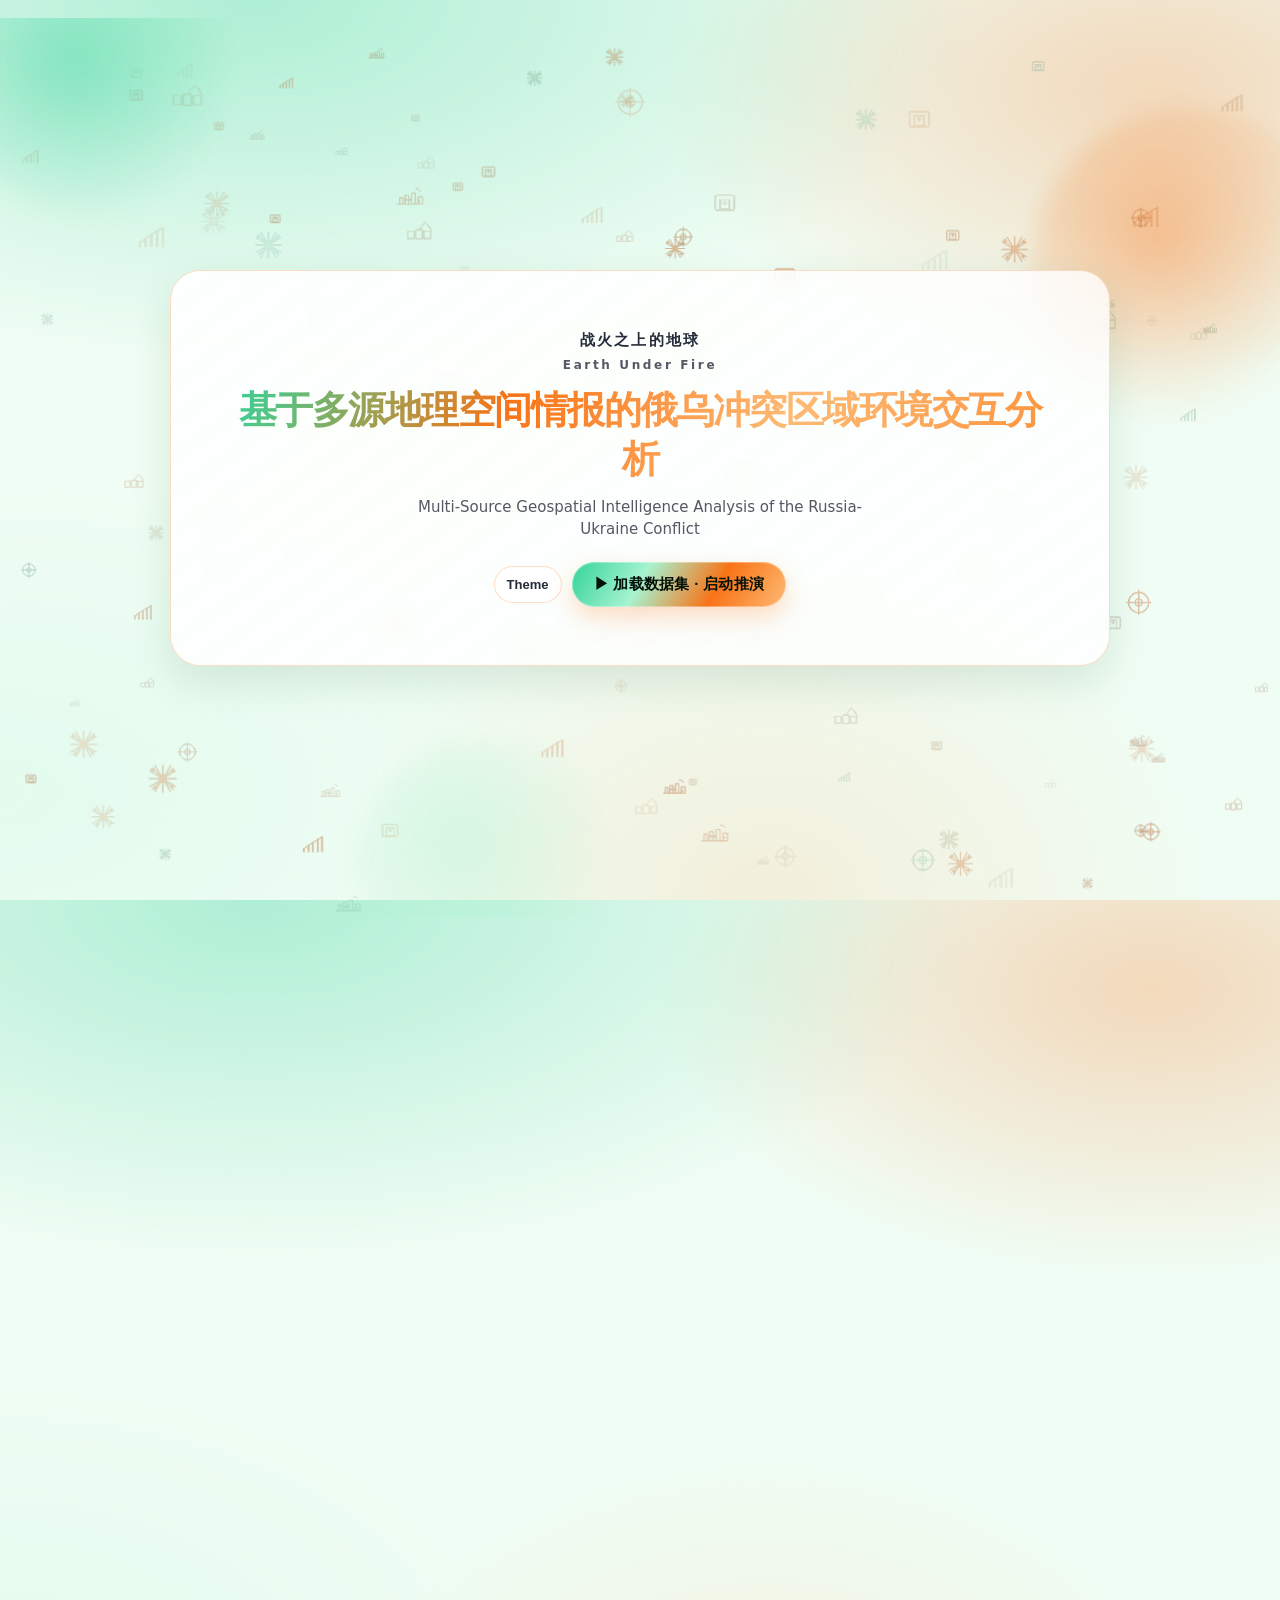
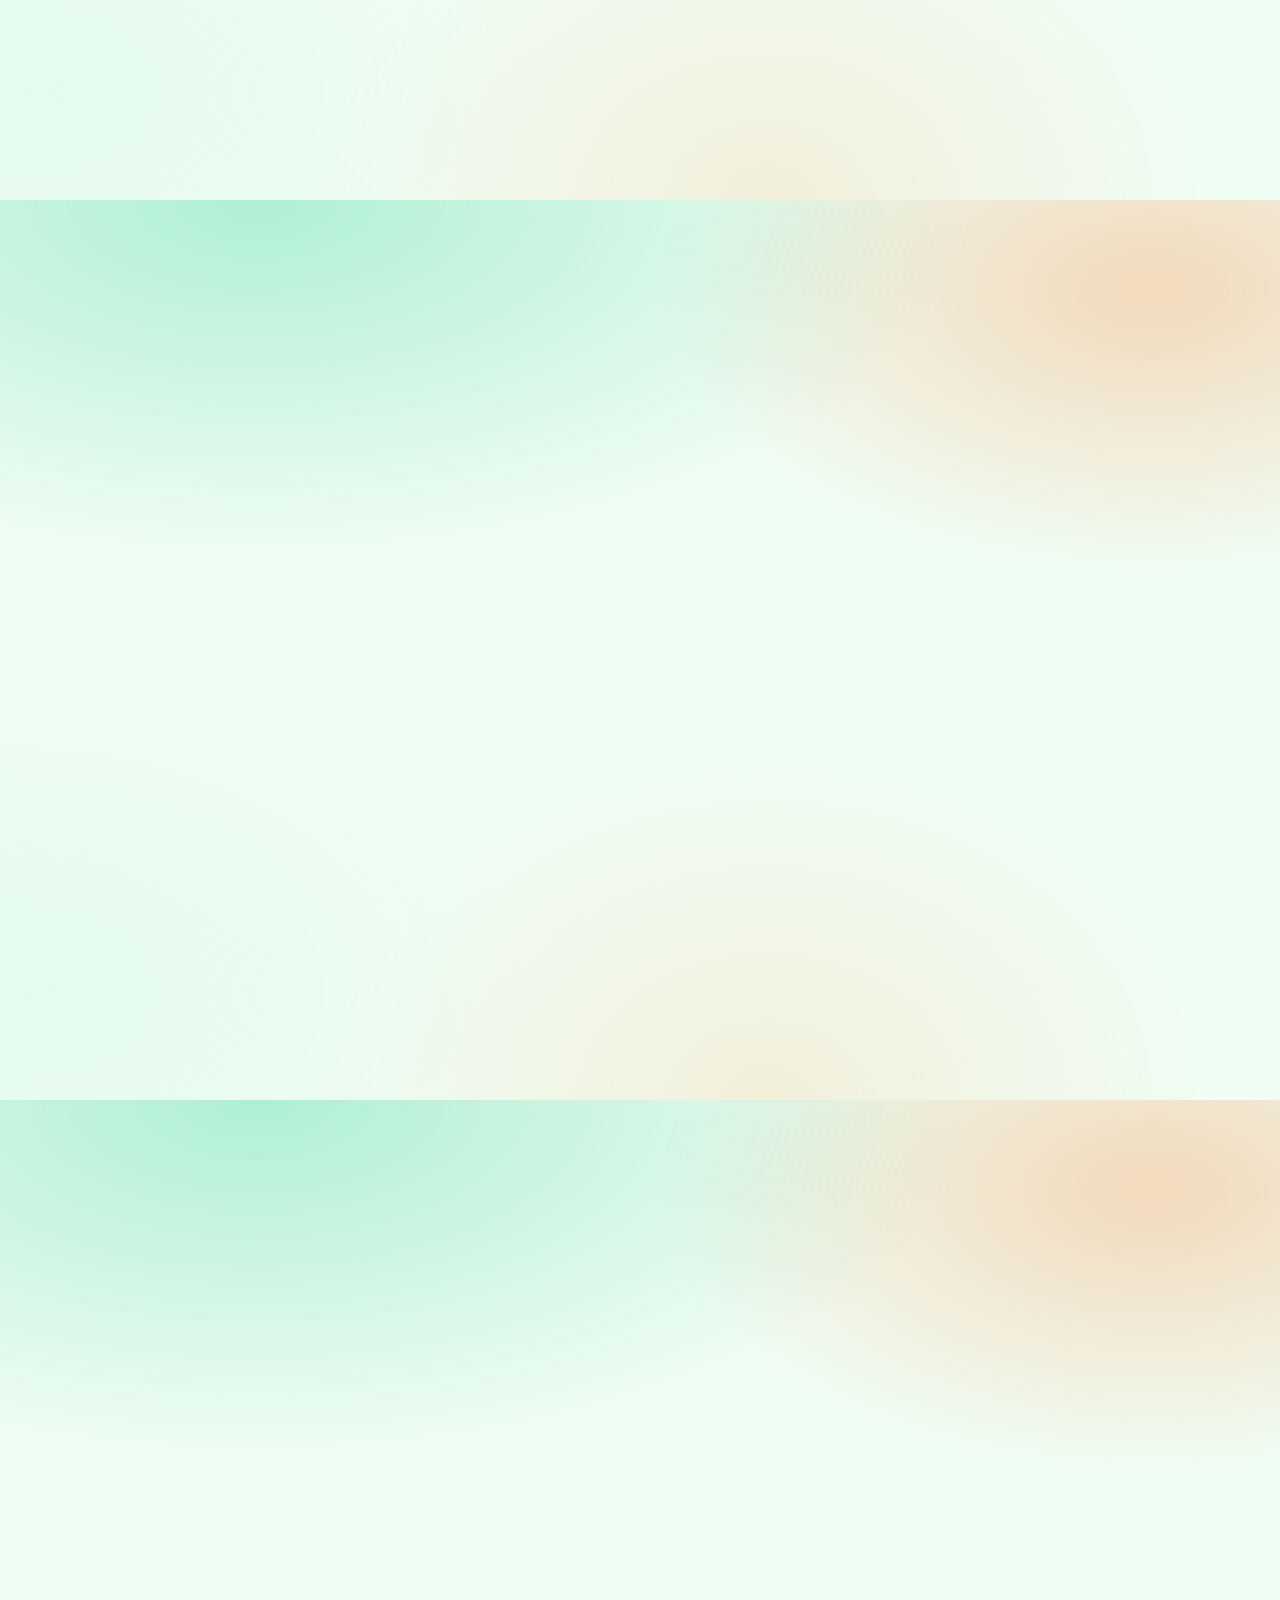
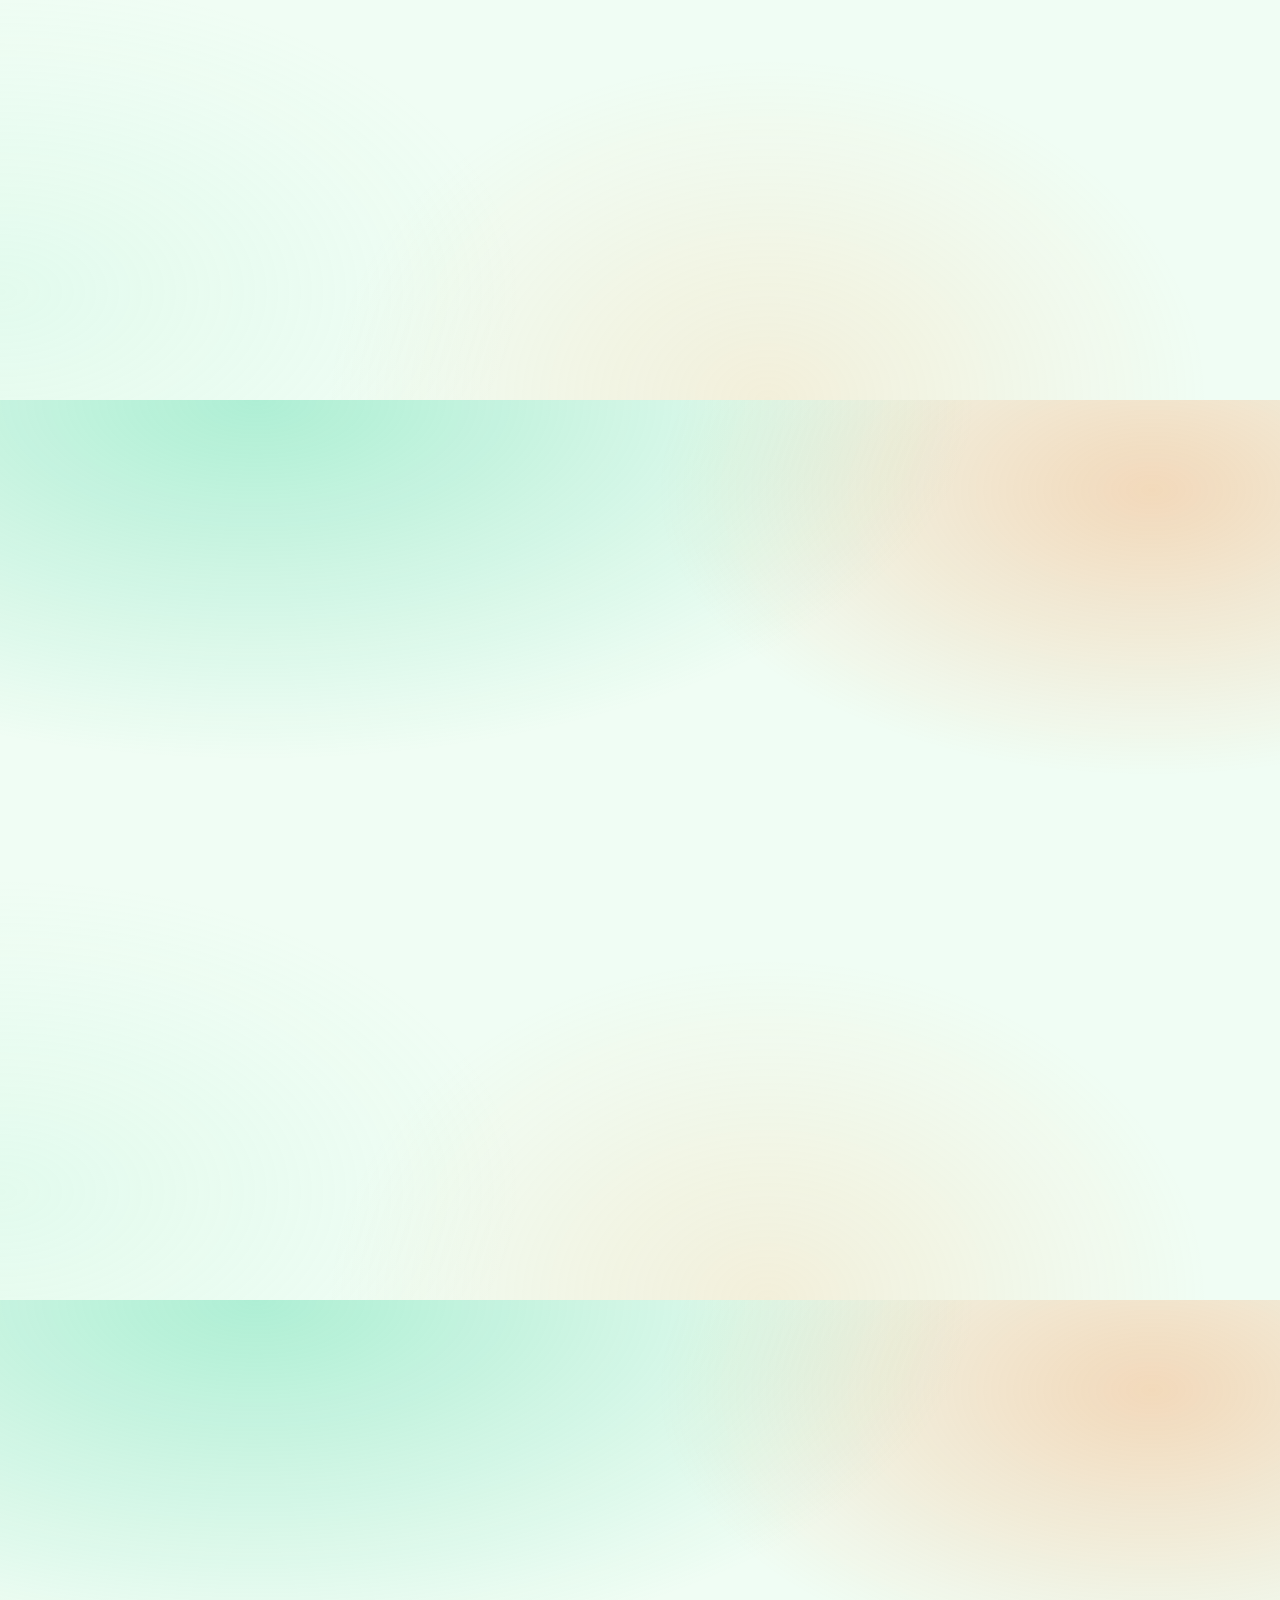
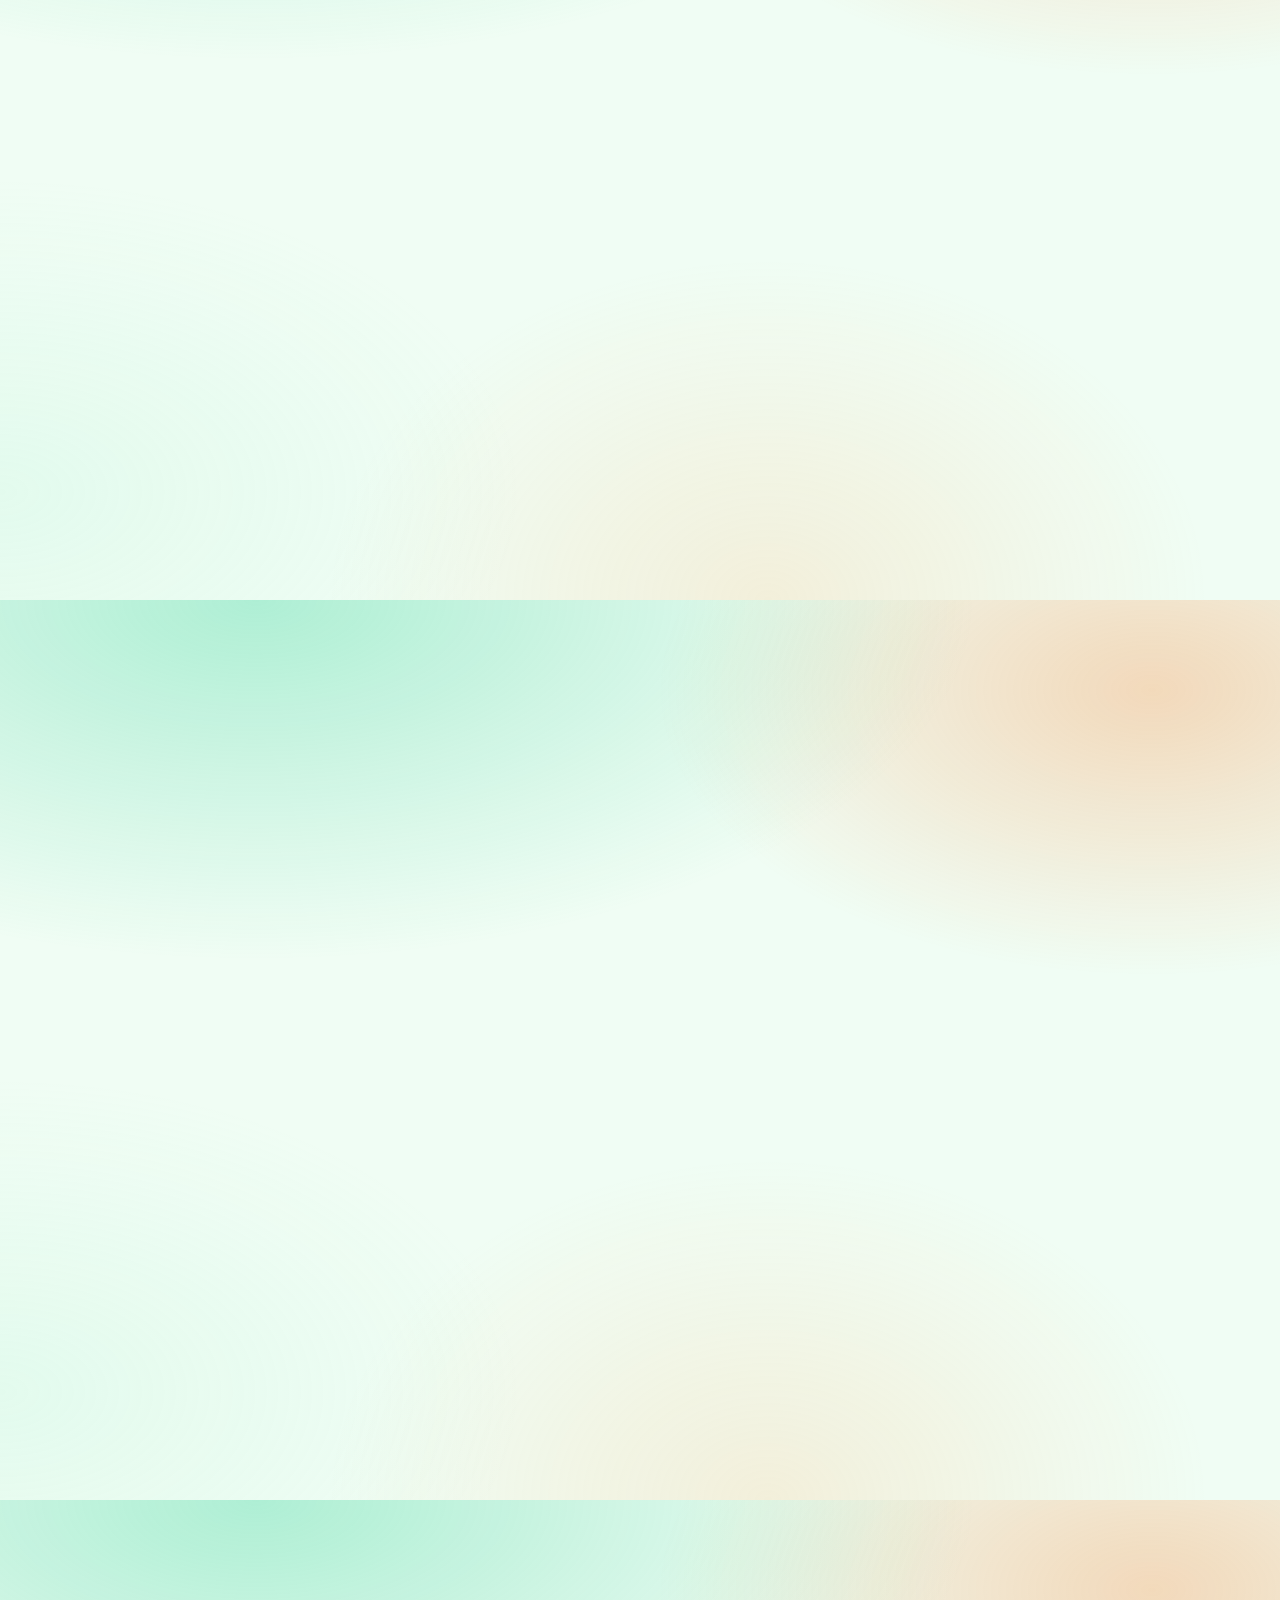
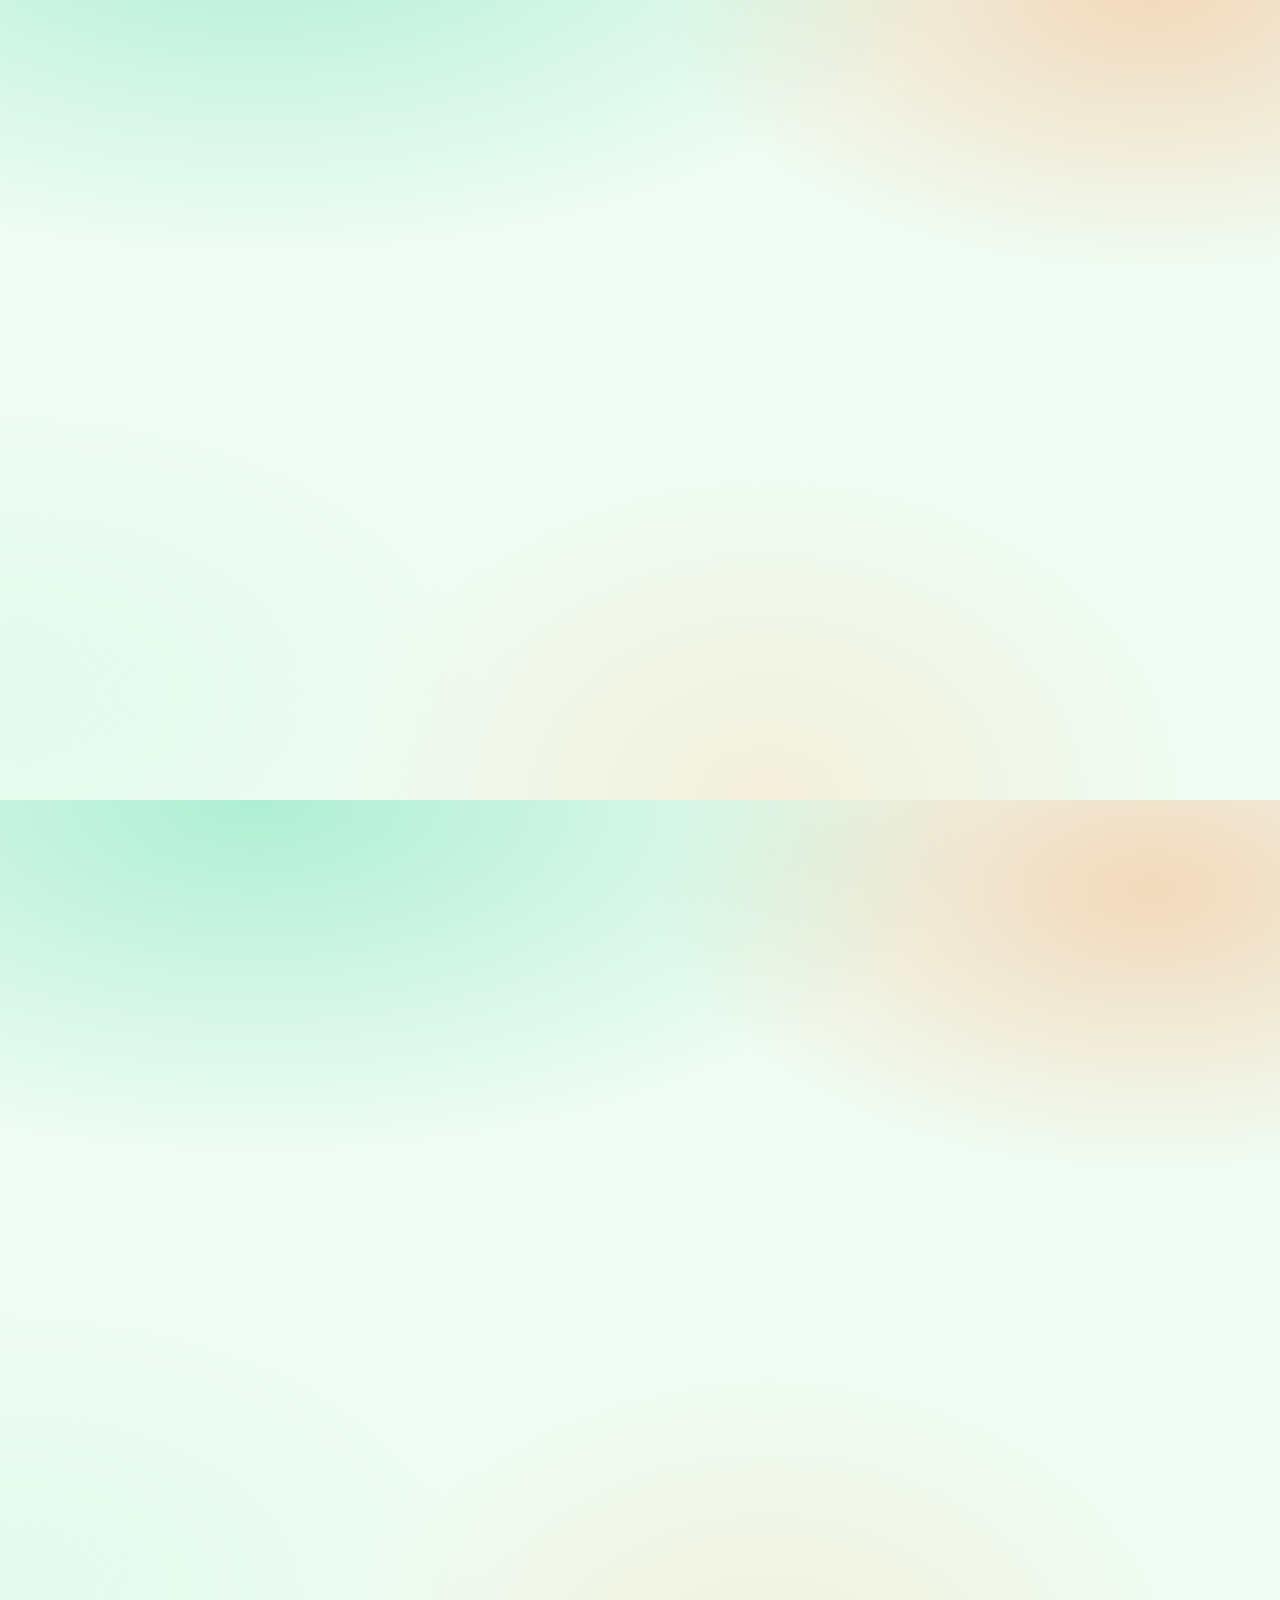
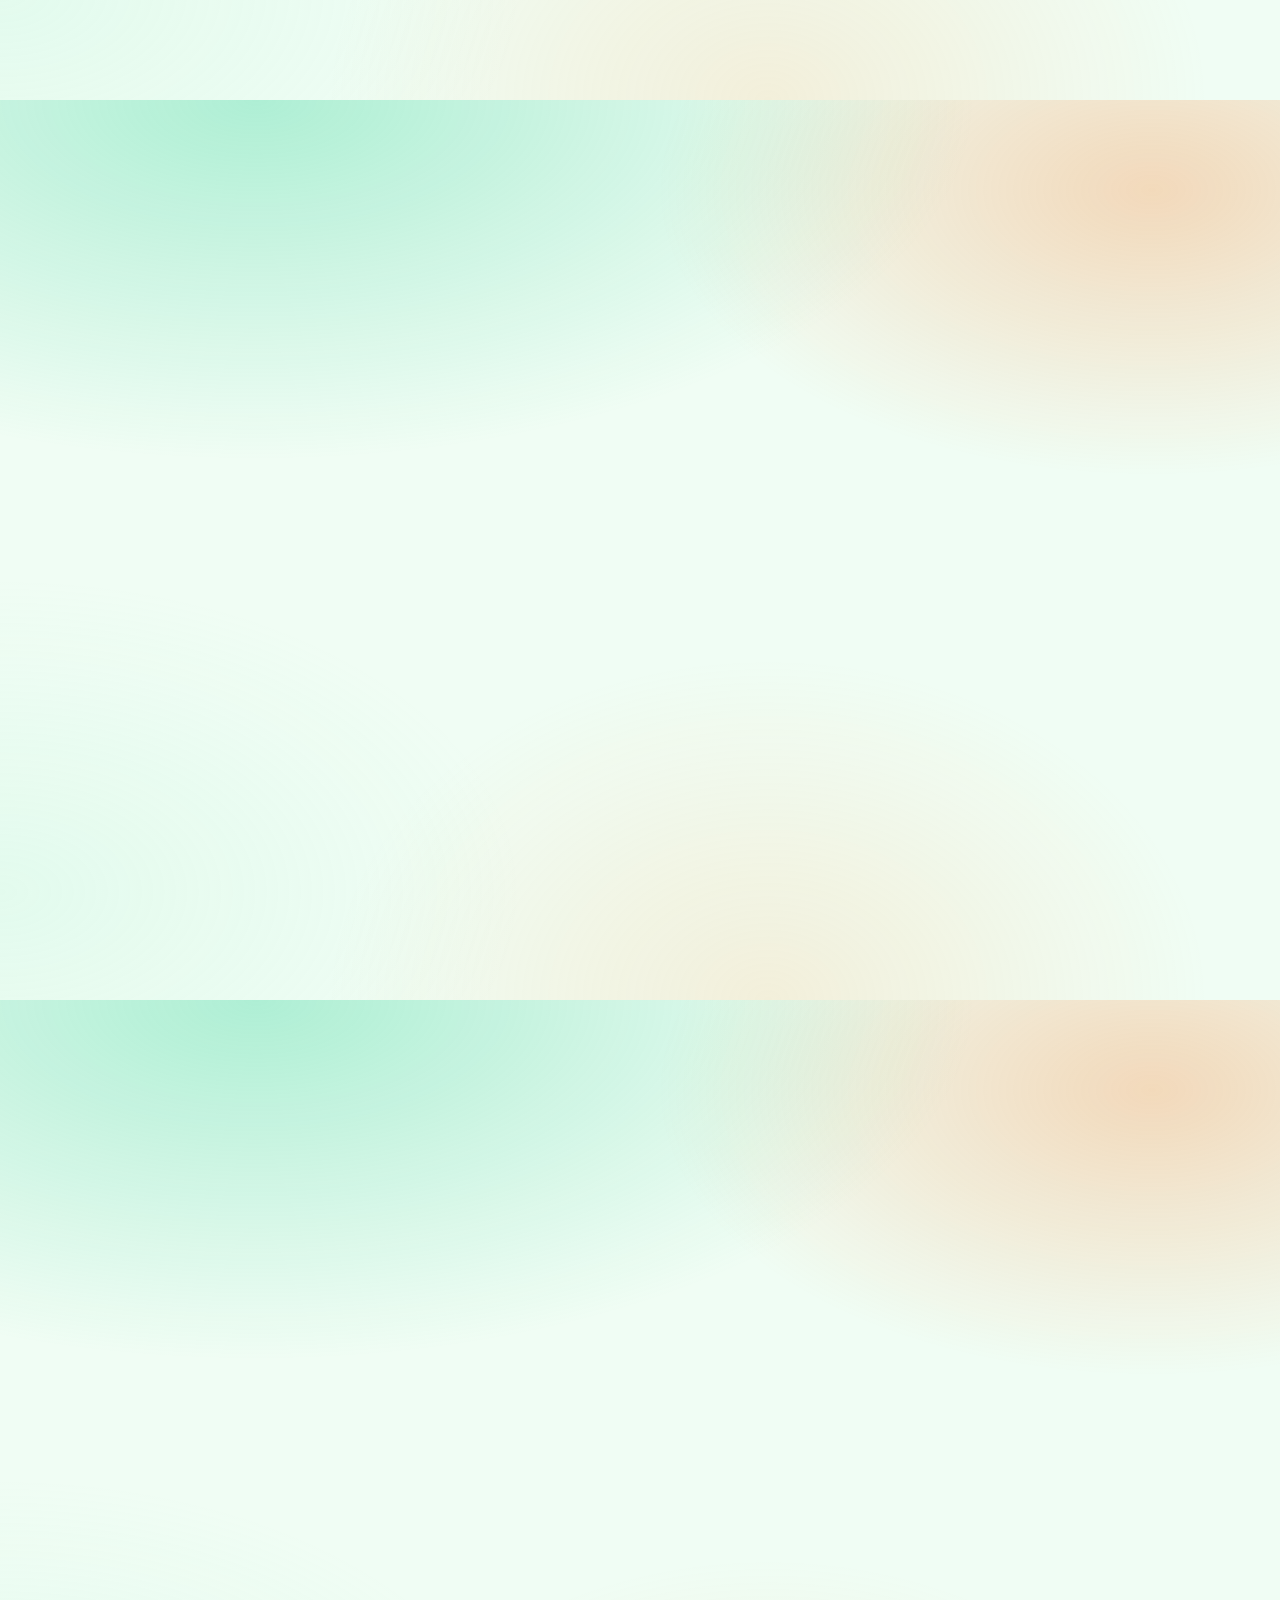
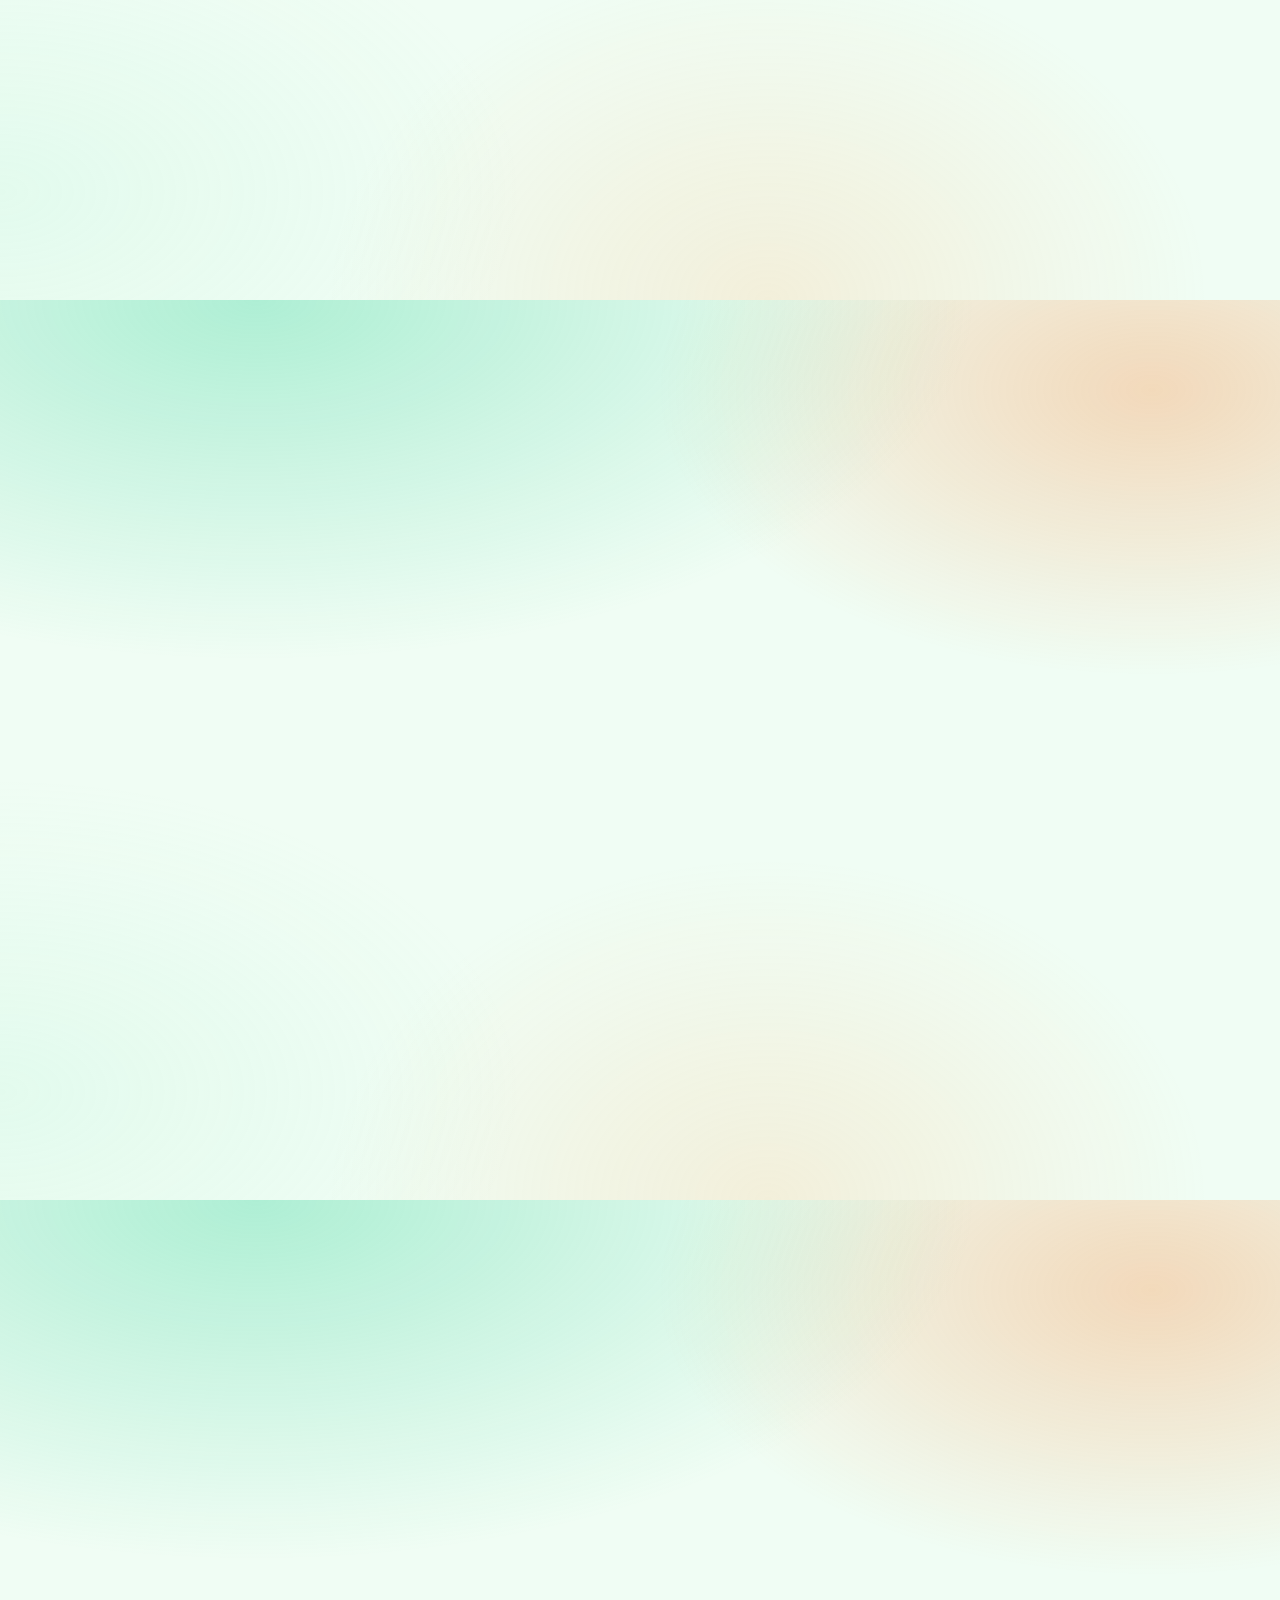
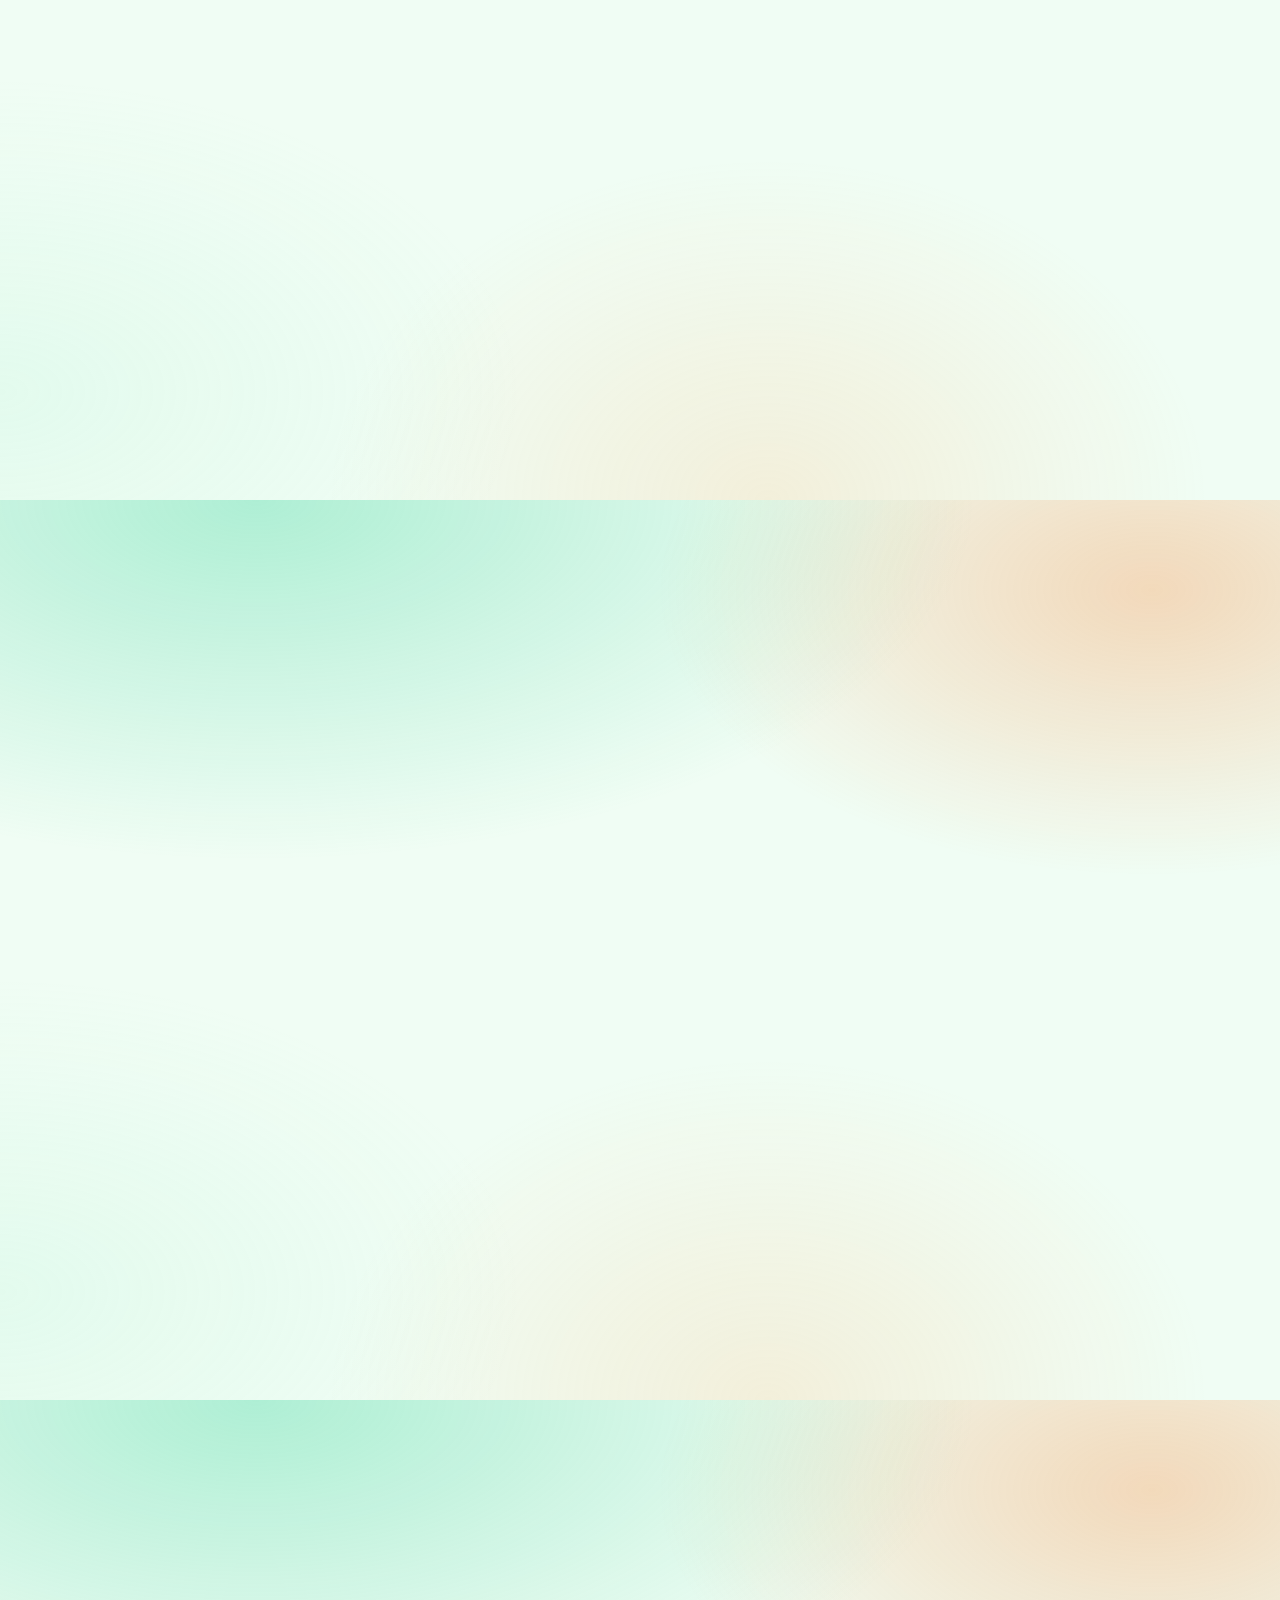
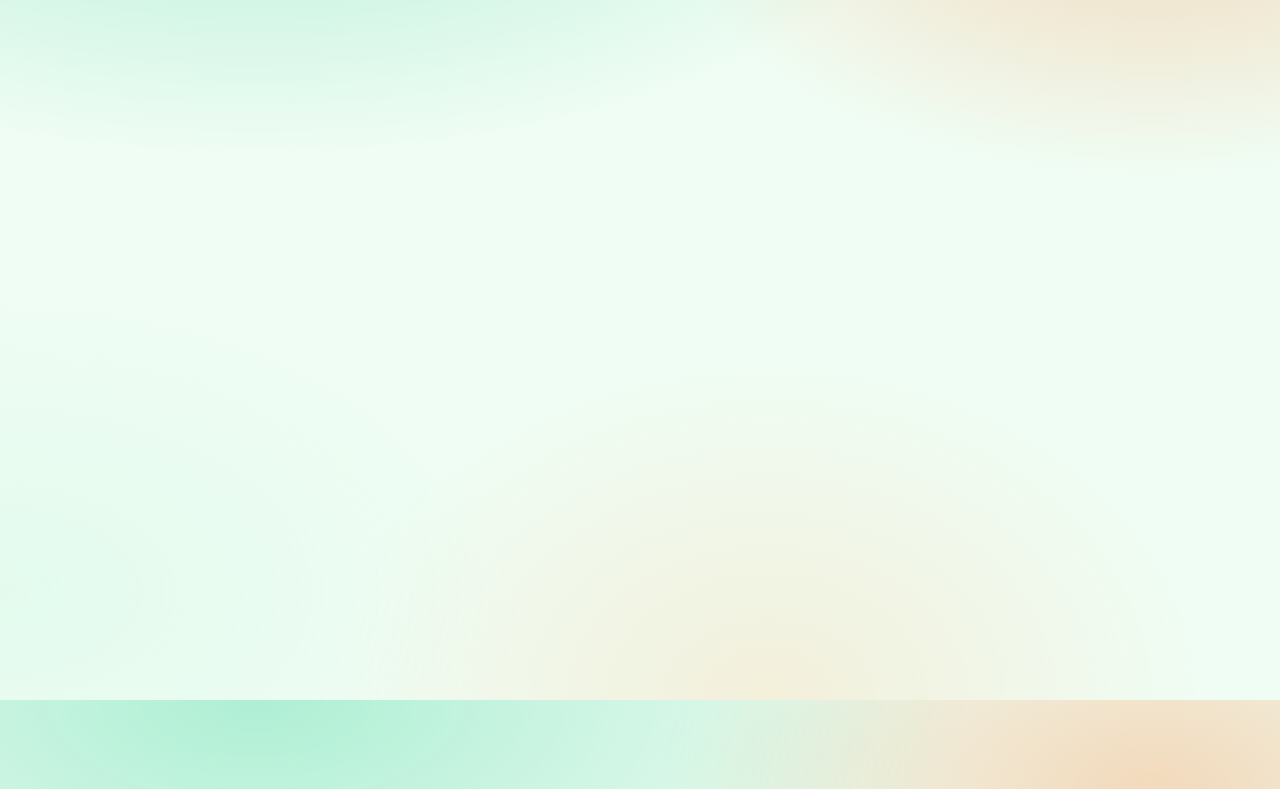
==== index.html @ 481e0e59 "添加完整的网页代码和图片" ====
<!doctype html>
<html lang="en">
  <head>
    <meta charset="utf-8" />
    <meta name="viewport" content="width=device-width, initial-scale=1" />
    <meta name="color-scheme" content="light dark" />
    <title>D-4 · CPT208 Group</title>
    <meta
      name="description"
      content="基于多源地理空间情报的俄乌冲突区域环境交互分析 — 小组展示站点。"
    />

    <link rel="stylesheet" href="./styles.css" />
  </head>

  <body class="is-locked">
    <section class="entry-gate" id="entryGate" aria-label="欢迎页">
      <div class="float-field" id="floatField" aria-hidden="true"></div>
      <div class="orb one" aria-hidden="true"></div>
      <div class="orb two" aria-hidden="true"></div>
      <div class="orb three" aria-hidden="true"></div>
      <div class="ad-cloud-layer" aria-hidden="true">
        <span class="ad-cloud ad-cloud--lg" style="--top: 11%; --dur: 30s; --delay: -5s">夜光遥感下，“消失”的光去了哪里？</span>
        <span class="ad-cloud ad-cloud--sm" style="--top: 19%; --dur: 26s; --delay: -14s">我们记录的不仅是冲突，更是普通人的日常。</span>
        <span class="ad-cloud ad-cloud--lg" style="--top: 27%; --dur: 28s; --delay: -9s">+15°E，这里究竟发生了什么？</span>
        <span class="ad-cloud ad-cloud--sm" style="--top: 35%; --dur: 24s; --delay: -3s">战火掠过，留下一片数据“真空”。</span>
        <span class="ad-cloud ad-cloud--lg" style="--top: 43%; --dur: 32s; --delay: -18s">黑海沿岸，绿色的农田为何急剧“瘦身”？</span>
        <span class="ad-cloud ad-cloud--sm" style="--top: 51%; --dur: 27s; --delay: -11s">除了硝烟，饥荒的阴影也在靠近。</span>
        <span class="ad-cloud ad-cloud--lg" style="--top: 59%; --dur: 25s; --delay: -7s">警告：民用设施损坏率急剧上升。</span>
        <span class="ad-cloud ad-cloud--sm" style="--top: 67%; --dur: 29s; --delay: -16s">探测中：乌克兰的“生态呼吸”还剩多少？</span>
      </div>
      <div class="entry-card">
        <p class="entry-kicker">
          <span class="entry-kicker__zh">战火之上的地球</span>
          <span class="entry-kicker__en">Earth Under Fire</span>
        </p>
        <h1 class="entry-title">基于多源地理空间情报的俄乌冲突区域环境交互分析</h1>
        <p class="entry-desc">
          Multi-Source Geospatial Intelligence Analysis of the Russia-Ukraine Conflict
        </p>
        <div class="entry-actions">
          <button class="btn" id="themeBtnEntry" type="button" aria-label="Toggle theme from welcome">
            Theme
          </button>
          <button class="enter-btn" id="enterBtn" type="button">▶ 加载数据集 · 启动推演</button>
        </div>
      </div>
    </section>

    <div class="site-shell" id="siteShell">
      <a class="skip" href="#content">Skip to content</a>
      <div class="float-field float-field--ambient" id="siteFloatField" aria-hidden="true"></div>

      <header>
      <div class="container">
        <div class="topbar">
          <div class="brand" aria-label="Site identity">
            <img class="logo-mark" src="./images_home/127177.PNG" alt="" aria-hidden="true" />
            <div>
              <h1>Group D-4</h1>
              <p>FavoriteAgent-Pockety</p>
            </div>
          </div>
          <nav class="nav-main" aria-label="Primary">
            <a class="navlink" href="#project-timeline">项目时间线</a>
            <div class="nav-item">
              <a class="navlink" href="#motivation-research" aria-haspopup="true">Motivation &amp; Research</a>
              <ul class="nav-submenu" role="list">
                <li><a href="#motivation-spark">The Spark: Why This Matters?</a></li>
                <li><a href="#motivation-gap">What&apos;s Missing in the Wild?</a></li>
                <li><a href="#motivation-stakeholders">Who Cares &amp; Who Feels</a></li>
                <li><a href="#personas">User personas</a></li>
              </ul>
            </div>
            <div class="nav-item">
              <a class="navlink" href="#user-requirements" aria-haspopup="true">User Requirements</a>
              <ul class="nav-submenu" role="list">
                <li><a href="#user-journey">A Day in Their Shoes</a></li>
                <li><a href="#user-requirements-features">From &apos;I Wish&apos; to &apos;It Must&apos;</a></li>
                <li><a href="#user-evidence">Proof We Listened</a></li>
              </ul>
            </div>
            <div class="nav-item">
              <a class="navlink" href="#ideation-alternatives" aria-haspopup="true">Ideation &amp; Alternatives</a>
              <ul class="nav-submenu" role="list">
                <li><a href="#ideation-wild-beginnings">The Wild Beginnings</a></li>
                <li><a href="#ideation-options">From Option A to Option B: The Shift We Made</a></li>
                <li><a href="#ideation-low-fi">First Tangible Shape</a></li>
              </ul>
            </div>
            <div class="nav-item">
              <a class="navlink" href="#technical-implementation" aria-haspopup="true">Technical Implementation</a>
              <ul class="nav-submenu" role="list">
                <li><a href="#technical-architecture">How the Machine Thinks</a></li>
                <li><a href="#technical-prototype">From Sketch to Clickable Reality</a></li>
                <li><a href="#technical-contributions">Who Built Which Gear</a></li>
              </ul>
            </div>
            <div class="nav-item">
              <a class="navlink" href="#evaluation-reflection" aria-haspopup="true">Evaluation &amp; Reflection</a>
              <ul class="nav-submenu" role="list">
                <li><a href="#evaluation-usability">Real People, Real Clicks, Real Truth</a></li>
                <li><a href="#evaluation-iteration">Break It, Fix It, Level Up</a></li>
                <li><a href="#evaluation-reflection-final">If We Knew Then What We Know Now</a></li>
              </ul>
            </div>
            <div class="nav-actions">
              <button class="btn" id="backToWelcomeBtn" type="button" aria-label="Back to welcome page">
                Back
              </button>
              <button class="btn" id="themeBtn" type="button" aria-label="Toggle theme">
                <svg viewBox="0 0 24 24" fill="none" aria-hidden="true">
                  <path
                    d="M12 18a6 6 0 1 0 0-12 6 6 0 0 0 0 12Z"
                    stroke="currentColor"
                    stroke-width="2"
                  />
                  <path
                    d="M12 2v2M12 20v2M4 12H2M22 12h-2M5 5l1.5 1.5M17.5 17.5 19 19M19 5l-1.5 1.5M6.5 17.5 5 19"
                    stroke="currentColor"
                    stroke-width="2"
                    stroke-linecap="round"
                  />
                </svg>
                Theme
              </button>
            </div>
          </nav>
        </div>
      </div>
      </header>

      <main id="content">
        <div class="container">
          <section id="extended-ua-map" class="home-module ua-map-ext" aria-labelledby="extended-ua-map-heading">
            <div class="section-head">
              <h3 id="extended-ua-map-heading">俄乌冲突</h3>
              <p>中央主图与四角专题配图（可在 HTML 中替换图片地址）</p>
            </div>
            <article class="panel ua-map-panel">
              <div class="panel-inner ua-map-panel-inner">
                <div class="ua-map-diagram">
                  <figure class="ua-slot ua-slot--tl">
                    <a
                      class="ua-slot__frame ua-slot__link"
                      href="#ua-detail-spatiotemporal"
                      aria-label="跳转：冲突事件时空分布与强度"
                    >
                      <img
                        class="ua-slot__img"
                        src="./photo/hsy1.png"
                        alt=""
                        width="360"
                        height="220"
                        loading="lazy"
                        decoding="async"
                      />
                    </a>
                    <figcaption class="ua-slot__cap">冲突事件 · 点击查看详情</figcaption>
                  </figure>
                  <figure class="ua-slot ua-slot--tr">
                    <a
                      class="ua-slot__frame ua-slot__link"
                      href="#ua-detail-agriculture"
                      aria-label="跳转：冲突对农业生产结构的影响"
                    >
                      <img
                        class="ua-slot__img"
                        src="./photo/wpg1.png"
                        alt=""
                        width="360"
                        height="220"
                        loading="lazy"
                        decoding="async"
                      />
                    </a>
                    <figcaption class="ua-slot__cap">农业生产结构 · 点击查看详情</figcaption>
                  </figure>
                  <figure class="ua-slot ua-slot--bl">
                    <a
                      class="ua-slot__frame ua-slot__link"
                      href="#ua-detail-poi-density"
                      aria-label="跳转：POI核密度分析"
                    >
                      <img
                        class="ua-slot__img"
                        src="./photo/lyt1.png"
                        alt=""
                        width="360"
                        height="220"
                        loading="lazy"
                        decoding="async"
                      />
                    </a>
                    <figcaption class="ua-slot__cap">POI核密度 · 点击查看详情</figcaption>
                  </figure>
                  <figure class="ua-slot ua-slot--br">
                    <a
                      class="ua-slot__frame ua-slot__link"
                      href="#ua-detail-nightlight"
                      aria-label="跳转：夜光遥感时空演变与空间聚集特征"
                    >
                      <img
                        class="ua-slot__img"
                        src="./photo/wyl1.jpg"
                        alt=""
                        width="360"
                        height="220"
                        loading="lazy"
                        decoding="async"
                      />
                    </a>
                    <figcaption class="ua-slot__cap">夜光遥感 · 点击查看详情</figcaption>
                  </figure>
                  <div class="ua-map-center">
                    <img
                      class="ua-map-center__img"
                      src="./photo/main.png"
                      alt="俄乌冲突主题视觉：乌克兰版图轮廓内的对决意象"
                      width="640"
                      height="640"
                      loading="lazy"
                      decoding="async"
                    />
                  </div>
                </div>
                <p class="value ua-map-note">
                  说明：中央为主题主视觉图；四角配图可点击，将跳转至页面底部对应专题占位区。
                </p>
              </div>
            </article>
          </section>

          <section id="product-intro" aria-label="Pockety product introduction">
            <div class="section-head">
              <h3>What is Pockety Favorite Agent?</h3>
              <p>A playful AI system for cross-platform favorites digestion</p>
            </div>
            <article class="panel">
              <div class="panel-inner">
                <p class="value">
                  Tired of endlessly saving tutorials, articles, and videos across Bilibili, RedNote, Douyin, and
                  CSDN, only to never revisit your ever-growing collection?
                </p>
                <p class="value">
                  Pockety is an AI-powered favorites management system built to cure modern
                  <strong>Collection Digestion Disorder</strong>. It automatically syncs and categorizes cross-platform
                  saved content, generates personalized weekly knowledge digests and audio summaries, builds an
                  interactive visualized knowledge graph from scattered favorites, and lets users chat and ask
                  questions directly over their own saved library with advanced RAG-powered AI.
                </p>
                <p class="value">
                  Designed with a human-centric and playful experience, Pockety transforms idle "save and forget"
                  clutter into an organized, actively growing personal knowledge base, making learning effortless and
                  efficient.
                </p>
              </div>
            </article>
          </section>

          <section id="members" aria-label="Team members">
            <div class="section-head">
              <h3 id="three-playful-requirements-heading">Three Playful Requirements</h3>
            </div>
            <div
              class="pockety-feature-cards"
              role="region"
              aria-labelledby="three-playful-requirements-heading"
            >
              <article class="pockety-feature-card">
                <h4 class="pockety-feature-card__title">
                  <span class="pockety-feature-card__icon" aria-hidden="true">🧠</span>
                  AI Agent Q&amp;A
                </h4>
                <p class="pockety-feature-card__body">
                  Not just search — it's a little knowledge buddy. It answers your saved content in a playful,
                  conversational tone. Turning "dig through my favorites" into "just ask."
                </p>
                <blockquote class="pockety-feature-card__quote">
                  <p>
                    <em>"What did that Bilibili tutorial say again?" — Just ask Pockety.</em>
                  </p>
                </blockquote>
              </article>
              <article class="pockety-feature-card">
                <h4 class="pockety-feature-card__title">
                  <span class="pockety-feature-card__icon" aria-hidden="true">🏷️</span>
                  AI-Powered Smart Categorization
                </h4>
                <p class="pockety-feature-card__body">
                  No more messy collections. The system automatically tags your links, notes, and videos, then presents
                  them in a cute floating-card interface. Organizing becomes surprisingly enjoyable.
                </p>
                <blockquote class="pockety-feature-card__quote">
                  <p><em>From "save and forget" to "feels good to look at."</em></p>
                </blockquote>
              </article>
              <article class="pockety-feature-card">
                <h4 class="pockety-feature-card__title">
                  <span class="pockety-feature-card__icon" aria-hidden="true">📊</span>
                  Playful Weekly Report
                </h4>
                <p class="pockety-feature-card__body">
                  See what you saved, what you missed — visualized in soft cloud-shaped charts. It turns boring stats into
                  a lighthearted weekly ritual.
                </p>
                <blockquote class="pockety-feature-card__quote">
                  <p>
                    <em>Not to stress you out. Just a gentle reminder: "Your saved world just grew a little bigger."</em>
                  </p>
                </blockquote>
              </article>
            </div>

            <div class="members-grid" role="list">
              <article class="member-card member-pink" role="listitem">
                <div class="member-card-inner">
                  <div class="member-face member-face-front">
                    <div class="id-strip">ID card</div>
                    <div class="member-avatar" aria-hidden="true">
                      <img src="./images_home/jingxuan-weng.png" alt="" loading="lazy" decoding="async" />
                    </div>
                    <p class="name">Jingxuan Weng</p>
                    <p class="meta">2364452</p>
                    <p class="desc"><strong>Slogan:</strong> 孤的胜你们已经见过了，孤的败</p>
                    <p class="flip-hint">Flip to see more</p>
                  </div>
                  <div class="member-face member-face-back">
                    <div class="id-strip">ID card</div>
                    <p class="desc"><strong>Intro:</strong> UI Designer / Front-end Developer</p>
                    <p class="desc">
                      <strong>Responsibility:</strong> Designed the project UI in Figma, assisted in poster creation, and developed the Process
                      Portfolio website on GitHub.
                    </p>
                  </div>
                </div>
              </article>

              <article class="member-card member-blue" role="listitem">
                <div class="member-card-inner">
                  <div class="member-face member-face-front">
                    <div class="id-strip">ID card</div>
                    <div class="member-avatar" aria-hidden="true">
                      <img src="./images_home/haotian-ma.png" alt="" loading="lazy" decoding="async" />
                    </div>
                    <p class="name">Haotian Ma</p>
                    <p class="meta">2361009</p>
                    <p class="desc"><strong>Slogan:</strong> 每一位成功人士的背后都有一条脊椎</p>
                    <p class="flip-hint">Flip to see more</p>
                  </div>
                  <div class="member-face member-face-back">
                    <div class="id-strip">ID card</div>
                    <p class="desc"><strong>Intro:</strong> Back-end Developer</p>
                    <p class="desc">
                      <strong>Responsibility:</strong> Implemented back-end code, fine-tuned, handled front-end and back-end integration, adapted
                      LLM to fit the project theme, assisted in poster creation, and conducted preliminary research on relevant products and
                      technologies.
                    </p>
                  </div>
                </div>
              </article>

              <article class="member-card member-yellow" role="listitem">
                <div class="member-card-inner">
                  <div class="member-face member-face-front">
                    <div class="id-strip">ID card</div>
                    <div class="member-avatar" aria-hidden="true">
                      <img src="./images_home/zeyu-yin.png" alt="" loading="lazy" decoding="async" />
                    </div>
                    <p class="name">Zeyu Yin</p>
                    <p class="meta">2360955</p>
                    <p class="desc"><strong>Slogan:</strong>有时候没有slogan也是一种slogan</p>
                    <p class="flip-hint">Flip to see more</p>
                  </div>
                  <div class="member-face member-face-back">
                    <div class="id-strip">ID card</div>
                    <p class="desc"><strong>Intro:</strong> UI Designer / Portfolio Editor</p>
                    <p class="desc">
                      <strong>Responsibility:</strong> Designed the project UI in Figma, wrote and integrated the
                      content of the Process Portfolio, assisted in poster creation, and participated in project testing.
                    </p>
                  </div>
                </div>
              </article>

              <article class="member-card member-green" role="listitem">
                <div class="member-card-inner">
                  <div class="member-face member-face-front">
                    <div class="id-strip">ID card</div>
                    <div class="member-avatar" aria-hidden="true">
                      <img src="./images_home/hongming-guo.png" alt="" loading="lazy" decoding="async" />
                    </div>
                    <p class="name">Hongming Guo</p>
                    <p class="meta">2362959</p>
                    <p class="desc"><strong>Slogan:</strong>Doctor...Docter...</p>
                    <p class="flip-hint">Flip to see more</p>
                  </div>
                  <div class="member-face member-face-back">
                    <div class="id-strip">ID card</div>
                    <p class="desc"><strong>Intro:</strong> Team Leader</p>
                    <p class="desc">
                      <strong>Responsibility:</strong> Coordinated project progress, conducted user research, completed poster design & production & video demo, led project testing, optimized frontend codeand, took charge of poster design and production.
                    </p>
                  </div>
                </div>
              </article>
            </div>
          </section>

          <section id="project-timeline" class="home-module" aria-labelledby="project-timeline-heading">
            <div class="section-head">
              <h3 id="project-timeline-heading">项目时间线</h3>
              <p>按周次划分的关键节点与任务</p>
            </div>

            <div class="process-timeline" role="region" aria-label="项目时间线（按周次）">
              <div class="process-timeline__stage">
                <svg
                  class="process-timeline__svg"
                  viewBox="-80 -195 1160 580"
                  preserveAspectRatio="none"
                  focusable="false"
                  role="group"
                  aria-label="项目时间线曲线与周次节点"
                >
                  <defs>
                    <linearGradient id="processTimelineStroke" x1="0" y1="0" x2="1" y2="0" gradientUnits="objectBoundingBox">
                      <stop offset="0%" stop-color="#34d399" />
                      <stop offset="45%" stop-color="#6366f1" />
                      <stop offset="100%" stop-color="#f97316" />
                    </linearGradient>
                    <marker
                      id="processTimelineArrowEnd"
                      viewBox="0 0 10 10"
                      refX="9"
                      refY="5"
                      markerWidth="7"
                      markerHeight="7"
                      orient="auto"
                      markerUnits="strokeWidth"
                    >
                      <path class="process-timeline__svg-arrowhead" d="M 0 0 L 10 5 L 0 10 Z" />
                    </marker>
                  </defs>
                  
                  <path
                    class="process-timeline__curve-bg"
                    fill="none"
                    stroke="url(#processTimelineStroke)"
                    stroke-width="12"
                    stroke-linecap="round"
                    stroke-linejoin="round"
                    opacity="0.12"
                    d="M 40.00,58.40 L 54.60,53.46 L 69.21,50.63 L 83.81,50.08 L 98.41,51.83 L 113.02,55.79 L 127.62,61.75 L 142.22,69.40 L 156.83,78.33 L 171.43,88.09 L 186.03,98.16 L 200.63,108.01 L 215.24,117.13 L 229.84,125.04 L 244.44,131.31 L 259.05,135.64 L 273.65,137.78 L 288.25,137.63 L 302.86,135.19 L 317.46,130.60 L 332.06,124.09 L 346.67,116.00 L 361.27,106.76 L 375.87,96.85 L 390.48,86.79 L 405.08,77.11 L 419.68,68.32 L 434.29,60.86 L 448.89,55.15 L 463.49,51.47 L 478.10,50.02 L 492.70,50.87 L 507.30,53.98 L 521.90,59.19 L 536.51,66.22 L 551.11,74.71 L 565.71,84.21 L 580.32,94.22 L 594.92,104.22 L 609.52,113.68 L 624.13,122.11 L 638.73,129.07 L 653.33,134.20 L 667.94,137.21 L 682.54,137.96 L 697.14,136.41 L 711.75,132.64 L 726.35,126.84 L 740.95,119.33 L 755.56,110.48 L 770.16,100.77 L 784.76,90.71 L 799.37,80.82 L 813.97,71.62 L 828.57,63.59 L 843.17,57.16 L 857.78,52.65 L 872.38,50.31 L 886.98,50.26 L 901.59,52.51 L 916.19,56.92 L 930.79,63.28 L 945.40,71.24 L 960.00,80.40"
                  />
                  <path
                    class="process-timeline__curve"
                    fill="none"
                    stroke="url(#processTimelineStroke)"
                    stroke-width="3.25"
                    stroke-linecap="round"
                    stroke-linejoin="round"
                    d="M 40.00,58.40 L 54.60,53.46 L 69.21,50.63 L 83.81,50.08 L 98.41,51.83 L 113.02,55.79 L 127.62,61.75 L 142.22,69.40 L 156.83,78.33 L 171.43,88.09 L 186.03,98.16 L 200.63,108.01 L 215.24,117.13 L 229.84,125.04 L 244.44,131.31 L 259.05,135.64 L 273.65,137.78 L 288.25,137.63 L 302.86,135.19 L 317.46,130.60 L 332.06,124.09 L 346.67,116.00 L 361.27,106.76 L 375.87,96.85 L 390.48,86.79 L 405.08,77.11 L 419.68,68.32 L 434.29,60.86 L 448.89,55.15 L 463.49,51.47 L 478.10,50.02 L 492.70,50.87 L 507.30,53.98 L 521.90,59.19 L 536.51,66.22 L 551.11,74.71 L 565.71,84.21 L 580.32,94.22 L 594.92,104.22 L 609.52,113.68 L 624.13,122.11 L 638.73,129.07 L 653.33,134.20 L 667.94,137.21 L 682.54,137.96 L 697.14,136.41 L 711.75,132.64 L 726.35,126.84 L 740.95,119.33 L 755.56,110.48 L 770.16,100.77 L 784.76,90.71 L 799.37,80.82 L 813.97,71.62 L 828.57,63.59 L 843.17,57.16 L 857.78,52.65 L 872.38,50.31 L 886.98,50.26 L 901.59,52.51 L 916.19,56.92 L 930.79,63.28 L 945.40,71.24 L 960.00,80.40"
                  />
                  <g class="process-timeline__callouts">
                    <g class="process-timeline__note-cluster">
                      <rect class="process-timeline__svg-note" x="-72" y="198" width="228" height="132" rx="10" ry="10" />
                      <foreignObject x="-72" y="198" width="228" height="132">
                        <div xmlns="http://www.w3.org/1999/xhtml" class="process-timeline__note-html">
                          <p><strong>第1周：选题确定与任务分工</strong></p>
                          <ul>
                            <li>确定最终分析主题与范围</li>
                            <li>
                              明确四项分析任务：夜光遥感分析、POI核密度分析、冲突对农业生产的影响、<strong>冲突事件时空分布与强度</strong>
                            </li>
                            <li>完成团队分工（每项分析指定小组成员，并明确协作机制）</li>
                          </ul>
                        </div>
                      </foreignObject>
                    </g>
                    <line
                      class="process-timeline__svg-arrow"
                      x1="40"
                      y1="65.4"
                      x2="40"
                      y2="198"
                      marker-end="url(#processTimelineArrowEnd)"
                    />
                    <g class="process-timeline__note-cluster">
                      <rect class="process-timeline__svg-note" x="159.65" y="-165" width="228" height="155" rx="10" ry="10" />
                      <foreignObject x="159.65" y="-165" width="228" height="155">
                        <div xmlns="http://www.w3.org/1999/xhtml" class="process-timeline__note-html">
                          <p><strong>第2–3周：数据收集准备</strong></p>
                          <ul>
                            <li>
                              收集并整理初步资料：
                              <ul>
                                <li>夜光遥感数据源（VIIRS）</li>
                                <li>POI数据（OpenStreetMap）</li>
                                <li>农业生产数据（Earthdata、ESA WorldCover、OSM道路/建筑物）</li>
                                <li><strong>冲突事件数据（ACLED，HDX）</strong></li>
                              </ul>
                            </li>
                          </ul>
                        </div>
                      </foreignObject>
                    </g>
                    <line
                      class="process-timeline__svg-arrow"
                      x1="273.65"
                      y1="130.78"
                      x2="273.65"
                      y2="-10"
                      marker-end="url(#processTimelineArrowEnd)"
                    />
                    <g class="process-timeline__note-cluster">
                      <rect class="process-timeline__svg-note" x="364.1" y="198" width="228" height="168" rx="10" ry="10" />
                      <foreignObject x="364.1" y="198" width="228" height="168">
                        <div xmlns="http://www.w3.org/1999/xhtml" class="process-timeline__note-html">
                          <p><strong>第4–6周：数据下载与预处理</strong></p>
                          <ul>
                            <li>完成所有数据下载</li>
                            <li>
                              完成各项数据的初步预处理
                              <ul>
                                <li>夜光遥感：裁切、背景噪声去除</li>
                                <li>POI：提取医院POI、坐标清洗、空间匹配</li>
                                <li>农业生产数据：计算NDVI、物候曲线匹配、六边形聚合</li>
                                <li><strong>冲突事件：数据清洗、州名统一、按州/按月份汇总、分时段筛选</strong></li>
                              </ul>
                            </li>
                          </ul>
                        </div>
                      </foreignObject>
                    </g>
                    <line
                      class="process-timeline__svg-arrow"
                      x1="478.1"
                      y1="57.02"
                      x2="478.1"
                      y2="198"
                      marker-end="url(#processTimelineArrowEnd)"
                    />
                    <g class="process-timeline__note-cluster">
                      <rect class="process-timeline__svg-note" x="568.54" y="-188" width="228" height="178" rx="10" ry="10" />
                      <foreignObject x="568.54" y="-188" width="228" height="178">
                        <div xmlns="http://www.w3.org/1999/xhtml" class="process-timeline__note-html">
                          <p><strong>第6–9周：数据可视化与最终图件制作</strong></p>
                          <ul>
                            <li>
                              各分析任务完成关键可视化
                              <ul>
                                <li>夜光亮度变化时序图与空间分布图</li>
                                <li>POI核密度变化对比图（不同时期），创建渔网图</li>
                                <li>土地覆盖图，作物与冲突数据叠加双变量专题图（重点区域）</li>
                                <li>
                                  <strong>冲突事件：时间强度折线图、全时段空间分布图、关键时期对比图（三时相）、Top5高发区表格</strong>
                                </li>
                              </ul>
                            </li>
                            <li>生成最终版高分辨率图表（用于报告与网页）</li>
                            <li>初步整合四类分析结果</li>
                          </ul>
                        </div>
                      </foreignObject>
                    </g>
                    <line
                      class="process-timeline__svg-arrow"
                      x1="682.54"
                      y1="130.96"
                      x2="682.54"
                      y2="-10"
                      marker-end="url(#processTimelineArrowEnd)"
                    />
                    <g class="process-timeline__note-cluster">
                      <rect class="process-timeline__svg-note" x="846" y="198" width="228" height="142" rx="10" ry="10" />
                      <foreignObject x="846" y="198" width="228" height="142">
                        <div xmlns="http://www.w3.org/1999/xhtml" class="process-timeline__note-html">
                          <p><strong>第10–11周：报告撰写与网站搭建</strong></p>
                          <ul>
                            <li>撰写项目报告</li>
                            <li>
                              搭建项目展示网站
                              <ul>
                                <li>设计网页结构（首页、方法、结果、交互图表、报告下载）</li>
                                <li>嵌入最终可视化图表（动态/交互）</li>
                              </ul>
                            </li>
                            <li>小组审阅与修改</li>
                          </ul>
                        </div>
                      </foreignObject>
                    </g>
                    <line
                      class="process-timeline__svg-arrow"
                      x1="960"
                      y1="87.4"
                      x2="960"
                      y2="198"
                      marker-end="url(#processTimelineArrowEnd)"
                    />
                  </g>
                  <g class="process-timeline__markers">
                    <text class="process-timeline__svg-week" x="40" y="42.4">第1周</text>
                    <circle class="process-timeline__svg-dot" cx="40" cy="58.4" r="7" />
                    <text class="process-timeline__svg-week" x="273.65" y="121.78">第2–3周</text>
                    <circle class="process-timeline__svg-dot" cx="273.65" cy="137.78" r="7" />
                    <text class="process-timeline__svg-week" x="478.1" y="34">第4–6周</text>
                    <circle class="process-timeline__svg-dot" cx="478.1" cy="50.02" r="7" />
                    <text class="process-timeline__svg-week" x="682.54" y="121.96">第6–9周</text>
                    <circle class="process-timeline__svg-dot" cx="682.54" cy="137.96" r="7" />
                    <text class="process-timeline__svg-week" x="960" y="64.4">第10–11周</text>
                    <circle class="process-timeline__svg-dot" cx="960" cy="80.4" r="7" />
                  </g>
                </svg>
              </div>
            </div>
          </section>

          <section id="motivation-research" class="home-module" aria-labelledby="motivation-research-heading">
            <div class="section-head">
              <h3 id="motivation-research-heading">Motivation &amp; Research</h3>
              <p>Why the problem matters, where existing work falls short, and who we serve</p>
            </div>
            <article class="panel">
              <div class="panel-inner">
                <p class="value">This section explains why the problem matters, where existing work falls short, and who our key stakeholders are.</p>
              </div>
            </article>

            <div class="section-head">
              <h4 id="motivation-spark">The Spark: Why This Matters?</h4>
              <p>From excessive saving to poor digestion</p>
            </div>
            <article class="panel">
              <div class="panel-inner">
                <p class="value">
                  In the current era of severe information overload, college students extensively consume fragmented content from WeChat, Douyin, RedNote, and Bilibili daily. They frequently save articles, videos, notes and resources to platform favorites with the positive expectation of reviewing, learning and digesting these materials later. Nevertheless, long-term observations and surveys among student groups reveal an extremely common issue: most saved favorite content is never reopened, read or learned. Instead, it gradually accumulates as useless digital garbage, forming a typical Collection-Digestion Disorder.
                </p>
                <p class="value">
                  This gap between active collection and passive abandonment causes serious waste of information resources, weakens learning efficiency, and leads to fragmented, disorganized personal knowledge. Existing tools either focus on simple bookmark storage or lack playful automated digestion mechanisms. Therefore, our team chooses this user-centric intelligent knowledge management track. We aim to develop Pockety (FavoriteAgent) to unify cross-platform favorites, automate content organization, provide playful periodic digests, and build a queryable personal knowledge base, fundamentally solving Collection-Digestion Disorder and turning dormant collections into usable knowledge for college students.
                </p>
              </div>
            </article>

            <div class="section-head">
              <h4 id="motivation-gap">What&apos;s Missing in the Wild?</h4>
              <p>Literature and product benchmark analysis</p>
            </div>

            <article class="panel">
              <div class="panel-inner">
                <h4>1. Research Literature</h4>

                <div class="table-wrap research-lit-table-wrap">
                  <table class="contrib-table research-lit-table">
                    <thead>
                      <tr>
                        <th scope="col">Paper Title</th>
                        <th scope="col">Did Well</th>
                        <th scope="col">Missed</th>
                      </tr>
                    </thead>
                    <tbody>
                      <tr>
                        <td>
                          <strong>1.1 Knowledge Graph Generation and Application for Unstructured Data Using Data Processing Pipeline</strong>
                        </td>
                        <td>
                          Multi-modal entity and relation extraction for text, image, and video.<br />
                          User-interest-aware semantic tagging and deduplication.<br />
                          Cross-source knowledge fusion to reduce redundancy.
                        </td>
                        <td>
                          No audio/podcast generation for commuting scenarios.<br />
                          No spaced-repetition memory-card scheduling.<br />
                          No real-time crawling for major Chinese platforms (Douyin / Xiaohongshu / Bilibili).
                        </td>
                      </tr>
                      <tr>
                        <td>
                          <strong>1.2 Retrieval-augmented generation for educational application: A systematic survey</strong>
                        </td>
                        <td>
                          Context-aware retrieval improves RAG answer accuracy.<br />
                          Dynamic incremental updates for newly saved content.<br />
                          Personalized summarization adjusted to user expertise.
                        </td>
                        <td>
                          No visualized knowledge-graph presentation.<br />
                          No automatic flashcard generation for hard knowledge.<br />
                          No batch processing for daily favorites digest.
                        </td>
                      </tr>
                      <tr>
                        <td>
                          <strong>1.3 Personalized Language Learning Using Spaced Repetition Scheduling</strong>
                        </td>
                        <td>
                          Forgetting-aware tracing combines deep learning and memory modeling.<br />
                          RL-based scheduling optimizes review timing from real feedback.<br />
                          Real-world validation shows measurable gains on language-learning datasets.
                        </td>
                        <td>
                          Narrow scope: mainly for language learning, not general knowledge management.<br />
                          No multi-modal support for audio output or knowledge-graph visualization.<br />
                          No platform integration with Douyin / Xiaohongshu / Bilibili.
                        </td>
                      </tr>
                    </tbody>
                  </table>
                </div>
              </div>
            </article>

            <article class="panel" style="margin-top: 14px">
              <div class="panel-inner">
                <h4>2. Product Benchmark</h4>

                <div class="table-wrap product-benchmark-table-wrap">
                  <table class="contrib-table product-benchmark-table">
                    <thead>
                      <tr>
                        <th scope="col">Product</th>
                        <th scope="col">Did Well</th>
                        <th scope="col">Missed</th>
                      </tr>
                    </thead>
                    <tbody>
                      <tr>
                        <td><strong>2.1 NotebookLM (Google)</strong></td>
                        <td>
                          High-quality AI audio overviews and dialogue-style podcasts.<br />
                          Strong source-grounded RAG with low hallucination risk.<br />
                          Cross-document relation mining.
                        </td>
                        <td>
                          No native support for Douyin / Xiaohongshu / Bilibili.<br />
                          No automatic memory/flashcard generation.<br />
                          No interactive visual knowledge graph.
                        </td>
                      </tr>
                      <tr>
                        <td><strong>2.2 Karakeep</strong></td>
                        <td>
                          Self-hosted privacy and full webpage archiving.<br />
                          AI auto-tagging and full-text search across formats.<br />
                          Video support via yt-dlp for Bilibili-like sources.
                        </td>
                        <td>
                          No built-in TTS podcast generation.<br />
                          No spaced-repetition flashcard system.<br />
                          Weak knowledge graph, mainly tag-based association.
                        </td>
                      </tr>
                      <tr>
                        <td><strong>2.3 Cubox</strong></td>
                        <td>
                          Strong WeChat ecosystem integration.<br />
                          Mature RAG full-library natural language QA.<br />
                          Link snapshot and permanent content preservation.
                        </td>
                        <td>
                          No one-click daily digest audio output.<br />
                          No automatic hard-knowledge flashcard push.<br />
                          No interactive knowledge-graph visualization.
                        </td>
                      </tr>
                      <tr>
                        <td><strong>2.4 Bilibili-RAG</strong></td>
                        <td>
                          End-to-end Bilibili favorites ASR to vector DB to QA pipeline.<br />
                          Robust audio extraction and fallback mechanisms.<br />
                          Open and customizable for secondary development.
                        </td>
                        <td>
                          Only supports Bilibili, no WeChat/Douyin/Xiaohongshu.<br />
                          No tagging/categorization system.<br />
                          No memory-card or podcast-oriented learning features.
                        </td>
                      </tr>
                    </tbody>
                  </table>
                </div>
              </div>
            </article>

            <div class="section-head">
              <h4 id="motivation-stakeholders">Who Cares &amp; Who Feels</h4>
              <p>Primary and secondary users we serve</p>
            </div>
            <article class="panel">
              <div class="panel-inner">
                <ul class="bullets">
                  <li>University students who rely on digital content for continuous learning.</li>
                  <li>University students preparing for internships and full-time job applications.</li>
                </ul>
              </div>
            </article>

            <section id="personas" aria-label="User personas">
              <div class="persona-track">
                <article class="persona-creative persona-left">
                  <div class="persona-creative-head">
                    <img
                      class="persona-avatar"
                      src="./images_User Requirements/yu-chen.png"
                      alt="Yu Chen avatar"
                      loading="lazy"
                      decoding="async"
                    />
                    <div class="persona-head-copy">
                      <p class="persona-step">Persona 01</p>
                      <h4>Yu Chen</h4>
                      <p class="persona-meta">Age 20 · Female · University Student (Computer Science Major)</p>
                    </div>
                  </div>
                  <div class="persona-creative-body">
                    <div class="persona-layer">
                      <p class="label">Typical Behavior</p>
                      <p class="value">
                        Watches tutorials on Bilibili daily, saves code on CSDN, and keeps notes on Xiaohongshu.
                        Believes saving means learning, but revisit rate is below 10%.
                      </p>
                    </div>
                    <div class="persona-layer">
                      <p class="label">Pain Points</p>
                      <ul class="bullets">
                        <li>
                          <strong>Search Barriers:</strong> Must switch between four apps during exams/projects to find
                          one remembered technical point.
                        </li>
                        <li>
                          <strong>Anxiety Loop:</strong> More than 500 unread items trigger stress and avoidance.
                        </li>
                        <li>
                          <strong>Logical Disconnect:</strong> Related Bilibili and CSDN content cannot be linked into
                          one knowledge path.
                        </li>
                      </ul>
                    </div>
                    <div class="persona-layer">
                      <p class="label">Core Expectations</p>
                      <p class="value">
                        Connect cross-platform knowledge, auto-build a knowledge graph, and support Q&amp;A from saved
                        content.
                      </p>
                    </div>
                  </div>
                </article>

                <article class="persona-creative persona-right">
                  <div class="persona-creative-head">
                    <img
                      class="persona-avatar"
                      src="./images_User Requirements/adam.png"
                      alt="Adam avatar"
                      loading="lazy"
                      decoding="async"
                    />
                    <div class="persona-head-copy">
                      <p class="persona-step">Persona 02</p>
                      <h4>Adam</h4>
                      <p class="persona-meta">Age 22 · Male · Senior Student / Job Seeker / New Intern</p>
                    </div>
                  </div>
                  <div class="persona-creative-body">
                    <div class="persona-layer">
                      <p class="label">Typical Behavior</p>
                      <p class="value">
                        Saves resume/interview/internship/product resources in bursts. Adds dozens weekly but rarely
                        revisits, so the collection becomes a mental comfort zone.
                      </p>
                    </div>
                    <div class="persona-layer">
                      <p class="label">Pain Points</p>
                      <ul class="bullets">
                        <li>
                          <strong>Asset Fragility:</strong> Valuable saved content is later deleted or paywalled,
                          causing frustration and helplessness.
                        </li>
                        <li>
                          <strong>Categorization Fatigue:</strong> Manual tagging is tiring, but no tagging leads to
                          chaos and a dumping-ground folder.
                        </li>
                        <li>
                          <strong>Lack of Reminders:</strong> Key deadlines are missed without proactive reminders, so
                          plans and actions disconnect.
                        </li>
                      </ul>
                    </div>
                    <div class="persona-layer">
                      <p class="label">Core Expectations</p>
                      <p class="value">
                        Keep reliable backups even if source posts disappear, quickly extract key takeaways, and
                        categorize/tag content for easier retrieval.
                      </p>
                    </div>
                  </div>
                </article>
              </div>
            </section>
          </section>

          <section id="user-requirements" class="home-module" aria-labelledby="user-requirements-heading">
            <div class="section-head">
              <h3 id="user-requirements-heading">User Requirements</h3>
              <p>Journey analysis, feature requirements, and field evidence</p>
            </div>
            <article class="panel">
              <div class="panel-inner">
                <p class="value">This section summarizes user needs through journey analysis, feature requirements, and real-life evidence.</p>
              </div>
            </article>

            <div class="section-head">
              <h4 id="user-journey">A Day in Their Shoes</h4>
              <p>From collection to review: behavior, pain points, and opportunities</p>
            </div>
            <article class="panel">
              <div class="panel-inner">
                <figure class="media-card">
                  <img
                    src="./images_User Requirements/user-journey-map.png"
                    alt="User journey map showing stages, behaviors, pain points, opportunities, and competitor issues"
                    loading="lazy"
                    decoding="async"
                  />
                </figure>
              </div>
            </article>

            <div class="section-head">
              <h4 id="user-requirements-features">From &apos;I Wish&apos; to &apos;It Must&apos;</h4>
              <p>Core feature requirements derived from user research</p>
            </div>
            <div class="requirements-list">
              <article class="shot requirement-item">
                <b>AI Agent Q&amp;A</b>
                <p>Delivers playful, engaging responses that make everyday interactions more enjoyable.</p>
              </article>
              <article class="shot requirement-item">
                <b>AI-assisted Favorite Categorization</b>
                <p>
                  Combines a dedicated playful UI with practical categorization, helping users keep their saved content
                  neat and well organized.
                </p>
              </article>
              <article class="shot requirement-item">
                <b>Weekly Report</b>
                <p>
                  Creates a playful reviewing experience through remarkable statistics and a sense of ritual, encouraging
                  users to revisit and reflect on the content they have saved.
                </p>
              </article>
            </div>

            <div class="section-head">
              <h4 id="user-evidence">Proof We Listened</h4>
              <p>Interviewing a potential user</p>
            </div>
            <div class="evidence-grid evidence-proof-three">
              <figure class="media-card">
                <img src="./images_User Requirements/evidence-life-1.png" alt="Two students observing saved-content usage on laptop in classroom" loading="lazy" decoding="async" />
              </figure>
              <figure class="media-card">
                <img src="./images_User Requirements/evidence-life-2.png" alt="Participant pointing at laptop screen showing saved-content platform" loading="lazy" decoding="async" />
              </figure>
              <figure class="media-card">
                <img src="./images_User Requirements/evidence-life-3.png" alt="Interview scene during field research on content saving habits" loading="lazy" decoding="async" />
              </figure>
              <figure class="media-card">
                <img src="./images_User Requirements/evidence-life-4.png" alt="Dorm study scenario discussing saved information retrieval workflow" loading="lazy" decoding="async" />
              </figure>
              <figure class="media-card evidence-proof-three__kife">
                <img
                  src="./images_User Requirements/evidence-kife-5.png"
                  alt="Participant using laptop during field research on saved-content habits"
                  loading="lazy"
                  decoding="async"
                />
              </figure>
            </div>
          </section>

          <section id="ideation-alternatives" class="home-module" aria-labelledby="ideation-alternatives-heading">
            <div class="section-head">
              <h3 id="ideation-alternatives-heading">Ideation &amp; Alternatives</h3>
              <p>Sketches, design alternatives, and low-fidelity prototypes</p>
            </div>
            <article class="panel">
              <div class="panel-inner">
                <p class="value">This section presents early ideation sketches, design alternatives, and selected low-fidelity prototype directions.</p>
              </div>
            </article>

            <div class="section-head">
              <h4 id="ideation-wild-beginnings">The Wild Beginnings</h4>
              <p>Rapid ideation sketches exploring multiple interaction paths</p>
            </div>
            <article class="panel">
              <div class="panel-inner">
                <figure class="media-card">
                  <img
                    src="./images_Ideation & Alternativesw/crazy-eights.png"
                    alt="Crazy Eights sketch sheet with multiple mobile interface concepts"
                    loading="lazy"
                    decoding="async"
                  />
                </figure>
              </div>
            </article>

            <div class="section-head">
              <h4 id="ideation-options">From Option A to Option B: The Shift We Made</h4>
              <p>Comparison between original and optimized direction</p>
            </div>
            <div class="ideation-alt-grid">
              <article class="shot ideation-alt-item">
                <b>Option A (Original)</b>
                <p>
                  Rigid, high-saturation solid matcha green flat UI. Lacking depth or whitespace, all modules appear as
                  monotonous, indistinguishable blocks. Weekly reports rely on rigid text lists - completely lacking any
                  engaging visual interaction.
                </p>
              </article>
              <article class="shot ideation-alt-item">
                <b>Option B (Optimized)</b>
                <p>
                  We adopted a soft, dreamy pastel gradient system with generous whitespace. Core functions are
                  structured as independent, elevated floating cards. We introduced a playful cloud-shaped visual
                  hierarchy for the weekly overview, turning abstract data into friendly, approachable graphics.
                </p>
              </article>
            </div>
            <article class="panel ideation-justification">
              <div class="panel-inner">
                <h4>Justification</h4>
                <p class="value">
                  This iteration embodies a Playful design philosophy beyond aesthetics: The gentle, vibrant color
                  palette and airy layout creates a stress-free environment, dissolving users' anxiety towards their
                  cluttered collections. Playful cloud visualization transforms tedious data sorting into an intuitive,
                  delightful experience. Floating cards establish clear visual boundaries, while the whimsical style
                  aligns perfectly with our AI-powered dialogue and sorting features.
                </p>
              </div>
            </article>

            <div class="section-head">
              <h4 id="ideation-low-fi">First Tangible Shape</h4>
              <p>Selected direction translated into low-fidelity mobile interfaces</p>
            </div>
            <article class="panel">
              <div class="panel-inner">
                <p class="value">
                  Low-Fi figma link：
                  <a
                    href="https://www.figma.com/proto/PaMURBeNrMMcPKupq5qzze/CPT208-FavoriteAgent?node-id=3640-283&amp;t=sB5iQxEH45Biszzw-1"
                    target="_blank"
                    rel="noopener noreferrer"
                    >https://www.figma.com/proto/PaMURBeNrMMcPKupq5qzze/CPT208-FavoriteAgent?node-id=3640-283&amp;t=sB5iQxEH45Biszzw-1</a>
                </p>
                <div class="lowfi-stack">
                  <figure class="media-card">
                    <img
                      src="./images_Ideation & Alternativesw/low-fi-prototype-1.png"
                      alt="Low-fidelity prototype version one"
                      loading="lazy"
                      decoding="async"
                    />
                  </figure>
                  <figure class="media-card">
                    <img
                      src="./images_Ideation & Alternativesw/low-fi-prototype-2.png"
                      alt="Low-fidelity prototype version two"
                      loading="lazy"
                      decoding="async"
                    />
                  </figure>
                </div>
              </div>
            </article>
          </section>

          <section id="technical-implementation" class="home-module" aria-labelledby="technical-implementation-heading">
            <div class="section-head">
              <h3 id="technical-implementation-heading">Technical Implementation</h3>
              <p>Architecture, prototype entry, and team contributions</p>
            </div>
            <article class="panel">
              <div class="panel-inner">
                <p class="value">This section presents architecture assets, prototype entry, and team contributions.</p>
              </div>
            </article>

            <div class="section-head">
              <h4 id="technical-architecture">How the Machine Thinks</h4>
              <p>Architecture diagram</p>
            </div>
            <article class="panel">
              <div class="panel-inner">
                <figure class="media-card">
                  <img
                    src="./images_Technical Implementation/Sequence_diagram.png"
                    alt="System architecture sequence diagram"
                    loading="lazy"
                    decoding="async"
                  />
                </figure>
              </div>
            </article>

            <div class="section-head">
              <h4 id="technical-prototype">From Sketch to Clickable Reality</h4>
              <p>URL to the hosted system</p>
            </div>
            <article class="panel">
              <div class="panel-inner">
                <p class="value">
                  <strong>URL:</strong>
                  <a href="https://pockety-three.vercel.app" target="_blank" rel="noopener noreferrer">https://pockety-three.vercel.app</a>
                </p>
              </div>
            </article>

            <div class="section-head">
              <h4 id="technical-contributions">Who Built Which Gear</h4>
              <p>Role assignment and specific deliverables</p>
            </div>
            <article class="panel">
              <div class="panel-inner">
                <div class="table-wrap">
                  <table class="contrib-table">
                    <thead>
                      <tr>
                        <th>Team Member</th>
                        <th>Role</th>
                        <th>Specific Contributions</th>
                      </tr>
                    </thead>
                    <tbody>
                      <tr>
                        <td>Jingxuan Weng</td>
                        <td>UI Designer / Front-end Developer</td>
                        <td>
                          Designed the project UI in Figma, assisted in poster creation, and developed the Process
                          Portfolio website on GitHub.
                        </td>
                      </tr>
                      <tr>
                        <td>Haotian Ma</td>
                        <td>Back-end Developer</td>
                        <td>
                          Implemented back-end code, fine-tuned, handled front-end and back-end integration, adapted
                          LLM to fit the project theme, assisted in poster creation, and conducted preliminary research on relevant products and
                          technologies.
                        </td>
                      </tr>
                      <tr>
                        <td>Zeyu Yin</td>
                        <td>UI Designer / Portfolio Editor</td>
                        <td>
                          Designed the project UI in Figma, wrote and integrated the content of the Process Portfolio, assisted in poster creation, and participated in project testing.
                        </td>
                      </tr>
                      <tr>
                        <td>Hongming Guo</td>
                        <td>Team Leader</td>
                        <td>
                          Coordinated project progress, conducted user research, completed poster design &amp; production &amp; video demo, led project testing, optimized frontend codeand, took charge of poster design and production.
                        </td>
                      </tr>
                    </tbody>
                  </table>
                </div>
              </div>
            </article>
          </section>

          <section id="evaluation-reflection" class="home-module" aria-labelledby="evaluation-reflection-heading">
            <div class="section-head">
              <h3 id="evaluation-reflection-heading">Evaluation &amp; Reflection</h3>
              <p>Usability findings, iteration direction, and team reflections</p>
            </div>
            <article class="panel">
              <div class="panel-inner">
                <p class="value">This section summarizes usability findings, iteration direction, and final reflections from the team.</p>
              </div>
            </article>

            <div class="section-head">
              <h4 id="evaluation-usability">Real People, Real Clicks, Real Truth</h4>
              <p>Survey and interview feedback after high-fidelity prototype</p>
            </div>
            <article class="panel">
              <div class="panel-inner">
                <ul class="bullets">
                  <li>After completing the high-fidelity prototype, we conducted a survey and short interviews with volunteers.</li>
                  <li>
                    The results showed that the front page was the most confusing part, they reported difficulties in
                    understanding how to use it and only one participant was aware of the function of this system after
                    the first seen of this system.
                  </li>
                  <li>
                    Some users also criticized the design of the front page and the report page, and some did not notice
                    that the favorites collection could be expanded without guidance. One of the users I interviewed told
                    me that you should add more messages informing users about the ai function, otherwise they might
                    overlook it.
                  </li>
                  <li>
                    In addition, another user informs me that the ai chatting is not smart enough, which might stick to
                    the favorite knowledge without considering the meaning of the question. Also, an active question
                    could be added at the end of each response, which connects and binds more information in the
                    favorites. None of the participants selected the weekly report as the most valuable feature,
                    suggesting that this function may need to be redesigned in later iterations.
                  </li>
                  <li>Despite these drawbacks, most participants still expressed a willingness to use the system and recommend it to others</li>
                </ul>
              </div>
            </article>

            <div class="section-head">
              <h4 id="evaluation-iteration">Break It, Fix It, Level Up</h4>
              <p>Improvement direction based on testing insights</p>
            </div>
            <article class="panel">
              <div class="panel-inner">
                <p class="value">
                  In our evaluation, we conducted two rounds of user testing. The first round involved participants who
                  had previously tested our low-fi prototype, while the second round involved first-time users of the
                  current system.
                </p>
                <p class="value">
                  The results indicated that the current version still has several usability issues, particularly in
                  workflow guidance and homepage design. Among users who had tested the low-fi prototype, 25% reported
                  concerns about the homepage design. However, among first-time users, this complaint rate increased to
                  35.7%. In terms of function entrances, almost all low-fi prototype users were already familiar with
                  them, whereas only 70.5% of first-time users clearly understood the meaning of each function entrance.
                  During the interviews, participants also pointed out that the auto-categorization function lacked
                  transparency and user autonomy
                </p>
                <div class="lowfi-stack">
                  <figure class="media-card">
                    <img
                      src="./images_Evaluation & Reflection/lowfi_user1.png"
                      alt="User testing results among participants who had tested the low-fi prototype"
                      loading="lazy"
                      decoding="async"
                    />
                  </figure>
                  <figure class="media-card">
                    <img
                      src="./images_Evaluation & Reflection/new_user1.png"
                      alt="User testing results among first-time users of the current system"
                      loading="lazy"
                      decoding="async"
                    />
                  </figure>
                </div>
                <p class="value">
                  To address this issue, we made one design improvement. When users upload a file, the system now
                  displays a notification for five seconds, showing which collection the document has been automatically
                  stored in. This change aims to make the auto-categorization process more transparent and easier for
                  users to understand.
                </p>
                <p class="value">
                  Despite these drawbacks, several functions received positive feedback from participants. Among users
                  who had tested the low-fi prototype, 87.5% stated that they would like to continue using the system.
                  In addition, most participants were clearly aware of the AI function and were able to use it smoothly.
                  Overall, 95.5% of participants could interact with the system using ready-made questions, and 81%
                  found it easy to chat with the AI assistant. The UI design also received positive comments from users,
                  as shown in the pie chart.
                </p>
                <figure class="media-card media-card--eval-pie">
                  <img
                    src="./images_Evaluation & Reflection/all_user.png"
                    alt="Pie chart of positive feedback on UI design and AI-related functions"
                    loading="lazy"
                    decoding="async"
                  />
                </figure>
                <div class="evidence-grid iteration-grid">
                  <figure class="media-card">
                    <img
                      src="./images_Evaluation & Reflection/iteration1.png"
                      alt="Design iteration 1"
                      loading="lazy"
                      decoding="async"
                    />
                  </figure>
                  <figure class="media-card">
                    <img
                      src="./images_Evaluation & Reflection/iteration2.png"
                      alt="Design iteration 2"
                      loading="lazy"
                      decoding="async"
                    />
                  </figure>
                  <figure class="media-card">
                    <img
                      src="./images_Evaluation & Reflection/iteration3.png"
                      alt="Design iteration 3"
                      loading="lazy"
                      decoding="async"
                    />
                  </figure>
                  <figure class="media-card">
                    <img
                      src="./images_Evaluation & Reflection/iteration4.png"
                      alt="Design iteration 4"
                      loading="lazy"
                      decoding="async"
                    />
                  </figure>
                </div>
              </div>
            </article>

            <div class="section-head">
              <h4 id="evaluation-reflection-final">If We Knew Then What We Know Now</h4>
              <p>What we learned from design and validation</p>
            </div>
            <article class="panel">
              <div class="panel-inner">
                <p class="value"><strong>Ethic and social impact</strong></p>
                <p class="value">
                  Data privacy is a key ethical concern in our system, as users are required to upload content and files.
                  Since the auto-categorization function needs to analyse the uploaded materials, users should be clearly
                  informed about how their data is processed, stored, and used. Accessing users&apos; saved or favourite
                  content should also require explicit user permission. Therefore, our design should reduce unnecessary
                  data exposure and ensure that users understand how their content is used by the system.
                </p>
                <p class="value">
                  From a social perspective, our design may help users reduce information overload caused by excessive
                  content saving. However, users should not rely completely on AI-generated summaries or recommendations.
                  The AI functions should support users&apos; learning, searching, and reviewing processes rather than
                  replace their own judgement.
                </p>
                <p class="value"><strong>AI use</strong></p>
                <p class="value">
                  We mainly use generative AI tools (such as Cursor and ChatGPT) as a development assistant to build a
                  FastAPI back-end framework, connect SQLite and Chroma databases, and reconstruct the HTML exported by
                  Figma into usable components. This greatly reduces the workload of the sample code and accelerates the
                  prototype development. However, the code generated by AI is often only applicable to the &quot;ideal
                  path&quot;, and problems such as upload function, CORS cross-domain restrictions and httpx timeout still
                  need to be carefully reviewed and debugged manually. In practice, AI is more like a draft generator than a
                  reliable engineer, and the key links still need to be judged manually.
                </p>
                <p class="value">
                  In general, AI has accelerated the implementation process but failed to replace decision-making. We still
                  need to judge for ourselves when to adopt AI output, when to rewrite the code and how to deal with the
                  failure scenario. The project clearly shows that while AI improves productivity, it also expands the
                  boundaries of responsibility.
                </p>
              </div>
            </article>
          </section>

          <section id="reference" class="home-module" aria-labelledby="reference-heading">
            <div class="section-head">
              <h3 id="reference-heading">Reference</h3>
            </div>
            <article class="panel">
              <div class="panel-inner">
                <p class="value">
                  [1] Chatgpt 5.5-Thinking, accessed on 2026-05-02, available at
                  <a href="https://chatgpt.com" target="_blank" rel="noopener noreferrer">https://chatgpt.com</a>. Used
                  for refining grammar mistakes in the script of Video Demo.
                </p>
                <p class="value">
                  [2] Seedance, 2.0, accessed on 2026-05-01, available at
                  <a href="https://www.doubao.com/" target="_blank" rel="noopener noreferrer">https://www.doubao.com/</a>.
                  Used for generating the hook part of Video Demo
                </p>
                <p class="value">
                  [3] ElevenLabs, Text to Speech, accessed on 2026-05-02, available at
                  <a href="https://elevenlabs.io/" target="_blank" rel="noopener noreferrer">https://elevenlabs.io/</a>.
                  Used for generating the voice-over audio of the Video Demo.
                </p>
                <p class="value">
                  [4] Chatgpt 5.5-Thinking, accessed on 2026-05-07, available at
                  <a href="https://chatgpt.com" target="_blank" rel="noopener noreferrer">https://chatgpt.com</a>. Used
                  for refining grammar in process portfolio.
                </p>
                <p class="value">
                  [5] Cursor, v0.40, accessed from 2026-03-16 to 2026-05-08, available at
                  <a href="https://cursor.com/" target="_blank" rel="noopener noreferrer">https://cursor.com</a>. Used for
                  vibe coding the system &apos;s back-end code, portfolio website, fine-tuning, handling front-end and back-end integration
                </p>
                
              </div>
            </article>
          </section>

          <div class="ua-research-details" id="ua-research-details" aria-label="俄乌冲突专题详情（占位）">
            <section
              id="ua-detail-spatiotemporal"
              class="home-module ua-research-detail ua-acled-module"
              aria-labelledby="ua-detail-spatiotemporal-heading"
            >
              <article class="panel ua-acled-module__shell">
                <div class="panel-inner ua-acled-module__inner">
                  <header class="ua-acled-hero">
                    <h3 id="ua-detail-spatiotemporal-heading" class="ua-acled-hero__title">
                      冲突事件时空分布与强度分析
                    </h3>
                    <p class="ua-acled-hero__lead">
                      基于 14 万+ 条 ACLED 数据，还原 2022-2023 年俄乌冲突的时空演变
                    </p>
                    <a class="ua-acled-scroll-hint" href="#ua-acled-sources">
                      <span class="ua-acled-scroll-hint__label">向下浏览模块</span>
                      <span class="ua-acled-scroll-hint__arrow" aria-hidden="true">↓</span>
                    </a>
                  </header>

                  <section id="ua-acled-sources" class="ua-acled-block" aria-labelledby="ua-acled-sources-heading">
                    <h4 id="ua-acled-sources-heading" class="ua-acled-block__title">数据从哪里来</h4>
                    <div class="ua-acled-src-grid">
                      <article class="ua-acled-src-card">
                        <div class="ua-acled-src-card__icon" aria-hidden="true">💥</div>
                        <h5 class="ua-acled-src-card__name">ACLED</h5>
                        <p class="ua-acled-src-card__desc">武装冲突事件数据库</p>
                        <span class="ua-acled-badge">14 万+ 行</span>
                      </article>
                      <article class="ua-acled-src-card">
                        <div class="ua-acled-src-card__icon" aria-hidden="true">🌐</div>
                        <h5 class="ua-acled-src-card__name">HDX</h5>
                        <p class="ua-acled-src-card__desc">人道主义数据交换平台</p>
                        <span class="ua-acled-badge">数据下载</span>
                      </article>
                      <article class="ua-acled-src-card">
                        <div class="ua-acled-src-card__icon" aria-hidden="true">🗺️</div>
                        <h5 class="ua-acled-src-card__name">GADM</h5>
                        <p class="ua-acled-src-card__desc">全球行政区划数据库</p>
                        <span class="ua-acled-badge">27 个州</span>
                      </article>
                    </div>
                    <p class="ua-acled-src-meta">
                      <span><span aria-hidden="true">📅</span> 时间范围：2022 年 1 月 — 2023 年 12 月</span>
                      <span><span aria-hidden="true">📍</span> 空间范围：乌克兰全境（27 个州）</span>
                    </p>
                  </section>

                  <section id="ua-acled-pipeline" class="ua-acled-block" aria-labelledby="ua-acled-pipeline-heading">
                    <h4 id="ua-acled-pipeline-heading" class="ua-acled-block__title">数据如何变成地图</h4>
                    <div class="ua-acled-compare">
                      <article class="ua-acled-compare__card">
                        <h5 class="ua-acled-compare__card-title"><span aria-hidden="true">📄</span> 原始数据</h5>
                        <table class="ua-acled-table">
                          <thead>
                            <tr>
                              <th scope="col">州（示例）</th>
                              <th scope="col">区</th>
                              <th scope="col">时间</th>
                            </tr>
                          </thead>
                          <tbody>
                            <tr>
                              <td>Chernihiv</td>
                              <td>多个区</td>
                              <td>多个月份</td>
                            </tr>
                            <tr>
                              <td>Kyiv</td>
                              <td>多个区</td>
                              <td>多个月份</td>
                            </tr>
                            <tr>
                              <td>Odesa</td>
                              <td>多个区</td>
                              <td>多个月份</td>
                            </tr>
                            <tr>
                              <td>Zaporizhia</td>
                              <td>多个区</td>
                              <td>多个月份</td>
                            </tr>
                            <tr>
                              <td>Donetsk</td>
                              <td>区 A、区 B、区 C</td>
                              <td>多行</td>
                            </tr>
                          </tbody>
                        </table>
                      </article>
                      <div class="ua-acled-compare__arrow" aria-hidden="true">→</div>
                      <article class="ua-acled-compare__card">
                        <h5 class="ua-acled-compare__card-title"><span aria-hidden="true">📊</span> 处理后（按州汇总）</h5>
                        <table class="ua-acled-table">
                          <thead>
                            <tr>
                              <th scope="col">统一州名</th>
                              <th scope="col">事件数</th>
                              <th scope="col">死亡数</th>
                            </tr>
                          </thead>
                          <tbody>
                            <tr>
                              <td>Chernigov</td>
                              <td>汇总</td>
                              <td>汇总</td>
                            </tr>
                            <tr>
                              <td>Kiev</td>
                              <td>汇总</td>
                              <td>汇总</td>
                            </tr>
                            <tr>
                              <td>Odessa</td>
                              <td>汇总</td>
                              <td>汇总</td>
                            </tr>
                            <tr>
                              <td>Zaporozh&apos;ye</td>
                              <td>汇总</td>
                              <td>汇总</td>
                            </tr>
                            <tr>
                              <td>Donetsk</td>
                              <td colspan="2">每州一行汇总</td>
                            </tr>
                          </tbody>
                        </table>
                      </article>
                    </div>

                    <ol class="ua-acled-steps" aria-label="数据处理关键步骤">
                      <li class="ua-acled-steps__item">
                        <span class="ua-acled-steps__circle">1</span>
                        <span class="ua-acled-steps__label">州名统一</span>
                        <span class="ua-acled-steps__hint">Chernihiv → Chernigov，Kyiv → Kiev …</span>
                      </li>
                      <li class="ua-acled-steps__sep" aria-hidden="true"></li>
                      <li class="ua-acled-steps__item">
                        <span class="ua-acled-steps__circle">2</span>
                        <span class="ua-acled-steps__label">按州汇总</span>
                        <span class="ua-acled-steps__hint">各州多区合并为一行</span>
                      </li>
                      <li class="ua-acled-steps__sep" aria-hidden="true"></li>
                      <li class="ua-acled-steps__item">
                        <span class="ua-acled-steps__circle">3</span>
                        <span class="ua-acled-steps__label">分时段筛选</span>
                        <span class="ua-acled-steps__hint">2022.03 / 2022.09 / 2023.06</span>
                      </li>
                    </ol>

                    <div class="ua-acled-join-note">
                      <p>
                        <span aria-hidden="true">🔗</span>
                        最后一步：将处理好的数据连接到地图（属性连接：<strong>矢量面.ADMIN_NAME = 汇总表.Admin1</strong>）
                      </p>
                    </div>
                  </section>

                  <section id="ua-acled-findings" class="ua-acled-block" aria-labelledby="ua-acled-findings-heading">
                    <h4 id="ua-acled-findings-heading" class="ua-acled-block__title">成果展示</h4>

                    <div class="ua-acled-gallery-row1">
                      <figure class="ua-acled-fig ua-acled-fig--line">
                        <figcaption class="ua-acled-fig__cap">
                          2022-2023 年乌克兰月度冲突事件与死亡人数变化
                        </figcaption>
                        <button
                          type="button"
                          class="ua-acled-zoom"
                          data-full="./hsyphoto/line_chart.png"
                          data-alt="2022-2023 年乌克兰月度冲突事件与死亡人数折线图"
                          data-caption="事件数与死亡人数在 2022 年 3 月与 10 月出现两个峰值；2023 年事件数维持高位但死亡数相对下降。"
                          aria-label="放大查看：月度冲突折线图"
                        >
                          <img
                            src="./hsyphoto/line_chart.png"
                            alt="2022-2023 年乌克兰月度冲突事件与死亡人数折线图"
                            width="720"
                            height="420"
                            loading="lazy"
                            decoding="async"
                          />
                        </button>
                        <p class="ua-acled-fig__note">
                          事件数与死亡人数在 2022 年 3 月和 10 月出现两个峰值，2023 年事件数维持高位但死亡数下降。
                        </p>
                      </figure>
                      <div class="ua-acled-gallery-maps">
                        <figure class="ua-acled-fig">
                          <figcaption class="ua-acled-fig__cap">2018-2026 年冲突事件空间分布</figcaption>
                          <button
                            type="button"
                            class="ua-acled-zoom"
                            data-full="./hsyphoto/full_events_map.png"
                            data-alt="2018-2026 年乌克兰冲突事件空间分布图"
                            data-caption="东部地区事件记录密度最高，与战线及热点区域一致。"
                            aria-label="放大查看：事件空间分布图"
                          >
                            <img
                              src="./hsyphoto/full_events_map.png"
                              alt="2018-2026 年乌克兰冲突事件空间分布图"
                              width="480"
                              height="480"
                              loading="lazy"
                              decoding="async"
                            />
                          </button>
                          <p class="ua-acled-fig__note">东部地区事件密度最高。</p>
                        </figure>
                        <figure class="ua-acled-fig">
                          <figcaption class="ua-acled-fig__cap">2018-2026 年死亡人数空间分布</figcaption>
                          <button
                            type="button"
                            class="ua-acled-zoom"
                            data-full="./hsyphoto/full_fatalities_map.png"
                            data-alt="2018-2026 年乌克兰死亡人数空间分布图"
                            data-caption="伤亡高度集中于顿涅茨克、卢甘斯克等东部州。"
                            aria-label="放大查看：死亡空间分布图"
                          >
                            <img
                              src="./hsyphoto/full_fatalities_map.png"
                              alt="2018-2026 年乌克兰死亡人数空间分布图"
                              width="480"
                              height="480"
                              loading="lazy"
                              decoding="async"
                            />
                          </button>
                          <p class="ua-acled-fig__note">伤亡集中在顿涅茨克、卢甘斯克一带。</p>
                        </figure>
                      </div>
                    </div>

                    <div class="ua-acled-gallery-row2">
                      <figure class="ua-acled-fig ua-acled-fig--wide">
                        <figcaption class="ua-acled-fig__cap">
                          关键时期 — 冲突事件空间分布（2022 年 3 月 / 9 月，2023 年 6 月）
                        </figcaption>
                        <button
                          type="button"
                          class="ua-acled-zoom"
                          data-full="./hsyphoto/key_period_events.png"
                          data-alt="俄乌冲突关键时期冲突事件空间分布图"
                          data-caption="三时相对比：基辅战役阶段、哈尔科夫反攻、扎波罗热反攻前后的事件分布变化。"
                          aria-label="放大查看：关键时期事件分布图"
                        >
                          <img
                            src="./hsyphoto/key_period_events.png"
                            alt="俄乌冲突关键时期冲突事件空间分布图"
                            width="1100"
                            height="360"
                            loading="lazy"
                            decoding="async"
                          />
                        </button>
                        <p class="ua-acled-fig__note ua-acled-fig__note--mono">
                          事件数高发州（示例）：Donetsk (2305) | Zaporozh&apos;ye (731) | 其余州见原图图例
                        </p>
                      </figure>
                      <figure class="ua-acled-fig ua-acled-fig--wide">
                        <figcaption class="ua-acled-fig__cap">
                          关键时期 — 死亡人数空间分布（2022 年 3 月 / 9 月，2023 年 6 月）
                        </figcaption>
                        <button
                          type="button"
                          class="ua-acled-zoom"
                          data-full="./hsyphoto/key_period_fatalities.png"
                          data-alt="俄乌冲突关键时期死亡人数空间分布图"
                          data-caption="同一三时相下，死亡分布与事件热点高度重合，峰值区域突出。"
                          aria-label="放大查看：关键时期死亡分布图"
                        >
                          <img
                            src="./hsyphoto/key_period_fatalities.png"
                            alt="俄乌冲突关键时期死亡人数空间分布图"
                            width="1100"
                            height="360"
                            loading="lazy"
                            decoding="async"
                          />
                        </button>
                        <p class="ua-acled-fig__note ua-acled-fig__note--mono">
                          死亡数高发州（示例）：Donetsk | Luhansk | 详见原图分级
                        </p>
                      </figure>
                    </div>
                  </section>

                  <section id="ua-acled-takeaways" class="ua-acled-block" aria-labelledby="ua-acled-takeaways-heading">
                    <h4 id="ua-acled-takeaways-heading" class="ua-acled-block__title">核心结论</h4>
                    <div class="ua-acled-take-grid">
                      <article class="ua-acled-take-card">
                        <h5 class="ua-acled-take-card__title"><span aria-hidden="true">📈</span> 时间维度</h5>
                        <ul class="ua-acled-take-card__list">
                          <li>2022 年 3 月：死亡峰值约 4,891 人（示意口径以原图为准）</li>
                          <li>2022 年 10 月：死亡峰值约 5,433 人</li>
                          <li>2023 年：事件数维持高位，死亡数相对回落</li>
                        </ul>
                      </article>
                      <article class="ua-acled-take-card">
                        <h5 class="ua-acled-take-card__title"><span aria-hidden="true">🗺️</span> 空间维度</h5>
                        <ul class="ua-acled-take-card__list">
                          <li>高发区集中于东部与南部</li>
                          <li>冲突重心随战线由基辅方向向东、向南迁移</li>
                          <li>空间格局与公开报道中的战役节点高度吻合</li>
                        </ul>
                      </article>
                      <article class="ua-acled-take-card">
                        <h5 class="ua-acled-take-card__title"><span aria-hidden="true">🔥</span> Top5 高发区</h5>
                        <ul class="ua-acled-take-card__list">
                          <li>Donetsk / Luhansk</li>
                          <li>Khar&apos;kov / Kherson / Zaporozh&apos;ye</li>
                          <li>可作为人道救援与风险评估的重点关注带</li>
                        </ul>
                      </article>
                    </div>
                  </section>
                </div>
              </article>

              <dialog id="uaAcledLightbox" class="ua-acled-dialog" aria-modal="true" aria-label="成果图放大预览">
                <div class="ua-acled-dialog__frame">
                  <button type="button" class="ua-acled-dialog__close" aria-label="关闭预览">×</button>
                  <img class="ua-acled-dialog__img" src="" alt="" decoding="async" />
                  <p class="ua-acled-dialog__caption" hidden></p>
                </div>
              </dialog>
            </section>

            <section
              id="ua-detail-poi-density"
              class="home-module ua-research-detail"
              aria-labelledby="ua-detail-poi-density-heading"
            >
              <div class="section-head">
                <h3 id="ua-detail-poi-density-heading">POI核密度分析</h3>
                <p>对应俄乌冲突版块左下角配图；正文与图表尺寸待定，此处预留版块结构。</p>
              </div>
              <article class="panel ua-research-detail__panel">
                <div class="panel-inner">
                  <p class="value ua-research-detail__placeholder">
                    内容占位：可在此补充 POI 数据说明、核密度图、参数与解读等。
                  </p>
                </div>
              </article>
            </section>

            <section
              id="ua-detail-agriculture"
              class="home-module ua-research-detail"
              aria-labelledby="ua-detail-agriculture-heading"
            >
              <div class="section-head">
                <h3 id="ua-detail-agriculture-heading">冲突对农业生产结构的影响</h3>
                <p>对应俄乌冲突版块右上角配图；正文与图表尺寸待定，此处预留版块结构。</p>
              </div>
              <article class="panel ua-research-detail__panel">
                <div class="panel-inner">
                  <p class="value ua-research-detail__placeholder">
                    内容占位：可在此补充耕地/作物结构、冲突暴露与农业指标等图表与论述。
                  </p>
                </div>
              </article>
            </section>

            <section
              id="ua-detail-nightlight"
              class="home-module ua-research-detail"
              aria-labelledby="ua-detail-nightlight-heading"
            >
              <div class="section-head">
                <h3 id="ua-detail-nightlight-heading">夜光遥感时空演变与空间聚集特征</h3>
                <p>对应俄乌冲突版块右下角配图；正文与图表尺寸待定，此处预留版块结构。</p>
              </div>
              <article class="panel ua-research-detail__panel">
                <div class="panel-inner">
                  <p class="value ua-research-detail__placeholder">
                    内容占位：可在此补充夜光时序、莫兰指数或聚类结果等空间分析展示。
                  </p>
                </div>
              </article>
            </section>
          </div>

        </div>
      </main>
    </div>

    <button
      type="button"
      class="back-to-top"
      id="backToTopBtn"
      aria-label="Back to top"
      aria-hidden="true"
      tabindex="-1"
    >
      <span class="back-to-top__glyph" aria-hidden="true">↑</span>
      <span class="back-to-top__label">Back to top</span>
    </button>

    <script src="./float-icons.js"></script>
    <script src="./script.js"></script>
  </body>
</html>
---- styles.css ----
:root {
    --bg: #07130d;
    --panel: rgba(209, 250, 229, 0.08);
    --panel-2: rgba(209, 250, 229, 0.12);
    --text: rgba(255, 255, 255, 0.92);
    --muted: rgba(255, 255, 255, 0.72);
    --faint: rgba(255, 255, 255, 0.55);
    --border: rgba(253, 186, 116, 0.26);
    --brand-1: #34d399;
    --brand-2: #f97316;
    --brand-3: #a7f3d0;
    --brand-4: #fdba74;
    --brand-5: #fb923c;
    --brand-6: #fef3c7;
    --shadow: 0 16px 40px rgba(0, 0, 0, 0.35);
    --radius: 18px;
    --radius-sm: 14px;
    --max: 1080px;
    --ring: 0 0 0 3px rgba(249, 115, 22, 0.34);
    --font: ui-sans-serif, system-ui, -apple-system, Segoe UI, Roboto, Helvetica, Arial, "Apple Color Emoji",
      "Segoe UI Emoji";
    --mono: ui-monospace, SFMono-Regular, Menlo, Monaco, Consolas, "Liberation Mono", "Courier New", monospace;
  }
  
  [data-theme="light"] {
    --bg: #f0fdf4;
    --panel: rgba(255, 255, 255, 0.82);
    --panel-2: rgba(255, 255, 255, 0.94);
    --text: rgba(17, 24, 39, 0.92);
    --muted: rgba(17, 24, 39, 0.72);
    --faint: rgba(17, 24, 39, 0.55);
    --border: rgba(249, 115, 22, 0.24);
    --shadow: 0 16px 40px rgba(20, 83, 45, 0.12);
    --ring: 0 0 0 3px rgba(52, 211, 153, 0.28);
  }
  
  * {
    box-sizing: border-box;
  }
  html,
  body {
    height: 100%;
  }
  body {
    margin: 0;
    font-family: var(--font);
    color: var(--text);
    background: radial-gradient(1200px 600px at 20% 0%, rgba(52, 211, 153, 0.35), transparent 60%),
      radial-gradient(900px 520px at 90% 10%, rgba(249, 115, 22, 0.26), transparent 55%),
      radial-gradient(900px 540px at 0% 88%, rgba(167, 243, 208, 0.18), transparent 58%),
      radial-gradient(800px 620px at 60% 100%, rgba(253, 186, 116, 0.2), transparent 55%), var(--bg);
    line-height: 1.5;
  }
  body.is-locked {
    overflow: hidden;
  }
  a {
    color: inherit;
    text-decoration: none;
  }
  a:hover {
    text-decoration: underline;
  }
  .skip {
    position: absolute;
    left: -999px;
    top: -999px;
    padding: 10px 12px;
    border-radius: 12px;
    background: var(--panel-2);
    border: 1px solid var(--border);
    box-shadow: var(--shadow);
  }
  .skip:focus {
    left: 16px;
    top: 14px;
    outline: none;
    box-shadow: var(--ring), var(--shadow);
  }
  
  .container {
    width: min(100% - 32px, var(--max));
    margin: 0 auto;
  }
  .float-field {
    position: absolute;
    inset: 0;
    overflow: hidden;
    z-index: 0;
  }
  .float-field--ambient {
    position: absolute;
    inset: 0;
    z-index: 0;
    pointer-events: none;
    min-height: 100%;
  }
  .float-field--page {
    position: fixed;
    inset: 0;
    z-index: 0;
    pointer-events: none;
    overflow: hidden;
  }
  body:has(.float-field--page) > main {
    position: relative;
    z-index: 1;
  }
  .site-shell > main {
    position: relative;
    z-index: 1;
  }
  .float-icon {
    position: absolute;
    left: 0;
    top: 0;
    width: calc(var(--size, 18) * 1px);
    height: calc(var(--size, 18) * 1px);
    color: color-mix(in oklab, var(--tone, var(--brand-3)) 88%, var(--text));
    opacity: var(--alpha, 0.4);
    transform: translate3d(calc(var(--x, 0) * 1vw), calc(var(--y, 0) * 1vh), 0);
    animation: drift var(--dur, 14s) ease-in-out infinite;
    animation-delay: var(--delay, 0s);
    transition: transform 760ms cubic-bezier(0.22, 1, 0.36, 1), opacity 560ms ease;
  }
  .float-icon--svg svg {
    display: block;
    width: 100%;
    height: 100%;
    overflow: visible;
    filter: drop-shadow(0 0 0.35px color-mix(in oklab, var(--bg) 40%, black));
  }
  .entry-gate {
    min-height: 100vh;
    display: grid;
    place-items: center;
    position: fixed;
    inset: 0;
    overflow: hidden;
    padding: 28px;
    z-index: 30;
  }
  .entry-gate > .float-field {
    pointer-events: none;
  }
  .entry-card {
    width: min(940px, 100%);
    border: 1px solid var(--border);
    border-radius: 30px;
    background: linear-gradient(
      145deg,
      color-mix(in oklab, var(--panel-2) 92%, transparent),
      color-mix(in oklab, var(--panel) 92%, transparent)
    );
    box-shadow: var(--shadow);
    backdrop-filter: blur(14px);
    padding: clamp(24px, 6vw, 58px);
    text-align: center;
    position: relative;
    z-index: 2;
  }
  .entry-kicker {
    margin: 0;
    display: flex;
    flex-direction: column;
    align-items: center;
    gap: 5px;
    color: var(--muted);
    animation: popIn 700ms cubic-bezier(0.2, 0.8, 0.2, 1) both;
  }
  .entry-kicker__zh {
    font-size: 15px;
    font-weight: 780;
    letter-spacing: 0.14em;
    color: color-mix(in oklab, var(--text) 94%, var(--muted));
  }
  .entry-kicker__en {
    font-size: 12px;
    font-weight: 650;
    letter-spacing: 0.22em;
    color: var(--muted);
    text-transform: none;
  }
  .entry-title {
    margin: 12px auto 12px;
    max-width: min(100%, 22em);
    font-size: clamp(19px, 3.6vw, 38px);
    line-height: 1.3;
    letter-spacing: -0.04em;
    background: linear-gradient(110deg, var(--brand-1), var(--brand-2), var(--brand-4), var(--brand-5));
    -webkit-background-clip: text;
    background-clip: text;
    color: transparent;
    animation: bounceIn 980ms cubic-bezier(0.2, 0.9, 0.28, 1.14) both;
  }
  .entry-desc {
    margin: 0 auto;
    max-width: min(52ch, 100%);
    color: var(--muted);
    font-size: clamp(13px, 1.65vw, 15px);
    line-height: 1.45;
    animation: popIn 850ms cubic-bezier(0.2, 0.8, 0.2, 1) both;
    animation-delay: 120ms;
  }
  .entry-actions {
    margin-top: 22px;
    display: flex;
    justify-content: center;
    align-items: center;
    gap: 10px;
    flex-wrap: wrap;
  }
  .enter-btn {
    border: none;
    padding: 13px 22px;
    border-radius: 999px;
    color: #04120a;
    font-weight: 800;
    cursor: pointer;
    font-size: clamp(13px, 2.2vw, 15px);
    letter-spacing: 0.02em;
    background: linear-gradient(120deg, #34d399, #a7f3d0, #f97316, #fdba74);
    box-shadow: 0 10px 24px rgba(249, 115, 22, 0.25), 0 0 0 1px rgba(255, 255, 255, 0.35) inset;
    transition: transform 160ms ease, box-shadow 160ms ease;
    animation: popIn 900ms cubic-bezier(0.2, 0.8, 0.2, 1) both;
    animation-delay: 180ms;
  }
  .enter-btn:hover {
    transform: translateY(-2px) scale(1.02);
    box-shadow: 0 14px 28px rgba(249, 115, 22, 0.28);
  }
  .enter-btn:focus-visible {
    outline: none;
    box-shadow: var(--ring), 0 14px 28px rgba(249, 115, 22, 0.28);
  }
  .orb {
    position: absolute;
    border-radius: 999px;
    filter: blur(10px);
    opacity: 0.6;
    pointer-events: none;
    z-index: 1;
  }
  .ad-cloud-layer {
    position: absolute;
    inset: 0;
    overflow: hidden;
    pointer-events: none;
    z-index: 1;
  }
  .ad-cloud {
    position: absolute;
    left: -30vw;
    top: var(--top, 20%);
    padding: 9px 14px;
    border-radius: 999px;
    border: 1px solid color-mix(in oklab, var(--brand-2) 45%, white);
    background: color-mix(in oklab, white 54%, transparent);
    color: color-mix(in oklab, var(--text) 92%, black);
    font-weight: 700;
    letter-spacing: 0.02em;
    white-space: normal;
    max-width: min(92vw, 34rem);
    text-align: center;
    line-height: 1.38;
    opacity: 0.82;
    backdrop-filter: blur(4px);
    animation: cloudSlide var(--dur, 22s) linear infinite alternate;
    animation-delay: var(--delay, 0s);
    box-shadow: 0 8px 20px rgba(249, 115, 22, 0.18);
  }
  .ad-cloud--lg {
    font-size: 13.5px;
  }
  .ad-cloud--sm {
    font-size: 11.25px;
    opacity: 0.74;
  }
  .orb.one {
    width: 280px;
    height: 280px;
    background: radial-gradient(circle at 40% 40%, rgba(52, 211, 153, 0.72), transparent 70%);
    top: -70px;
    left: -40px;
    animation: floatY 10s ease-in-out infinite;
  }
  .orb.two {
    width: 320px;
    height: 320px;
    background: radial-gradient(circle at 40% 40%, rgba(249, 115, 22, 0.62), transparent 70%);
    right: -70px;
    top: 10%;
    animation: floatY 12s ease-in-out infinite reverse;
  }
  .orb.three {
    width: 260px;
    height: 260px;
    background: radial-gradient(circle at 40% 40%, rgba(167, 243, 208, 0.6), transparent 70%);
    bottom: -80px;
    left: 28%;
    animation: floatX 14s ease-in-out infinite;
  }
  .site-shell {
    position: relative;
    z-index: 1;
    opacity: 0;
    transform: translateY(24px) scale(0.985);
    filter: blur(6px);
    pointer-events: none;
    transition: opacity 500ms ease, transform 500ms ease, filter 500ms ease;
  }
  body.is-entered .entry-gate {
    opacity: 0;
    visibility: hidden;
    pointer-events: none;
    transition: opacity 360ms ease, visibility 360ms step-end;
  }
  .entry-gate.is-collapsing .float-icon {
    transform: translate3d(calc(var(--x, 0) * 1vw + var(--to-x, 0px)), calc(var(--y, 0) * 1vh + var(--to-y, 0px)), 0)
      scale(0.15);
    opacity: 0;
  }
  .entry-gate.is-collapsing .entry-card {
    transform: scale(0.985);
    opacity: 0.9;
    transition: transform 520ms ease, opacity 520ms ease;
  }
  body.is-entered .site-shell {
    opacity: 1;
    transform: translateY(0) scale(1);
    filter: none;
    pointer-events: auto;
  }
  
  .back-to-top {
    position: fixed;
    right: max(32px, env(safe-area-inset-right, 0px));
    top: 50%;
    transform: translateY(-50%);
    z-index: 35;
    display: flex;
    flex-direction: column;
    align-items: center;
    gap: 8px;
    padding: 14px 10px;
    border-radius: 999px;
    border: 1px solid var(--border);
    background: color-mix(in oklab, var(--panel) 90%, transparent);
    backdrop-filter: blur(12px);
    box-shadow: var(--shadow);
    color: var(--text);
    font-family: var(--font);
    font-size: 11px;
    font-weight: 750;
    letter-spacing: 0.08em;
    cursor: pointer;
    opacity: 0;
    visibility: hidden;
    pointer-events: none;
    transition: opacity 220ms ease, visibility 220ms ease, transform 220ms ease, border-color 160ms ease,
      background 160ms ease;
  }
  .back-to-top.is-visible {
    opacity: 1;
    visibility: visible;
    pointer-events: auto;
  }
  .back-to-top:hover {
    border-color: color-mix(in oklab, var(--brand-2) 42%, var(--border));
    background: color-mix(in oklab, var(--brand-1) 12%, var(--panel));
  }
  .back-to-top:focus-visible {
    outline: none;
    box-shadow: var(--ring);
  }
  .back-to-top__glyph {
    font-size: 15px;
    line-height: 1;
    color: color-mix(in oklab, var(--brand-2) 55%, var(--text));
  }
  .back-to-top__label {
    writing-mode: vertical-rl;
    text-orientation: mixed;
    max-height: 11rem;
    line-height: 1.35;
  }
  
  @media (prefers-reduced-motion: reduce) {
    .back-to-top {
      transition: none;
    }
  }
  
  @media (max-width: 520px) {
    .back-to-top {
      right: max(24px, env(safe-area-inset-right, 0px));
      padding: 12px 8px;
      font-size: 10px;
    }
    .back-to-top__label {
      max-height: 9rem;
    }
  }
  
  header {
    position: sticky;
    top: 0;
    z-index: 10;
    backdrop-filter: blur(12px);
    background: color-mix(in oklab, var(--bg) 55%, transparent);
    border-bottom: 1px solid var(--border);
  }
  header .container {
    width: 100%;
    max-width: none;
    margin: 0;
    padding-left: max(16px, env(safe-area-inset-left, 0px));
    padding-right: max(16px, env(safe-area-inset-right, 0px));
    box-sizing: border-box;
  }
  .topbar {
    display: grid;
    grid-template-columns: minmax(0, 1fr) auto minmax(0, 1fr);
    align-items: center;
    gap: 14px;
    padding: 14px 0;
  }
  .brand {
    grid-column: 1;
    display: flex;
    align-items: center;
    gap: 10px;
    min-width: 0;
    justify-self: start;
  }
  .logo {
    width: 34px;
    height: 34px;
    border-radius: 12px;
    background: linear-gradient(135deg, var(--brand-1), var(--brand-2));
    box-shadow: 0 10px 22px rgba(249, 115, 22, 0.24);
    border: 1px solid color-mix(in oklab, white 18%, transparent);
  }
  .logo-mark {
    width: 44px;
    height: 44px;
    border-radius: 12px;
    background: #ffffff;
    object-fit: cover;
    object-position: center;
    transform: scale(1.08);
    display: block;
    box-shadow: 0 10px 22px rgba(249, 115, 22, 0.24);
    border: 1px solid color-mix(in oklab, white 18%, transparent);
  }
  .brand h1 {
    margin: 0;
    font-size: 14px;
    letter-spacing: 0.2px;
    font-weight: 800;
  }
  .brand p {
    margin: 0;
    font-size: 12px;
    color: var(--muted);
  }
  
  nav {
    display: flex;
    align-items: center;
    gap: 6px;
    flex-wrap: wrap;
    min-width: 0;
    justify-content: center;
  }
  .nav-main {
    grid-column: 2;
    justify-self: center;
    max-width: 100%;
  }
  .nav-main .navlink {
    white-space: nowrap;
  }
  .nav-actions {
    display: flex;
    flex-direction: column;
    align-items: stretch;
    gap: 6px;
    flex: 0 0 auto;
  }
  .nav-actions .btn {
    width: 100%;
  }
  .navlink {
    padding: 9px 10px;
    border-radius: 999px;
    border: 1px solid transparent;
    color: var(--muted);
    font-size: 12px;
    transition: transform 120ms ease, background 120ms ease, border-color 120ms ease;
  }
  .navlink:hover {
    background: var(--panel);
    border-color: var(--border);
    text-decoration: none;
  }
  .navlink:focus-visible {
    outline: none;
    box-shadow: var(--ring);
  }
  
  .nav-item {
    position: relative;
    display: inline-flex;
    flex-direction: column;
    align-items: center;
    padding-bottom: 10px;
    margin-bottom: -10px;
  }
  .nav-submenu {
    position: absolute;
    top: calc(100% - 2px);
    left: 50%;
    transform: translateX(-50%);
    z-index: 25;
    min-width: 240px;
    max-width: min(340px, calc(100vw - 24px));
    margin: 0;
    padding: 6px 0;
    list-style: none;
    background: var(--panel-2);
    border: 1px solid var(--border);
    border-radius: var(--radius-sm);
    box-shadow: var(--shadow);
    opacity: 0;
    visibility: hidden;
    pointer-events: none;
    transition: opacity 140ms ease, visibility 140ms ease;
  }
  .nav-item:hover .nav-submenu,
  .nav-item:focus-within .nav-submenu {
    opacity: 1;
    visibility: visible;
    pointer-events: auto;
  }
  .nav-submenu li {
    margin: 0;
  }
  .nav-submenu a {
    display: block;
    padding: 8px 14px;
    font-size: 12px;
    font-weight: 600;
    line-height: 1.35;
    color: var(--text);
    text-decoration: none;
    border-radius: 8px;
    margin: 2px 6px;
  }
  .nav-submenu a:hover {
    background: var(--panel);
    color: var(--text);
  }
  .nav-submenu a:focus-visible {
    outline: none;
    box-shadow: var(--ring);
  }
  
  main h4[id],
  #personas {
    scroll-margin-top: 92px;
  }
  
  .btn {
    display: inline-flex;
    align-items: center;
    justify-content: center;
    gap: 8px;
    padding: 10px 12px;
    border-radius: 999px;
    border: 1px solid var(--border);
    background: var(--panel);
    color: var(--text);
    cursor: pointer;
    font-weight: 650;
    font-size: 13px;
    transition: transform 120ms ease, background 120ms ease, border-color 120ms ease;
    user-select: none;
  }
  .btn:hover {
    transform: translateY(-1px);
    background: var(--panel-2);
  }
  .btn:focus-visible {
    outline: none;
    box-shadow: var(--ring);
  }
  .btn svg {
    width: 16px;
    height: 16px;
    opacity: 0.92;
  }
  
  main {
    padding: 26px 0 56px;
  }
  
  .hero {
    padding: 34px 0 18px;
  }
  .hero-grid {
    display: grid;
    grid-template-columns: 1.35fr 0.65fr;
    gap: 18px;
    align-items: stretch;
  }
  .hero-card {
    border-radius: var(--radius);
    padding: 22px;
    border: 1px solid var(--border);
    background: linear-gradient(
      180deg,
      color-mix(in oklab, var(--panel-2) 92%, transparent),
      color-mix(in oklab, var(--panel) 96%, transparent)
    );
    box-shadow: var(--shadow);
    overflow: hidden;
    position: relative;
  }
  .hero-card::before {
    content: "";
    position: absolute;
    inset: -200px -180px auto auto;
    width: 420px;
    height: 420px;
    background: radial-gradient(circle at 30% 30%, rgba(249, 115, 22, 0.3), transparent 60%);
    transform: rotate(12deg);
    pointer-events: none;
  }
  .kicker {
    display: inline-flex;
    gap: 8px;
    align-items: center;
    padding: 7px 10px;
    border-radius: 999px;
    border: 1px solid var(--border);
    background: color-mix(in oklab, var(--panel) 80%, transparent);
    color: var(--muted);
    font-weight: 650;
    font-size: 12px;
  }
  .kicker code {
    font-family: var(--mono);
    font-size: 12px;
  }
  .hero h2 {
    margin: 14px 0 10px;
    font-size: clamp(26px, 4vw, 40px);
    line-height: 1.12;
    letter-spacing: -0.6px;
  }
  .hero p {
    margin: 0 0 14px;
    color: var(--muted);
    font-size: 15px;
    max-width: 70ch;
  }
  .hero-actions {
    display: flex;
    flex-wrap: wrap;
    gap: 10px;
    margin-top: 16px;
  }
  .btn-primary {
    background: linear-gradient(135deg, var(--brand-1), var(--brand-2));
    border-color: color-mix(in oklab, white 20%, transparent);
  }
  .btn-primary:hover {
    background: linear-gradient(135deg, color-mix(in oklab, var(--brand-1) 88%, white), var(--brand-2));
  }
  
  .stats {
    display: grid;
    grid-template-columns: 1fr;
    gap: 12px;
  }
  .stat {
    border-radius: var(--radius);
    padding: 18px;
    border: 1px solid var(--border);
    background: color-mix(in oklab, var(--panel) 80%, transparent);
    box-shadow: var(--shadow);
  }
  .stat b {
    display: block;
    font-size: 18px;
    letter-spacing: -0.2px;
    margin-bottom: 4px;
  }
  .stat span {
    color: var(--muted);
    font-size: 13px;
  }
  
  section {
    margin-top: 18px;
  }
  #project-timeline {
    scroll-margin-top: 92px;
  }
  
  .home-module {
    margin-top: 56px;
    scroll-margin-top: 92px;
  }
  main#content {
    scroll-margin-top: 92px;
  }
  
  .home-module > .section-head:first-of-type,
  #project-timeline > .section-head:first-of-type {
    padding-top: 22px;
    padding-bottom: 12px;
  }
  .home-module > .section-head:first-of-type h3,
  #project-timeline > .section-head:first-of-type h3 {
    margin: 0;
    font-size: clamp(1.45rem, 2.75vw, 1.9rem);
    font-weight: 850;
    letter-spacing: -0.035em;
    line-height: 1.18;
  }
  
  #project-timeline > .section-head:first-of-type h3 {
    color: #818cf8;
  }
  #motivation-research > .section-head:first-of-type h3 {
    color: var(--brand-1);
  }
  #user-requirements > .section-head:first-of-type h3 {
    color: #22d3ee;
  }
  #ideation-alternatives > .section-head:first-of-type h3 {
    color: #e879f9;
  }
  #technical-implementation > .section-head:first-of-type h3 {
    color: var(--brand-2);
  }
  #evaluation-reflection > .section-head:first-of-type h3 {
    color: #fb7185;
  }
  #reference > .section-head:first-of-type h3 {
    color: #a5b4fc;
  }
  
  [data-theme="light"] #project-timeline > .section-head:first-of-type h3 {
    color: #4f46e5;
  }
  [data-theme="light"] #motivation-research > .section-head:first-of-type h3 {
    color: #059669;
  }
  [data-theme="light"] #user-requirements > .section-head:first-of-type h3 {
    color: #0284c7;
  }
  [data-theme="light"] #ideation-alternatives > .section-head:first-of-type h3 {
    color: #7c3aed;
  }
  [data-theme="light"] #technical-implementation > .section-head:first-of-type h3 {
    color: #ea580c;
  }
  [data-theme="light"] #evaluation-reflection > .section-head:first-of-type h3 {
    color: #e11d48;
  }
  [data-theme="light"] #reference > .section-head:first-of-type h3 {
    color: #4338ca;
  }
  
  .process-timeline {
    margin-top: 2px;
    padding: 4px 0 12px;
  }
  .process-timeline__stage {
    position: relative;
    padding: 28px max(8px, env(safe-area-inset-left, 0px)) 24px max(8px, env(safe-area-inset-right, 0px));
    margin: 0 -4px;
    min-height: 620px;
  }
  .process-timeline__svg {
    position: absolute;
    left: max(8px, env(safe-area-inset-left, 0px));
    right: max(8px, env(safe-area-inset-right, 0px));
    top: 18px;
    height: calc(178px * 580 / 188);
    width: auto;
    z-index: 0;
    overflow: visible;
    pointer-events: none;
  }
  .process-timeline__curve-bg,
  .process-timeline__curve {
    vector-effect: non-scaling-stroke;
  }
  .process-timeline__callouts {
    pointer-events: none;
  }
  .process-timeline__note-cluster foreignObject {
    pointer-events: auto;
  }
  .process-timeline__note-html {
    box-sizing: border-box;
    width: 100%;
    height: 100%;
    margin: 0;
    padding: 7px 9px;
    font-family: var(--font);
    font-size: 11px;
    line-height: 1.38;
    color: var(--text);
    overflow: auto;
    -webkit-overflow-scrolling: touch;
  }
  .process-timeline__note-html ul {
    margin: 0;
    padding-left: 1.05em;
    color: var(--muted);
  }
  .process-timeline__note-html li {
    margin: 0 0 0.28em;
  }
  .process-timeline__note-html li:last-child {
    margin-bottom: 0;
  }
  .process-timeline__note-html p {
    margin: 0 0 0.32em;
    font-size: 11px;
    font-weight: 800;
    letter-spacing: -0.02em;
    color: var(--text);
    line-height: 1.35;
  }
  .process-timeline__note-html li ul {
    margin: 0.28em 0 0.1em;
    padding-left: 1em;
  }
  .process-timeline__note-html li > ul > li {
    font-size: 10.5px;
  }
  .process-timeline__note-html strong {
    color: var(--text);
    font-weight: 800;
  }
  .process-timeline__svg-note {
    fill: color-mix(in oklab, var(--panel) 92%, transparent);
    stroke: color-mix(in oklab, var(--muted) 38%, var(--border));
    stroke-width: 1.25px;
    stroke-dasharray: none;
    vector-effect: non-scaling-stroke;
  }
  .process-timeline__svg-arrow {
    fill: none;
    stroke: color-mix(in oklab, var(--muted) 82%, var(--brand-2));
    stroke-width: 2px;
    stroke-linecap: round;
    vector-effect: non-scaling-stroke;
    opacity: 0.42;
  }
  .process-timeline__svg-arrowhead {
    fill: color-mix(in oklab, var(--muted) 82%, var(--brand-2));
    stroke: none;
    opacity: 0.42;
  }
  .process-timeline__markers {
    pointer-events: none;
  }
  .process-timeline__svg-week {
    fill: var(--muted);
    font-family: var(--font);
    font-size: 10.5px;
    font-weight: 750;
    letter-spacing: 0.02em;
    text-anchor: middle;
    paint-order: stroke fill;
    stroke: color-mix(in oklab, var(--bg) 88%, transparent);
    stroke-width: 3px;
    vector-effect: non-scaling-stroke;
  }
  .process-timeline__svg-dot {
    fill: color-mix(in oklab, var(--brand-1) 78%, var(--brand-3));
    stroke: color-mix(in oklab, var(--brand-2) 85%, var(--border));
    stroke-width: 1.25px;
    vector-effect: non-scaling-stroke;
    filter: drop-shadow(0 2px 6px color-mix(in oklab, var(--brand-2) 35%, transparent));
  }
  
  @media (max-width: 680px) {
    .process-timeline__stage {
      min-height: 520px;
    }
    .process-timeline__svg {
      height: calc(168px * 580 / 188);
      top: 22px;
    }
  }
  
  .section-head {
    display: flex;
    align-items: end;
    justify-content: space-between;
    gap: 12px;
    padding: 18px 0 10px;
  }
  .section-head h3 {
    margin: 0;
    font-size: 18px;
    letter-spacing: -0.2px;
  }
  .section-head h4 {
    margin: 0;
    font-size: 17px;
    letter-spacing: -0.2px;
    font-weight: 800;
  }
  
  .home-module .section-head h4 {
    font-size: 15px;
    font-weight: 700;
    letter-spacing: -0.12px;
    color: color-mix(in oklab, var(--text) 55%, var(--muted));
  }
  
  .section-head p {
    margin: 0;
    color: var(--muted);
    font-size: 13px;
  }
  
  .panel {
    border-radius: var(--radius);
    border: 1px solid var(--border);
    background: color-mix(in oklab, var(--panel) 86%, transparent);
    box-shadow: var(--shadow);
    overflow: hidden;
  }
  .panel-inner {
    padding: 18px;
  }
  .goal {
    display: grid;
    grid-template-columns: 1.1fr 0.9fr;
    gap: 16px;
    align-items: start;
  }
  .goal p {
    margin: 0;
    color: var(--muted);
    font-size: 14px;
  }
  .goal ul {
    margin: 0;
    padding-left: 18px;
    color: var(--muted);
    font-size: 13px;
  }
  .tagrow {
    display: flex;
    flex-wrap: wrap;
    gap: 8px;
    margin-top: 12px;
  }
  .tag {
    padding: 7px 10px;
    border-radius: 999px;
    border: 1px solid var(--border);
    background: color-mix(in oklab, var(--panel-2) 78%, transparent);
    color: var(--muted);
    font-size: 12px;
    font-weight: 650;
  }
  
  .grid {
    display: grid;
    grid-template-columns: repeat(12, 1fr);
    gap: 14px;
  }
  .card {
    grid-column: span 3;
    border-radius: var(--radius);
    border: 1px solid var(--border);
    background: color-mix(in oklab, var(--panel) 86%, transparent);
    box-shadow: var(--shadow);
    overflow: hidden;
    transition: transform 140ms ease, border-color 140ms ease, background 140ms ease;
  }
  .card:hover {
    transform: translateY(-8px);
    background: color-mix(in oklab, var(--panel-2) 84%, transparent);
    border-color: color-mix(in oklab, var(--border) 70%, white);
    animation: cardHoverWiggle 0.9s ease-in-out infinite;
  }
  .card .body {
    padding: 16px;
  }
  .profile {
    display: flex;
    align-items: center;
    gap: 12px;
  }
  .avatar {
    width: 52px;
    height: 52px;
    border-radius: 50%;
    border: 1px solid var(--border);
    background: color-mix(in oklab, var(--panel-2) 85%, transparent);
    overflow: hidden;
    flex: 0 0 auto;
  }
  .avatar img {
    width: 100%;
    height: 100%;
    object-fit: cover;
    display: block;
  }
  .name {
    margin: 0;
    font-weight: 820;
    letter-spacing: -0.2px;
    font-size: 14px;
  }
  .meta {
    margin: 2px 0 0;
    color: var(--faint);
    font-family: var(--mono);
    font-size: 12px;
  }
  .role {
    margin-top: 10px;
    display: inline-flex;
    align-items: center;
    gap: 8px;
    padding: 7px 10px;
    border-radius: 999px;
    border: 1px solid var(--border);
    background: color-mix(in oklab, var(--panel-2) 80%, transparent);
    font-size: 12px;
    color: var(--muted);
    font-weight: 700;
  }
  .desc {
    margin: 10px 0 0;
    color: var(--muted);
    font-size: 13px;
  }
  
  .pockety-feature-cards {
    display: grid;
    grid-template-columns: repeat(3, minmax(0, 1fr));
    gap: 14px;
    margin-bottom: 28px;
  }
  .pockety-feature-card {
    border-radius: var(--radius);
    border: 1px solid var(--border);
    background: color-mix(in oklab, var(--panel) 90%, transparent);
    box-shadow: var(--shadow);
    padding: 18px 16px 16px;
  }
  .pockety-feature-card__title {
    margin: 0 0 12px;
    font-size: 16px;
    font-weight: 800;
    letter-spacing: -0.02em;
    color: var(--text);
    display: flex;
    align-items: center;
    gap: 8px;
  }
  .pockety-feature-card__icon {
    font-size: 1.15em;
    line-height: 1;
  }
  .pockety-feature-card__body {
    margin: 0;
    font-size: 14px;
    line-height: 1.55;
    color: var(--muted);
  }
  .pockety-feature-card__quote {
    margin: 14px 0 0;
    padding: 0 0 0 12px;
    border-left: 3px solid color-mix(in oklab, var(--muted) 35%, var(--border));
    color: var(--muted);
    font-size: 13px;
    line-height: 1.5;
  }
  .pockety-feature-card__quote p {
    margin: 0;
  }
  
  .members-grid {
    display: grid;
    grid-template-columns: repeat(4, minmax(0, 1fr));
    gap: 14px;
  }
  .member-card {
    position: relative;
    min-height: 320px;
    perspective: 1200px;
    transition: transform 140ms ease;
  }
  @media (hover: hover) and (pointer: fine) {
    .member-card:hover {
      transform: translateY(-8px);
      animation: cardHoverWiggle 0.9s ease-in-out infinite;
    }
    .member-card:hover .member-card-inner {
      transform: rotateY(180deg);
    }
  }
  .member-card-inner {
    position: relative;
    width: 100%;
    height: 100%;
    min-height: 320px;
    transform-style: preserve-3d;
    transition: transform 560ms cubic-bezier(0.2, 0.7, 0.2, 1);
  }
  .member-card.is-flipped .member-card-inner {
    transform: rotateY(180deg);
  }
  @media (hover: none) {
    .member-card {
      cursor: pointer;
      -webkit-tap-highlight-color: transparent;
    }
  }
  .member-face {
    position: absolute;
    inset: 0;
    border-radius: var(--radius);
    border: 1px solid var(--border);
    background: color-mix(in oklab, var(--panel) 88%, transparent);
    box-shadow: var(--shadow);
    backface-visibility: hidden;
    overflow: hidden;
    display: flex;
    flex-direction: column;
    align-items: center;
    padding: 0 14px 14px;
  }
  .member-face-back {
    transform: rotateY(180deg);
    align-items: flex-start;
    justify-content: flex-start;
  }
  .id-strip {
    width: 100%;
    margin: 0 0 12px;
    border-radius: 0;
    background: #ec4899;
    color: #0b1220;
    text-align: center;
    font-weight: 800;
    letter-spacing: 0.3px;
    padding: 8px 10px;
    font-size: 12px;
  }
  .member-card.member-pink .id-strip {
    background: #ec4899;
    color: #ffffff;
  }
  .member-card.member-blue .id-strip {
    background: #3b82f6;
    color: #ffffff;
  }
  .member-card.member-yellow .id-strip {
    background: #facc15;
    color: #1f2937;
  }
  .member-card.member-green .id-strip {
    background: #22c55e;
    color: #ffffff;
  }
  .member-avatar {
    width: 98px;
    height: 98px;
    border-radius: 50%;
    border: 2px solid color-mix(in oklab, white 48%, var(--border));
    overflow: hidden;
    margin-top: 4px;
  }
  .member-avatar img {
    width: 100%;
    height: 100%;
    object-fit: cover;
    display: block;
  }
  .member-face .name {
    margin-top: 10px;
    font-size: 13px;
  }
  .member-face .meta {
    margin-top: 2px;
    font-size: 11px;
  }
  .member-face .desc {
    width: 100%;
    font-size: 12px;
    margin-top: 8px;
  }
  .flip-hint {
    margin-top: auto;
    margin-bottom: 2px;
    font-size: 11px;
    font-weight: 700;
    letter-spacing: 0.2px;
    color: var(--faint);
    padding: 6px 10px;
    border-radius: 999px;
    border: 1px dashed color-mix(in oklab, var(--border) 75%, transparent);
    background: color-mix(in oklab, var(--panel-2) 62%, transparent);
  }
  
  .persona-track {
    display: grid;
    grid-template-columns: repeat(2, minmax(0, 1fr));
    gap: 14px;
    margin-top: 8px;
  }
  .persona-creative {
    position: relative;
    width: 100%;
    min-height: 100%;
    border-radius: var(--radius);
    border: 1px solid var(--border);
    background: color-mix(in oklab, var(--panel) 92%, transparent);
    box-shadow: var(--shadow);
    overflow: hidden;
  }
  .persona-creative::before {
    content: "";
    position: absolute;
    inset: 0 auto 0 0;
    width: 4px;
    background: linear-gradient(to bottom, var(--brand-1), var(--brand-2));
    opacity: 0.9;
  }
  .persona-left {
    border-color: color-mix(in oklab, var(--brand-1) 45%, var(--border));
    background: linear-gradient(
      165deg,
      color-mix(in oklab, var(--brand-1) 14%, var(--panel-2)),
      color-mix(in oklab, var(--brand-3) 10%, var(--panel))
    );
  }
  .persona-left::before {
    background: linear-gradient(to bottom, #34d399, #10b981);
  }
  .persona-right {
    border-color: color-mix(in oklab, var(--brand-2) 48%, var(--border));
    background: linear-gradient(
      165deg,
      color-mix(in oklab, var(--brand-2) 14%, var(--panel-2)),
      color-mix(in oklab, var(--brand-4) 10%, var(--panel))
    );
  }
  .persona-right::before {
    background: linear-gradient(to bottom, #f97316, #fb923c);
  }
  .persona-creative-head {
    display: flex;
    align-items: center;
    gap: 12px;
    padding: 16px 18px;
    border-bottom: 1px solid var(--border);
    background: linear-gradient(
      120deg,
      color-mix(in oklab, var(--brand-1) 22%, transparent),
      color-mix(in oklab, var(--brand-2) 22%, transparent)
    );
  }
  .persona-head-copy {
    min-width: 0;
  }
  .persona-avatar {
    width: 68px;
    height: 68px;
    object-fit: cover;
    border-radius: 50%;
    border: 2px solid color-mix(in oklab, white 50%, var(--border));
    box-shadow: 0 6px 18px rgba(0, 0, 0, 0.22);
    display: block;
    flex: 0 0 auto;
  }
  .persona-left .persona-creative-head {
    background: linear-gradient(
      120deg,
      color-mix(in oklab, var(--brand-1) 24%, transparent),
      color-mix(in oklab, var(--brand-3) 22%, transparent)
    );
  }
  .persona-right .persona-creative-head {
    background: linear-gradient(
      120deg,
      color-mix(in oklab, var(--brand-2) 24%, transparent),
      color-mix(in oklab, var(--brand-4) 24%, transparent)
    );
  }
  .persona-step {
    margin: 0 0 6px;
    font-size: 11px;
    letter-spacing: 0.9px;
    text-transform: uppercase;
    color: var(--faint);
  }
  .persona-creative-head h4 {
    margin: 0 0 2px;
    font-size: 18px;
  }
  .persona-meta {
    margin: 0;
    font-size: 12px;
    color: var(--muted);
    line-height: 1.4;
  }
  .persona-creative-body {
    padding: 14px 16px 16px;
    display: grid;
    gap: 10px;
  }
  .persona-layer {
    border: 1px dashed color-mix(in oklab, var(--border) 72%, transparent);
    border-radius: 12px;
    padding: 10px 12px;
    background: color-mix(in oklab, var(--panel) 78%, transparent);
  }
  .persona-left .persona-layer {
    border-color: color-mix(in oklab, var(--brand-1) 35%, var(--border));
    background: color-mix(in oklab, var(--brand-1) 8%, var(--panel));
  }
  .persona-right .persona-layer {
    border-color: color-mix(in oklab, var(--brand-2) 40%, var(--border));
    background: color-mix(in oklab, var(--brand-2) 8%, var(--panel));
  }
  .persona-layer .label {
    display: block;
    margin-bottom: 6px;
  }
  .persona-layer .value {
    margin: 0;
  }
  
  .persona {
    grid-column: span 6;
    border-radius: var(--radius);
    border: 1px solid var(--border);
    background: color-mix(in oklab, var(--panel) 86%, transparent);
    box-shadow: var(--shadow);
    overflow: hidden;
  }
  .persona-head {
    display: flex;
    align-items: center;
    justify-content: space-between;
    gap: 12px;
    padding: 16px;
    border-bottom: 1px solid var(--border);
    background: linear-gradient(
      135deg,
      color-mix(in oklab, var(--brand-1) 20%, transparent),
      color-mix(in oklab, var(--brand-2) 22%, transparent),
      color-mix(in oklab, var(--panel-2) 60%, transparent)
    );
  }
  
  .showcase-grid {
    display: grid;
    grid-template-columns: repeat(12, 1fr);
    gap: 14px;
  }
  .shot {
    grid-column: span 4;
    border-radius: var(--radius);
    border: 1px solid var(--border);
    background: linear-gradient(
      180deg,
      color-mix(in oklab, var(--panel-2) 90%, transparent),
      color-mix(in oklab, var(--panel) 96%, transparent)
    );
    box-shadow: var(--shadow);
    padding: 16px;
    transition: transform 180ms ease, border-color 180ms ease, box-shadow 180ms ease;
  }
  .shot:hover {
    transform: translateY(-4px) rotate(-0.4deg);
    border-color: color-mix(in oklab, var(--brand-4) 45%, var(--border));
    box-shadow: 0 18px 36px rgba(96, 165, 250, 0.2);
  }
  .shot b {
    display: block;
    font-size: 15px;
    margin-bottom: 6px;
  }
  .shot p {
    margin: 0;
    color: var(--muted);
    font-size: 13px;
  }
  .requirements-list {
    display: grid;
    grid-template-columns: repeat(3, minmax(0, 1fr));
    gap: 14px;
  }
  .requirement-item {
    grid-column: span 1;
  }
  .media-card {
    margin: 0;
    border-radius: var(--radius);
    border: 1px solid var(--border);
    overflow: hidden;
    background: color-mix(in oklab, var(--panel) 86%, transparent);
    box-shadow: var(--shadow);
  }
  .media-card img {
    display: block;
    width: 100%;
    height: auto;
  }
  .evidence-grid {
    display: grid;
    grid-template-columns: repeat(2, minmax(0, 1fr));
    gap: 14px;
  }
  .evidence-grid.evidence-proof-three {
    grid-template-columns: repeat(3, minmax(0, 1fr));
  }
  .evidence-grid.evidence-proof-three > .media-card:nth-child(1) {
    grid-column: 1;
    grid-row: 1;
  }
  .evidence-grid.evidence-proof-three > .media-card:nth-child(2) {
    grid-column: 2;
    grid-row: 1;
  }
  .evidence-grid.evidence-proof-three > .media-card:nth-child(3) {
    grid-column: 1;
    grid-row: 2;
  }
  .evidence-grid.evidence-proof-three > .media-card:nth-child(4) {
    grid-column: 2;
    grid-row: 2;
  }
  .evidence-grid.evidence-proof-three > .evidence-proof-three__kife {
    grid-column: 3;
    grid-row: 1 / span 2;
    display: flex;
    flex-direction: column;
    min-height: 0;
  }
  .evidence-grid.evidence-proof-three > .evidence-proof-three__kife img {
    flex: 1 1 auto;
    width: 100%;
    min-height: 0;
    object-fit: contain;
    object-position: center center;
  }
  
  @media (min-width: 981px) {
    .evidence-grid.evidence-proof-three > .media-card:nth-child(-n + 4) {
      display: flex;
      flex-direction: column;
      min-height: 0;
      align-self: stretch;
    }
    .evidence-grid.evidence-proof-three > .media-card:nth-child(-n + 4) img {
      flex: 1 1 auto;
      width: 100%;
      min-height: 0;
      height: 100%;
      object-fit: cover;
      object-position: center center;
    }
  }
  
  .iteration-grid {
    margin-top: 16px;
  }
  .placeholder-box {
    border: 1px dashed color-mix(in oklab, var(--border) 78%, transparent);
    border-radius: var(--radius-sm);
    padding: 24px 16px;
    text-align: center;
    color: var(--muted);
    background: color-mix(in oklab, var(--panel) 80%, transparent);
  }
  .table-wrap {
    overflow-x: auto;
  }
  .contrib-table {
    width: 100%;
    border-collapse: collapse;
    min-width: 720px;
  }
  .contrib-table th,
  .contrib-table td {
    border: 1px solid color-mix(in oklab, var(--border) 72%, transparent);
    padding: 10px 12px;
    text-align: left;
    vertical-align: top;
    font-size: 13px;
    color: var(--muted);
  }
  .contrib-table th {
    color: var(--text);
    font-weight: 800;
    background: color-mix(in oklab, var(--panel-2) 82%, transparent);
  }
  .research-lit-table-wrap {
    margin-top: 8px;
  }
  .research-lit-table {
    min-width: 760px;
  }
  .product-benchmark-table-wrap {
    margin-top: 8px;
  }
  .product-benchmark-table {
    min-width: 720px;
  }
  .persona-layer .table-wrap {
    margin-top: 8px;
  }
  .ideation-alt-grid {
    display: grid;
    grid-template-columns: repeat(2, minmax(0, 1fr));
    gap: 14px;
  }
  .ideation-alt-item {
    grid-column: span 1;
  }
  .ideation-justification {
    margin-top: 14px;
  }
  .ideation-justification h4 {
    margin: 0 0 8px;
    font-size: 16px;
  }
  .lowfi-stack {
    display: flex;
    align-items: stretch;
    gap: 14px;
  }
  .lowfi-stack > .media-card {
    flex: 1 1 0;
    min-width: 0;
    display: flex;
    flex-direction: column;
    min-height: 0;
  }
  .lowfi-stack > .media-card img {
    flex: 1 1 auto;
    width: 100%;
    min-height: 0;
    object-fit: contain;
    object-position: center center;
  }
  .media-card--eval-pie {
    max-width: min(520px, 78%);
    margin-inline: auto;
  }
  .chipline {
    display: flex;
    flex-wrap: wrap;
    gap: 8px;
    margin-top: 12px;
  }
  .persona-title {
    display: flex;
    align-items: center;
    gap: 12px;
    min-width: 0;
  }
  .persona-title h4 {
    margin: 0;
    font-size: 15px;
    letter-spacing: -0.2px;
  }
  .persona-title p {
    margin: 2px 0 0;
    color: var(--muted);
    font-size: 12px;
    white-space: nowrap;
    overflow: hidden;
    text-overflow: ellipsis;
  }
  .persona-body {
    padding: 16px;
    display: grid;
    grid-template-columns: 1fr;
    gap: 12px;
  }
  .persona-body .row {
    padding: 10px 0;
    border-bottom: 1px solid color-mix(in oklab, var(--border) 70%, transparent);
  }
  .persona-body .row:last-child {
    border-bottom: none;
    padding-bottom: 2px;
  }
  .persona-body .value {
    margin: 0;
  }
  .persona-body strong {
    color: var(--text);
    font-weight: 800;
  }
  .bullets {
    margin: 0;
    padding-left: 18px;
    color: var(--muted);
    font-size: 13px;
    line-height: 1.55;
  }
  .bullets li + li {
    margin-top: 6px;
  }
  .row {
    display: grid;
    grid-template-columns: 140px 1fr;
    gap: 10px;
    align-items: start;
  }
  .label {
    font-family: var(--mono);
    font-size: 12px;
    color: var(--faint);
    text-transform: uppercase;
    letter-spacing: 0.8px;
  }
  .value {
    margin: 0;
    color: var(--muted);
    font-size: 13px;
  }
  .quote {
    padding: 12px 14px;
    border-radius: var(--radius-sm);
    border: 1px dashed color-mix(in oklab, var(--border) 75%, transparent);
    background: color-mix(in oklab, var(--panel-2) 70%, transparent);
    color: var(--text);
    font-size: 13px;
  }
  
  footer {
    margin-top: 18px;
    padding: 18px 0 40px;
    color: var(--muted);
    font-size: 12px;
    border-top: 1px solid var(--border);
  }
  .foot {
    display: flex;
    align-items: center;
    justify-content: space-between;
    gap: 10px;
    flex-wrap: wrap;
  }
  
  .pill {
    display: inline-flex;
    align-items: center;
    gap: 8px;
    padding: 8px 10px;
    border-radius: 999px;
    border: 1px solid var(--border);
    background: color-mix(in oklab, var(--panel) 82%, transparent);
    color: var(--muted);
  }
  .pill code {
    font-family: var(--mono);
  }
  .reveal {
    opacity: 0;
    transform: translateY(18px);
    transition: opacity 560ms ease, transform 560ms ease;
  }
  .reveal.in {
    opacity: 1;
    transform: translateY(0);
  }
  @keyframes floatY {
    0%,
    100% {
      transform: translateY(0px);
    }
    50% {
      transform: translateY(24px);
    }
  }
  @keyframes floatX {
    0%,
    100% {
      transform: translateX(0px);
    }
    50% {
      transform: translateX(26px);
    }
  }
  @keyframes drift {
    0%,
    100% {
      transform: translate3d(calc(var(--x, 0) * 1vw), calc(var(--y, 0) * 1vh), 0);
    }
    33% {
      transform: translate3d(calc(var(--x, 0) * 1vw + var(--dx1, 10px)), calc(var(--y, 0) * 1vh + var(--dy1, -10px)), 0);
    }
    66% {
      transform: translate3d(calc(var(--x, 0) * 1vw + var(--dx2, -10px)), calc(var(--y, 0) * 1vh + var(--dy2, 12px)), 0);
    }
  }
  @keyframes popIn {
    0% {
      opacity: 0;
      transform: translateY(14px);
    }
    100% {
      opacity: 1;
      transform: translateY(0);
    }
  }
  @keyframes bounceIn {
    0% {
      opacity: 0;
      transform: translateY(22px) scale(0.96);
    }
    55% {
      opacity: 1;
      transform: translateY(-7px) scale(1.02);
    }
    75% {
      transform: translateY(2px) scale(0.998);
    }
    100% {
      transform: translateY(0) scale(1);
    }
  }
  @keyframes cloudSlide {
    0% {
      transform: translateX(-6vw);
    }
    100% {
      transform: translateX(112vw);
    }
  }
  @keyframes cardHoverWiggle {
    0% {
      transform: translateY(-8px) rotate(0deg);
    }
    25% {
      transform: translateY(-8px) rotate(0.6deg);
    }
    50% {
      transform: translateY(-8px) rotate(-0.5deg);
    }
    75% {
      transform: translateY(-8px) rotate(0.4deg);
    }
    100% {
      transform: translateY(-8px) rotate(0deg);
    }
  }
  
  @media (max-width: 980px) {
    .hero-grid {
      grid-template-columns: 1fr;
    }
    .stats {
      grid-template-columns: repeat(3, 1fr);
    }
    .card {
      grid-column: span 6;
    }
    .shot {
      grid-column: span 6;
    }
    .requirements-list {
      grid-template-columns: 1fr;
    }
    .ideation-alt-grid {
      grid-template-columns: 1fr;
    }
    .evidence-grid {
      grid-template-columns: 1fr;
    }
    .evidence-grid.evidence-proof-three > .media-card {
      grid-column: auto;
      grid-row: auto;
    }
    .evidence-grid.evidence-proof-three > .evidence-proof-three__kife {
      display: block;
    }
    .evidence-grid.evidence-proof-three > .evidence-proof-three__kife img {
      flex: none;
      height: auto;
      min-height: 0;
      object-fit: contain;
    }
    .persona-creative {
      width: 100%;
    }
  }
  @media (max-width: 680px) {
    .topbar {
      grid-template-columns: 1fr;
      align-items: start;
      justify-items: stretch;
    }
    .stats {
      grid-template-columns: 1fr;
    }
    .goal {
      grid-template-columns: 1fr;
    }
    .card {
      grid-column: span 12;
    }
    .persona {
      grid-column: span 12;
    }
    .persona-track {
      grid-template-columns: 1fr;
    }
    .shot {
      grid-column: span 12;
    }
    .row {
      grid-template-columns: 1fr;
    }
    .brand {
      grid-column: 1;
      justify-self: start;
    }
    nav {
      justify-content: center;
      flex-wrap: wrap;
    }
    .nav-main {
      grid-column: 1;
      justify-self: center;
      flex-wrap: wrap;
      justify-content: center;
      width: 100%;
    }
    .nav-actions {
      align-items: center;
    }
    .nav-actions .btn {
      width: auto;
    }
    .brand {
      min-width: unset;
    }
    .entry-title {
      word-break: break-word;
    }
    .members-grid {
      grid-template-columns: 1fr;
    }
    .pockety-feature-cards {
      grid-template-columns: 1fr;
    }
    .lowfi-stack {
      flex-direction: column;
    }
  }
  @media (max-width: 1100px) {
    .members-grid {
      grid-template-columns: repeat(2, minmax(0, 1fr));
    }
  }
  @media (min-width: 681px) and (max-width: 1100px) {
    .pockety-feature-cards {
      grid-template-columns: repeat(2, minmax(0, 1fr));
    }
  }
  
  @media (prefers-reduced-motion: no-preference) {
    html {
      scroll-behavior: smooth;
    }
  }
  @media (prefers-reduced-motion: reduce) {
    html {
      scroll-behavior: auto;
    }
    * {
      transition: none !important;
      animation: none !important;
    }
  }

  #extended-ua-map > .section-head:first-of-type h3 {
    color: #38bdf8;
  }
  [data-theme="light"] #extended-ua-map > .section-head:first-of-type h3 {
    color: #0369a1;
  }

  /* 俄乌冲突：作为首屏主模块，收紧与顶部的间距 */
  #extended-ua-map.home-module {
    margin-top: 6px;
  }
  #extended-ua-map > .section-head:first-of-type {
    padding-top: 8px;
  }

  .ua-research-detail > .section-head:first-of-type h3 {
    color: #38bdf8;
  }
  [data-theme="light"] .ua-research-detail > .section-head:first-of-type h3 {
    color: #0369a1;
  }

  .ua-research-detail__panel .panel-inner {
    min-height: min(200px, 32vh);
    display: flex;
    align-items: center;
    justify-content: center;
  }
  .ua-research-detail__placeholder {
    margin: 0;
    width: 100%;
    max-width: 520px;
    padding: 22px 20px;
    border-radius: var(--radius-sm);
    border: 1px dashed color-mix(in oklab, var(--border) 65%, var(--muted));
    text-align: center;
    color: var(--muted);
    font-size: 14px;
    line-height: 1.55;
  }

  /* —— 冲突事件 ACLED 分析模块（配色随站点主题变量） —— */
  .ua-acled-module .ua-acled-module__shell .panel-inner {
    min-height: 0;
    display: block;
    padding: clamp(18px, 3vw, 28px);
  }

  .ua-acled-module__inner {
    display: flex;
    flex-direction: column;
    gap: clamp(28px, 4vw, 44px);
  }

  .ua-acled-hero {
    text-align: center;
    padding: 8px 8px 4px;
    scroll-margin-top: 92px;
  }
  .ua-acled-hero__title {
    margin: 0 0 10px;
    font-size: clamp(1.35rem, 2.8vw, 1.85rem);
    font-weight: 850;
    letter-spacing: -0.03em;
    line-height: 1.2;
    color: #38bdf8;
  }
  [data-theme="light"] .ua-acled-hero__title {
    color: #0369a1;
  }
  .ua-acled-hero__lead {
    margin: 0 auto;
    max-width: 44rem;
    font-size: clamp(14px, 1.9vw, 16px);
    color: var(--muted);
    line-height: 1.55;
  }

  .ua-acled-scroll-hint {
    display: inline-flex;
    flex-direction: column;
    align-items: center;
    gap: 4px;
    margin-top: 18px;
    padding: 8px 14px;
    border-radius: 999px;
    border: 1px solid color-mix(in oklab, var(--border) 80%, transparent);
    background: color-mix(in oklab, var(--panel) 75%, transparent);
    color: var(--muted);
    font-size: 13px;
    text-decoration: none;
    transition: border-color 160ms ease, color 160ms ease, transform 160ms ease;
  }
  .ua-acled-scroll-hint:hover {
    text-decoration: none;
    color: var(--text);
    border-color: color-mix(in oklab, var(--brand-2) 45%, var(--border));
    transform: translateY(2px);
  }
  .ua-acled-scroll-hint__arrow {
    font-size: 18px;
    line-height: 1;
    color: var(--brand-1);
    animation: uaAcledBounce 1.6s ease-in-out infinite;
  }
  @keyframes uaAcledBounce {
    0%,
    100% {
      transform: translateY(0);
    }
    50% {
      transform: translateY(5px);
    }
  }
  @media (prefers-reduced-motion: reduce) {
    .ua-acled-scroll-hint__arrow {
      animation: none;
    }
  }

  .ua-acled-block {
    scroll-margin-top: 92px;
  }
  .ua-acled-block__title {
    margin: 0 0 16px;
    font-size: 1.1rem;
    font-weight: 800;
    letter-spacing: -0.02em;
    color: color-mix(in oklab, var(--text) 92%, var(--brand-1));
  }

  .ua-acled-src-grid {
    display: grid;
    grid-template-columns: repeat(3, minmax(0, 1fr));
    gap: 14px;
  }
  @media (max-width: 720px) {
    .ua-acled-src-grid {
      grid-template-columns: 1fr;
    }
  }

  .ua-acled-src-card {
    border-radius: 16px;
    border: 1px solid var(--border);
    background: color-mix(in oklab, var(--panel-2) 92%, transparent);
    box-shadow: var(--shadow);
    padding: 16px 16px 18px;
    display: flex;
    flex-direction: column;
    gap: 8px;
    min-height: 100%;
  }
  .ua-acled-src-card__icon {
    width: 40px;
    height: 40px;
    display: grid;
    place-items: center;
    font-size: 22px;
    border-radius: 12px;
    background: color-mix(in oklab, var(--panel) 88%, transparent);
    border: 1px solid color-mix(in oklab, var(--border) 70%, transparent);
  }
  .ua-acled-src-card__name {
    margin: 4px 0 0;
    font-size: 18px;
    font-weight: 800;
    letter-spacing: -0.02em;
  }
  .ua-acled-src-card__desc {
    margin: 0;
    flex: 1;
    font-size: 14px;
    color: var(--muted);
    line-height: 1.5;
  }

  .ua-acled-badge {
    align-self: flex-start;
    margin-top: 4px;
    padding: 5px 11px;
    border-radius: 999px;
    font-size: 12px;
    font-weight: 750;
    letter-spacing: 0.02em;
    background: color-mix(in oklab, var(--brand-1) 22%, var(--panel));
    color: color-mix(in oklab, var(--text) 55%, var(--brand-1));
    border: 1px solid color-mix(in oklab, var(--brand-1) 35%, var(--border));
  }
  [data-theme="light"] .ua-acled-badge {
    background: color-mix(in oklab, var(--brand-1) 18%, #fff);
    color: #0f766e;
    border-color: color-mix(in oklab, var(--brand-1) 40%, var(--border));
  }

  .ua-acled-src-meta {
    margin: 14px 0 0;
    display: flex;
    flex-wrap: wrap;
    gap: 10px 20px;
    justify-content: center;
    font-size: 13px;
    color: var(--faint);
  }

  .ua-acled-compare {
    display: grid;
    grid-template-columns: minmax(0, 1fr) auto minmax(0, 1fr);
    gap: 12px 10px;
    align-items: stretch;
  }
  @media (max-width: 820px) {
    .ua-acled-compare {
      grid-template-columns: 1fr;
    }
    .ua-acled-compare__arrow {
      transform: rotate(90deg);
      margin: 4px auto;
    }
  }

  .ua-acled-compare__card {
    border-radius: var(--radius-sm);
    border: 1px solid var(--border);
    background: color-mix(in oklab, var(--panel-2) 88%, var(--brand-3) 4%);
    padding: 14px 14px 16px;
    transition: transform 200ms ease, border-color 200ms ease, box-shadow 200ms ease;
  }
  .ua-acled-compare:hover .ua-acled-compare__card {
    border-color: color-mix(in oklab, var(--brand-2) 38%, var(--border));
    box-shadow: 0 10px 28px color-mix(in oklab, var(--brand-2) 12%, transparent);
  }
  @media (prefers-reduced-motion: no-preference) {
    .ua-acled-compare:hover .ua-acled-compare__card {
      transform: translateY(-2px);
    }
  }
  @media (prefers-reduced-motion: no-preference) and (min-width: 821px) {
    .ua-acled-compare:hover .ua-acled-compare__arrow {
      color: var(--brand-2);
      transform: scale(1.08);
    }
  }
  .ua-acled-compare__card-title {
    margin: 0 0 10px;
    font-size: 15px;
    font-weight: 800;
  }
  .ua-acled-compare__arrow {
    display: grid;
    place-items: center;
    font-size: 22px;
    font-weight: 800;
    color: var(--muted);
    align-self: center;
    transition: color 200ms ease, transform 200ms ease;
  }

  .ua-acled-table {
    width: 100%;
    border-collapse: collapse;
    font-family: var(--mono);
    font-size: 12px;
    line-height: 1.35;
  }
  .ua-acled-table th,
  .ua-acled-table td {
    padding: 7px 8px;
    border-bottom: 1px solid color-mix(in oklab, var(--border) 75%, transparent);
    text-align: left;
    vertical-align: top;
  }
  .ua-acled-table th {
    font-weight: 700;
    color: var(--muted);
    font-size: 11px;
    text-transform: uppercase;
    letter-spacing: 0.04em;
  }

  .ua-acled-steps {
    list-style: none;
    margin: 22px 0 0;
    padding: 0;
    display: flex;
    flex-wrap: wrap;
    align-items: flex-start;
    justify-content: center;
    gap: 8px 0;
  }
  .ua-acled-steps__item {
    flex: 0 1 140px;
    display: flex;
    flex-direction: column;
    align-items: center;
    text-align: center;
    gap: 6px;
    padding: 0 6px;
  }
  .ua-acled-steps__circle {
    width: 48px;
    height: 48px;
    border-radius: 50%;
    display: grid;
    place-items: center;
    font-weight: 850;
    font-size: 17px;
    background: linear-gradient(
      145deg,
      color-mix(in oklab, var(--brand-1) 28%, var(--panel)),
      color-mix(in oklab, var(--brand-2) 18%, var(--panel))
    );
    border: 1px solid color-mix(in oklab, var(--brand-2) 40%, var(--border));
    box-shadow: var(--shadow);
  }
  .ua-acled-steps__label {
    font-size: 14px;
    font-weight: 800;
  }
  .ua-acled-steps__hint {
    font-size: 12px;
    color: var(--muted);
    line-height: 1.45;
    max-width: 18em;
  }
  .ua-acled-steps__sep {
    width: 36px;
    height: 2px;
    margin-top: 22px;
    border: none;
    background: repeating-linear-gradient(
      90deg,
      var(--border) 0 5px,
      transparent 5px 10px
    );
    opacity: 0.85;
  }
  @media (max-width: 640px) {
    .ua-acled-steps__sep {
      width: 2px;
      height: 28px;
      margin: 0 auto;
      background: repeating-linear-gradient(
        180deg,
        var(--border) 0 5px,
        transparent 5px 10px
      );
    }
  }

  .ua-acled-join-note {
    margin-top: 20px;
    padding: 14px 16px;
    border-radius: var(--radius-sm);
    border: 1px solid color-mix(in oklab, var(--border) 85%, var(--brand-1));
    background: color-mix(in oklab, var(--panel) 90%, var(--brand-1) 6%);
    font-size: 14px;
    line-height: 1.55;
    color: var(--muted);
  }
  .ua-acled-join-note p {
    margin: 0;
  }
  .ua-acled-join-note strong {
    color: var(--text);
    font-weight: 750;
  }

  .ua-acled-gallery-row1 {
    display: grid;
    grid-template-columns: minmax(260px, 1fr) minmax(260px, 1.15fr);
    gap: 18px;
    align-items: start;
  }
  @media (max-width: 900px) {
    .ua-acled-gallery-row1 {
      grid-template-columns: 1fr;
    }
  }
  .ua-acled-gallery-maps {
    display: grid;
    grid-template-columns: repeat(2, minmax(0, 1fr));
    gap: 12px;
  }
  @media (max-width: 520px) {
    .ua-acled-gallery-maps {
      grid-template-columns: 1fr;
    }
  }

  .ua-acled-gallery-row2 {
    display: flex;
    flex-direction: column;
    gap: 20px;
    margin-top: 8px;
  }

  .ua-acled-fig {
    margin: 0;
    display: flex;
    flex-direction: column;
    gap: 8px;
  }
  .ua-acled-fig__cap {
    font-size: 13px;
    font-weight: 750;
    color: color-mix(in oklab, var(--text) 88%, var(--muted));
    line-height: 1.4;
  }
  .ua-acled-fig__note {
    margin: 0;
    font-size: 13px;
    color: var(--muted);
    line-height: 1.5;
  }
  .ua-acled-fig__note--mono {
    font-family: var(--mono);
    font-size: 12px;
  }

  button.ua-acled-zoom {
    display: block;
    width: 100%;
    margin: 0;
    padding: 0;
    border: none;
    border-radius: var(--radius-sm);
    cursor: zoom-in;
    overflow: hidden;
    background: color-mix(in oklab, var(--panel) 88%, transparent);
    box-shadow: var(--shadow);
    border: 1px solid var(--border);
    transition: transform 180ms ease, border-color 180ms ease, box-shadow 180ms ease;
  }
  button.ua-acled-zoom:focus-visible {
    outline: none;
    box-shadow: var(--ring), var(--shadow);
  }
  @media (prefers-reduced-motion: no-preference) {
    button.ua-acled-zoom:hover {
      transform: scale(1.02);
      border-color: color-mix(in oklab, var(--brand-2) 45%, var(--border));
    }
  }
  button.ua-acled-zoom img {
    display: block;
    width: 100%;
    height: auto;
  }

  .ua-acled-take-grid {
    display: grid;
    grid-template-columns: repeat(3, minmax(0, 1fr));
    gap: 14px;
  }
  @media (max-width: 820px) {
    .ua-acled-take-grid {
      grid-template-columns: 1fr;
    }
  }
  .ua-acled-take-card {
    border-radius: var(--radius-sm);
    border: 1px solid var(--border);
    background: color-mix(in oklab, var(--panel-2) 90%, transparent);
    padding: 14px 16px 16px;
    box-shadow: var(--shadow);
  }
  .ua-acled-take-card__title {
    margin: 0 0 10px;
    font-size: 15px;
    font-weight: 800;
  }
  .ua-acled-take-card__list {
    margin: 0;
    padding-left: 1.1em;
    color: var(--muted);
    font-size: 13px;
    line-height: 1.55;
  }
  .ua-acled-take-card__list li + li {
    margin-top: 6px;
  }

  .ua-acled-dialog {
    width: min(96vw, 1120px);
    max-height: min(92vh, 900px);
    padding: 0;
    border: none;
    border-radius: var(--radius);
    background: transparent;
    color: var(--text);
  }
  .ua-acled-dialog::backdrop {
    background: rgba(2, 12, 8, 0.72);
  }
  [data-theme="light"] .ua-acled-dialog::backdrop {
    background: rgba(15, 23, 18, 0.45);
  }
  .ua-acled-dialog__frame {
    position: relative;
    padding: 48px 16px 20px;
    border-radius: var(--radius);
    border: 1px solid var(--border);
    background: color-mix(in oklab, var(--panel-2) 96%, transparent);
    box-shadow: var(--shadow);
    max-height: inherit;
    overflow: auto;
  }
  .ua-acled-dialog__close {
    position: absolute;
    top: 10px;
    right: 10px;
    z-index: 2;
    margin: 0;
    width: 40px;
    height: 40px;
    border-radius: 12px;
    border: 1px solid var(--border);
    background: color-mix(in oklab, var(--panel) 90%, transparent);
    color: var(--text);
    font-size: 22px;
    line-height: 1;
    cursor: pointer;
    display: grid;
    place-items: center;
    transition: background 160ms ease, border-color 160ms ease;
  }
  .ua-acled-dialog__close:hover {
    background: color-mix(in oklab, var(--brand-2) 16%, var(--panel));
    border-color: color-mix(in oklab, var(--brand-2) 42%, var(--border));
  }
  .ua-acled-dialog__close:focus-visible {
    outline: none;
    box-shadow: var(--ring);
  }
  .ua-acled-dialog__img {
    display: block;
    width: 100%;
    height: auto;
    max-height: min(78vh, 760px);
    object-fit: contain;
    margin: 0 auto;
  }
  .ua-acled-dialog__caption {
    margin: 12px 4px 0;
    font-size: 14px;
    line-height: 1.55;
    color: var(--muted);
    text-align: center;
  }

  .ua-map-panel-inner {
    padding-bottom: 16px;
  }

  /* 俄乌地图区：不要用「左右各 1fr + 中间 2fr」——左右会平分大量宽度，中间实际只有 ~50% 总宽，主图再大也上不去。
     改为 auto | 1fr | auto：左右列随四角卡片收缩，中间列吃掉剩余全部宽度。 */
  .ua-map-diagram {
    position: relative;
    display: grid;
    grid-template-columns: auto minmax(220px, 1fr) auto;
    grid-template-rows: minmax(104px, auto) minmax(260px, min(58vw, min(820px, 76vh))) minmax(104px, auto);
    column-gap: 4px;
    row-gap: clamp(6px, 1.2vw, 12px);
    align-items: center;
    justify-items: center;
    margin: 2px 0 6px;
  }

  .ua-slot {
    margin: 0;
    width: min(280px, 36vw);
    max-width: 100%;
  }

  /* 四角略向主图靠拢（抵消列间距带来的「离太远」感） */
  .ua-slot--tl,
  .ua-slot--bl {
    margin-inline-end: -12px;
  }
  .ua-slot--tr,
  .ua-slot--br {
    margin-inline-start: -12px;
  }

  .ua-slot__frame {
    border-radius: var(--radius-sm);
    border: 1px solid var(--border);
    overflow: hidden;
    background: color-mix(in oklab, var(--panel) 88%, transparent);
    box-shadow: var(--shadow);
  }

  a.ua-slot__frame.ua-slot__link {
    display: block;
    text-decoration: none;
    color: inherit;
    transition: transform 160ms ease, border-color 160ms ease, box-shadow 160ms ease;
  }
  a.ua-slot__link:hover {
    transform: translateY(-2px);
    border-color: color-mix(in oklab, var(--brand-2) 45%, var(--border));
    box-shadow:
      var(--shadow),
      0 0 0 1px color-mix(in oklab, var(--brand-2) 28%, transparent);
  }
  a.ua-slot__link:focus-visible {
    outline: none;
    box-shadow: var(--ring), var(--shadow);
  }

  .ua-slot__img {
    display: block;
    width: 100%;
    height: auto;
  }

  .ua-slot__cap {
    margin: 8px 0 0;
    font-size: 12px;
    color: var(--muted);
    text-align: center;
  }

  .ua-slot--tl {
    grid-column: 1;
    grid-row: 1;
    justify-self: end;
    align-self: end;
  }
  .ua-slot--tr {
    grid-column: 3;
    grid-row: 1;
    justify-self: start;
    align-self: end;
  }
  .ua-slot--bl {
    grid-column: 1;
    grid-row: 3;
    justify-self: end;
    align-self: start;
  }
  .ua-slot--br {
    grid-column: 3;
    grid-row: 3;
    justify-self: start;
    align-self: start;
  }

  .ua-map-center {
    grid-column: 2;
    grid-row: 2;
    width: 100%;
    max-width: none;
    min-width: 0;
    justify-self: stretch;
    filter: drop-shadow(0 14px 30px color-mix(in oklab, var(--brand-2) 22%, transparent));
  }

  .ua-map-center__img {
    display: block;
    width: 100%;
    height: auto;
  }

  .ua-map-note code {
    font-family: var(--mono);
    font-size: 0.92em;
  }

  @media (max-width: 720px) {
    .ua-map-diagram {
      display: grid;
      grid-template-columns: repeat(2, minmax(0, 1fr));
      grid-template-rows: auto auto auto;
      column-gap: 10px;
      row-gap: 12px;
    }
    .ua-map-center {
      grid-column: 1 / -1;
      grid-row: 1;
      width: min(96vw, min(720px, calc(100vw - 48px)));
      justify-self: center;
    }
    .ua-slot--tl {
      grid-column: 1;
      grid-row: 2;
      justify-self: stretch;
      align-self: start;
    }
    .ua-slot--tr {
      grid-column: 2;
      grid-row: 2;
      justify-self: stretch;
      align-self: start;
    }
    .ua-slot--bl {
      grid-column: 1;
      grid-row: 3;
      justify-self: stretch;
      align-self: start;
    }
    .ua-slot--br {
      grid-column: 2;
      grid-row: 3;
      justify-self: stretch;
      align-self: start;
    }
    .ua-slot {
      width: 100%;
      max-width: none;
    }
    .ua-slot--tl,
    .ua-slot--bl,
    .ua-slot--tr,
    .ua-slot--br {
      margin-inline: 0;
    }
  }
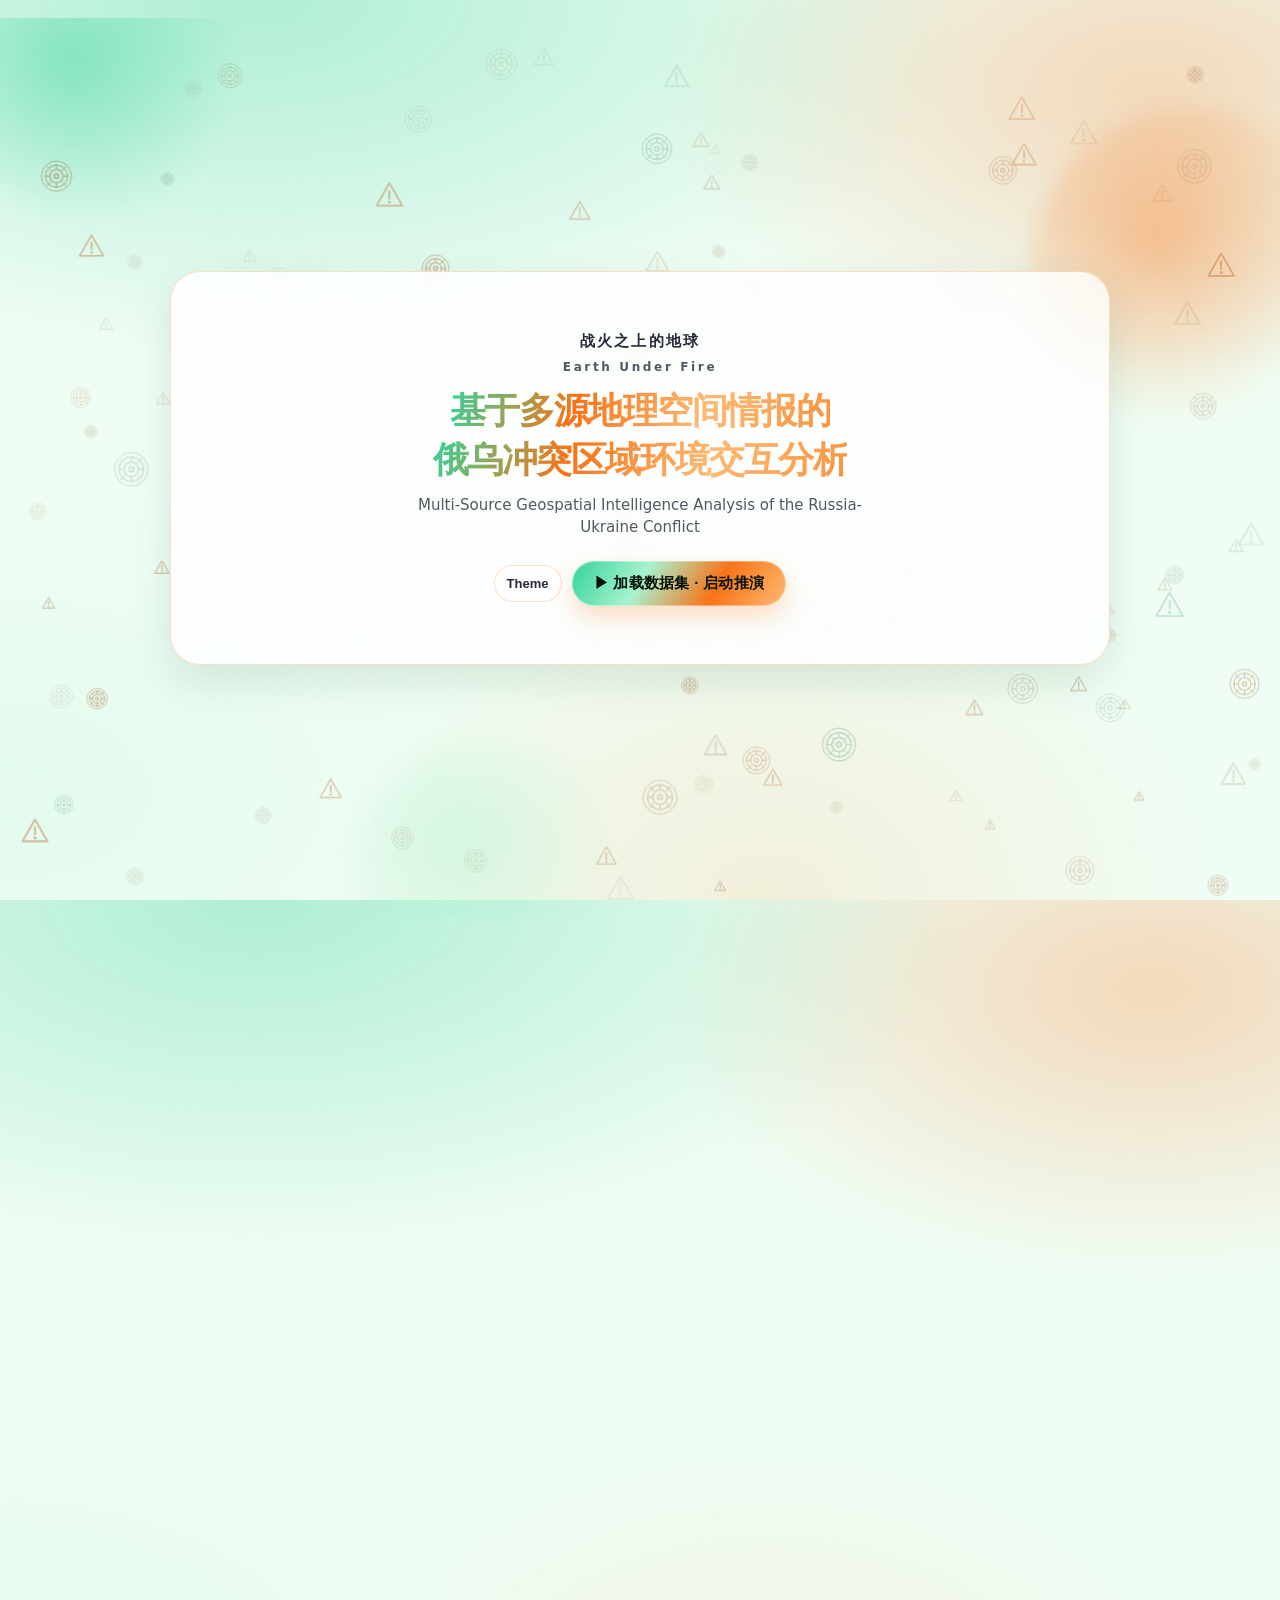
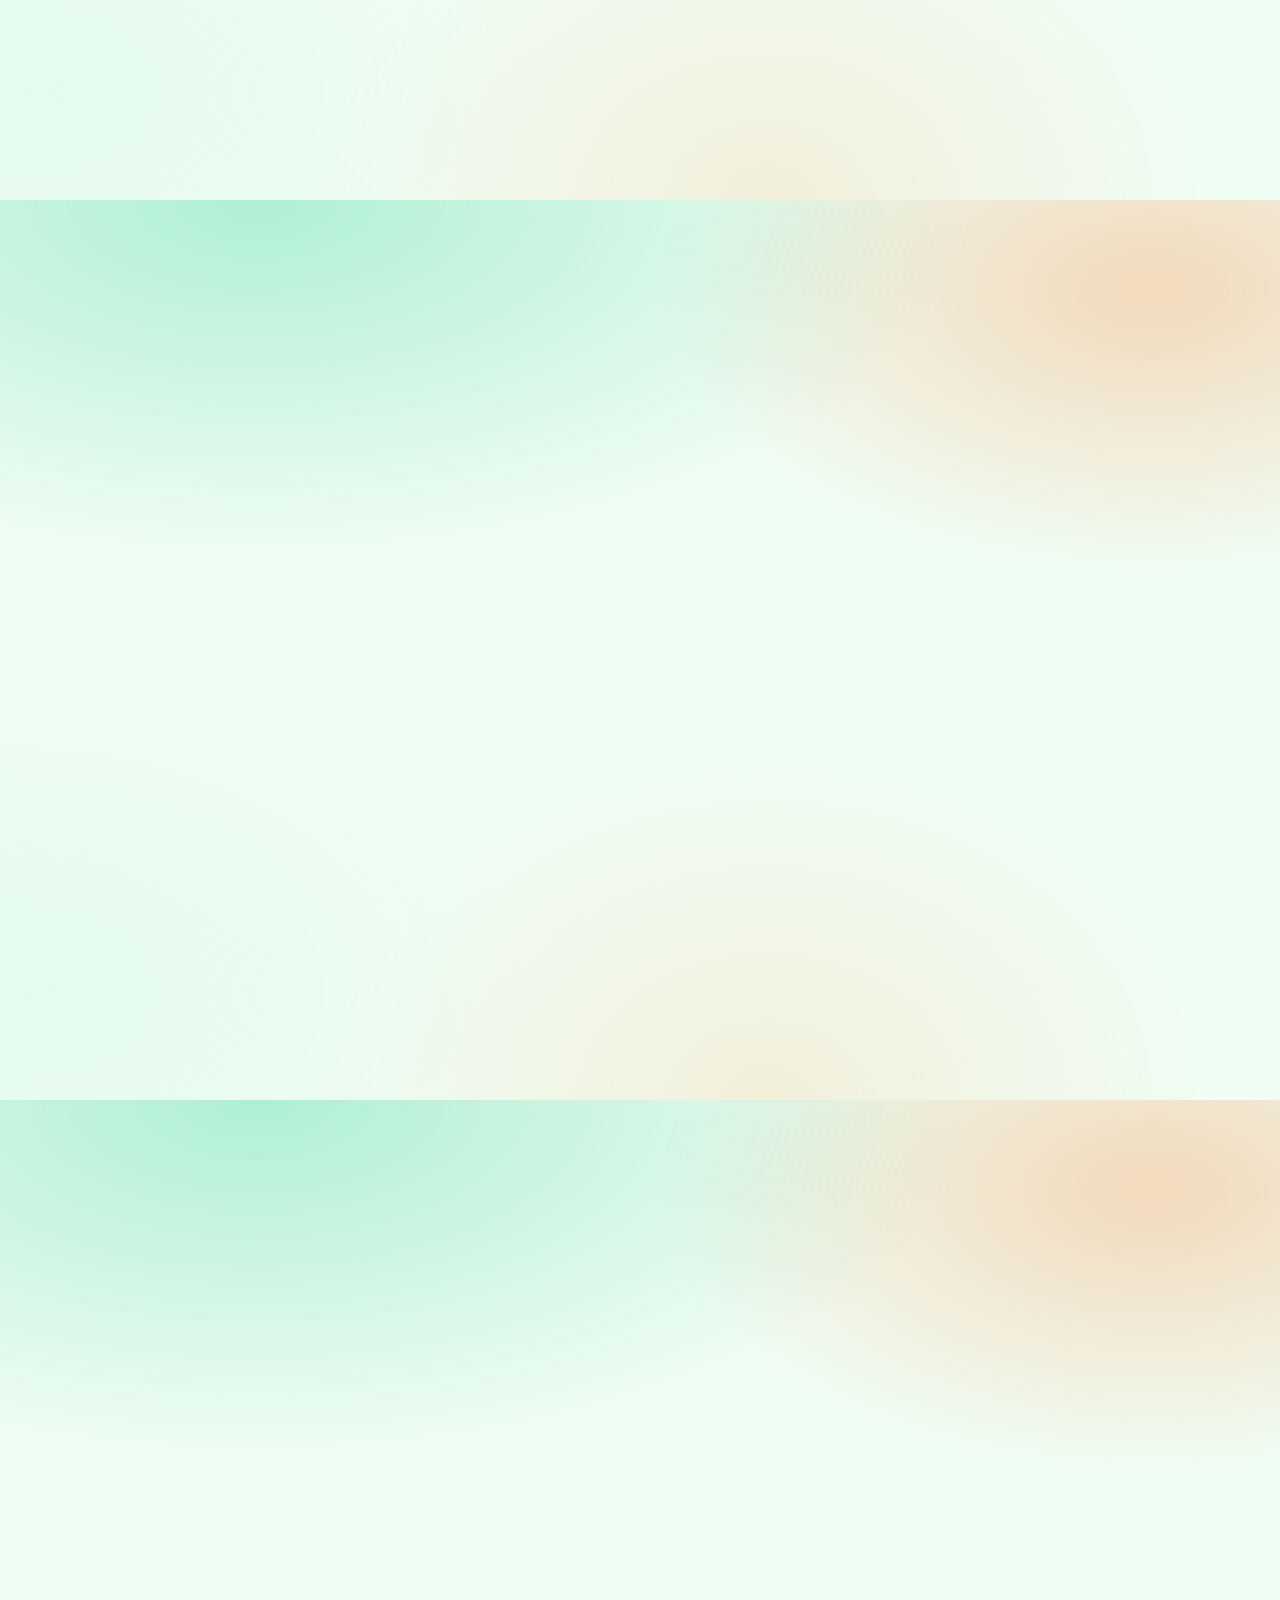
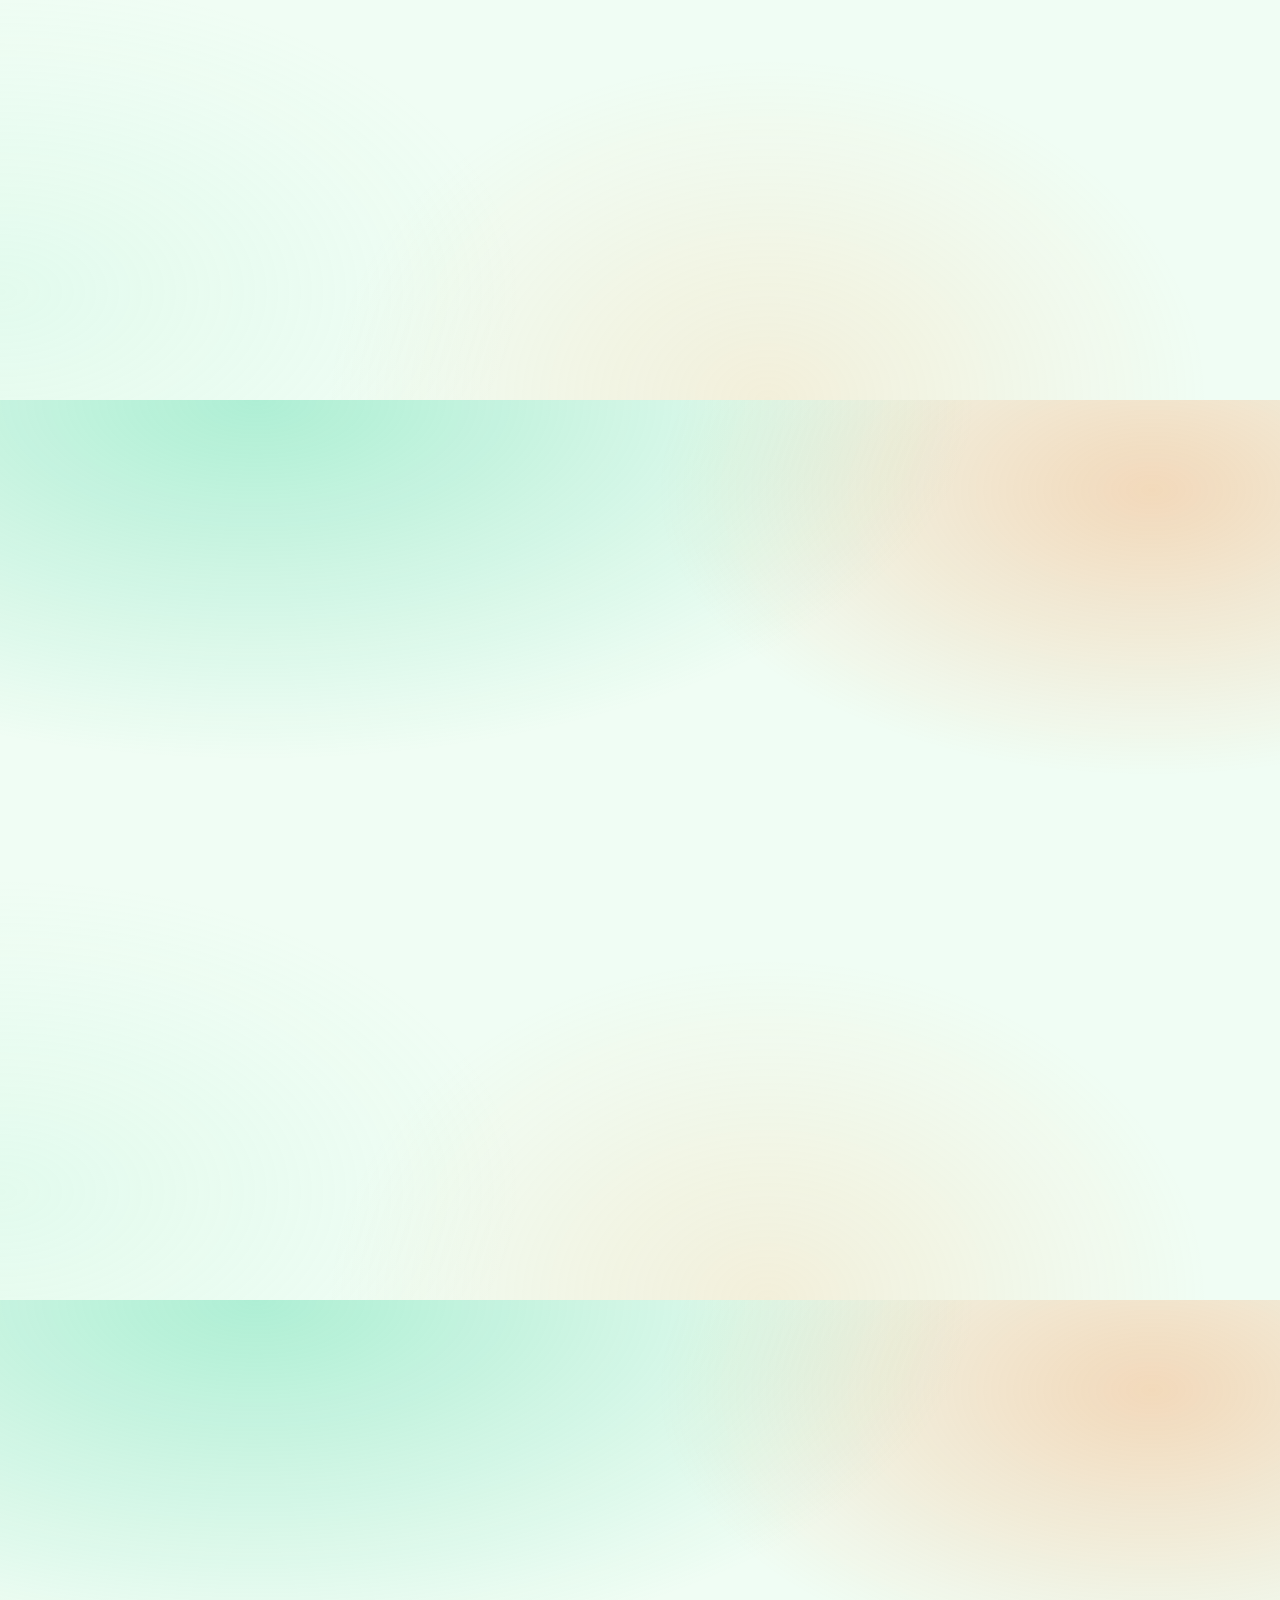
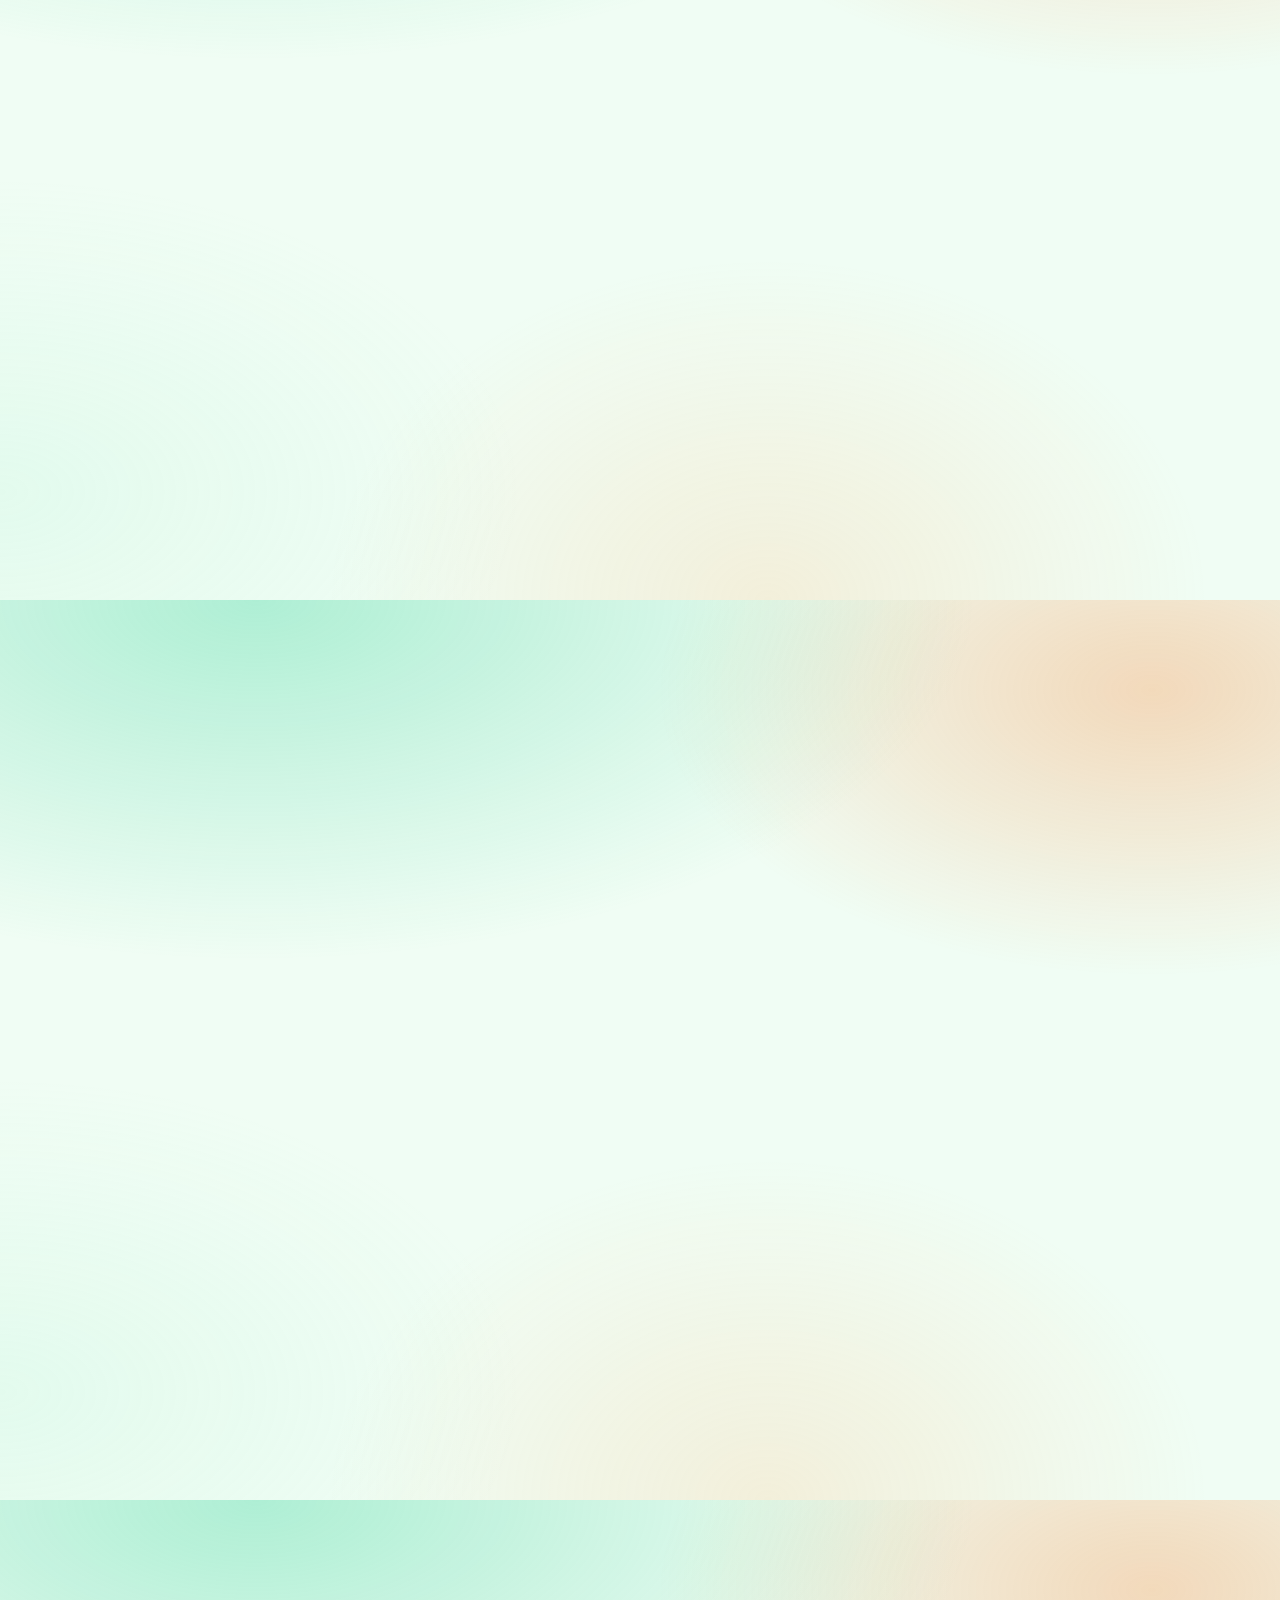
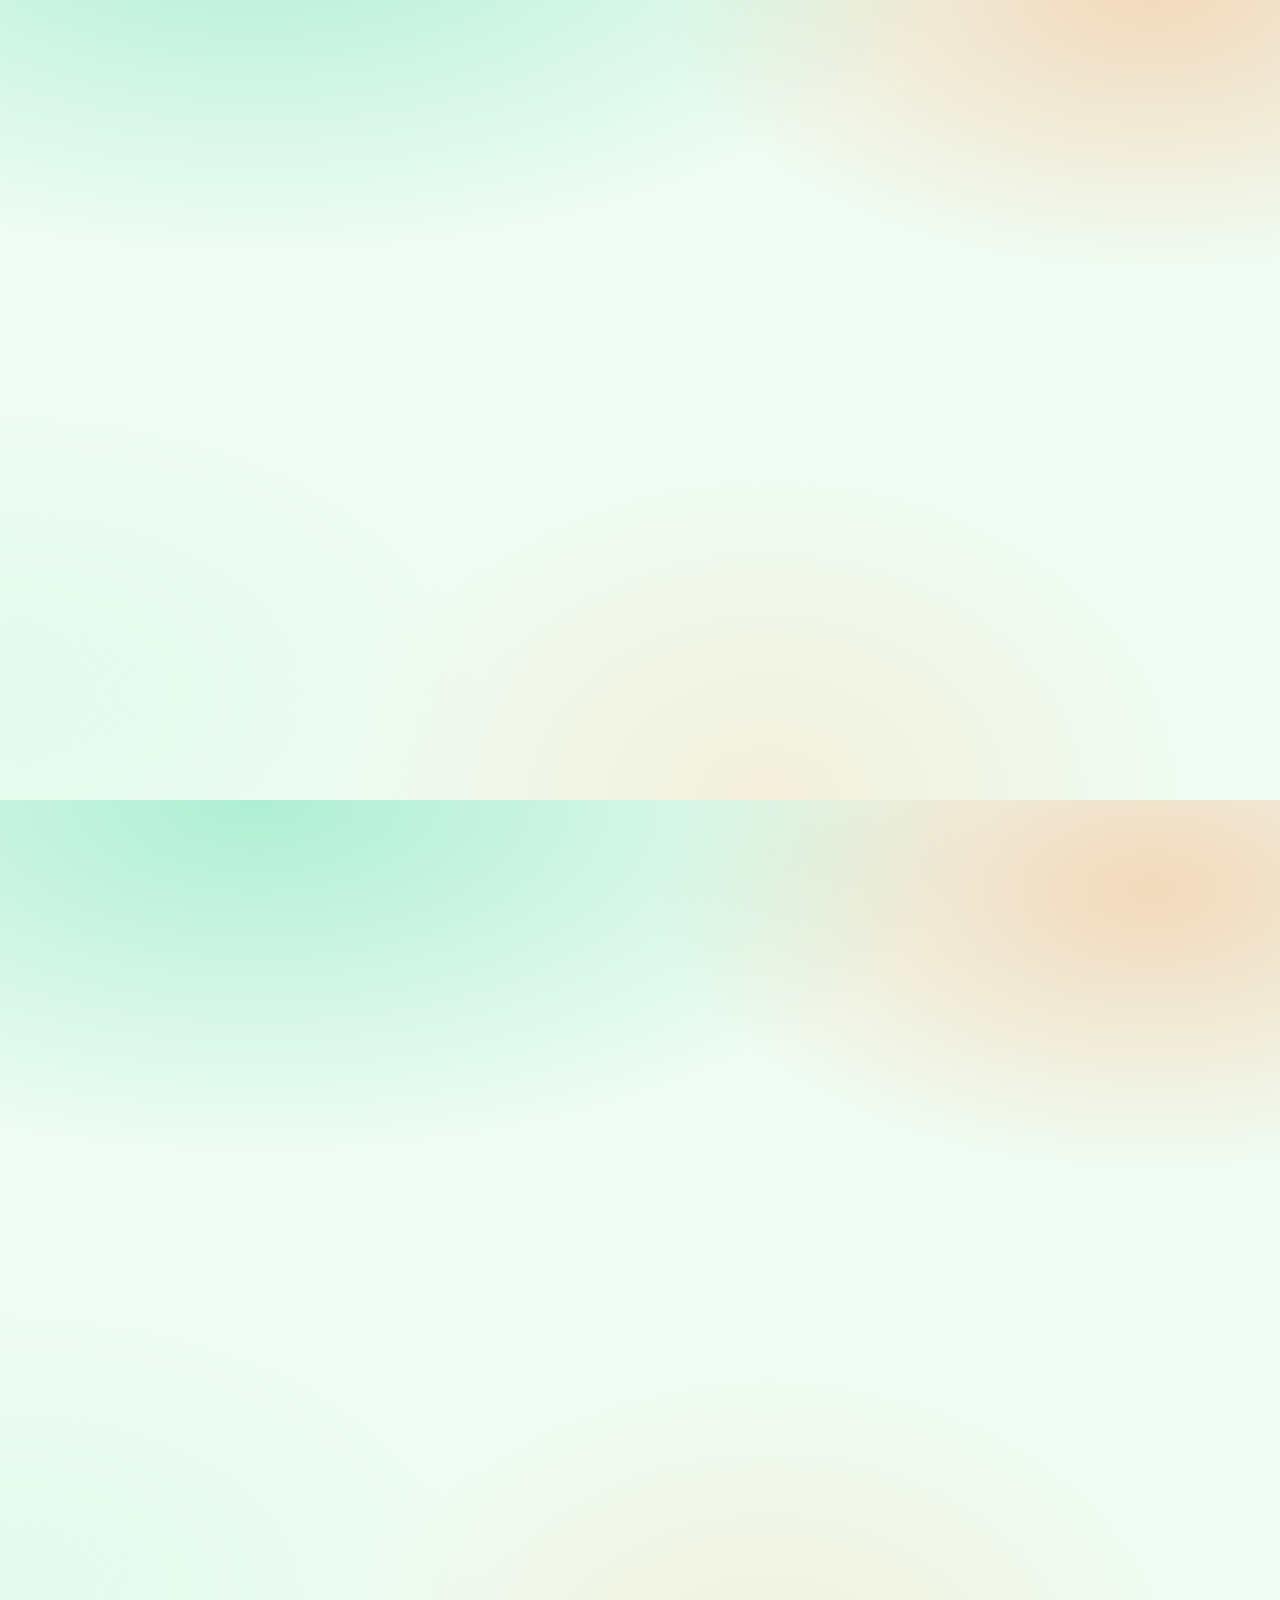
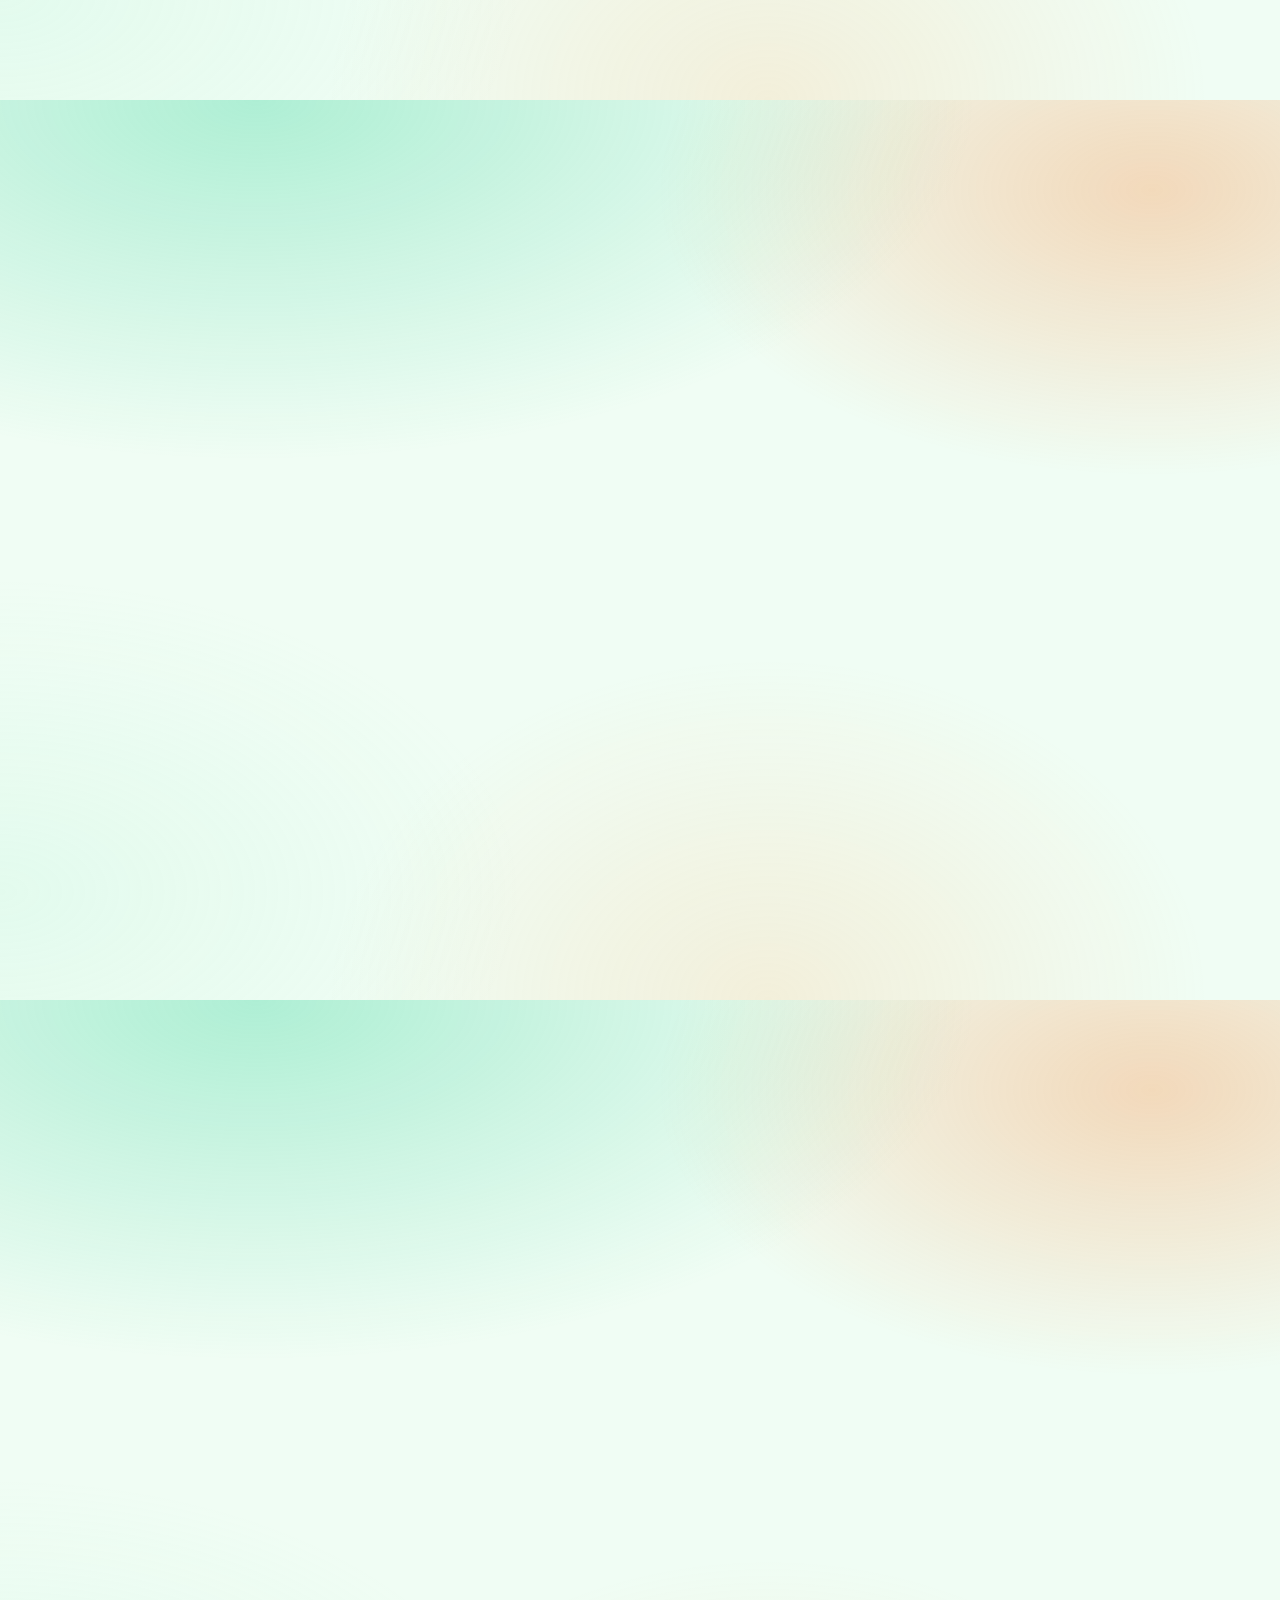
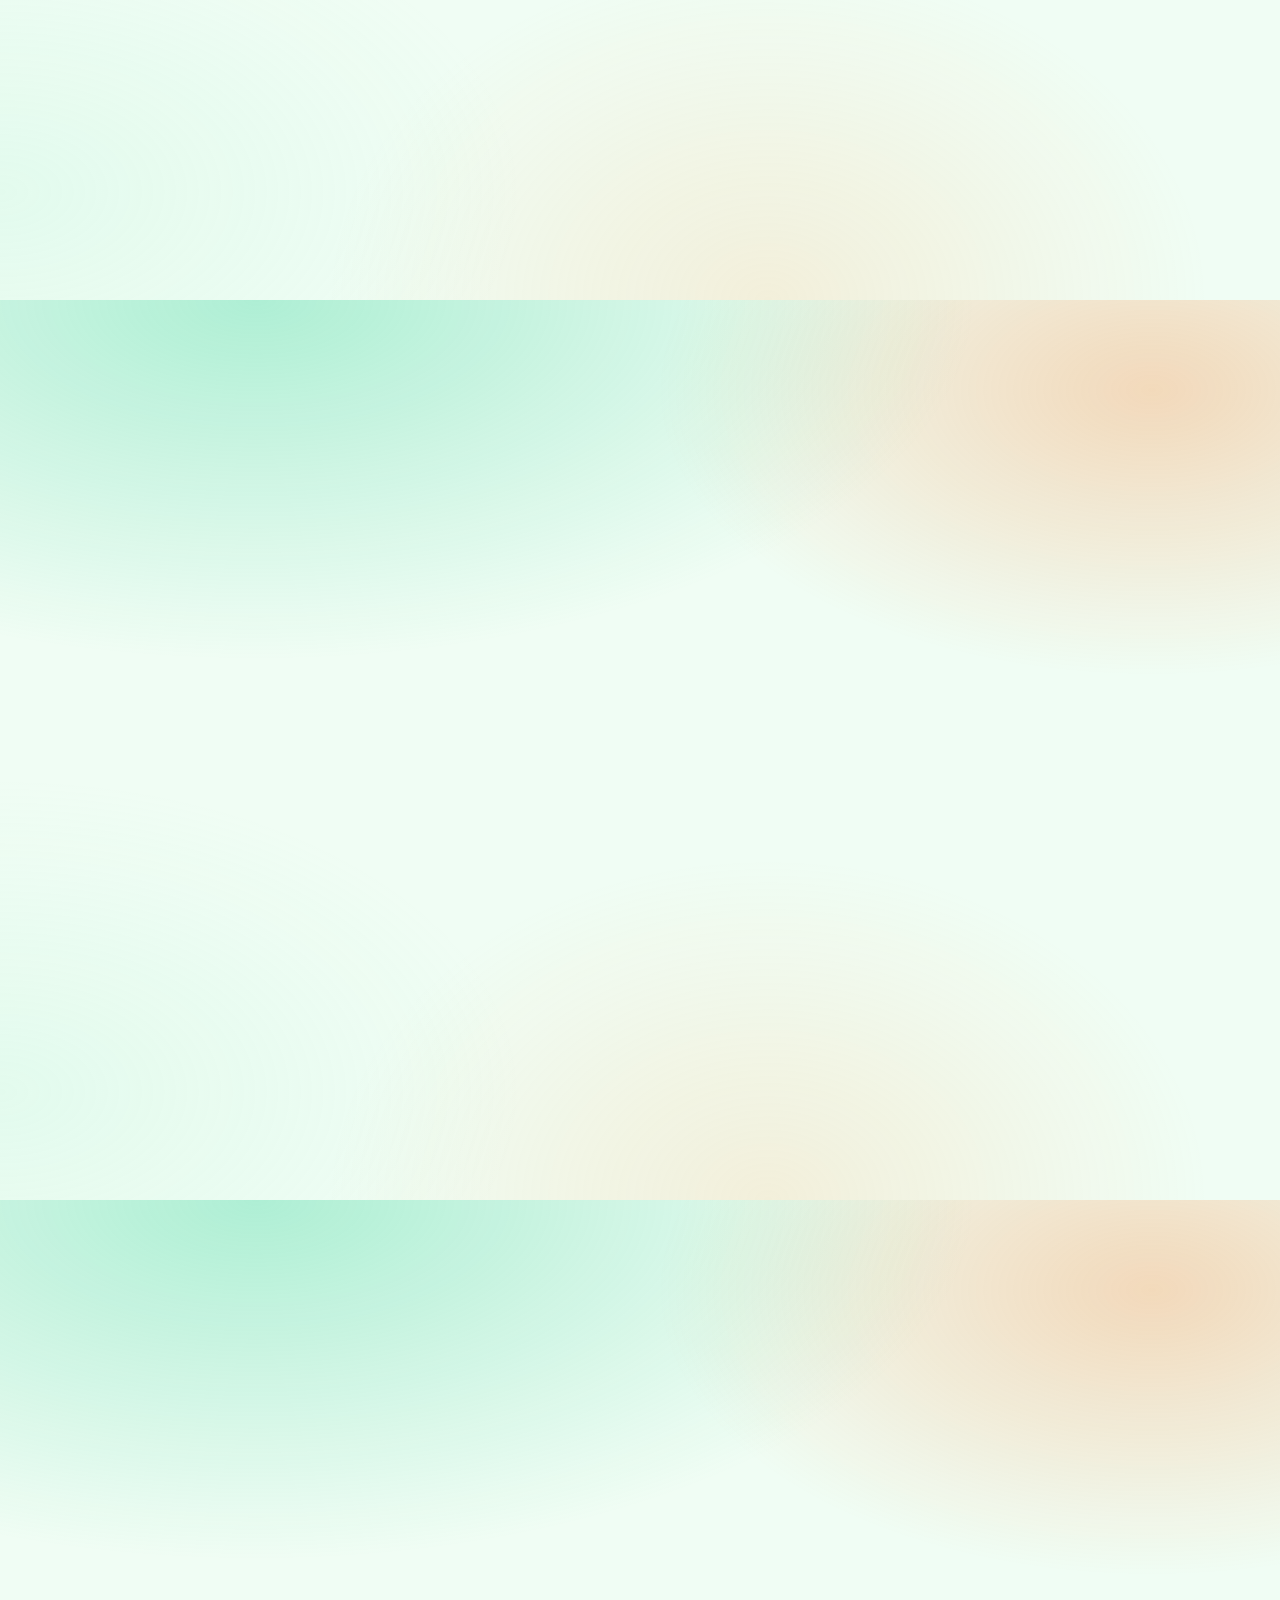
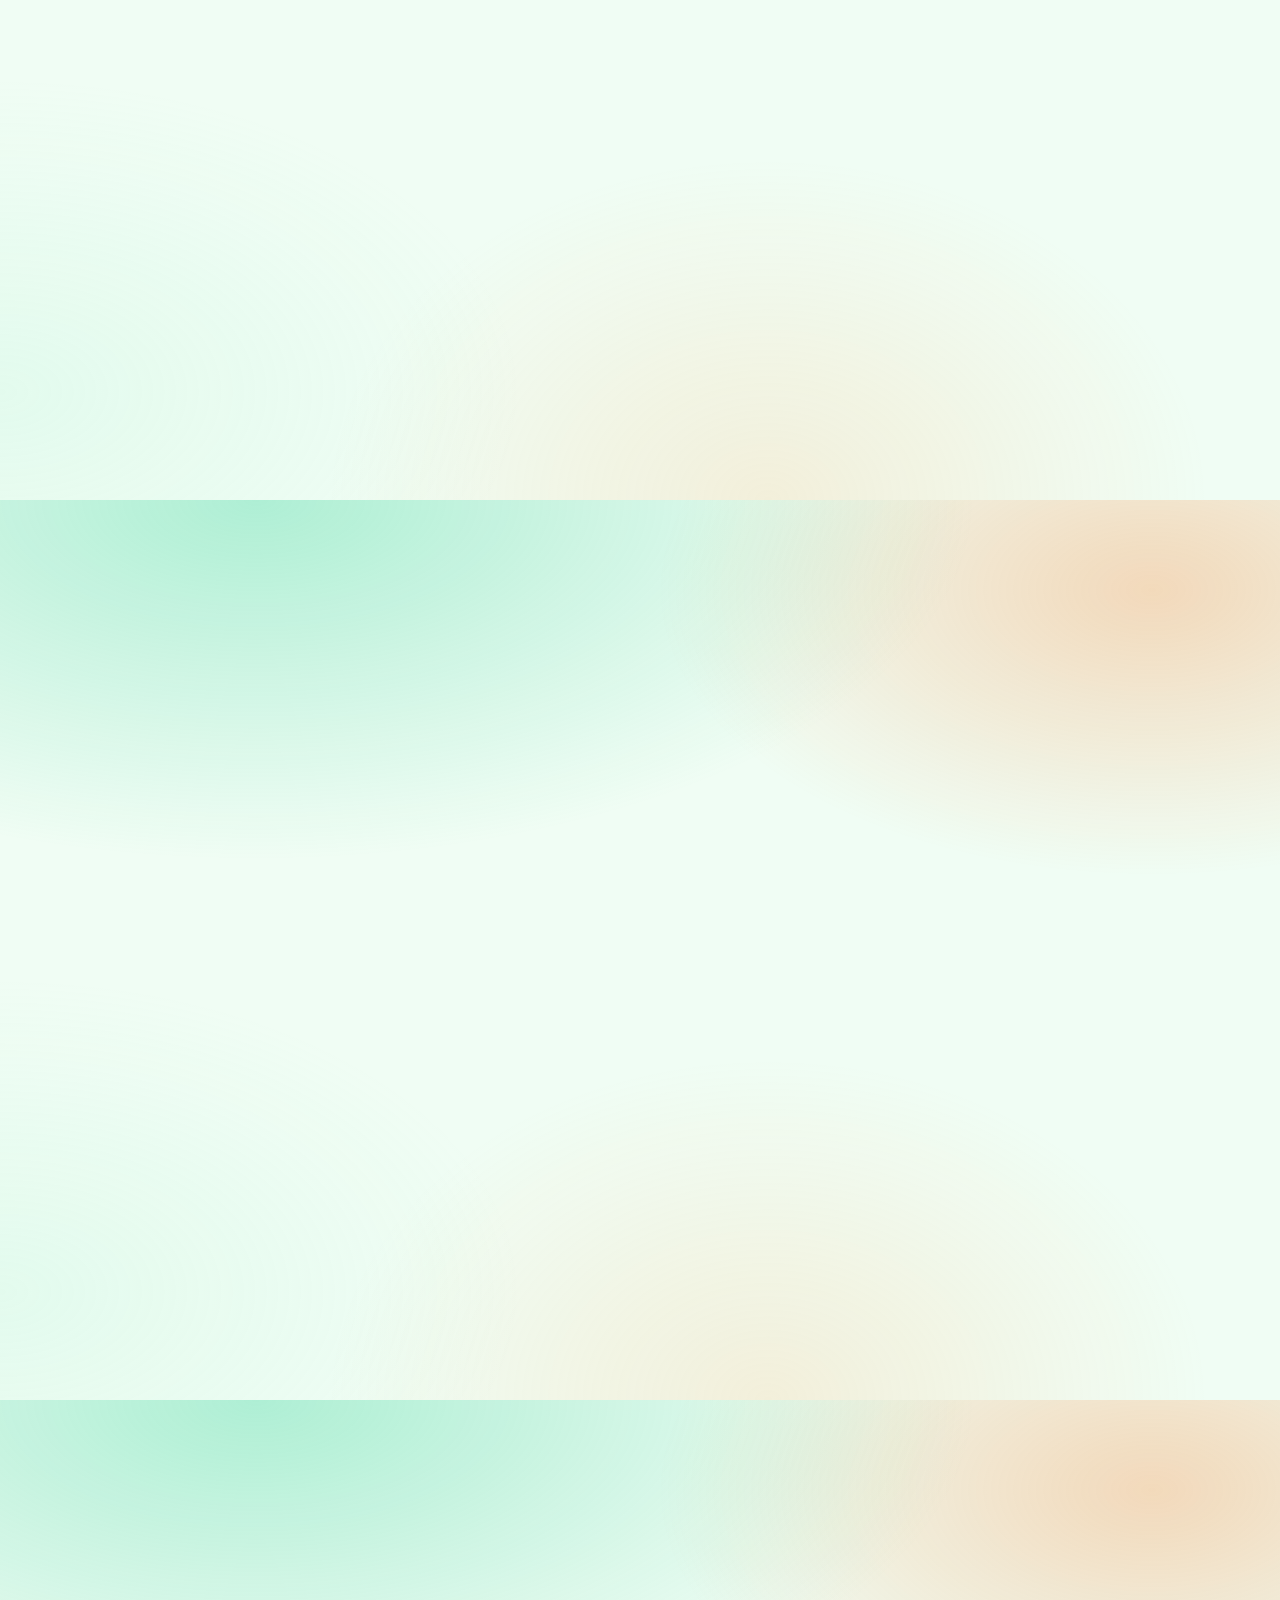
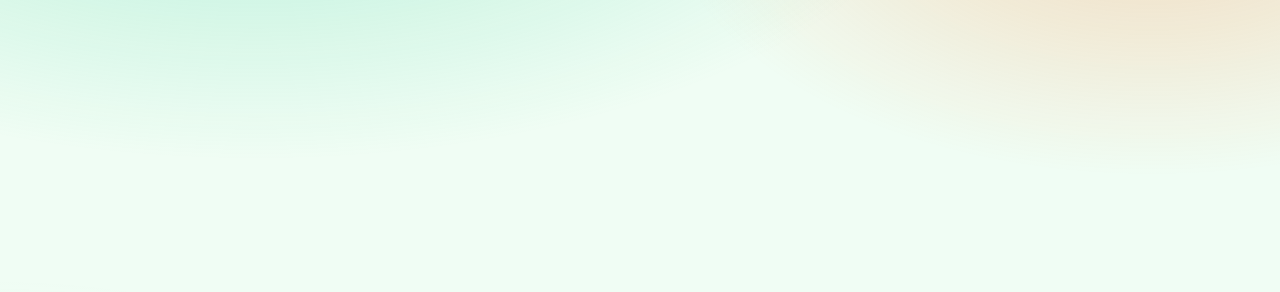
==== commit f0e39d61: "添加完整的网页代码和图片" ====
--- a/index.html
+++ b/index.html
@@ -20,21 +20,38 @@
       <div class="orb two" aria-hidden="true"></div>
       <div class="orb three" aria-hidden="true"></div>
       <div class="ad-cloud-layer" aria-hidden="true">
-        <span class="ad-cloud ad-cloud--lg" style="--top: 11%; --dur: 30s; --delay: -5s">夜光遥感下，“消失”的光去了哪里？</span>
-        <span class="ad-cloud ad-cloud--sm" style="--top: 19%; --dur: 26s; --delay: -14s">我们记录的不仅是冲突，更是普通人的日常。</span>
-        <span class="ad-cloud ad-cloud--lg" style="--top: 27%; --dur: 28s; --delay: -9s">+15°E，这里究竟发生了什么？</span>
-        <span class="ad-cloud ad-cloud--sm" style="--top: 35%; --dur: 24s; --delay: -3s">战火掠过，留下一片数据“真空”。</span>
-        <span class="ad-cloud ad-cloud--lg" style="--top: 43%; --dur: 32s; --delay: -18s">黑海沿岸，绿色的农田为何急剧“瘦身”？</span>
-        <span class="ad-cloud ad-cloud--sm" style="--top: 51%; --dur: 27s; --delay: -11s">除了硝烟，饥荒的阴影也在靠近。</span>
-        <span class="ad-cloud ad-cloud--lg" style="--top: 59%; --dur: 25s; --delay: -7s">警告：民用设施损坏率急剧上升。</span>
-        <span class="ad-cloud ad-cloud--sm" style="--top: 67%; --dur: 29s; --delay: -16s">探测中：乌克兰的“生态呼吸”还剩多少？</span>
+        <span class="ad-cloud ad-cloud--lg" style="--top: 8%; --dur: 30s; --delay: -5s">夜光遥感下，“消失”的光去了哪里？</span>
+        <span class="ad-cloud ad-cloud--sm" style="--top: 13%; --dur: 26s; --delay: -14s">我们记录的不仅是冲突，更是普通人的日常。</span>
+        <span class="ad-cloud ad-cloud--lg" style="--top: 18%; --dur: 28s; --delay: -9s">+15°E，这里究竟发生了什么？</span>
+        <span class="ad-cloud ad-cloud--sm" style="--top: 23%; --dur: 24s; --delay: -3s">战火掠过，留下一片数据“真空”。</span>
+        <span class="ad-cloud ad-cloud--lg" style="--top: 28%; --dur: 32s; --delay: -18s">黑海沿岸，绿色的农田为何急剧“瘦身”？</span>
+        <span class="ad-cloud ad-cloud--sm" style="--top: 33%; --dur: 27s; --delay: -11s">除了硝烟，饥荒的阴影也在靠近。</span>
+        <span class="ad-cloud ad-cloud--lg" style="--top: 38%; --dur: 25s; --delay: -7s">警告：民用设施损坏率急剧上升。</span>
+        <span class="ad-cloud ad-cloud--sm" style="--top: 43%; --dur: 29s; --delay: -16s">探测中：乌克兰的“生态呼吸”还剩多少？</span>
+        <span class="ad-cloud ad-cloud--lg" style="--top: 48%; --dur: 31s; --delay: -2s">夜光遥感下，“消失”的光去了哪里？</span>
+        <span class="ad-cloud ad-cloud--sm" style="--top: 53%; --dur: 23s; --delay: -20s">我们记录的不仅是冲突，更是普通人的日常。</span>
+        <span class="ad-cloud ad-cloud--lg" style="--top: 58%; --dur: 27s; --delay: -8s">+15°E，这里究竟发生了什么？</span>
+        <span class="ad-cloud ad-cloud--sm" style="--top: 63%; --dur: 30s; --delay: -12s">战火掠过，留下一片数据“真空”。</span>
+        <span class="ad-cloud ad-cloud--lg" style="--top: 68%; --dur: 26s; --delay: -6s">黑海沿岸，绿色的农田为何急剧“瘦身”？</span>
+        <span class="ad-cloud ad-cloud--sm" style="--top: 73%; --dur: 28s; --delay: -19s">除了硝烟，饥荒的阴影也在靠近。</span>
+        <span class="ad-cloud ad-cloud--lg" style="--top: 78%; --dur: 24s; --delay: -4s">警告：民用设施损坏率急剧上升。</span>
+        <span class="ad-cloud ad-cloud--sm" style="--top: 83%; --dur: 32s; --delay: -15s">探测中：乌克兰的“生态呼吸”还剩多少？</span>
+        <span class="ad-cloud ad-cloud--lg" style="--top: 88%; --dur: 29s; --delay: -10s">夜光遥感下，“消失”的光去了哪里？</span>
+        <span class="ad-cloud ad-cloud--sm" style="--top: 92%; --dur: 25s; --delay: -1s">警告：民用设施损坏率急剧上升。</span>
+        <span class="ad-cloud ad-cloud--lg" style="--top: 15%; --dur: 33s; --delay: -22s">探测中：乌克兰的“生态呼吸”还剩多少？</span>
+        <span class="ad-cloud ad-cloud--sm" style="--top: 36%; --dur: 22s; --delay: -17s">+15°E，这里究竟发生了什么？</span>
+        <span class="ad-cloud ad-cloud--lg" style="--top: 61%; --dur: 31s; --delay: -13s">我们记录的不仅是冲突，更是普通人的日常。</span>
+        <span class="ad-cloud ad-cloud--sm" style="--top: 86%; --dur: 27s; --delay: -21s">黑海沿岸，绿色的农田为何急剧“瘦身”？</span>
       </div>
       <div class="entry-card">
         <p class="entry-kicker">
           <span class="entry-kicker__zh">战火之上的地球</span>
           <span class="entry-kicker__en">Earth Under Fire</span>
         </p>
-        <h1 class="entry-title">基于多源地理空间情报的俄乌冲突区域环境交互分析</h1>
+        <h1 class="entry-title">
+          <span class="entry-title__line">基于多源地理空间情报的</span>
+          <span class="entry-title__line">俄乌冲突区域环境交互分析</span>
+        </h1>
         <p class="entry-desc">
           Multi-Source Geospatial Intelligence Analysis of the Russia-Ukraine Conflict
         </p>
--- a/styles.css
+++ b/styles.css
@@ -182,16 +182,23 @@
     text-transform: none;
   }
   .entry-title {
+    display: flex;
+    flex-direction: column;
+    align-items: center;
+    gap: 0.12em;
     margin: 12px auto 12px;
-    max-width: min(100%, 22em);
-    font-size: clamp(19px, 3.6vw, 38px);
-    line-height: 1.3;
+    max-width: min(100%, 28em);
+    animation: bounceIn 980ms cubic-bezier(0.2, 0.9, 0.28, 1.14) both;
+  }
+  .entry-title__line {
+    display: block;
+    font-size: clamp(18px, 3.4vw, 36px);
+    line-height: 1.28;
     letter-spacing: -0.04em;
     background: linear-gradient(110deg, var(--brand-1), var(--brand-2), var(--brand-4), var(--brand-5));
     -webkit-background-clip: text;
     background-clip: text;
     color: transparent;
-    animation: bounceIn 980ms cubic-bezier(0.2, 0.9, 0.28, 1.14) both;
   }
   .entry-desc {
     margin: 0 auto;
@@ -1860,7 +1867,7 @@
     .brand {
       min-width: unset;
     }
-    .entry-title {
+    .entry-title__line {
       word-break: break-word;
     }
     .members-grid {
@@ -1911,7 +1918,8 @@
     margin-top: 6px;
   }
   #extended-ua-map > .section-head:first-of-type {
-    padding-top: 8px;
+    padding-top: 4px;
+    padding-bottom: 6px;
   }
 
   .ua-research-detail > .section-head:first-of-type h3 {
@@ -2451,7 +2459,7 @@
   }
 
   .ua-map-panel-inner {
-    padding-bottom: 16px;
+    padding: 12px 14px 10px;
   }
 
   /* 俄乌地图区：不要用「左右各 1fr + 中间 2fr」——左右会平分大量宽度，中间实际只有 ~50% 总宽，主图再大也上不去。
@@ -2460,12 +2468,12 @@
     position: relative;
     display: grid;
     grid-template-columns: auto minmax(220px, 1fr) auto;
-    grid-template-rows: minmax(104px, auto) minmax(260px, min(58vw, min(820px, 76vh))) minmax(104px, auto);
+    grid-template-rows: minmax(52px, auto) auto minmax(52px, auto);
     column-gap: 4px;
-    row-gap: clamp(6px, 1.2vw, 12px);
+    row-gap: clamp(4px, 1vw, 8px);
     align-items: center;
     justify-items: center;
-    margin: 2px 0 6px;
+    margin: 0 0 4px;
   }
 
   .ua-slot {
@@ -2517,7 +2525,7 @@
   }
 
   .ua-slot__cap {
-    margin: 8px 0 0;
+    margin: 4px 0 0;
     font-size: 12px;
     color: var(--muted);
     text-align: center;
@@ -2562,6 +2570,9 @@
     display: block;
     width: 100%;
     height: auto;
+    max-height: min(38vh, 320px);
+    object-fit: contain;
+    margin: 0 auto;
   }
 
   .ua-map-note code {
@@ -2611,6 +2622,9 @@
       width: 100%;
       max-width: none;
     }
+    .ua-map-center__img {
+      max-height: min(36vh, 260px);
+    }
     .ua-slot--tl,
     .ua-slot--bl,
     .ua-slot--tr,
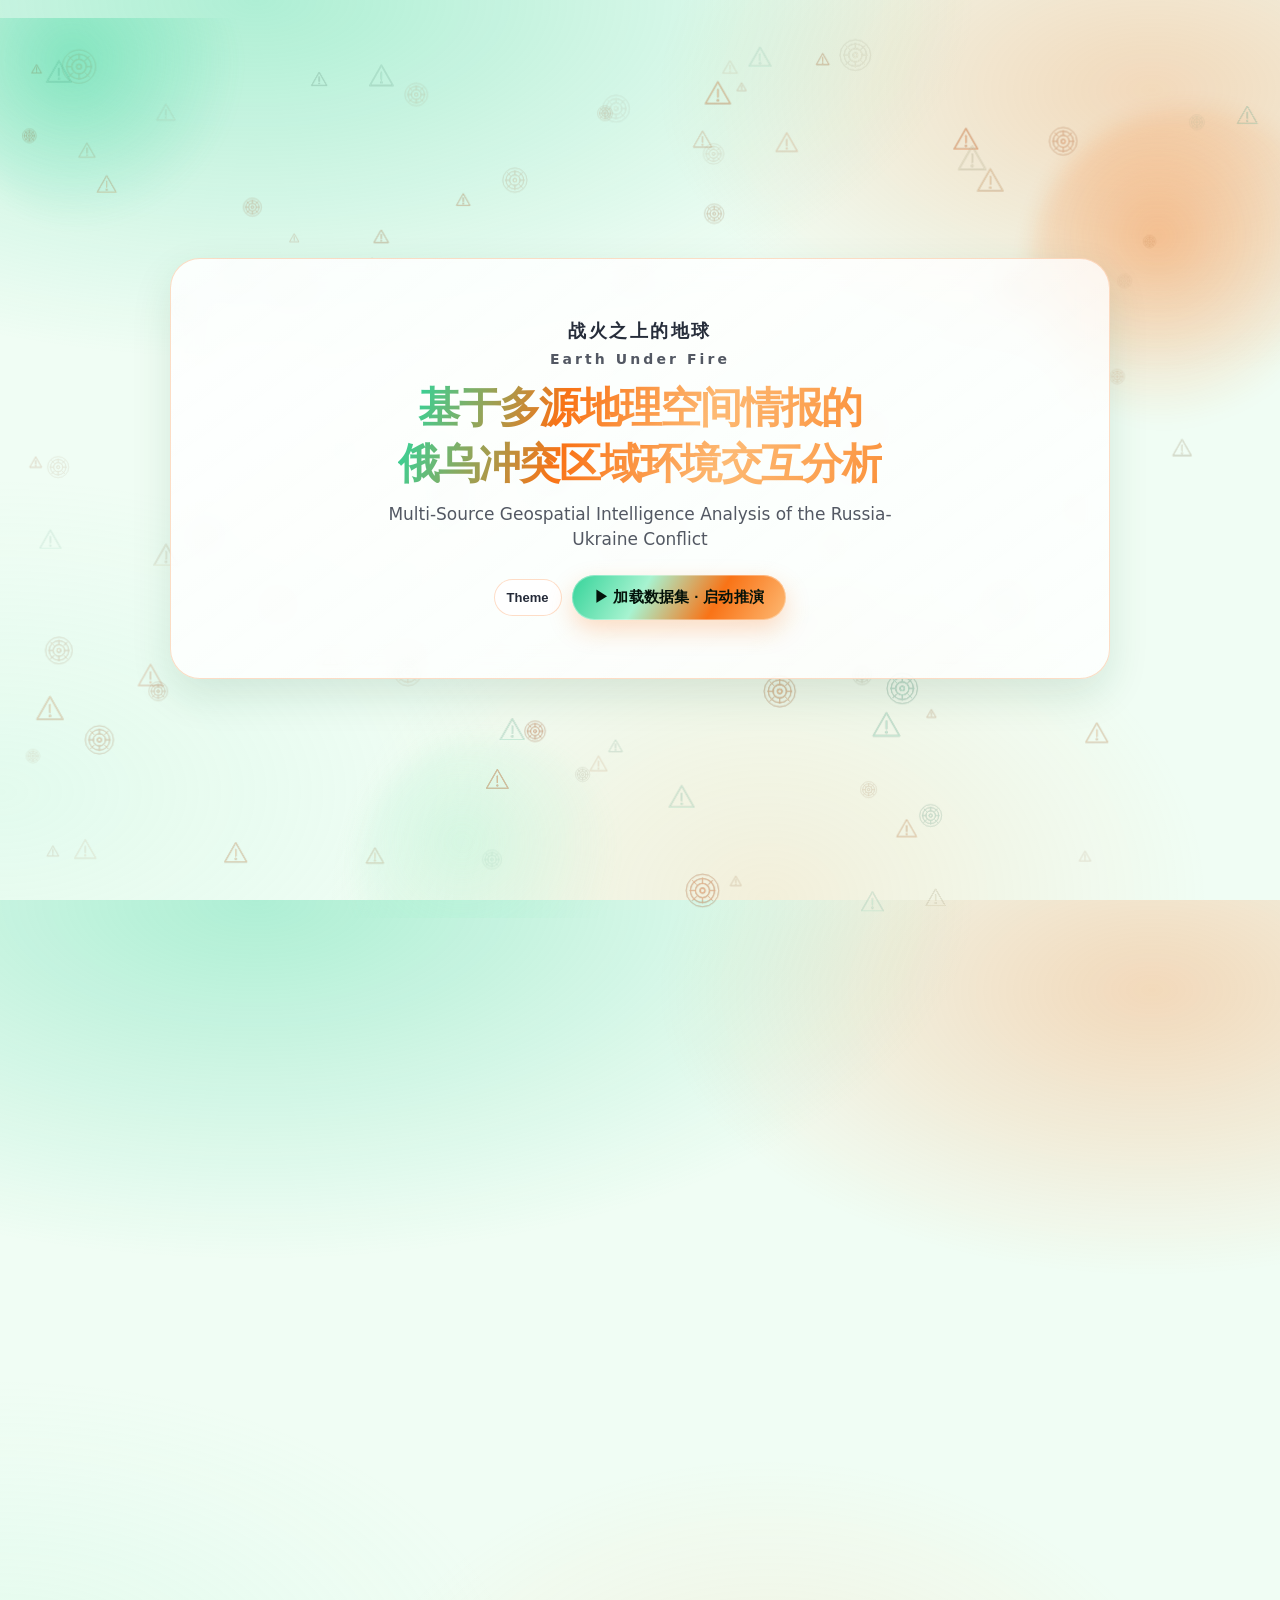
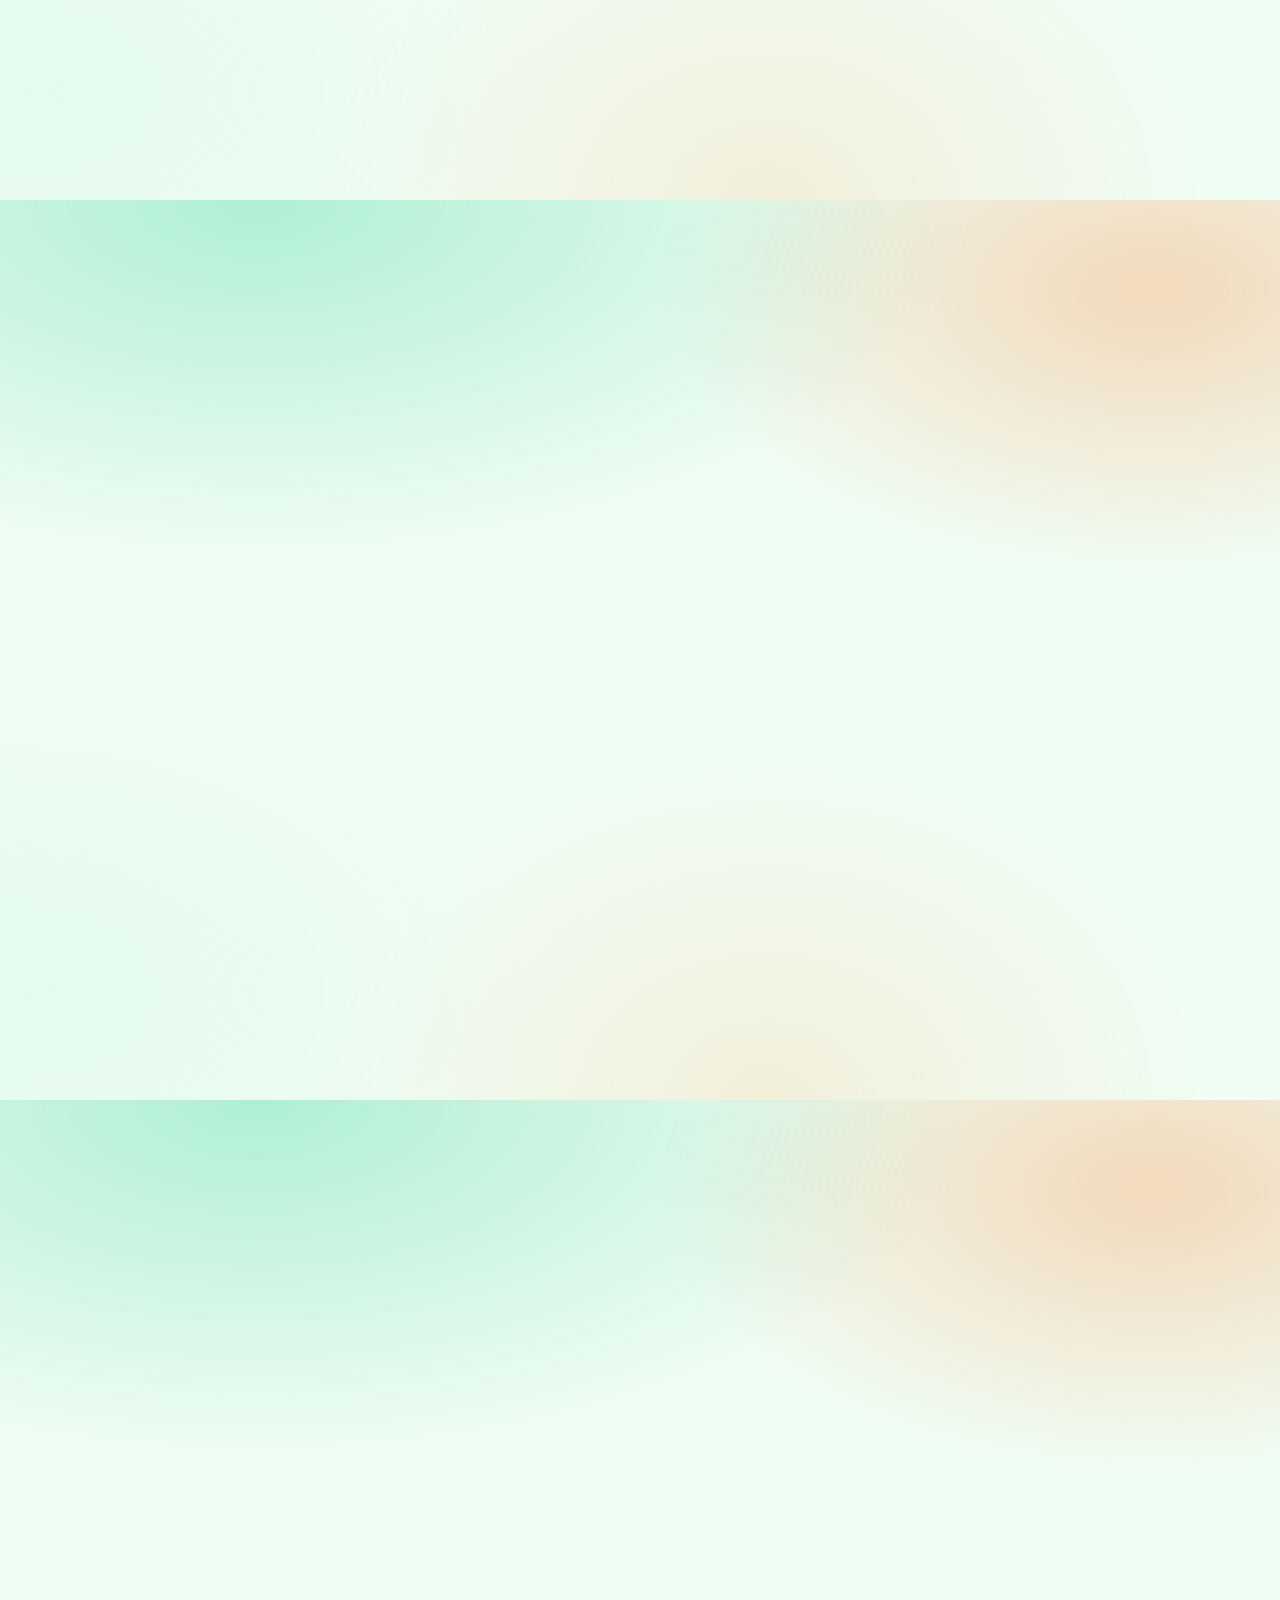
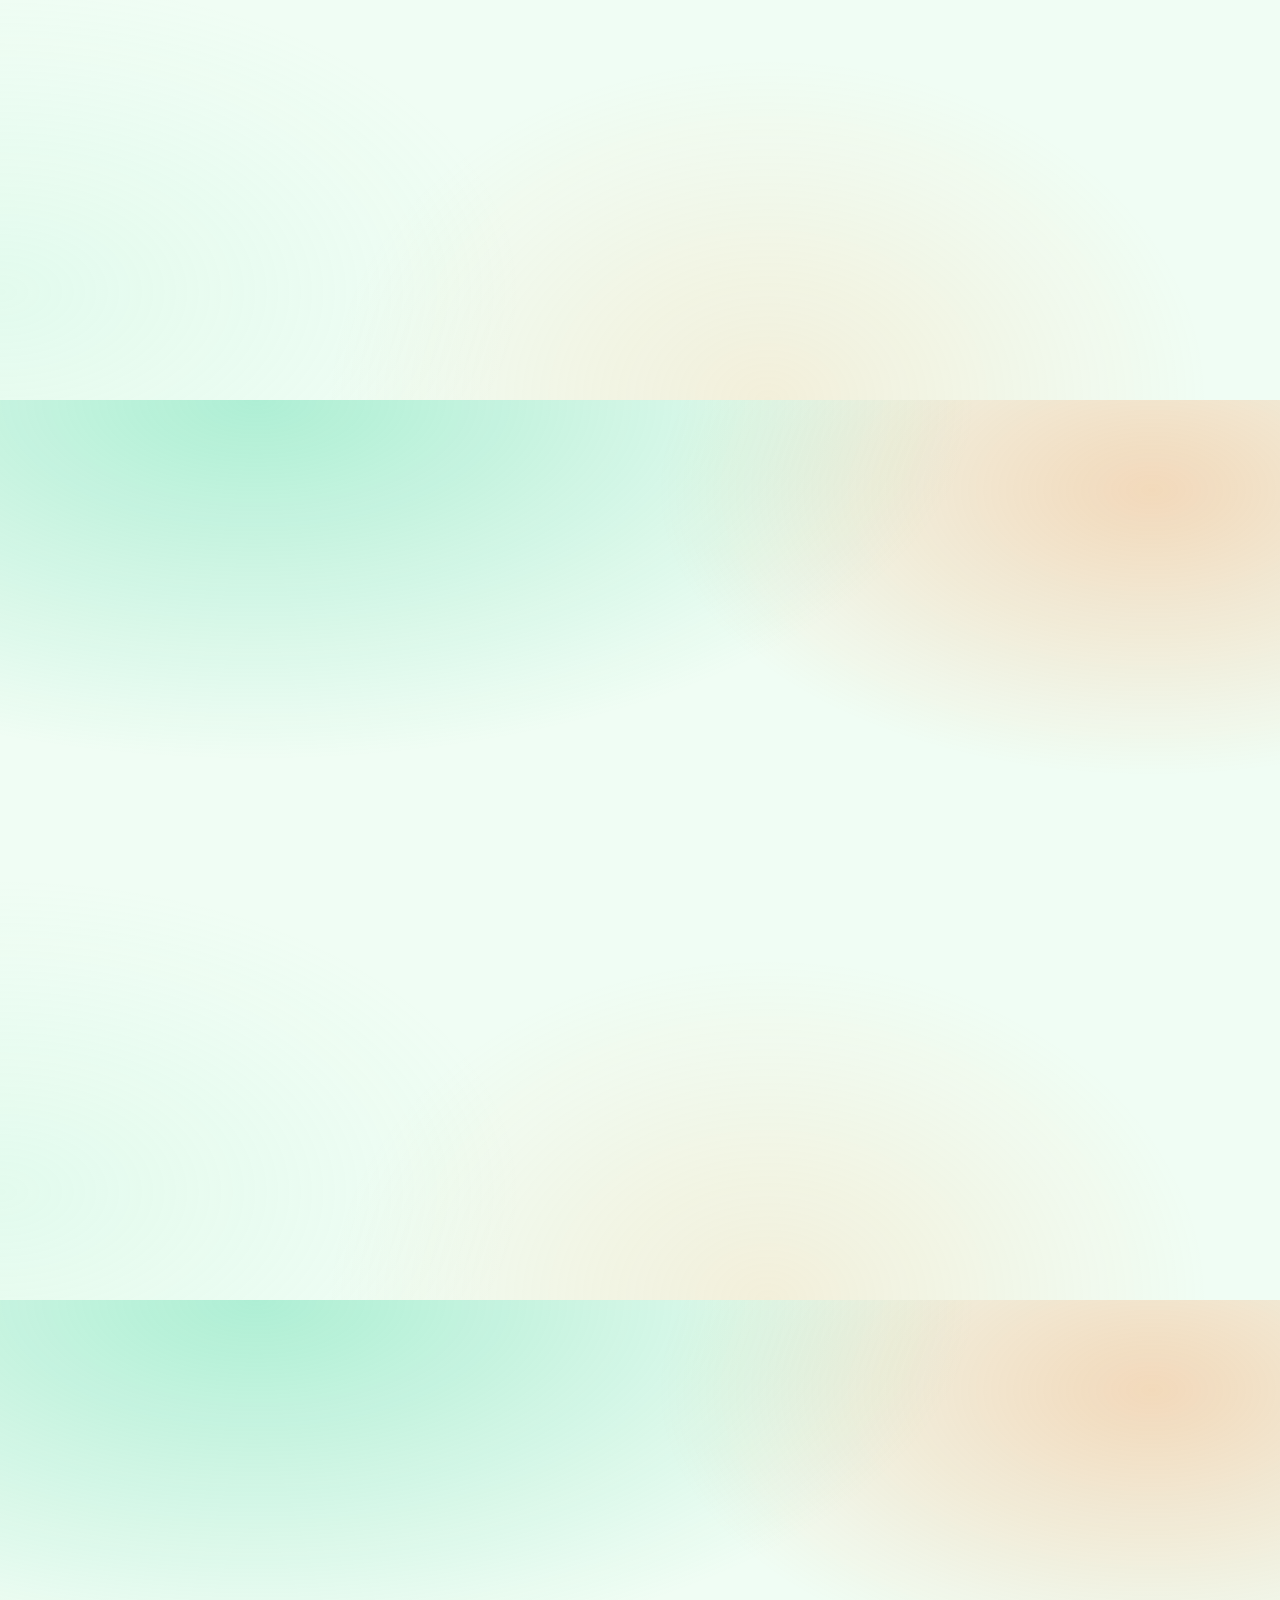
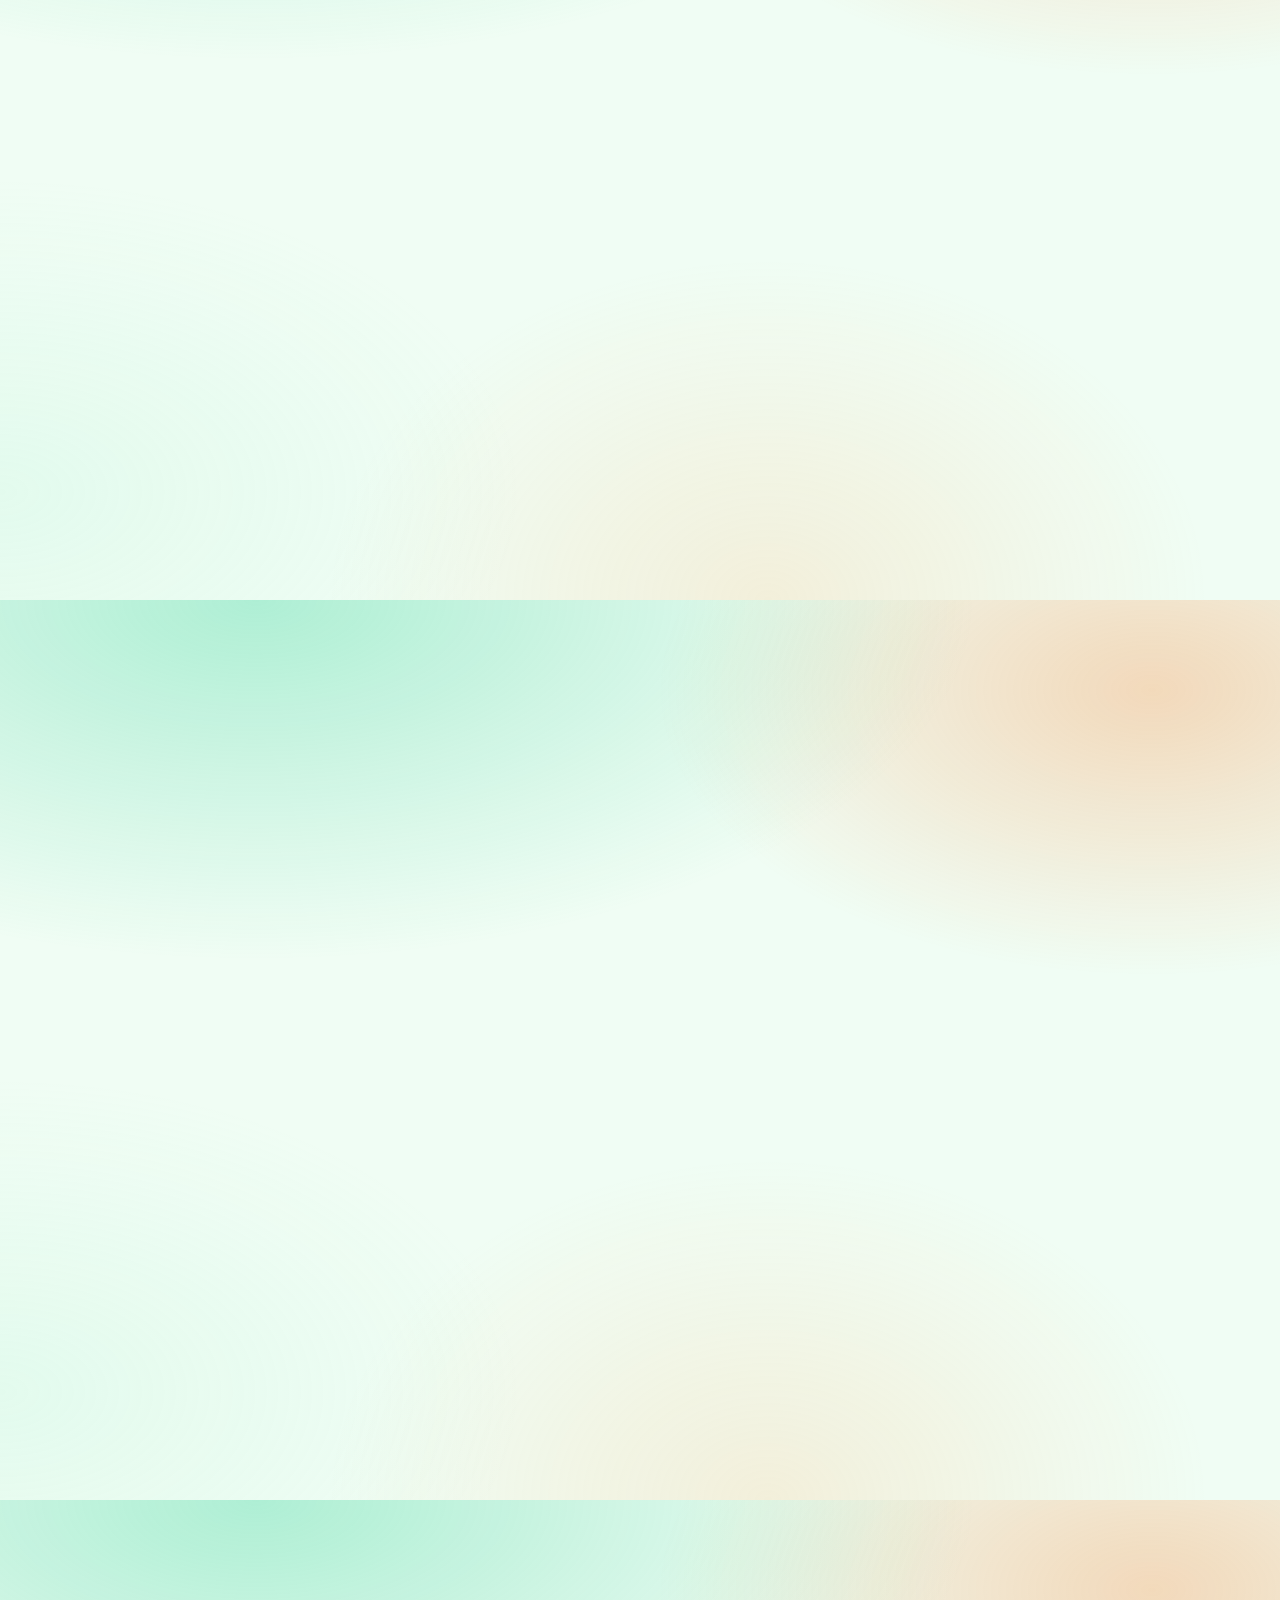
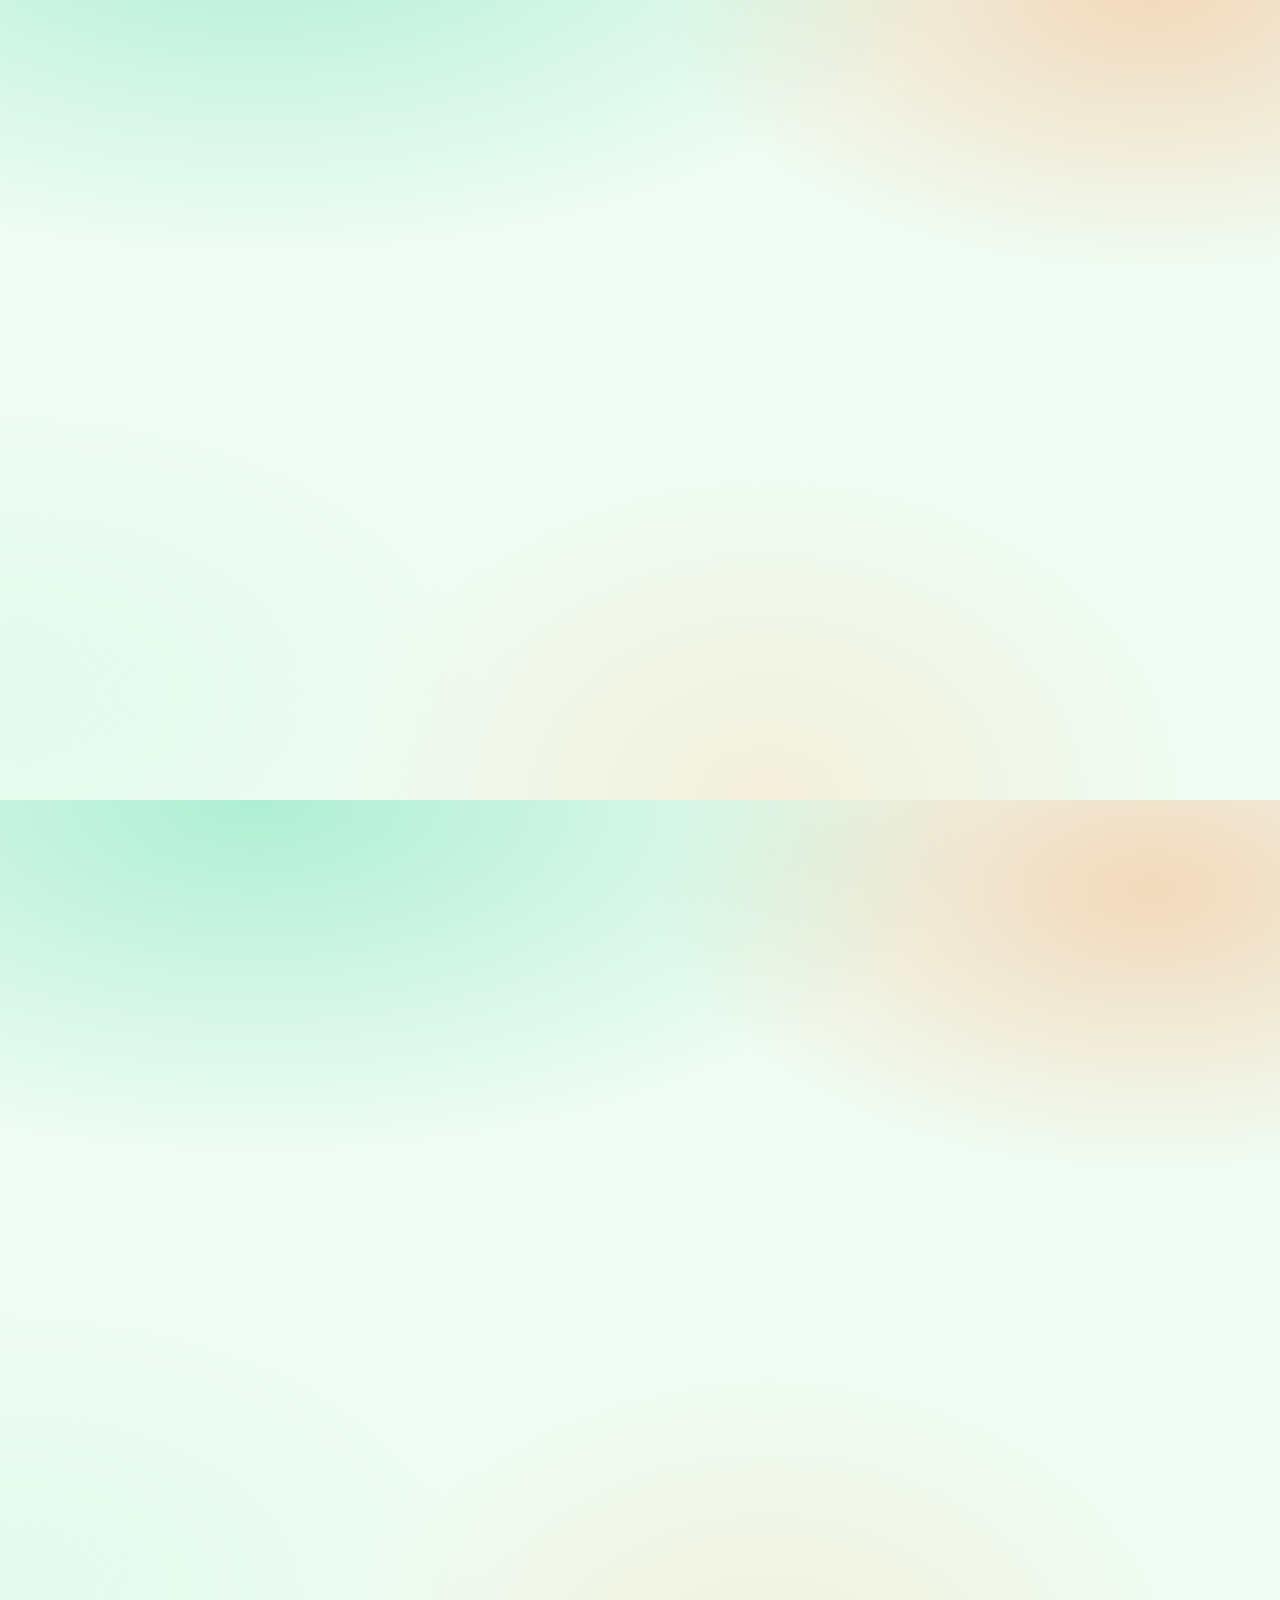
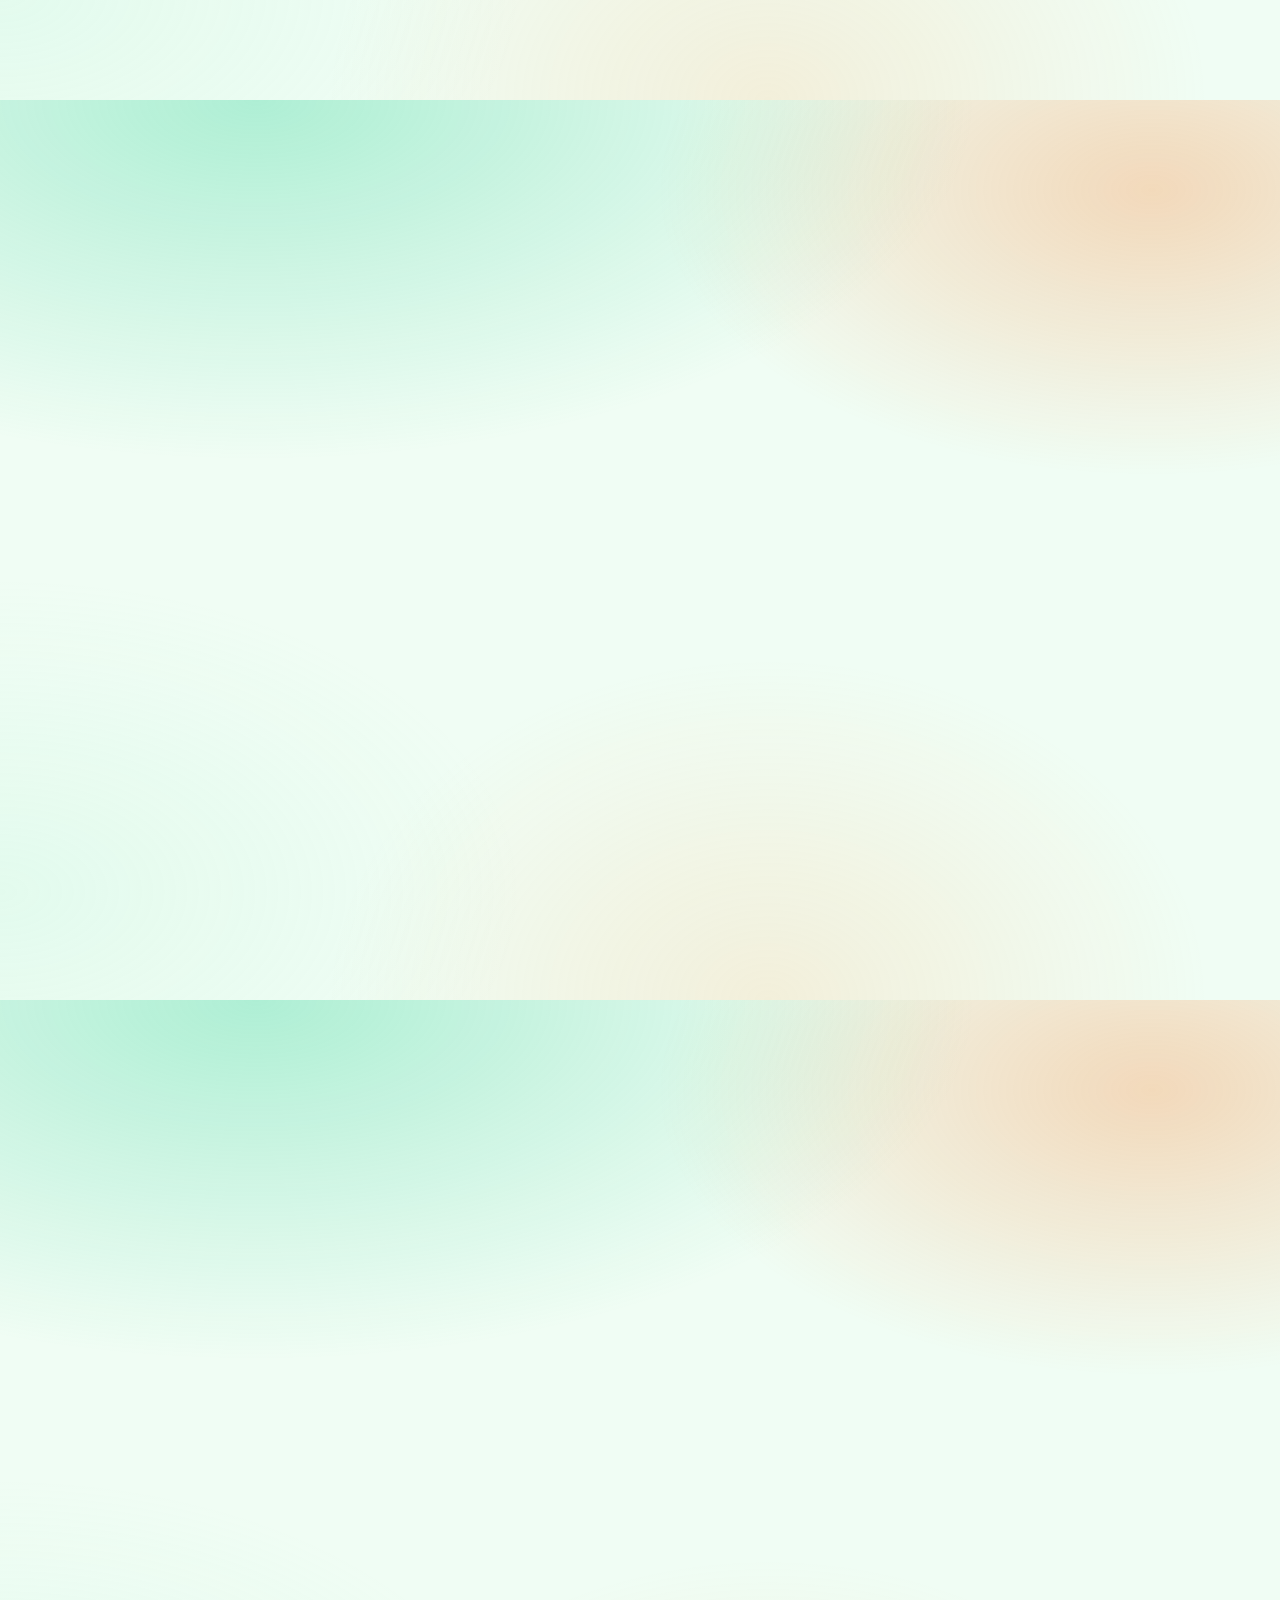
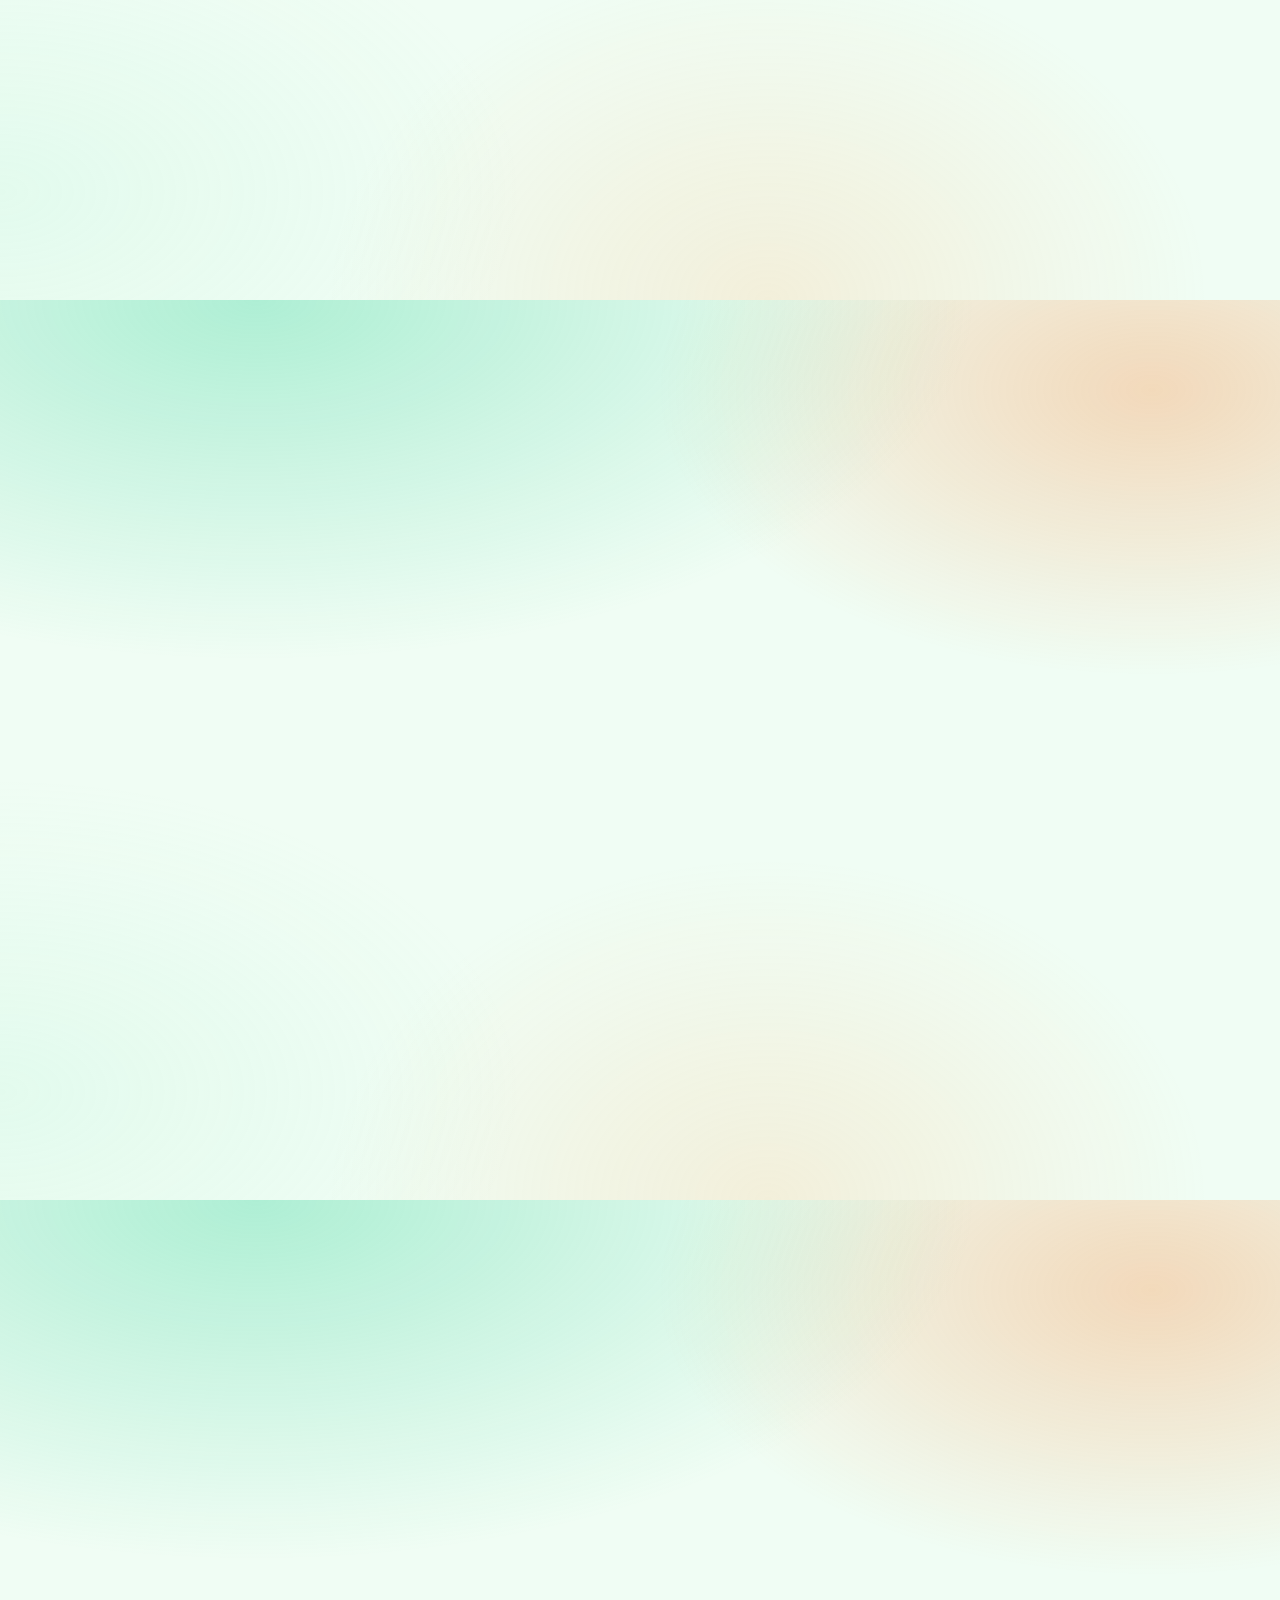
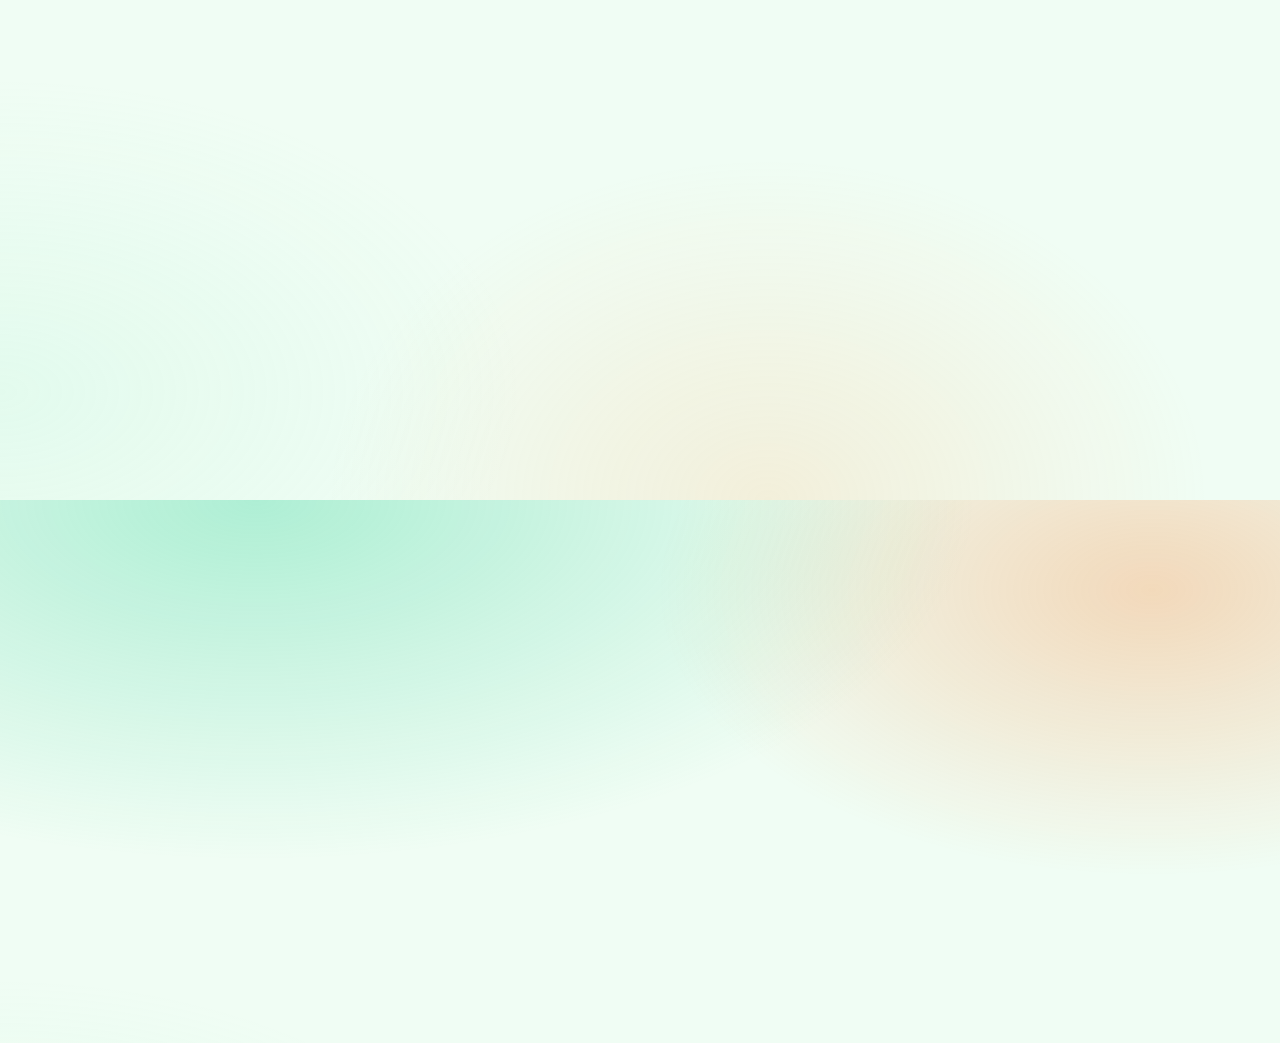
==== commit 5319823f: "更新" ====
--- a/index.html
+++ b/index.html
@@ -79,48 +79,12 @@
             </div>
           </div>
           <nav class="nav-main" aria-label="Primary">
+            <a class="navlink" href="#members">成员介绍</a>
             <a class="navlink" href="#project-timeline">项目时间线</a>
-            <div class="nav-item">
-              <a class="navlink" href="#motivation-research" aria-haspopup="true">Motivation &amp; Research</a>
-              <ul class="nav-submenu" role="list">
-                <li><a href="#motivation-spark">The Spark: Why This Matters?</a></li>
-                <li><a href="#motivation-gap">What&apos;s Missing in the Wild?</a></li>
-                <li><a href="#motivation-stakeholders">Who Cares &amp; Who Feels</a></li>
-                <li><a href="#personas">User personas</a></li>
-              </ul>
-            </div>
-            <div class="nav-item">
-              <a class="navlink" href="#user-requirements" aria-haspopup="true">User Requirements</a>
-              <ul class="nav-submenu" role="list">
-                <li><a href="#user-journey">A Day in Their Shoes</a></li>
-                <li><a href="#user-requirements-features">From &apos;I Wish&apos; to &apos;It Must&apos;</a></li>
-                <li><a href="#user-evidence">Proof We Listened</a></li>
-              </ul>
-            </div>
-            <div class="nav-item">
-              <a class="navlink" href="#ideation-alternatives" aria-haspopup="true">Ideation &amp; Alternatives</a>
-              <ul class="nav-submenu" role="list">
-                <li><a href="#ideation-wild-beginnings">The Wild Beginnings</a></li>
-                <li><a href="#ideation-options">From Option A to Option B: The Shift We Made</a></li>
-                <li><a href="#ideation-low-fi">First Tangible Shape</a></li>
-              </ul>
-            </div>
-            <div class="nav-item">
-              <a class="navlink" href="#technical-implementation" aria-haspopup="true">Technical Implementation</a>
-              <ul class="nav-submenu" role="list">
-                <li><a href="#technical-architecture">How the Machine Thinks</a></li>
-                <li><a href="#technical-prototype">From Sketch to Clickable Reality</a></li>
-                <li><a href="#technical-contributions">Who Built Which Gear</a></li>
-              </ul>
-            </div>
-            <div class="nav-item">
-              <a class="navlink" href="#evaluation-reflection" aria-haspopup="true">Evaluation &amp; Reflection</a>
-              <ul class="nav-submenu" role="list">
-                <li><a href="#evaluation-usability">Real People, Real Clicks, Real Truth</a></li>
-                <li><a href="#evaluation-iteration">Break It, Fix It, Level Up</a></li>
-                <li><a href="#evaluation-reflection-final">If We Knew Then What We Know Now</a></li>
-              </ul>
-            </div>
+            <a class="navlink" href="#ua-detail-spatiotemporal">冲突事件</a>
+            <a class="navlink" href="#ua-detail-poi-density">POI</a>
+            <a class="navlink" href="#ua-detail-agriculture">NDVI</a>
+            <a class="navlink" href="#ua-detail-nightlight">夜光遥感</a>
             <div class="nav-actions">
               <button class="btn" id="backToWelcomeBtn" type="button" aria-label="Back to welcome page">
                 Back
@@ -248,94 +212,19 @@
             </article>
           </section>
 
-          <section id="product-intro" aria-label="Pockety product introduction">
+
+          <section id="members" aria-labelledby="members-intro-heading">
             <div class="section-head">
-              <h3>What is Pockety Favorite Agent?</h3>
-              <p>A playful AI system for cross-platform favorites digestion</p>
+              <h3 id="members-intro-heading">成员介绍</h3>
             </div>
-            <article class="panel">
-              <div class="panel-inner">
-                <p class="value">
-                  Tired of endlessly saving tutorials, articles, and videos across Bilibili, RedNote, Douyin, and
-                  CSDN, only to never revisit your ever-growing collection?
-                </p>
-                <p class="value">
-                  Pockety is an AI-powered favorites management system built to cure modern
-                  <strong>Collection Digestion Disorder</strong>. It automatically syncs and categorizes cross-platform
-                  saved content, generates personalized weekly knowledge digests and audio summaries, builds an
-                  interactive visualized knowledge graph from scattered favorites, and lets users chat and ask
-                  questions directly over their own saved library with advanced RAG-powered AI.
-                </p>
-                <p class="value">
-                  Designed with a human-centric and playful experience, Pockety transforms idle "save and forget"
-                  clutter into an organized, actively growing personal knowledge base, making learning effortless and
-                  efficient.
-                </p>
-              </div>
-            </article>
-          </section>
-
-          <section id="members" aria-label="Team members">
-            <div class="section-head">
-              <h3 id="three-playful-requirements-heading">Three Playful Requirements</h3>
-            </div>
-            <div
-              class="pockety-feature-cards"
-              role="region"
-              aria-labelledby="three-playful-requirements-heading"
-            >
-              <article class="pockety-feature-card">
-                <h4 class="pockety-feature-card__title">
-                  <span class="pockety-feature-card__icon" aria-hidden="true">🧠</span>
-                  AI Agent Q&amp;A
-                </h4>
-                <p class="pockety-feature-card__body">
-                  Not just search — it's a little knowledge buddy. It answers your saved content in a playful,
-                  conversational tone. Turning "dig through my favorites" into "just ask."
-                </p>
-                <blockquote class="pockety-feature-card__quote">
-                  <p>
-                    <em>"What did that Bilibili tutorial say again?" — Just ask Pockety.</em>
-                  </p>
-                </blockquote>
-              </article>
-              <article class="pockety-feature-card">
-                <h4 class="pockety-feature-card__title">
-                  <span class="pockety-feature-card__icon" aria-hidden="true">🏷️</span>
-                  AI-Powered Smart Categorization
-                </h4>
-                <p class="pockety-feature-card__body">
-                  No more messy collections. The system automatically tags your links, notes, and videos, then presents
-                  them in a cute floating-card interface. Organizing becomes surprisingly enjoyable.
-                </p>
-                <blockquote class="pockety-feature-card__quote">
-                  <p><em>From "save and forget" to "feels good to look at."</em></p>
-                </blockquote>
-              </article>
-              <article class="pockety-feature-card">
-                <h4 class="pockety-feature-card__title">
-                  <span class="pockety-feature-card__icon" aria-hidden="true">📊</span>
-                  Playful Weekly Report
-                </h4>
-                <p class="pockety-feature-card__body">
-                  See what you saved, what you missed — visualized in soft cloud-shaped charts. It turns boring stats into
-                  a lighthearted weekly ritual.
-                </p>
-                <blockquote class="pockety-feature-card__quote">
-                  <p>
-                    <em>Not to stress you out. Just a gentle reminder: "Your saved world just grew a little bigger."</em>
-                  </p>
-                </blockquote>
-              </article>
-            </div>
-
-            <div class="members-grid" role="list">
+
+            <div class="members-grid" role="list" aria-label="团队成员">
               <article class="member-card member-pink" role="listitem">
                 <div class="member-card-inner">
                   <div class="member-face member-face-front">
                     <div class="id-strip">ID card</div>
                     <div class="member-avatar" aria-hidden="true">
-                      <img src="./images_home/jingxuan-weng.png" alt="" loading="lazy" decoding="async" />
+                      <img src="./hsy.jpg" alt="" loading="lazy" decoding="async" />
                     </div>
                     <p class="name">Jingxuan Weng</p>
                     <p class="meta">2364452</p>
@@ -634,1161 +523,1517 @@
             </div>
           </section>
 
-          <section id="motivation-research" class="home-module" aria-labelledby="motivation-research-heading">
-            <div class="section-head">
-              <h3 id="motivation-research-heading">Motivation &amp; Research</h3>
-              <p>Why the problem matters, where existing work falls short, and who we serve</p>
-            </div>
-            <article class="panel">
-              <div class="panel-inner">
-                <p class="value">This section explains why the problem matters, where existing work falls short, and who our key stakeholders are.</p>
-              </div>
-            </article>
-
-            <div class="section-head">
-              <h4 id="motivation-spark">The Spark: Why This Matters?</h4>
-              <p>From excessive saving to poor digestion</p>
-            </div>
-            <article class="panel">
-              <div class="panel-inner">
-                <p class="value">
-                  In the current era of severe information overload, college students extensively consume fragmented content from WeChat, Douyin, RedNote, and Bilibili daily. They frequently save articles, videos, notes and resources to platform favorites with the positive expectation of reviewing, learning and digesting these materials later. Nevertheless, long-term observations and surveys among student groups reveal an extremely common issue: most saved favorite content is never reopened, read or learned. Instead, it gradually accumulates as useless digital garbage, forming a typical Collection-Digestion Disorder.
-                </p>
-                <p class="value">
-                  This gap between active collection and passive abandonment causes serious waste of information resources, weakens learning efficiency, and leads to fragmented, disorganized personal knowledge. Existing tools either focus on simple bookmark storage or lack playful automated digestion mechanisms. Therefore, our team chooses this user-centric intelligent knowledge management track. We aim to develop Pockety (FavoriteAgent) to unify cross-platform favorites, automate content organization, provide playful periodic digests, and build a queryable personal knowledge base, fundamentally solving Collection-Digestion Disorder and turning dormant collections into usable knowledge for college students.
-                </p>
-              </div>
-            </article>
-
-            <div class="section-head">
-              <h4 id="motivation-gap">What&apos;s Missing in the Wild?</h4>
-              <p>Literature and product benchmark analysis</p>
-            </div>
-
-            <article class="panel">
-              <div class="panel-inner">
-                <h4>1. Research Literature</h4>
-
-                <div class="table-wrap research-lit-table-wrap">
-                  <table class="contrib-table research-lit-table">
-                    <thead>
-                      <tr>
-                        <th scope="col">Paper Title</th>
-                        <th scope="col">Did Well</th>
-                        <th scope="col">Missed</th>
-                      </tr>
-                    </thead>
-                    <tbody>
-                      <tr>
-                        <td>
-                          <strong>1.1 Knowledge Graph Generation and Application for Unstructured Data Using Data Processing Pipeline</strong>
-                        </td>
-                        <td>
-                          Multi-modal entity and relation extraction for text, image, and video.<br />
-                          User-interest-aware semantic tagging and deduplication.<br />
-                          Cross-source knowledge fusion to reduce redundancy.
-                        </td>
-                        <td>
-                          No audio/podcast generation for commuting scenarios.<br />
-                          No spaced-repetition memory-card scheduling.<br />
-                          No real-time crawling for major Chinese platforms (Douyin / Xiaohongshu / Bilibili).
-                        </td>
-                      </tr>
-                      <tr>
-                        <td>
-                          <strong>1.2 Retrieval-augmented generation for educational application: A systematic survey</strong>
-                        </td>
-                        <td>
-                          Context-aware retrieval improves RAG answer accuracy.<br />
-                          Dynamic incremental updates for newly saved content.<br />
-                          Personalized summarization adjusted to user expertise.
-                        </td>
-                        <td>
-                          No visualized knowledge-graph presentation.<br />
-                          No automatic flashcard generation for hard knowledge.<br />
-                          No batch processing for daily favorites digest.
-                        </td>
-                      </tr>
-                      <tr>
-                        <td>
-                          <strong>1.3 Personalized Language Learning Using Spaced Repetition Scheduling</strong>
-                        </td>
-                        <td>
-                          Forgetting-aware tracing combines deep learning and memory modeling.<br />
-                          RL-based scheduling optimizes review timing from real feedback.<br />
-                          Real-world validation shows measurable gains on language-learning datasets.
-                        </td>
-                        <td>
-                          Narrow scope: mainly for language learning, not general knowledge management.<br />
-                          No multi-modal support for audio output or knowledge-graph visualization.<br />
-                          No platform integration with Douyin / Xiaohongshu / Bilibili.
-                        </td>
-                      </tr>
-                    </tbody>
-                  </table>
-                </div>
-              </div>
-            </article>
-
-            <article class="panel" style="margin-top: 14px">
-              <div class="panel-inner">
-                <h4>2. Product Benchmark</h4>
-
-                <div class="table-wrap product-benchmark-table-wrap">
-                  <table class="contrib-table product-benchmark-table">
-                    <thead>
-                      <tr>
-                        <th scope="col">Product</th>
-                        <th scope="col">Did Well</th>
-                        <th scope="col">Missed</th>
-                      </tr>
-                    </thead>
-                    <tbody>
-                      <tr>
-                        <td><strong>2.1 NotebookLM (Google)</strong></td>
-                        <td>
-                          High-quality AI audio overviews and dialogue-style podcasts.<br />
-                          Strong source-grounded RAG with low hallucination risk.<br />
-                          Cross-document relation mining.
-                        </td>
-                        <td>
-                          No native support for Douyin / Xiaohongshu / Bilibili.<br />
-                          No automatic memory/flashcard generation.<br />
-                          No interactive visual knowledge graph.
-                        </td>
-                      </tr>
-                      <tr>
-                        <td><strong>2.2 Karakeep</strong></td>
-                        <td>
-                          Self-hosted privacy and full webpage archiving.<br />
-                          AI auto-tagging and full-text search across formats.<br />
-                          Video support via yt-dlp for Bilibili-like sources.
-                        </td>
-                        <td>
-                          No built-in TTS podcast generation.<br />
-                          No spaced-repetition flashcard system.<br />
-                          Weak knowledge graph, mainly tag-based association.
-                        </td>
-                      </tr>
-                      <tr>
-                        <td><strong>2.3 Cubox</strong></td>
-                        <td>
-                          Strong WeChat ecosystem integration.<br />
-                          Mature RAG full-library natural language QA.<br />
-                          Link snapshot and permanent content preservation.
-                        </td>
-                        <td>
-                          No one-click daily digest audio output.<br />
-                          No automatic hard-knowledge flashcard push.<br />
-                          No interactive knowledge-graph visualization.
-                        </td>
-                      </tr>
-                      <tr>
-                        <td><strong>2.4 Bilibili-RAG</strong></td>
-                        <td>
-                          End-to-end Bilibili favorites ASR to vector DB to QA pipeline.<br />
-                          Robust audio extraction and fallback mechanisms.<br />
-                          Open and customizable for secondary development.
-                        </td>
-                        <td>
-                          Only supports Bilibili, no WeChat/Douyin/Xiaohongshu.<br />
-                          No tagging/categorization system.<br />
-                          No memory-card or podcast-oriented learning features.
-                        </td>
-                      </tr>
-                    </tbody>
-                  </table>
-                </div>
-              </div>
-            </article>
-
-            <div class="section-head">
-              <h4 id="motivation-stakeholders">Who Cares &amp; Who Feels</h4>
-              <p>Primary and secondary users we serve</p>
-            </div>
-            <article class="panel">
-              <div class="panel-inner">
-                <ul class="bullets">
-                  <li>University students who rely on digital content for continuous learning.</li>
-                  <li>University students preparing for internships and full-time job applications.</li>
-                </ul>
-              </div>
-            </article>
-
-            <section id="personas" aria-label="User personas">
-              <div class="persona-track">
-                <article class="persona-creative persona-left">
-                  <div class="persona-creative-head">
-                    <img
-                      class="persona-avatar"
-                      src="./images_User Requirements/yu-chen.png"
-                      alt="Yu Chen avatar"
-                      loading="lazy"
-                      decoding="async"
-                    />
-                    <div class="persona-head-copy">
-                      <p class="persona-step">Persona 01</p>
-                      <h4>Yu Chen</h4>
-                      <p class="persona-meta">Age 20 · Female · University Student (Computer Science Major)</p>
-                    </div>
-                  </div>
-                  <div class="persona-creative-body">
-                    <div class="persona-layer">
-                      <p class="label">Typical Behavior</p>
-                      <p class="value">
-                        Watches tutorials on Bilibili daily, saves code on CSDN, and keeps notes on Xiaohongshu.
-                        Believes saving means learning, but revisit rate is below 10%.
-                      </p>
-                    </div>
-                    <div class="persona-layer">
-                      <p class="label">Pain Points</p>
-                      <ul class="bullets">
-                        <li>
-                          <strong>Search Barriers:</strong> Must switch between four apps during exams/projects to find
-                          one remembered technical point.
-                        </li>
-                        <li>
-                          <strong>Anxiety Loop:</strong> More than 500 unread items trigger stress and avoidance.
-                        </li>
-                        <li>
-                          <strong>Logical Disconnect:</strong> Related Bilibili and CSDN content cannot be linked into
-                          one knowledge path.
-                        </li>
-                      </ul>
-                    </div>
-                    <div class="persona-layer">
-                      <p class="label">Core Expectations</p>
-                      <p class="value">
-                        Connect cross-platform knowledge, auto-build a knowledge graph, and support Q&amp;A from saved
-                        content.
-                      </p>
-                    </div>
-                  </div>
-                </article>
-
-                <article class="persona-creative persona-right">
-                  <div class="persona-creative-head">
-                    <img
-                      class="persona-avatar"
-                      src="./images_User Requirements/adam.png"
-                      alt="Adam avatar"
-                      loading="lazy"
-                      decoding="async"
-                    />
-                    <div class="persona-head-copy">
-                      <p class="persona-step">Persona 02</p>
-                      <h4>Adam</h4>
-                      <p class="persona-meta">Age 22 · Male · Senior Student / Job Seeker / New Intern</p>
-                    </div>
-                  </div>
-                  <div class="persona-creative-body">
-                    <div class="persona-layer">
-                      <p class="label">Typical Behavior</p>
-                      <p class="value">
-                        Saves resume/interview/internship/product resources in bursts. Adds dozens weekly but rarely
-                        revisits, so the collection becomes a mental comfort zone.
-                      </p>
-                    </div>
-                    <div class="persona-layer">
-                      <p class="label">Pain Points</p>
-                      <ul class="bullets">
-                        <li>
-                          <strong>Asset Fragility:</strong> Valuable saved content is later deleted or paywalled,
-                          causing frustration and helplessness.
-                        </li>
-                        <li>
-                          <strong>Categorization Fatigue:</strong> Manual tagging is tiring, but no tagging leads to
-                          chaos and a dumping-ground folder.
-                        </li>
-                        <li>
-                          <strong>Lack of Reminders:</strong> Key deadlines are missed without proactive reminders, so
-                          plans and actions disconnect.
-                        </li>
-                      </ul>
-                    </div>
-                    <div class="persona-layer">
-                      <p class="label">Core Expectations</p>
-                      <p class="value">
-                        Keep reliable backups even if source posts disappear, quickly extract key takeaways, and
-                        categorize/tag content for easier retrieval.
-                      </p>
-                    </div>
-                  </div>
-                </article>
-              </div>
-            </section>
-          </section>
-
-          <section id="user-requirements" class="home-module" aria-labelledby="user-requirements-heading">
-            <div class="section-head">
-              <h3 id="user-requirements-heading">User Requirements</h3>
-              <p>Journey analysis, feature requirements, and field evidence</p>
-            </div>
-            <article class="panel">
-              <div class="panel-inner">
-                <p class="value">This section summarizes user needs through journey analysis, feature requirements, and real-life evidence.</p>
-              </div>
-            </article>
-
-            <div class="section-head">
-              <h4 id="user-journey">A Day in Their Shoes</h4>
-              <p>From collection to review: behavior, pain points, and opportunities</p>
-            </div>
-            <article class="panel">
-              <div class="panel-inner">
-                <figure class="media-card">
-                  <img
-                    src="./images_User Requirements/user-journey-map.png"
-                    alt="User journey map showing stages, behaviors, pain points, opportunities, and competitor issues"
-                    loading="lazy"
-                    decoding="async"
-                  />
-                </figure>
-              </div>
-            </article>
-
-            <div class="section-head">
-              <h4 id="user-requirements-features">From &apos;I Wish&apos; to &apos;It Must&apos;</h4>
-              <p>Core feature requirements derived from user research</p>
-            </div>
-            <div class="requirements-list">
-              <article class="shot requirement-item">
-                <b>AI Agent Q&amp;A</b>
-                <p>Delivers playful, engaging responses that make everyday interactions more enjoyable.</p>
-              </article>
-              <article class="shot requirement-item">
-                <b>AI-assisted Favorite Categorization</b>
-                <p>
-                  Combines a dedicated playful UI with practical categorization, helping users keep their saved content
-                  neat and well organized.
-                </p>
-              </article>
-              <article class="shot requirement-item">
-                <b>Weekly Report</b>
-                <p>
-                  Creates a playful reviewing experience through remarkable statistics and a sense of ritual, encouraging
-                  users to revisit and reflect on the content they have saved.
-                </p>
-              </article>
-            </div>
-
-            <div class="section-head">
-              <h4 id="user-evidence">Proof We Listened</h4>
-              <p>Interviewing a potential user</p>
-            </div>
-            <div class="evidence-grid evidence-proof-three">
-              <figure class="media-card">
-                <img src="./images_User Requirements/evidence-life-1.png" alt="Two students observing saved-content usage on laptop in classroom" loading="lazy" decoding="async" />
-              </figure>
-              <figure class="media-card">
-                <img src="./images_User Requirements/evidence-life-2.png" alt="Participant pointing at laptop screen showing saved-content platform" loading="lazy" decoding="async" />
-              </figure>
-              <figure class="media-card">
-                <img src="./images_User Requirements/evidence-life-3.png" alt="Interview scene during field research on content saving habits" loading="lazy" decoding="async" />
-              </figure>
-              <figure class="media-card">
-                <img src="./images_User Requirements/evidence-life-4.png" alt="Dorm study scenario discussing saved information retrieval workflow" loading="lazy" decoding="async" />
-              </figure>
-              <figure class="media-card evidence-proof-three__kife">
-                <img
-                  src="./images_User Requirements/evidence-kife-5.png"
-                  alt="Participant using laptop during field research on saved-content habits"
-                  loading="lazy"
-                  decoding="async"
-                />
-              </figure>
-            </div>
-          </section>
-
-          <section id="ideation-alternatives" class="home-module" aria-labelledby="ideation-alternatives-heading">
-            <div class="section-head">
-              <h3 id="ideation-alternatives-heading">Ideation &amp; Alternatives</h3>
-              <p>Sketches, design alternatives, and low-fidelity prototypes</p>
-            </div>
-            <article class="panel">
-              <div class="panel-inner">
-                <p class="value">This section presents early ideation sketches, design alternatives, and selected low-fidelity prototype directions.</p>
-              </div>
-            </article>
-
-            <div class="section-head">
-              <h4 id="ideation-wild-beginnings">The Wild Beginnings</h4>
-              <p>Rapid ideation sketches exploring multiple interaction paths</p>
-            </div>
-            <article class="panel">
-              <div class="panel-inner">
-                <figure class="media-card">
-                  <img
-                    src="./images_Ideation & Alternativesw/crazy-eights.png"
-                    alt="Crazy Eights sketch sheet with multiple mobile interface concepts"
-                    loading="lazy"
-                    decoding="async"
-                  />
-                </figure>
-              </div>
-            </article>
-
-            <div class="section-head">
-              <h4 id="ideation-options">From Option A to Option B: The Shift We Made</h4>
-              <p>Comparison between original and optimized direction</p>
-            </div>
-            <div class="ideation-alt-grid">
-              <article class="shot ideation-alt-item">
-                <b>Option A (Original)</b>
-                <p>
-                  Rigid, high-saturation solid matcha green flat UI. Lacking depth or whitespace, all modules appear as
-                  monotonous, indistinguishable blocks. Weekly reports rely on rigid text lists - completely lacking any
-                  engaging visual interaction.
-                </p>
-              </article>
-              <article class="shot ideation-alt-item">
-                <b>Option B (Optimized)</b>
-                <p>
-                  We adopted a soft, dreamy pastel gradient system with generous whitespace. Core functions are
-                  structured as independent, elevated floating cards. We introduced a playful cloud-shaped visual
-                  hierarchy for the weekly overview, turning abstract data into friendly, approachable graphics.
-                </p>
-              </article>
-            </div>
-            <article class="panel ideation-justification">
-              <div class="panel-inner">
-                <h4>Justification</h4>
-                <p class="value">
-                  This iteration embodies a Playful design philosophy beyond aesthetics: The gentle, vibrant color
-                  palette and airy layout creates a stress-free environment, dissolving users' anxiety towards their
-                  cluttered collections. Playful cloud visualization transforms tedious data sorting into an intuitive,
-                  delightful experience. Floating cards establish clear visual boundaries, while the whimsical style
-                  aligns perfectly with our AI-powered dialogue and sorting features.
-                </p>
-              </div>
-            </article>
-
-            <div class="section-head">
-              <h4 id="ideation-low-fi">First Tangible Shape</h4>
-              <p>Selected direction translated into low-fidelity mobile interfaces</p>
-            </div>
-            <article class="panel">
-              <div class="panel-inner">
-                <p class="value">
-                  Low-Fi figma link：
-                  <a
-                    href="https://www.figma.com/proto/PaMURBeNrMMcPKupq5qzze/CPT208-FavoriteAgent?node-id=3640-283&amp;t=sB5iQxEH45Biszzw-1"
-                    target="_blank"
-                    rel="noopener noreferrer"
-                    >https://www.figma.com/proto/PaMURBeNrMMcPKupq5qzze/CPT208-FavoriteAgent?node-id=3640-283&amp;t=sB5iQxEH45Biszzw-1</a>
-                </p>
-                <div class="lowfi-stack">
-                  <figure class="media-card">
-                    <img
-                      src="./images_Ideation & Alternativesw/low-fi-prototype-1.png"
-                      alt="Low-fidelity prototype version one"
-                      loading="lazy"
-                      decoding="async"
-                    />
-                  </figure>
-                  <figure class="media-card">
-                    <img
-                      src="./images_Ideation & Alternativesw/low-fi-prototype-2.png"
-                      alt="Low-fidelity prototype version two"
-                      loading="lazy"
-                      decoding="async"
-                    />
-                  </figure>
-                </div>
-              </div>
-            </article>
-          </section>
-
-          <section id="technical-implementation" class="home-module" aria-labelledby="technical-implementation-heading">
-            <div class="section-head">
-              <h3 id="technical-implementation-heading">Technical Implementation</h3>
-              <p>Architecture, prototype entry, and team contributions</p>
-            </div>
-            <article class="panel">
-              <div class="panel-inner">
-                <p class="value">This section presents architecture assets, prototype entry, and team contributions.</p>
-              </div>
-            </article>
-
-            <div class="section-head">
-              <h4 id="technical-architecture">How the Machine Thinks</h4>
-              <p>Architecture diagram</p>
-            </div>
-            <article class="panel">
-              <div class="panel-inner">
-                <figure class="media-card">
-                  <img
-                    src="./images_Technical Implementation/Sequence_diagram.png"
-                    alt="System architecture sequence diagram"
-                    loading="lazy"
-                    decoding="async"
-                  />
-                </figure>
-              </div>
-            </article>
-
-            <div class="section-head">
-              <h4 id="technical-prototype">From Sketch to Clickable Reality</h4>
-              <p>URL to the hosted system</p>
-            </div>
-            <article class="panel">
-              <div class="panel-inner">
-                <p class="value">
-                  <strong>URL:</strong>
-                  <a href="https://pockety-three.vercel.app" target="_blank" rel="noopener noreferrer">https://pockety-three.vercel.app</a>
-                </p>
-              </div>
-            </article>
-
-            <div class="section-head">
-              <h4 id="technical-contributions">Who Built Which Gear</h4>
-              <p>Role assignment and specific deliverables</p>
-            </div>
-            <article class="panel">
-              <div class="panel-inner">
-                <div class="table-wrap">
-                  <table class="contrib-table">
-                    <thead>
-                      <tr>
-                        <th>Team Member</th>
-                        <th>Role</th>
-                        <th>Specific Contributions</th>
-                      </tr>
-                    </thead>
-                    <tbody>
-                      <tr>
-                        <td>Jingxuan Weng</td>
-                        <td>UI Designer / Front-end Developer</td>
-                        <td>
-                          Designed the project UI in Figma, assisted in poster creation, and developed the Process
-                          Portfolio website on GitHub.
-                        </td>
-                      </tr>
-                      <tr>
-                        <td>Haotian Ma</td>
-                        <td>Back-end Developer</td>
-                        <td>
-                          Implemented back-end code, fine-tuned, handled front-end and back-end integration, adapted
-                          LLM to fit the project theme, assisted in poster creation, and conducted preliminary research on relevant products and
-                          technologies.
-                        </td>
-                      </tr>
-                      <tr>
-                        <td>Zeyu Yin</td>
-                        <td>UI Designer / Portfolio Editor</td>
-                        <td>
-                          Designed the project UI in Figma, wrote and integrated the content of the Process Portfolio, assisted in poster creation, and participated in project testing.
-                        </td>
-                      </tr>
-                      <tr>
-                        <td>Hongming Guo</td>
-                        <td>Team Leader</td>
-                        <td>
-                          Coordinated project progress, conducted user research, completed poster design &amp; production &amp; video demo, led project testing, optimized frontend codeand, took charge of poster design and production.
-                        </td>
-                      </tr>
-                    </tbody>
-                  </table>
-                </div>
-              </div>
-            </article>
-          </section>
-
-          <section id="evaluation-reflection" class="home-module" aria-labelledby="evaluation-reflection-heading">
-            <div class="section-head">
-              <h3 id="evaluation-reflection-heading">Evaluation &amp; Reflection</h3>
-              <p>Usability findings, iteration direction, and team reflections</p>
-            </div>
-            <article class="panel">
-              <div class="panel-inner">
-                <p class="value">This section summarizes usability findings, iteration direction, and final reflections from the team.</p>
-              </div>
-            </article>
-
-            <div class="section-head">
-              <h4 id="evaluation-usability">Real People, Real Clicks, Real Truth</h4>
-              <p>Survey and interview feedback after high-fidelity prototype</p>
-            </div>
-            <article class="panel">
-              <div class="panel-inner">
-                <ul class="bullets">
-                  <li>After completing the high-fidelity prototype, we conducted a survey and short interviews with volunteers.</li>
-                  <li>
-                    The results showed that the front page was the most confusing part, they reported difficulties in
-                    understanding how to use it and only one participant was aware of the function of this system after
-                    the first seen of this system.
-                  </li>
-                  <li>
-                    Some users also criticized the design of the front page and the report page, and some did not notice
-                    that the favorites collection could be expanded without guidance. One of the users I interviewed told
-                    me that you should add more messages informing users about the ai function, otherwise they might
-                    overlook it.
-                  </li>
-                  <li>
-                    In addition, another user informs me that the ai chatting is not smart enough, which might stick to
-                    the favorite knowledge without considering the meaning of the question. Also, an active question
-                    could be added at the end of each response, which connects and binds more information in the
-                    favorites. None of the participants selected the weekly report as the most valuable feature,
-                    suggesting that this function may need to be redesigned in later iterations.
-                  </li>
-                  <li>Despite these drawbacks, most participants still expressed a willingness to use the system and recommend it to others</li>
-                </ul>
-              </div>
-            </article>
-
-            <div class="section-head">
-              <h4 id="evaluation-iteration">Break It, Fix It, Level Up</h4>
-              <p>Improvement direction based on testing insights</p>
-            </div>
-            <article class="panel">
-              <div class="panel-inner">
-                <p class="value">
-                  In our evaluation, we conducted two rounds of user testing. The first round involved participants who
-                  had previously tested our low-fi prototype, while the second round involved first-time users of the
-                  current system.
-                </p>
-                <p class="value">
-                  The results indicated that the current version still has several usability issues, particularly in
-                  workflow guidance and homepage design. Among users who had tested the low-fi prototype, 25% reported
-                  concerns about the homepage design. However, among first-time users, this complaint rate increased to
-                  35.7%. In terms of function entrances, almost all low-fi prototype users were already familiar with
-                  them, whereas only 70.5% of first-time users clearly understood the meaning of each function entrance.
-                  During the interviews, participants also pointed out that the auto-categorization function lacked
-                  transparency and user autonomy
-                </p>
-                <div class="lowfi-stack">
-                  <figure class="media-card">
-                    <img
-                      src="./images_Evaluation & Reflection/lowfi_user1.png"
-                      alt="User testing results among participants who had tested the low-fi prototype"
-                      loading="lazy"
-                      decoding="async"
-                    />
-                  </figure>
-                  <figure class="media-card">
-                    <img
-                      src="./images_Evaluation & Reflection/new_user1.png"
-                      alt="User testing results among first-time users of the current system"
-                      loading="lazy"
-                      decoding="async"
-                    />
-                  </figure>
-                </div>
-                <p class="value">
-                  To address this issue, we made one design improvement. When users upload a file, the system now
-                  displays a notification for five seconds, showing which collection the document has been automatically
-                  stored in. This change aims to make the auto-categorization process more transparent and easier for
-                  users to understand.
-                </p>
-                <p class="value">
-                  Despite these drawbacks, several functions received positive feedback from participants. Among users
-                  who had tested the low-fi prototype, 87.5% stated that they would like to continue using the system.
-                  In addition, most participants were clearly aware of the AI function and were able to use it smoothly.
-                  Overall, 95.5% of participants could interact with the system using ready-made questions, and 81%
-                  found it easy to chat with the AI assistant. The UI design also received positive comments from users,
-                  as shown in the pie chart.
-                </p>
-                <figure class="media-card media-card--eval-pie">
-                  <img
-                    src="./images_Evaluation & Reflection/all_user.png"
-                    alt="Pie chart of positive feedback on UI design and AI-related functions"
-                    loading="lazy"
-                    decoding="async"
-                  />
-                </figure>
-                <div class="evidence-grid iteration-grid">
-                  <figure class="media-card">
-                    <img
-                      src="./images_Evaluation & Reflection/iteration1.png"
-                      alt="Design iteration 1"
-                      loading="lazy"
-                      decoding="async"
-                    />
-                  </figure>
-                  <figure class="media-card">
-                    <img
-                      src="./images_Evaluation & Reflection/iteration2.png"
-                      alt="Design iteration 2"
-                      loading="lazy"
-                      decoding="async"
-                    />
-                  </figure>
-                  <figure class="media-card">
-                    <img
-                      src="./images_Evaluation & Reflection/iteration3.png"
-                      alt="Design iteration 3"
-                      loading="lazy"
-                      decoding="async"
-                    />
-                  </figure>
-                  <figure class="media-card">
-                    <img
-                      src="./images_Evaluation & Reflection/iteration4.png"
-                      alt="Design iteration 4"
-                      loading="lazy"
-                      decoding="async"
-                    />
-                  </figure>
-                </div>
-              </div>
-            </article>
-
-            <div class="section-head">
-              <h4 id="evaluation-reflection-final">If We Knew Then What We Know Now</h4>
-              <p>What we learned from design and validation</p>
-            </div>
-            <article class="panel">
-              <div class="panel-inner">
-                <p class="value"><strong>Ethic and social impact</strong></p>
-                <p class="value">
-                  Data privacy is a key ethical concern in our system, as users are required to upload content and files.
-                  Since the auto-categorization function needs to analyse the uploaded materials, users should be clearly
-                  informed about how their data is processed, stored, and used. Accessing users&apos; saved or favourite
-                  content should also require explicit user permission. Therefore, our design should reduce unnecessary
-                  data exposure and ensure that users understand how their content is used by the system.
-                </p>
-                <p class="value">
-                  From a social perspective, our design may help users reduce information overload caused by excessive
-                  content saving. However, users should not rely completely on AI-generated summaries or recommendations.
-                  The AI functions should support users&apos; learning, searching, and reviewing processes rather than
-                  replace their own judgement.
-                </p>
-                <p class="value"><strong>AI use</strong></p>
-                <p class="value">
-                  We mainly use generative AI tools (such as Cursor and ChatGPT) as a development assistant to build a
-                  FastAPI back-end framework, connect SQLite and Chroma databases, and reconstruct the HTML exported by
-                  Figma into usable components. This greatly reduces the workload of the sample code and accelerates the
-                  prototype development. However, the code generated by AI is often only applicable to the &quot;ideal
-                  path&quot;, and problems such as upload function, CORS cross-domain restrictions and httpx timeout still
-                  need to be carefully reviewed and debugged manually. In practice, AI is more like a draft generator than a
-                  reliable engineer, and the key links still need to be judged manually.
-                </p>
-                <p class="value">
-                  In general, AI has accelerated the implementation process but failed to replace decision-making. We still
-                  need to judge for ourselves when to adopt AI output, when to rewrite the code and how to deal with the
-                  failure scenario. The project clearly shows that while AI improves productivity, it also expands the
-                  boundaries of responsibility.
-                </p>
-              </div>
-            </article>
-          </section>
-
-          <section id="reference" class="home-module" aria-labelledby="reference-heading">
-            <div class="section-head">
-              <h3 id="reference-heading">Reference</h3>
-            </div>
-            <article class="panel">
-              <div class="panel-inner">
-                <p class="value">
-                  [1] Chatgpt 5.5-Thinking, accessed on 2026-05-02, available at
-                  <a href="https://chatgpt.com" target="_blank" rel="noopener noreferrer">https://chatgpt.com</a>. Used
-                  for refining grammar mistakes in the script of Video Demo.
-                </p>
-                <p class="value">
-                  [2] Seedance, 2.0, accessed on 2026-05-01, available at
-                  <a href="https://www.doubao.com/" target="_blank" rel="noopener noreferrer">https://www.doubao.com/</a>.
-                  Used for generating the hook part of Video Demo
-                </p>
-                <p class="value">
-                  [3] ElevenLabs, Text to Speech, accessed on 2026-05-02, available at
-                  <a href="https://elevenlabs.io/" target="_blank" rel="noopener noreferrer">https://elevenlabs.io/</a>.
-                  Used for generating the voice-over audio of the Video Demo.
-                </p>
-                <p class="value">
-                  [4] Chatgpt 5.5-Thinking, accessed on 2026-05-07, available at
-                  <a href="https://chatgpt.com" target="_blank" rel="noopener noreferrer">https://chatgpt.com</a>. Used
-                  for refining grammar in process portfolio.
-                </p>
-                <p class="value">
-                  [5] Cursor, v0.40, accessed from 2026-03-16 to 2026-05-08, available at
-                  <a href="https://cursor.com/" target="_blank" rel="noopener noreferrer">https://cursor.com</a>. Used for
-                  vibe coding the system &apos;s back-end code, portfolio website, fine-tuning, handling front-end and back-end integration
-                </p>
-                
-              </div>
-            </article>
-          </section>
 
           <div class="ua-research-details" id="ua-research-details" aria-label="俄乌冲突专题详情（占位）">
             <section
               id="ua-detail-spatiotemporal"
-              class="home-module ua-research-detail ua-acled-module"
+              class="home-module ua-research-detail ua-acled-module ua-hsy-module"
               aria-labelledby="ua-detail-spatiotemporal-heading"
+            >
+              <article class="panel ua-acled-module__shell" id="uaHsyModule">
+                <div class="panel-inner ua-acled-module__inner ua-hsy-module__inner">
+                  <header class="ua-hsy-hero">
+                    <h3 id="ua-detail-spatiotemporal-heading" class="ua-acled-hero__title ua-hsy-hero__title">
+                      冲突事件与夜光遥感融合分析
+                    </h3>
+                    <p class="ua-hsy-hero__subtitle">基于 ACLED 冲突事件与夜光遥感的时空响应研究</p>
+                    <aside class="ua-hsy-bg-card">
+                      <p class="ua-hsy-bg-card__label"><span aria-hidden="true">📖</span> 项目背景</p>
+                      <p class="ua-hsy-bg-card__text">
+                        俄乌冲突爆发以来，冲突事件呈现显著的非均匀时空分布。本研究基于 ACLED 冲突事件数据与夜光遥感数据，从两个维度展开分析：① 冲突事件自身的时空演变规律；② 冲突对区域夜间活动（夜光指数）的影响及响应模式。
+                      </p>
+                    </aside>
+                    <nav class="ua-hsy-jump-nav" aria-label="板块内跳转">
+                      <a class="ua-hsy-jump-btn ua-hsy-ripple" href="#ua-hsy-process">数据处理</a>
+                      <a class="ua-hsy-jump-btn ua-hsy-ripple" href="#ua-hsy-tools">数据工具</a>
+                      <a class="ua-hsy-jump-btn ua-hsy-ripple" href="#ua-hsy-experiment">实验步骤</a>
+                      <a class="ua-hsy-jump-btn ua-hsy-ripple" href="#ua-hsy-results">成果展示</a>
+                    </nav>
+                  </header>
+
+                  <section id="ua-hsy-process" class="ua-hsy-section ua-hsy-reveal" aria-labelledby="ua-hsy-process-heading">
+                    <h4 id="ua-hsy-process-heading" class="ua-hsy-section__title">一、数据处理</h4>
+                    <div class="ua-hsy-two-col">
+                      <div class="ua-hsy-col">
+                        <h5 class="ua-hsy-col__title"><span aria-hidden="true">📊</span> 冲突事件数据处理</h5>
+                        <ol class="ua-hsy-step-list">
+                          <li class="ua-hsy-step-item"><strong>数据筛选</strong><span>筛选 ACLED 数据中 2022.01—2023.12 的记录</span></li>
+                          <li class="ua-hsy-step-item"><strong>州名统一</strong><span>统一州名（Chernihiv→Chernigov，Kyiv→Kiev，Odesa→Odessa，Zaporizhia→Zaporozh'ye，Luhansk→Lugansk，Crimea→Crimean）</span></li>
+                          <li class="ua-hsy-step-item"><strong>数据透视</strong><span>按州、月份汇总事件数与死亡人数</span></li>
+                          <li class="ua-hsy-step-item"><strong>分时期筛选</strong><span>筛选三个关键时期：2022.03、2022.09、2023.06</span></li>
+                        </ol>
+                      </div>
+                      <div class="ua-hsy-col">
+                        <h5 class="ua-hsy-col__title"><span aria-hidden="true">🌙</span> 夜光数据处理</h5>
+                        <ol class="ua-hsy-step-list">
+                          <li class="ua-hsy-step-item"><strong>宽表构建</strong><span>将夜光长表转换为「州 × 月份」宽表</span></li>
+                          <li class="ua-hsy-step-item"><strong>缺失值处理</strong><span>线性插值 + 前后向填充</span></li>
+                          <li class="ua-hsy-step-item"><strong>标准化</strong><span>Z-score 标准化，消除绝对亮度差异</span></li>
+                          <li class="ua-hsy-step-item"><strong>数据关联</strong><span>与冲突事件数据按州名匹配</span></li>
+                        </ol>
+                      </div>
+                    </div>
+                  </section>
+
+                  <section id="ua-hsy-tools" class="ua-hsy-section ua-hsy-reveal" aria-labelledby="ua-hsy-tools-heading">
+                    <h4 id="ua-hsy-tools-heading" class="ua-hsy-section__title">二、数据与工具说明</h4>
+                    <h5 class="ua-hsy-subheading">数据来源</h5>
+                    <div class="ua-hsy-flip-grid ua-hsy-flip-grid--data">
+                      <article class="ua-hsy-flip-card">
+                        <button type="button" class="ua-hsy-flip-card__flip ua-hsy-ripple" aria-label="翻转查看 ACLED 数据详情" title="翻转查看详情">
+                          <span aria-hidden="true">🔄</span>
+                        </button>
+                        <a class="ua-hsy-flip-card__dl ua-hsy-ripple" href="./ACLED.xlsx" download="ACLED.xlsx">📥 下载数据</a>
+                        <div class="ua-hsy-flip-card__inner">
+                          <div class="ua-hsy-flip-card__face ua-hsy-flip-card__face--front">
+                            <span class="ua-hsy-flip-card__icon" aria-hidden="true">📊</span>
+                            <h6 class="ua-hsy-flip-card__name">ACLED 冲突事件数据</h6>
+                            <p class="ua-hsy-flip-card__meta">来源：HDX</p>
+                            <div class="ua-hsy-tags"><span>Admin1</span><span>Events</span><span>Fatalities</span><span>Year</span><span>Month</span></div>
+                          </div>
+                          <div class="ua-hsy-flip-card__face ua-hsy-flip-card__face--back" tabindex="0" role="button" aria-label="点击返回正面">
+                            <p>用途：时空分析基础；示例：顿涅茨克 2305起；量级：2022-2023 约4.2万条</p>
+                          </div>
+                        </div>
+                      </article>
+                      <article class="ua-hsy-flip-card">
+                        <button type="button" class="ua-hsy-flip-card__flip ua-hsy-ripple" aria-label="翻转查看矢量数据详情" title="翻转查看详情">
+                          <span aria-hidden="true">🔄</span>
+                        </button>
+                        <a class="ua-hsy-flip-card__dl ua-hsy-ripple" href="./Ukraine.zip" download="Ukraine.zip">📥 下载数据</a>
+                        <div class="ua-hsy-flip-card__inner">
+                          <div class="ua-hsy-flip-card__face ua-hsy-flip-card__face--front">
+                            <span class="ua-hsy-flip-card__icon" aria-hidden="true">🗺️</span>
+                            <h6 class="ua-hsy-flip-card__name">乌克兰州级矢量面</h6>
+                            <p class="ua-hsy-flip-card__meta">来源：HDX / GADM</p>
+                            <div class="ua-hsy-tags"><span>ADMIN_NAME</span></div>
+                          </div>
+                          <div class="ua-hsy-flip-card__face ua-hsy-flip-card__face--back" tabindex="0" role="button" aria-label="点击返回正面">
+                            <p>用途：空间制图底图；包含：25个州 + 基辅；格式：Shapefile</p>
+                          </div>
+                        </div>
+                      </article>
+                      <article class="ua-hsy-flip-card">
+                        <button type="button" class="ua-hsy-flip-card__flip ua-hsy-ripple" aria-label="翻转查看夜光数据详情" title="翻转查看详情">
+                          <span aria-hidden="true">🔄</span>
+                        </button>
+                        <a class="ua-hsy-flip-card__dl ua-hsy-ripple" href="./%E5%A4%9C%E5%85%89%E9%81%A5%E6%84%9F%E6%95%B0%E6%8D%AE.xlsx" download="夜光遥感数据.xlsx">📥 下载数据</a>
+                        <div class="ua-hsy-flip-card__inner">
+                          <div class="ua-hsy-flip-card__face ua-hsy-flip-card__face--front">
+                            <span class="ua-hsy-flip-card__icon" aria-hidden="true">🌙</span>
+                            <h6 class="ua-hsy-flip-card__name">夜光遥感数据</h6>
+                            <p class="ua-hsy-flip-card__meta">来源：Google Earth Engine</p>
+                            <div class="ua-hsy-tags"><span>admin1_std</span><span>date</span><span>ntl_mean</span></div>
+                          </div>
+                          <div class="ua-hsy-flip-card__face ua-hsy-flip-card__face--back" tabindex="0" role="button" aria-label="点击返回正面">
+                            <p>用途：夜光变化轨迹分析；范围：2021.11-2023.12；单位：nW/cm²/sr</p>
+                          </div>
+                        </div>
+                      </article>
+                    </div>
+                    <h5 class="ua-hsy-subheading">工具说明</h5>
+                    <div class="ua-hsy-tool-cloud" aria-label="分析工具">
+                      <span class="ua-hsy-tool-tag" tabindex="0">
+                        <span class="ua-hsy-tool-tag__inner">
+                          <span class="ua-hsy-tool-tag__front">
+                            <span class="ua-hsy-tool-tag__icon" aria-hidden="true">📗</span>
+                            <span class="ua-hsy-tool-tag__name">Excel</span>
+                          </span>
+                          <span class="ua-hsy-tool-tag__back">数据筛选、透视表、双轴折线图</span>
+                        </span>
+                      </span>
+                      <span class="ua-hsy-tool-tag" tabindex="0">
+                        <span class="ua-hsy-tool-tag__inner">
+                          <span class="ua-hsy-tool-tag__front">
+                            <span class="ua-hsy-tool-tag__icon" aria-hidden="true">🗺️</span>
+                            <span class="ua-hsy-tool-tag__name">ArcGIS Pro</span>
+                          </span>
+                          <span class="ua-hsy-tool-tag__back">属性连接、分级色彩专题图</span>
+                        </span>
+                      </span>
+                      <span class="ua-hsy-tool-tag" tabindex="0">
+                        <span class="ua-hsy-tool-tag__inner">
+                          <span class="ua-hsy-tool-tag__front">
+                            <span class="ua-hsy-tool-tag__icon" aria-hidden="true">🐍</span>
+                            <span class="ua-hsy-tool-tag__name">Python</span>
+                          </span>
+                          <span class="ua-hsy-tool-tag__back">数据清洗、批量处理</span>
+                        </span>
+                      </span>
+                      <span class="ua-hsy-tool-tag" tabindex="0">
+                        <span class="ua-hsy-tool-tag__inner">
+                          <span class="ua-hsy-tool-tag__front">
+                            <span class="ua-hsy-tool-tag__icon" aria-hidden="true">🐼</span>
+                            <span class="ua-hsy-tool-tag__name">pandas</span>
+                          </span>
+                          <span class="ua-hsy-tool-tag__back">数据透视、合并、缺失值处理</span>
+                        </span>
+                      </span>
+                      <span class="ua-hsy-tool-tag" tabindex="0">
+                        <span class="ua-hsy-tool-tag__inner">
+                          <span class="ua-hsy-tool-tag__front">
+                            <span class="ua-hsy-tool-tag__icon" aria-hidden="true">🤖</span>
+                            <span class="ua-hsy-tool-tag__name">scikit-learn</span>
+                          </span>
+                          <span class="ua-hsy-tool-tag__back">标准化、KMeans 聚类</span>
+                        </span>
+                      </span>
+                      <span class="ua-hsy-tool-tag" tabindex="0">
+                        <span class="ua-hsy-tool-tag__inner">
+                          <span class="ua-hsy-tool-tag__front">
+                            <span class="ua-hsy-tool-tag__icon" aria-hidden="true">📈</span>
+                            <span class="ua-hsy-tool-tag__name">matplotlib</span>
+                          </span>
+                          <span class="ua-hsy-tool-tag__back">轨迹图、统计图绘制</span>
+                        </span>
+                      </span>
+                      <span class="ua-hsy-tool-tag" tabindex="0">
+                        <span class="ua-hsy-tool-tag__inner">
+                          <span class="ua-hsy-tool-tag__front">
+                            <span class="ua-hsy-tool-tag__icon" aria-hidden="true">🎨</span>
+                            <span class="ua-hsy-tool-tag__name">seaborn</span>
+                          </span>
+                          <span class="ua-hsy-tool-tag__back">统计图表美化</span>
+                        </span>
+                      </span>
+                      <span class="ua-hsy-tool-tag" tabindex="0">
+                        <span class="ua-hsy-tool-tag__inner">
+                          <span class="ua-hsy-tool-tag__front">
+                            <span class="ua-hsy-tool-tag__icon" aria-hidden="true">🌍</span>
+                            <span class="ua-hsy-tool-tag__name">geopandas</span>
+                          </span>
+                          <span class="ua-hsy-tool-tag__back">空间数据处理、地图可视化</span>
+                        </span>
+                      </span>
+                    </div>
+                  </section>
+
+                  <section id="ua-hsy-experiment" class="ua-hsy-section ua-hsy-reveal" aria-labelledby="ua-hsy-experiment-heading">
+                    <h4 id="ua-hsy-experiment-heading" class="ua-hsy-section__title">三、实验步骤</h4>
+                    <label class="ua-hsy-tl-select-wrap">
+                      <span class="ua-hsy-tl-select-label">选择步骤</span>
+                      <select class="ua-hsy-tl-select" aria-label="实验步骤（移动端）"><option value="0" selected>数据获取与预处理</option><option value="1">时间强度分析</option><option value="2">空间分布分析</option><option value="3">夜光数据整理与时间序列构建</option><option value="4">标准化与KMeans聚类</option><option value="5">结果表达与关联分析</option></select>
+                    </label>
+                    <div class="ua-hsy-exp-layout">
+                      <nav class="ua-hsy-timeline" aria-label="实验步骤时间线">                      <button
+                        type="button"
+                        class="ua-hsy-tl-node is-active"
+                        data-hsy-step="0"
+                        aria-pressed="true"
+                      >
+                        <span class="ua-hsy-tl-node__dot" aria-hidden="true"></span>
+                        <span class="ua-hsy-tl-node__text">
+                          <span class="ua-hsy-tl-node__title">数据获取与预处理</span>
+                          <span class="ua-hsy-tl-node__hint">筛选、清洗与州名统一</span>
+                        </span>
+                      </button>
+                      <button
+                        type="button"
+                        class="ua-hsy-tl-node"
+                        data-hsy-step="1"
+                        aria-pressed="false"
+                      >
+                        <span class="ua-hsy-tl-node__dot" aria-hidden="true"></span>
+                        <span class="ua-hsy-tl-node__text">
+                          <span class="ua-hsy-tl-node__title">时间强度分析</span>
+                          <span class="ua-hsy-tl-node__hint">月度事件数与死亡人数趋势</span>
+                        </span>
+                      </button>
+                      <button
+                        type="button"
+                        class="ua-hsy-tl-node"
+                        data-hsy-step="2"
+                        aria-pressed="false"
+                      >
+                        <span class="ua-hsy-tl-node__dot" aria-hidden="true"></span>
+                        <span class="ua-hsy-tl-node__text">
+                          <span class="ua-hsy-tl-node__title">空间分布分析</span>
+                          <span class="ua-hsy-tl-node__hint">地理集聚与分级色彩制图</span>
+                        </span>
+                      </button>
+                      <button
+                        type="button"
+                        class="ua-hsy-tl-node"
+                        data-hsy-step="3"
+                        aria-pressed="false"
+                      >
+                        <span class="ua-hsy-tl-node__dot" aria-hidden="true"></span>
+                        <span class="ua-hsy-tl-node__text">
+                          <span class="ua-hsy-tl-node__title">夜光数据整理与时间序列构建</span>
+                          <span class="ua-hsy-tl-node__hint">州×月份矩阵与缺失值处理</span>
+                        </span>
+                      </button>
+                      <button
+                        type="button"
+                        class="ua-hsy-tl-node"
+                        data-hsy-step="4"
+                        aria-pressed="false"
+                      >
+                        <span class="ua-hsy-tl-node__dot" aria-hidden="true"></span>
+                        <span class="ua-hsy-tl-node__text">
+                          <span class="ua-hsy-tl-node__title">标准化与KMeans聚类</span>
+                          <span class="ua-hsy-tl-node__hint">Z-score 与 K=4 轨迹分类</span>
+                        </span>
+                      </button>
+                      <button
+                        type="button"
+                        class="ua-hsy-tl-node"
+                        data-hsy-step="5"
+                        aria-pressed="false"
+                      >
+                        <span class="ua-hsy-tl-node__dot" aria-hidden="true"></span>
+                        <span class="ua-hsy-tl-node__text">
+                          <span class="ua-hsy-tl-node__title">结果表达与关联分析</span>
+                          <span class="ua-hsy-tl-node__hint">可视化聚类并与冲突关联</span>
+                        </span>
+                      </button>
+                      </nav>
+                      <div class="ua-hsy-exp-card" aria-live="polite">
+                    <div class="ua-hsy-exp-panel is-active" data-hsy-panel="0" role="tabpanel">
+<p class="ua-hsy-exp__lead"><span aria-hidden="true">📌</span> <strong>核心任务：</strong>完成冲突事件与夜光数据的筛选、清洗和统一</p>
+<h6 class="ua-hsy-exp__sub"><span aria-hidden="true">📥</span> 数据来源</h6>
+<ul class="ua-hsy-exp__list"><li>ACLED 乌克兰冲突事件数据（HDX平台）</li><li>乌克兰州级矢量边界（HDX/GADM）</li><li>州级月度夜光指数数据（GEE预处理）</li></ul>
+<h6 class="ua-hsy-exp__sub"><span aria-hidden="true">⚙️</span> 关键操作</h6>
+<ul class="ua-hsy-exp__list"><li>筛选 2022.01—2023.12 冲突事件记录</li><li>州名统一：6个州名替换（Kyiv→Kiev 等）</li><li>夜光数据：删除「总计」项，保留25个州</li></ul>
+<p class="ua-hsy-exp__tools"><span aria-hidden="true">📁</span> 使用工具：<span class="ua-hsy-chip">Excel</span><span class="ua-hsy-chip">Python</span></p>
+<p class="ua-hsy-exp__out"><span aria-hidden="true">📤</span> 输出：清洗后的冲突事件表、夜光数据表</p>
+                    </div>
+                    <div class="ua-hsy-exp-panel" data-hsy-panel="1" role="tabpanel" hidden>
+<p class="ua-hsy-exp__lead"><span aria-hidden="true">📌</span> <strong>核心任务：</strong>揭示冲突事件数和死亡人数的月度变化趋势</p>
+<h6 class="ua-hsy-exp__sub"><span aria-hidden="true">⚙️</span> 关键操作</h6>
+<ul class="ua-hsy-exp__list"><li>数据透视：按月份汇总事件数与死亡人数</li><li>绘制双轴折线图（左轴事件数 / 右轴死亡人数）</li><li>标注关键战役节点</li></ul>
+<h6 class="ua-hsy-exp__sub"><span aria-hidden="true">📊</span> 关键发现</h6>
+<ul class="ua-hsy-exp__list"><li>2022年3月达到峰值（基辅战役）</li><li>最大环比跌幅：<strong class="ua-hsy-em">-31.5%</strong></li><li>哈尔科夫反攻、扎波罗热反攻对应明显波峰</li></ul>
+<p class="ua-hsy-exp__tools"><span aria-hidden="true">📁</span> 使用工具：<span class="ua-hsy-chip">Excel</span></p>
+<p class="ua-hsy-exp__out"><span aria-hidden="true">📤</span> 输出：2022—2023年月度变化双轴折线图</p>
+                    </div>
+                    <div class="ua-hsy-exp-panel" data-hsy-panel="2" role="tabpanel" hidden>
+<p class="ua-hsy-exp__lead"><span aria-hidden="true">📌</span> <strong>核心任务：</strong>识别冲突事件和死亡人数的地理集聚特征</p>
+<h6 class="ua-hsy-exp__sub"><span aria-hidden="true">⚙️</span> 关键操作</h6>
+<ul class="ua-hsy-exp__list"><li>ArcGIS Pro 中导入矢量面 + 统计CSV</li><li>属性连接：ADMIN_NAME ↔ Admin1</li><li>分级色彩制图：6级，浅黄→深红</li></ul>
+<h6 class="ua-hsy-exp__sub"><span aria-hidden="true">📊</span> 关键发现</h6>
+<ul class="ua-hsy-exp__list"><li>高值区集中在东部和南部前线</li><li>顿涅茨克州事件数最高（<strong class="ua-hsy-em">2,305</strong>起）</li><li>死亡人数比事件数更集中</li></ul>
+<p class="ua-hsy-exp__tools"><span aria-hidden="true">📁</span> 使用工具：<span class="ua-hsy-chip">ArcGIS Pro</span></p>
+<p class="ua-hsy-exp__out"><span aria-hidden="true">📤</span> 输出：全时段及3个关键时期的空间分布专题图</p>
+                    </div>
+                    <div class="ua-hsy-exp-panel" data-hsy-panel="3" role="tabpanel" hidden>
+<p class="ua-hsy-exp__lead"><span aria-hidden="true">📌</span> <strong>核心任务：</strong>构建各州月度夜光时间序列</p>
+<p class="ua-hsy-exp__meta"><span aria-hidden="true">📥</span> 数据范围：2021.11 — 2023.12（冲突前 → 爆发 → 持续）</p>
+<h6 class="ua-hsy-exp__sub"><span aria-hidden="true">⚙️</span> 关键操作</h6>
+<ul class="ua-hsy-exp__list"><li>长表转宽表：「州 × 月份」矩阵</li><li>缺失值处理：线性插值 + 前后填充</li></ul>
+<h6 class="ua-hsy-exp__sub"><span aria-hidden="true">📊</span> 数据规模</h6>
+<ul class="ua-hsy-exp__list"><li>25个州 × 26个月</li><li>夜光指数单位：nW/cm²/sr</li></ul>
+<p class="ua-hsy-exp__tools"><span aria-hidden="true">📁</span> 使用工具：<span class="ua-hsy-chip">Python</span><span class="ua-hsy-chip">pandas</span></p>
+<p class="ua-hsy-exp__out"><span aria-hidden="true">📤</span> 输出：各州夜光时间序列矩阵</p>
+                    </div>
+                    <div class="ua-hsy-exp-panel" data-hsy-panel="4" role="tabpanel" hidden>
+<p class="ua-hsy-exp__lead"><span aria-hidden="true">📌</span> <strong>核心任务：</strong>对夜光变化轨迹进行分类识别</p>
+<h6 class="ua-hsy-exp__sub"><span aria-hidden="true">⚙️</span> 关键操作</h6>
+<ul class="ua-hsy-exp__list"><li>Z-score标准化（消除绝对亮度差异，突出变化形态）</li><li>KMeans聚类，聚类数 K=4</li></ul>
+<h6 class="ua-hsy-exp__sub"><span aria-hidden="true">📊</span> 聚类结果（4种轨迹类型）</h6>
+<ul class="ua-hsy-exp__list"><li>🔄 波动型（簇0）：高基础水平，动态调整</li><li>📈 中度下降恢复型（簇1）：初期下降，后期修复</li><li>🔴 持续受扰型（簇2）：长期低位，恢复有限</li><li>🟠 持续受扰型（簇3）：受影响略轻于簇2</li></ul>
+<p class="ua-hsy-exp__tools"><span aria-hidden="true">📁</span> 使用工具：<span class="ua-hsy-chip">Python</span><span class="ua-hsy-chip">scikit-learn</span></p>
+<p class="ua-hsy-exp__out"><span aria-hidden="true">📤</span> 输出：各州夜光轨迹聚类标签</p>
+                    </div>
+                    <div class="ua-hsy-exp-panel" data-hsy-panel="5" role="tabpanel" hidden>
+<p class="ua-hsy-exp__lead"><span aria-hidden="true">📌</span> <strong>核心任务：</strong>可视化聚类结果，并与冲突事件关联</p>
+<h6 class="ua-hsy-exp__sub"><span aria-hidden="true">⚙️</span> 关键操作</h6>
+<ul class="ua-hsy-exp__list"><li>绘制典型地区夜光轨迹图</li><li>绘制各类均值对比曲线</li><li>空间分布图：聚类标签 → 州级地图</li><li>箱线图：不同轨迹 vs 累计冲突事件数</li></ul>
+<h6 class="ua-hsy-exp__sub"><span aria-hidden="true">📊</span> 关键发现</h6>
+<ul class="ua-hsy-exp__list"><li>持续受扰型地区 = 冲突事件最密集</li><li>波动型地区：高韧性、动态恢复</li><li>夜光响应 ≠ 单纯事件数量，还反映恢复能力</li></ul>
+<p class="ua-hsy-exp__tools"><span aria-hidden="true">📁</span> 使用工具：<span class="ua-hsy-chip">Python</span><span class="ua-hsy-chip">matplotlib</span><span class="ua-hsy-chip">seaborn</span><span class="ua-hsy-chip">geopandas</span></p>
+<p class="ua-hsy-exp__out"><span aria-hidden="true">📤</span> 输出：4类成果图（轨迹图、对比图、空间分布图、箱线图）</p>
+                    </div>
+                      </div>
+                    </div>
+                  </section>
+
+                  <section id="ua-hsy-results" class="ua-hsy-section ua-hsy-reveal" aria-labelledby="ua-hsy-results-heading">
+                    <h4 id="ua-hsy-results-heading" class="ua-hsy-section__title">四、实验成果展示</h4>
+                    <h5 class="ua-hsy-gallery-group-title">A. 冲突事件时空分布与强度分析成果</h5>
+                    <div class="ua-hsy-gallery ua-hsy-gallery--row-a">
+                      <button
+                        type="button"
+                        class="ua-hsy-thumb ua-hsy-ripple"
+                        data-hsy-group="conflict"
+                        data-hsy-index="0"
+                        data-hsy-src="./hsyphoto2/result_monthly_events_fatalities_2022_2023.png"
+                        data-hsy-title="2022—2023年乌克兰月度冲突事件与死亡人数变化分析"
+                        data-hsy-tag="时序分析"
+                        data-hsy-report="该图展示了 2022—2023 年乌克兰月度冲突事件数与死亡人数的变化趋势。由于事件数与死亡人数的数值量级不同，采用双轴折线图能够在同一时间轴上同步呈现两类指标的变化情况。整体来看，冲突爆发初期曲线波动较大，事件数量和伤亡情况在短时间内出现明显上升；随着冲突进入持续阶段，月度变化逐渐呈现阶段性波动特征。图中标注的关键战役节点与曲线波动变化具有较强对应关系，说明重大军事行动会直接影响月度事件数量和死亡人数的变化。"
+                        aria-label="查看大图：2022—2023年乌克兰月度冲突事件与死亡人数变化分析"
+                      >
+                        <span class="ua-hsy-thumb__img-wrap">
+                          <img class="ua-hsy-thumb__img" src="./hsyphoto2/result_monthly_events_fatalities_2022_2023.png" alt="" width="200" height="150" loading="lazy" decoding="async" />
+                        </span>
+                        <span class="ua-hsy-thumb__caption">
+                          <span class="ua-hsy-thumb__tag">时序分析</span>
+                          <span class="ua-hsy-thumb__title">2022—2023年乌克兰月度冲突事件与死亡人数变化分析</span>
+                        </span>
+                      </button>
+                      <button
+                        type="button"
+                        class="ua-hsy-thumb ua-hsy-ripple"
+                        data-hsy-group="conflict"
+                        data-hsy-index="1"
+                        data-hsy-src="./hsyphoto2/result_conflict_events_spatial_2018_2026.png"
+                        data-hsy-title="2018-2026冲突事件空间分布图"
+                        data-hsy-tag="空间分布"
+                        data-hsy-report="该图反映了乌克兰冲突事件在空间上的整体分布格局。可以看出，冲突事件并非均匀分布于各州，而是呈现出明显的空间集聚特征，高值区域主要集中在东部和南部靠近前线的地区，而西部地区整体事件数量较少。该格局说明冲突具有较强的地理指向性，冲突事件往往围绕战线附近和战略要地展开。空间分布图能够直观识别冲突高发区，为后续救援资源配置和风险评估提供基础。"
+                        aria-label="查看大图：2018-2026冲突事件空间分布图"
+                      >
+                        <span class="ua-hsy-thumb__img-wrap">
+                          <img class="ua-hsy-thumb__img" src="./hsyphoto2/result_conflict_events_spatial_2018_2026.png" alt="" width="200" height="150" loading="lazy" decoding="async" />
+                        </span>
+                        <span class="ua-hsy-thumb__caption">
+                          <span class="ua-hsy-thumb__tag">空间分布</span>
+                          <span class="ua-hsy-thumb__title">2018-2026冲突事件空间分布图</span>
+                        </span>
+                      </button>
+                      <button
+                        type="button"
+                        class="ua-hsy-thumb ua-hsy-ripple"
+                        data-hsy-group="conflict"
+                        data-hsy-index="2"
+                        data-hsy-src="./hsyphoto2/result_fatalities_spatial_2018_2026.png"
+                        data-hsy-title="2018-2026死亡人数空间分布图"
+                        data-hsy-tag="空间分布"
+                        data-hsy-report="该图展示了乌克兰死亡人数的空间分布情况。与冲突事件分布图相比，死亡人数的高值区分布更加集中，说明伤亡往往发生在冲突烈度较高、持续时间较长的区域。东部和南部前线地区表现出显著高值，表明这些地区不仅冲突事件密集，而且单次事件造成的伤亡影响也更为突出。该图从伤亡强度角度反映了冲突的空间差异，有助于识别真正意义上的高风险区域。"
+                        aria-label="查看大图：2018-2026死亡人数空间分布图"
+                      >
+                        <span class="ua-hsy-thumb__img-wrap">
+                          <img class="ua-hsy-thumb__img" src="./hsyphoto2/result_fatalities_spatial_2018_2026.png" alt="" width="200" height="150" loading="lazy" decoding="async" />
+                        </span>
+                        <span class="ua-hsy-thumb__caption">
+                          <span class="ua-hsy-thumb__tag">空间分布</span>
+                          <span class="ua-hsy-thumb__title">2018-2026死亡人数空间分布图</span>
+                        </span>
+                      </button>
+                      <button
+                        type="button"
+                        class="ua-hsy-thumb ua-hsy-ripple"
+                        data-hsy-group="conflict"
+                        data-hsy-index="3"
+                        data-hsy-src="./hsyphoto2/result_conflict_events_key_period_comparison.png"
+                        data-hsy-title="关键时期冲突事件空间分布对比图"
+                        data-hsy-tag="时空对比"
+                        data-hsy-report="该图对比展示了多个关键时期冲突事件的空间分布差异。不同时间节点的地图表明，冲突事件的空间重心并非始终固定，而是随着战局推进而发生转移和收缩。早期阶段事件分布范围较广，之后逐步向东部和南部集中，反映出冲突从多方向扩散逐渐转变为局部前线持续对抗的空间格局。关键时期对比图能够清晰体现冲突重心变化，对于判断战线演变和冲突热点迁移具有较强解释力。"
+                        aria-label="查看大图：关键时期冲突事件空间分布对比图"
+                      >
+                        <span class="ua-hsy-thumb__img-wrap">
+                          <img class="ua-hsy-thumb__img" src="./hsyphoto2/result_conflict_events_key_period_comparison.png" alt="" width="200" height="150" loading="lazy" decoding="async" />
+                        </span>
+                        <span class="ua-hsy-thumb__caption">
+                          <span class="ua-hsy-thumb__tag">时空对比</span>
+                          <span class="ua-hsy-thumb__title">关键时期冲突事件空间分布对比图</span>
+                        </span>
+                      </button>
+                      <button
+                        type="button"
+                        class="ua-hsy-thumb ua-hsy-ripple"
+                        data-hsy-group="conflict"
+                        data-hsy-index="4"
+                        data-hsy-src="./hsyphoto2/result_fatalities_key_period_comparison.png"
+                        data-hsy-title="关键时期死亡人数空间分布对比图"
+                        data-hsy-tag="时空对比"
+                        data-hsy-report="该图展示了不同关键时期死亡人数的空间变化情况。可以观察到，死亡人数高值区域在不同阶段具有较强的集中性，但其空间范围和强度会随着冲突发展而发生变化。与事件数量相比，死亡人数更能体现局部高烈度冲突的伤亡后果，因此在关键时期对比中，高值区域的变化更能够反映战场冲击和人员损失的空间差异。"
+                        aria-label="查看大图：关键时期死亡人数空间分布对比图"
+                      >
+                        <span class="ua-hsy-thumb__img-wrap">
+                          <img class="ua-hsy-thumb__img" src="./hsyphoto2/result_fatalities_key_period_comparison.png" alt="" width="200" height="150" loading="lazy" decoding="async" />
+                        </span>
+                        <span class="ua-hsy-thumb__caption">
+                          <span class="ua-hsy-thumb__tag">时空对比</span>
+                          <span class="ua-hsy-thumb__title">关键时期死亡人数空间分布对比图</span>
+                        </span>
+                      </button>
+                    </div>
+                    <h5 class="ua-hsy-gallery-group-title">B. 夜光遥感融合分析成果</h5>
+                    <div class="ua-hsy-gallery ua-hsy-gallery--row-b">
+                      <button
+                        type="button"
+                        class="ua-hsy-thumb ua-hsy-ripple"
+                        data-hsy-group="ntl"
+                        data-hsy-index="0"
+                        data-hsy-src="./hsyphoto2/result_ntl_typical_region_trajectory.png"
+                        data-hsy-title="各轨迹类型典型地区夜光指数变化轨迹图"
+                        data-hsy-tag="轨迹聚类"
+                        data-hsy-report="该图选取各轨迹类型中的代表州，展示其夜光指数在冲突前后随时间变化的路径。可以看出，不同轨迹类型在冲突爆发前后呈现出显著差异：部分地区夜光变化幅度较小，表现为较为稳定的波动；部分地区在冲突爆发后出现明显下降，并在后续阶段逐步恢复；还有地区表现为持续受扰，夜光指数长期处于较低水平。图中标注的冲突节点能够帮助观察冲突对夜间活动强度的即时影响。"
+                        aria-label="查看大图：各轨迹类型典型地区夜光指数变化轨迹图"
+                      >
+                        <span class="ua-hsy-thumb__img-wrap">
+                          <img class="ua-hsy-thumb__img" src="./hsyphoto2/result_ntl_typical_region_trajectory.png" alt="" width="200" height="150" loading="lazy" decoding="async" />
+                        </span>
+                        <span class="ua-hsy-thumb__caption">
+                          <span class="ua-hsy-thumb__tag">轨迹聚类</span>
+                          <span class="ua-hsy-thumb__title">各轨迹类型典型地区夜光指数变化轨迹图</span>
+                        </span>
+                      </button>
+                      <button
+                        type="button"
+                        class="ua-hsy-thumb ua-hsy-ripple"
+                        data-hsy-group="ntl"
+                        data-hsy-index="1"
+                        data-hsy-src="./hsyphoto2/result_ntl_type_comparison.png"
+                        data-hsy-title="不同轨迹类型典型地区夜光指数变化对比图"
+                        data-hsy-tag="轨迹聚类"
+                        data-hsy-report="该图对比了不同轨迹类型地区夜光指数的变化差异。通过均值曲线可以发现，不同类别地区在冲突爆发前后表现出不同程度的下降、波动和恢复特征。其中，波动型地区变化较平缓，中度下降恢复型地区在冲突后出现明显回落但具有恢复趋势，而持续受扰型地区则表现为长期低位徘徊。该图说明冲突对不同地区夜间活动的影响存在显著差异，也反映了区域恢复能力和受扰程度的不均衡性。"
+                        aria-label="查看大图：不同轨迹类型典型地区夜光指数变化对比图"
+                      >
+                        <span class="ua-hsy-thumb__img-wrap">
+                          <img class="ua-hsy-thumb__img" src="./hsyphoto2/result_ntl_type_comparison.png" alt="" width="200" height="150" loading="lazy" decoding="async" />
+                        </span>
+                        <span class="ua-hsy-thumb__caption">
+                          <span class="ua-hsy-thumb__tag">轨迹聚类</span>
+                          <span class="ua-hsy-thumb__title">不同轨迹类型典型地区夜光指数变化对比图</span>
+                        </span>
+                      </button>
+                      <button
+                        type="button"
+                        class="ua-hsy-thumb ua-hsy-ripple"
+                        data-hsy-group="ntl"
+                        data-hsy-index="2"
+                        data-hsy-src="./hsyphoto2/result_ntl_cluster_spatial_distribution.png"
+                        data-hsy-title="乌克兰夜光轨迹类型空间分布图"
+                        data-hsy-tag="空间分布"
+                        data-hsy-report="该图将夜光轨迹聚类结果连接至州级行政区划，展示各类轨迹类型在空间上的分布格局。可以发现，不同轨迹类型并非随机分布，而是在空间上具有明显集聚特征。持续受扰型或中度下降恢复型地区往往集中在冲突影响较强的区域，而波动型地区则更多分布于相对稳定区域。该图揭示了冲突影响与区域夜光变化之间的空间对应关系。"
+                        aria-label="查看大图：乌克兰夜光轨迹类型空间分布图"
+                      >
+                        <span class="ua-hsy-thumb__img-wrap">
+                          <img class="ua-hsy-thumb__img" src="./hsyphoto2/result_ntl_cluster_spatial_distribution.png" alt="" width="200" height="150" loading="lazy" decoding="async" />
+                        </span>
+                        <span class="ua-hsy-thumb__caption">
+                          <span class="ua-hsy-thumb__tag">空间分布</span>
+                          <span class="ua-hsy-thumb__title">乌克兰夜光轨迹类型空间分布图</span>
+                        </span>
+                      </button>
+                      <button
+                        type="button"
+                        class="ua-hsy-thumb ua-hsy-ripple"
+                        data-hsy-group="ntl"
+                        data-hsy-index="3"
+                        data-hsy-src="./hsyphoto2/result_ntl_cluster_conflict_boxplot.png"
+                        data-hsy-title="夜光轨迹类型与冲突事件强度统计比较图"
+                        data-hsy-tag="融合分析"
+                        data-hsy-report="该图通过箱线图展示不同夜光轨迹类型对应的累计冲突事件数分布。结果表明，持续受扰型（簇2）对应的累计冲突事件数最高，箱体范围和整体分布都明显高于其他类型，说明夜光长期维持低位、恢复缓慢的地区，往往也是冲突事件高度集中的地区。波动型地区累计冲突事件数处于中等偏高水平，但夜光没有持续低迷，表现为波动下的动态恢复。中度下降恢复型地区累计冲突事件数总体较低。总体来看，夜光轨迹类型与累计冲突事件数之间存在明显相关性，但并非简单线性关系。"
+                        aria-label="查看大图：夜光轨迹类型与冲突事件强度统计比较图"
+                      >
+                        <span class="ua-hsy-thumb__img-wrap">
+                          <img class="ua-hsy-thumb__img" src="./hsyphoto2/result_ntl_cluster_conflict_boxplot.png" alt="" width="200" height="150" loading="lazy" decoding="async" />
+                        </span>
+                        <span class="ua-hsy-thumb__caption">
+                          <span class="ua-hsy-thumb__tag">融合分析</span>
+                          <span class="ua-hsy-thumb__title">夜光轨迹类型与冲突事件强度统计比较图</span>
+                        </span>
+                      </button>
+                    </div>
+                  </section>
+</div>
+              </article>
+
+              <dialog id="uaHsyGalleryModal" class="ua-hsy-modal" aria-modal="true" aria-label="成果图详情">
+                <div class="ua-hsy-modal__backdrop" data-hsy-modal-close></div>
+                <div class="ua-hsy-modal__card" role="document">
+                  <button type="button" class="ua-hsy-modal__close ua-hsy-ripple" data-hsy-modal-close aria-label="关闭">×</button>
+                  <button type="button" class="ua-hsy-modal__nav ua-hsy-modal__nav--prev ua-hsy-ripple" aria-label="上一张">‹</button>
+                  <button type="button" class="ua-hsy-modal__nav ua-hsy-modal__nav--next ua-hsy-ripple" aria-label="下一张">›</button>
+                  <div class="ua-hsy-modal__img-wrap">
+                    <img class="ua-hsy-modal__img" src="" alt="" decoding="async" />
+                  </div>
+                  <div class="ua-hsy-modal__body">
+                    <h4 class="ua-hsy-modal__title"></h4>
+                    <span class="ua-hsy-modal__tag"></span>
+                    <p class="ua-hsy-modal__report"></p>
+                  </div>
+                </div>
+              </dialog>
+            </section>
+
+            <section
+              id="ua-detail-poi-density"
+              class="home-module ua-research-detail ua-acled-module ua-poi-module"
+              aria-labelledby="ua-detail-poi-density-heading"
             >
               <article class="panel ua-acled-module__shell">
                 <div class="panel-inner ua-acled-module__inner">
                   <header class="ua-acled-hero">
-                    <h3 id="ua-detail-spatiotemporal-heading" class="ua-acled-hero__title">
-                      冲突事件时空分布与强度分析
+                    <h3 id="ua-detail-poi-density-heading" class="ua-acled-hero__title">
+                      乌克兰 POI 时空变化分析
                     </h3>
                     <p class="ua-acled-hero__lead">
-                      基于 14 万+ 条 ACLED 数据，还原 2022-2023 年俄乌冲突的时空演变
+                      基于 OSM 数据与 ArcGIS Pro 的建筑损毁评估与医疗设施演变研究
                     </p>
-                    <a class="ua-acled-scroll-hint" href="#ua-acled-sources">
+                    <p class="ua-poi-hero__desc">
+                      本研究基于 OpenStreetMap（OSM）人道主义数据，对比 2022 年冲突爆发前后的卫星影像及
+                      POI 变化，探讨战争对民用基础设施，特别是医疗设施的空间影响。
+                    </p>
+                    <a class="ua-acled-scroll-hint" href="#ua-poi-intro">
                       <span class="ua-acled-scroll-hint__label">向下浏览模块</span>
                       <span class="ua-acled-scroll-hint__arrow" aria-hidden="true">↓</span>
                     </a>
                   </header>
-
-                  <section id="ua-acled-sources" class="ua-acled-block" aria-labelledby="ua-acled-sources-heading">
-                    <h4 id="ua-acled-sources-heading" class="ua-acled-block__title">数据从哪里来</h4>
-                    <div class="ua-acled-src-grid">
-                      <article class="ua-acled-src-card">
-                        <div class="ua-acled-src-card__icon" aria-hidden="true">💥</div>
-                        <h5 class="ua-acled-src-card__name">ACLED</h5>
-                        <p class="ua-acled-src-card__desc">武装冲突事件数据库</p>
-                        <span class="ua-acled-badge">14 万+ 行</span>
-                      </article>
-                      <article class="ua-acled-src-card">
-                        <div class="ua-acled-src-card__icon" aria-hidden="true">🌐</div>
-                        <h5 class="ua-acled-src-card__name">HDX</h5>
-                        <p class="ua-acled-src-card__desc">人道主义数据交换平台</p>
-                        <span class="ua-acled-badge">数据下载</span>
-                      </article>
-                      <article class="ua-acled-src-card">
-                        <div class="ua-acled-src-card__icon" aria-hidden="true">🗺️</div>
-                        <h5 class="ua-acled-src-card__name">GADM</h5>
-                        <p class="ua-acled-src-card__desc">全球行政区划数据库</p>
-                        <span class="ua-acled-badge">27 个州</span>
-                      </article>
-                    </div>
-                    <p class="ua-acled-src-meta">
-                      <span><span aria-hidden="true">📅</span> 时间范围：2022 年 1 月 — 2023 年 12 月</span>
-                      <span><span aria-hidden="true">📍</span> 空间范围：乌克兰全境（27 个州）</span>
-                    </p>
+                  <section id="ua-poi-intro" class="ua-acled-block ua-poi-intro" aria-label="建筑损毁观察引子">
+                    <figure class="ua-poi-intro__fig">
+                      <button
+                        type="button"
+                        class="ua-acled-zoom"
+                        data-full="./lytphoto/damage-building.png"
+                        data-alt="乌克兰建筑损毁分布示意"
+                        data-caption="建筑损毁高发区观察：冲突对民用基础设施造成显著空间冲击。"
+                        aria-label="放大查看：建筑损毁图"
+                      >
+                        <img
+                          src="./lytphoto/damage-building.png"
+                          alt="乌克兰建筑损毁分布示意"
+                          width="960"
+                          height="540"
+                          loading="lazy"
+                          decoding="async"
+                        />
+                      </button>
+                      <figcaption class="ua-poi-intro__note">
+                        这一观察引发本研究的核心问题：冲突背景下的医疗设施发生了怎样的空间变化？医院、诊所等
+                        POI 的分布是否也经历了类似的萎缩与迁移？
+                      </figcaption>
+                    </figure>
                   </section>
 
-                  <section id="ua-acled-pipeline" class="ua-acled-block" aria-labelledby="ua-acled-pipeline-heading">
-                    <h4 id="ua-acled-pipeline-heading" class="ua-acled-block__title">数据如何变成地图</h4>
-                    <div class="ua-acled-compare">
-                      <article class="ua-acled-compare__card">
-                        <h5 class="ua-acled-compare__card-title"><span aria-hidden="true">📄</span> 原始数据</h5>
-                        <table class="ua-acled-table">
-                          <thead>
-                            <tr>
-                              <th scope="col">州（示例）</th>
-                              <th scope="col">区</th>
-                              <th scope="col">时间</th>
-                            </tr>
-                          </thead>
-                          <tbody>
-                            <tr>
-                              <td>Chernihiv</td>
-                              <td>多个区</td>
-                              <td>多个月份</td>
-                            </tr>
-                            <tr>
-                              <td>Kyiv</td>
-                              <td>多个区</td>
-                              <td>多个月份</td>
-                            </tr>
-                            <tr>
-                              <td>Odesa</td>
-                              <td>多个区</td>
-                              <td>多个月份</td>
-                            </tr>
-                            <tr>
-                              <td>Zaporizhia</td>
-                              <td>多个区</td>
-                              <td>多个月份</td>
-                            </tr>
-                            <tr>
-                              <td>Donetsk</td>
-                              <td>区 A、区 B、区 C</td>
-                              <td>多行</td>
-                            </tr>
-                          </tbody>
-                        </table>
-                      </article>
-                      <div class="ua-acled-compare__arrow" aria-hidden="true">→</div>
-                      <article class="ua-acled-compare__card">
-                        <h5 class="ua-acled-compare__card-title"><span aria-hidden="true">📊</span> 处理后（按州汇总）</h5>
-                        <table class="ua-acled-table">
-                          <thead>
-                            <tr>
-                              <th scope="col">统一州名</th>
-                              <th scope="col">事件数</th>
-                              <th scope="col">死亡数</th>
-                            </tr>
-                          </thead>
-                          <tbody>
-                            <tr>
-                              <td>Chernigov</td>
-                              <td>汇总</td>
-                              <td>汇总</td>
-                            </tr>
-                            <tr>
-                              <td>Kiev</td>
-                              <td>汇总</td>
-                              <td>汇总</td>
-                            </tr>
-                            <tr>
-                              <td>Odessa</td>
-                              <td>汇总</td>
-                              <td>汇总</td>
-                            </tr>
-                            <tr>
-                              <td>Zaporozh&apos;ye</td>
-                              <td>汇总</td>
-                              <td>汇总</td>
-                            </tr>
-                            <tr>
-                              <td>Donetsk</td>
-                              <td colspan="2">每州一行汇总</td>
-                            </tr>
-                          </tbody>
-                        </table>
-                      </article>
-                    </div>
-
-                    <ol class="ua-acled-steps" aria-label="数据处理关键步骤">
-                      <li class="ua-acled-steps__item">
-                        <span class="ua-acled-steps__circle">1</span>
-                        <span class="ua-acled-steps__label">州名统一</span>
-                        <span class="ua-acled-steps__hint">Chernihiv → Chernigov，Kyiv → Kiev …</span>
+                  <section id="ua-poi-goals" class="ua-acled-block" aria-labelledby="ua-poi-goals-heading">
+                    <h4 id="ua-poi-goals-heading" class="ua-acled-block__title">研究目的</h4>
+                    <ul class="ua-poi-goals">
+                      <li class="ua-poi-goals__item">
+                        <span class="ua-poi-goals__icon" aria-hidden="true">①</span>
+                        <span>提取乌克兰 2021–2024 年医院 POI 数据</span>
                       </li>
-                      <li class="ua-acled-steps__sep" aria-hidden="true"></li>
-                      <li class="ua-acled-steps__item">
-                        <span class="ua-acled-steps__circle">2</span>
-                        <span class="ua-acled-steps__label">按州汇总</span>
-                        <span class="ua-acled-steps__hint">各州多区合并为一行</span>
+                      <li class="ua-poi-goals__item">
+                        <span class="ua-poi-goals__icon" aria-hidden="true">②</span>
+                        <span>通过核密度分析揭示医疗资源时空演变</span>
                       </li>
-                      <li class="ua-acled-steps__sep" aria-hidden="true"></li>
-                      <li class="ua-acled-steps__item">
-                        <span class="ua-acled-steps__circle">3</span>
-                        <span class="ua-acled-steps__label">分时段筛选</span>
-                        <span class="ua-acled-steps__hint">2022.03 / 2022.09 / 2023.06</span>
+                      <li class="ua-poi-goals__item">
+                        <span class="ua-poi-goals__icon" aria-hidden="true">③</span>
+                        <span>识别受影响最严重的区域，为人道主义援助提供数据支撑</span>
                       </li>
-                    </ol>
-
-                    <div class="ua-acled-join-note">
-                      <p>
-                        <span aria-hidden="true">🔗</span>
-                        最后一步：将处理好的数据连接到地图（属性连接：<strong>矢量面.ADMIN_NAME = 汇总表.Admin1</strong>）
-                      </p>
-                    </div>
+                    </ul>
                   </section>
 
-                  <section id="ua-acled-findings" class="ua-acled-block" aria-labelledby="ua-acled-findings-heading">
-                    <h4 id="ua-acled-findings-heading" class="ua-acled-block__title">成果展示</h4>
-
-                    <div class="ua-acled-gallery-row1">
-                      <figure class="ua-acled-fig ua-acled-fig--line">
-                        <figcaption class="ua-acled-fig__cap">
-                          2022-2023 年乌克兰月度冲突事件与死亡人数变化
-                        </figcaption>
+                  <section id="ua-poi-pipeline" class="ua-acled-block" aria-labelledby="ua-poi-pipeline-heading">
+                    <h4 id="ua-poi-pipeline-heading" class="ua-acled-block__title">数据预处理与操作步骤</h4>
+                    <p class="ua-poi-pipeline__sub">从 OSM 数据下载到核密度分析的全流程操作记录</p>
+                    <div class="ua-poi-steps-grid">
+                      <article class="ua-poi-step-card">
+                        <span class="ua-poi-step-card__num" aria-hidden="true">1</span>
+                        <h5 class="ua-poi-step-card__name">OSM 数据下载</h5>
+                        <p class="ua-poi-step-card__tool">HDX 平台 / OSM</p>
+                        <p class="ua-poi-step-card__setting">筛选乌克兰 POI 数据</p>
+                        <p class="ua-poi-step-card__output">输出：原始 POI 图层</p>
+                        <button
+                          type="button"
+                          class="ua-poi-step-detail"
+                          data-title="OSM 数据下载"
+                          data-body="从人道主义数据交换平台（HDX）下载乌克兰 2021–2024 年逐年 POI 数据，确保数据覆盖全境。下载时注意选择 Shapefile 格式，时间范围分别选择 2021 年、2022 年、2023 年、2024 年。"
+                        >
+                          查看详情
+                        </button>
+                      </article>
+                      <article class="ua-poi-step-card">
+                        <span class="ua-poi-step-card__num" aria-hidden="true">2</span>
+                        <h5 class="ua-poi-step-card__name">数据筛选</h5>
+                        <p class="ua-poi-step-card__tool">按属性选择</p>
+                        <p class="ua-poi-step-card__setting">
+                          amenity IN (hospital, clinic, doctors, dentist)
+                        </p>
+                        <p class="ua-poi-step-card__output">输出：医院面图层</p>
+                        <button
+                          type="button"
+                          class="ua-poi-step-detail"
+                          data-title="数据筛选"
+                          data-body="在 ArcGIS Pro 中使用按属性选择工具，筛选条件为 amenity 字段包含 hospital、clinic、doctors、dentist 等医疗相关值。筛选后右键导出为独立图层，逐年命名保存。"
+                        >
+                          查看详情
+                        </button>
+                      </article>
+                      <article class="ua-poi-step-card">
+                        <span class="ua-poi-step-card__num" aria-hidden="true">3</span>
+                        <h5 class="ua-poi-step-card__name">面转点</h5>
+                        <p class="ua-poi-step-card__tool">要素转点</p>
+                        <p class="ua-poi-step-card__setting">内部点 = 是</p>
+                        <p class="ua-poi-step-card__output">输出：医院点图层</p>
+                        <button
+                          type="button"
+                          class="ua-poi-step-detail"
+                          data-title="面转点处理"
+                          data-body="原始数据中医院为面要素，使用要素转点工具将其转换为点要素，勾选「内部点」参数，确保生成的点位于面要素内部。转换后删除原始面图层以节省空间。"
+                        >
+                          查看详情
+                        </button>
+                      </article>
+                      <article class="ua-poi-step-card">
+                        <span class="ua-poi-step-card__num" aria-hidden="true">4</span>
+                        <h5 class="ua-poi-step-card__name">投影转换</h5>
+                        <p class="ua-poi-step-card__tool">投影</p>
+                        <p class="ua-poi-step-card__setting">WGS 1984 UTM Zone 36N</p>
+                        <p class="ua-poi-step-card__output">输出：投影后点图层</p>
+                        <button
+                          type="button"
+                          class="ua-poi-step-detail"
+                          data-title="投影转换"
+                          data-body="将所有数据统一投影至 WGS 1984 UTM Zone 36N 坐标系（EPSG:32636），单位为米。这是核密度分析的基础，确保搜索半径 15 km 能够正确设置为 15000 米。"
+                        >
+                          查看详情
+                        </button>
+                      </article>
+                      <article class="ua-poi-step-card">
+                        <span class="ua-poi-step-card__num" aria-hidden="true">5</span>
+                        <h5 class="ua-poi-step-card__name">核密度分析</h5>
+                        <p class="ua-poi-step-card__tool">核密度分析</p>
+                        <p class="ua-poi-step-card__setting">
+                          搜索半径 = 15000 m，像元 = 500 m，方法 = 测地线
+                        </p>
+                        <p class="ua-poi-step-card__output">输出：密度栅格</p>
+                        <button
+                          type="button"
+                          class="ua-poi-step-detail"
+                          data-title="核密度分析"
+                          data-body="逐年运行核密度分析工具，设置搜索半径 15000 米、像元大小 500 米、方法为测地线、面积单位为平方千米。输出结果为每平方千米医院数密度栅格。"
+                        >
+                          查看详情
+                        </button>
+                      </article>
+                      <article class="ua-poi-step-card">
+                        <span class="ua-poi-step-card__num" aria-hidden="true">6</span>
+                        <h5 class="ua-poi-step-card__name">符号统一</h5>
+                        <p class="ua-poi-step-card__tool">导入符号系统</p>
+                        <p class="ua-poi-step-card__setting">统一 .lyrx 文件</p>
+                        <p class="ua-poi-step-card__output">输出：可对比的四张图</p>
+                        <button
+                          type="button"
+                          class="ua-poi-step-detail"
+                          data-title="符号统一"
+                          data-body="以 2021 年图层为基准设置符号系统（分类 6 级，数值范围 0–1.5），保存为 .lyrx 文件，然后导入至 2022–2024 年图层，确保四张图具备直接可比性。"
+                        >
+                          查看详情
+                        </button>
+                      </article>
+                    </div>
+                  </section>
+
+                  <section id="ua-poi-kde" class="ua-acled-block" aria-labelledby="ua-poi-kde-heading">
+                    <h4 id="ua-poi-kde-heading" class="ua-acled-block__title">
+                      核密度分析：医院分布热点演变（2021–2024）
+                    </h4>
+                    <div class="ua-poi-kde-grid">
+                      <figure class="ua-poi-kde-card">
+                        <span class="ua-poi-kde-card__year">2021 年</span>
                         <button
                           type="button"
                           class="ua-acled-zoom"
-                          data-full="./hsyphoto/line_chart.png"
-                          data-alt="2022-2023 年乌克兰月度冲突事件与死亡人数折线图"
-                          data-caption="事件数与死亡人数在 2022 年 3 月与 10 月出现两个峰值；2023 年事件数维持高位但死亡数相对下降。"
-                          aria-label="放大查看：月度冲突折线图"
+                          data-full="./lytphoto/2021POI.png"
+                          data-alt="2021 年乌克兰医院核密度分布图"
+                          data-caption="冲突前基线：医院高密度区集中于基辅、哈尔科夫、第聂伯罗、利沃夫等主要城市，形成「多点核心」分布格局。"
+                          aria-label="放大查看：2021 年核密度图"
                         >
                           <img
-                            src="./hsyphoto/line_chart.png"
-                            alt="2022-2023 年乌克兰月度冲突事件与死亡人数折线图"
-                            width="720"
+                            src="./lytphoto/2021POI.png"
+                            alt="2021 年乌克兰医院核密度分布图"
+                            width="520"
+                            height="325"
+                            loading="lazy"
+                            decoding="async"
+                          />
+                        </button>
+                        <figcaption class="ua-acled-fig__cap">图 1：2021 年乌克兰医院核密度分布图</figcaption>
+                        <p class="ua-poi-kde-card__analysis">
+                          冲突前基线：医院高密度区集中于基辅、哈尔科夫、第聂伯罗、利沃夫等主要城市，形成「多点核心」分布格局。
+                        </p>
+                      </figure>
+                      <figure class="ua-poi-kde-card">
+                        <span class="ua-poi-kde-card__year">2022 年</span>
+                        <button
+                          type="button"
+                          class="ua-acled-zoom"
+                          data-full="./lytphoto/2022POI.png"
+                          data-alt="2022 年乌克兰医院核密度分布图"
+                          data-caption="冲突爆发初期：东部战区（顿涅茨克、卢甘斯克）密度开始下降，但主要城市核心区仍保持较高密度。"
+                          aria-label="放大查看：2022 年核密度图"
+                        >
+                          <img
+                            src="./lytphoto/2022POI.png"
+                            alt="2022 年乌克兰医院核密度分布图"
+                            width="520"
+                            height="325"
+                            loading="lazy"
+                            decoding="async"
+                          />
+                        </button>
+                        <figcaption class="ua-acled-fig__cap">图 2：2022 年乌克兰医院核密度分布图</figcaption>
+                        <p class="ua-poi-kde-card__analysis">
+                          冲突爆发初期：东部战区（顿涅茨克、卢甘斯克）密度开始下降，但主要城市核心区仍保持较高密度。
+                        </p>
+                      </figure>
+                      <figure class="ua-poi-kde-card">
+                        <span class="ua-poi-kde-card__year">2023 年</span>
+                        <button
+                          type="button"
+                          class="ua-acled-zoom"
+                          data-full="./lytphoto/2023POI.png"
+                          data-alt="2023 年乌克兰医院核密度分布图"
+                          data-caption="冲突持续期：东部前线地区密度显著下降，原高密度区出现「空洞化」；西部相对稳定，利沃夫密度保持。"
+                          aria-label="放大查看：2023 年核密度图"
+                        >
+                          <img
+                            src="./lytphoto/2023POI.png"
+                            alt="2023 年乌克兰医院核密度分布图"
+                            width="520"
+                            height="325"
+                            loading="lazy"
+                            decoding="async"
+                          />
+                        </button>
+                        <figcaption class="ua-acled-fig__cap">图 3：2023 年乌克兰医院核密度分布图</figcaption>
+                        <p class="ua-poi-kde-card__analysis">
+                          冲突持续期：东部前线地区密度显著下降，原高密度区出现「空洞化」；西部相对稳定，利沃夫密度保持。
+                        </p>
+                      </figure>
+                      <figure class="ua-poi-kde-card">
+                        <span class="ua-poi-kde-card__year">2024 年</span>
+                        <button
+                          type="button"
+                          class="ua-acled-zoom"
+                          data-full="./lytphoto/2024POI.png"
+                          data-alt="2024 年乌克兰医院核密度分布图"
+                          data-caption="冲突长期化：东部医疗资源进一步萎缩，密度下降区域与冲突前线高度重合。西部成为医疗资源相对集中区。"
+                          aria-label="放大查看：2024 年核密度图"
+                        >
+                          <img
+                            src="./lytphoto/2024POI.png"
+                            alt="2024 年乌克兰医院核密度分布图"
+                            width="520"
+                            height="325"
+                            loading="lazy"
+                            decoding="async"
+                          />
+                        </button>
+                        <figcaption class="ua-acled-fig__cap">图 4：2024 年乌克兰医院核密度分布图</figcaption>
+                        <p class="ua-poi-kde-card__analysis">
+                          冲突长期化：东部医疗资源进一步萎缩，密度下降区域与冲突前线高度重合。西部成为医疗资源相对集中区。
+                        </p>
+                      </figure>
+                    </div>
+                  </section>
+
+                  <section id="ua-poi-findings" class="ua-acled-block" aria-labelledby="ua-poi-findings-heading">
+                    <h4 id="ua-poi-findings-heading" class="ua-acled-block__title ua-poi-findings__title">
+                      核心发现
+                    </h4>
+                    <blockquote class="ua-poi-findings">
+                      <ul class="ua-poi-findings__list">
+                        <li>
+                          2021–2024 年，乌克兰东部战区（顿涅茨克、卢甘斯克、扎波罗热）医院核密度显著下降，与建筑损毁高发区高度重合。
+                        </li>
+                        <li>医院分布格局从「东西均衡的多点核心」演变为「西部集中的单极格局」。</li>
+                        <li>西部地区医院密度相对稳定，利沃夫等城市成为新的医疗资源聚集中心。</li>
+                        <li>
+                          医疗设施的空间变化与冲突前线位置呈现强相关性，反映了战争对民用基础设施的直接冲击。
+                        </li>
+                      </ul>
+                    </blockquote>
+                  </section>
+
+                  <section id="ua-poi-meta" class="ua-acled-block" aria-labelledby="ua-poi-meta-heading">
+                    <h4 id="ua-poi-meta-heading" class="ua-acled-block__title ua-poi-findings__title">
+                      数据与方法
+                    </h4>
+                    <div class="ua-acled-src-grid">
+                      <article class="ua-acled-src-card">
+                        <div class="ua-acled-src-card__icon" aria-hidden="true">📍</div>
+                        <h5 class="ua-acled-src-card__name">数据来源</h5>
+                        <p class="ua-acled-src-card__desc">OpenStreetMap (OSM)</p>
+                        <span class="ua-acled-badge">Humanitarian Data Exchange (HDX)</span>
+                      </article>
+                      <article class="ua-acled-src-card">
+                        <div class="ua-acled-src-card__icon" aria-hidden="true">🛠️</div>
+                        <h5 class="ua-acled-src-card__name">分析工具</h5>
+                        <p class="ua-acled-src-card__desc">ArcGIS Pro 3.x</p>
+                        <span class="ua-acled-badge">Spatial Analyst 扩展</span>
+                      </article>
+                      <article class="ua-acled-src-card">
+                        <div class="ua-acled-src-card__icon" aria-hidden="true">📅</div>
+                        <h5 class="ua-acled-src-card__name">时间范围</h5>
+                        <p class="ua-acled-src-card__desc">2021 – 2024 年</p>
+                        <span class="ua-acled-badge">逐年对比分析</span>
+                      </article>
+                    </div>
+                    <div class="ua-poi-params-wrap">
+                      <table class="ua-acled-table ua-poi-params-table" aria-label="核密度分析参数设置">
+                        <thead>
+                          <tr>
+                            <th scope="col">参数</th>
+                            <th scope="col">设置值</th>
+                          </tr>
+                        </thead>
+                        <tbody>
+                          <tr>
+                            <td>投影坐标系</td>
+                            <td>WGS 1984 UTM Zone 36N (EPSG:32636)</td>
+                          </tr>
+                          <tr>
+                            <td>搜索半径</td>
+                            <td>15000 米（15 公里）</td>
+                          </tr>
+                          <tr>
+                            <td>输出像元大小</td>
+                            <td>500 米</td>
+                          </tr>
+                          <tr>
+                            <td>面积单位</td>
+                            <td>平方千米</td>
+                          </tr>
+                          <tr>
+                            <td>方法</td>
+                            <td>测地线</td>
+                          </tr>
+                        </tbody>
+                      </table>
+                    </div>
+                    <p class="ua-poi-disclaimer">
+                      数据来源：OpenStreetMap (ODbL 许可) / 人道主义开放街道地图团队 (HOTOSM)<br />
+                      分析工具：ArcGIS Pro 3.x (Spatial Analyst 扩展模块)<br />
+                      <em
+                        >注：OSM 数据由全球志愿者贡献，2022 年后人道主义制图活动增加了数据完整性，分析结果需结合实际情况审慎解读。</em
+                      >
+                    </p>
+                  </section>
+
+                </div>
+              </article>
+              <dialog
+                id="uaPoiStepDialog"
+                class="ua-acled-dialog ua-poi-step-dialog"
+                aria-modal="true"
+                aria-labelledby="uaPoiStepDialogTitle"
+              >
+                <div class="ua-acled-dialog__frame ua-poi-step-dialog__frame">
+                  <button type="button" class="ua-acled-dialog__close" aria-label="关闭详情">×</button>
+                  <h4 id="uaPoiStepDialogTitle" class="ua-poi-step-dialog__title"></h4>
+                  <p class="ua-poi-step-dialog__body"></p>
+                </div>
+              </dialog>
+            </section>
+
+            <section
+              id="ua-detail-agriculture"
+              class="home-module ua-research-detail ua-acled-module ua-agri-module"
+              aria-labelledby="ua-detail-agriculture-heading"
+            >
+              <article class="panel ua-acled-module__shell">
+                <div class="panel-inner ua-acled-module__inner ua-agri-module__inner" id="uaAgriModule">
+                  <header class="ua-acled-hero ua-agri-hero">
+                    <h3 id="ua-detail-agriculture-heading" class="ua-acled-hero__title">
+                      冲突对农业生产结构的影响
+                    </h3>
+                    <p class="ua-acled-hero__lead">哈尔科夫州植被覆盖与 NDVI 时空演变（2021–2024）</p>
+                  </header>
+
+                  <div class="ua-agri-view is-active" data-agri-view="entry">
+                    <div class="ua-agri-entry">
+                      <figure class="ua-agri-entry__fig">
+                        <button
+                          type="button"
+                          class="ua-acled-zoom"
+                          data-full="./wpgphoto/kharkov.jpg"
+                          data-alt="哈尔科夫州区域示意"
+                          data-caption="哈尔科夫州 — 植被变化分析入口"
+                          aria-label="放大查看：哈尔科夫州示意"
+                        >
+                          <img
+                            src="./wpgphoto/kharkov.jpg"
+                            alt="哈尔科夫州区域示意"
+                            width="640"
                             height="420"
                             loading="lazy"
                             decoding="async"
                           />
                         </button>
-                        <p class="ua-acled-fig__note">
-                          事件数与死亡人数在 2022 年 3 月和 10 月出现两个峰值，2023 年事件数维持高位但死亡数下降。
-                        </p>
                       </figure>
-                      <div class="ua-acled-gallery-maps">
-                        <figure class="ua-acled-fig">
-                          <figcaption class="ua-acled-fig__cap">2018-2026 年冲突事件空间分布</figcaption>
-                          <button
-                            type="button"
-                            class="ua-acled-zoom"
-                            data-full="./hsyphoto/full_events_map.png"
-                            data-alt="2018-2026 年乌克兰冲突事件空间分布图"
-                            data-caption="东部地区事件记录密度最高，与战线及热点区域一致。"
-                            aria-label="放大查看：事件空间分布图"
-                          >
-                            <img
-                              src="./hsyphoto/full_events_map.png"
-                              alt="2018-2026 年乌克兰冲突事件空间分布图"
-                              width="480"
-                              height="480"
-                              loading="lazy"
-                              decoding="async"
-                            />
-                          </button>
-                          <p class="ua-acled-fig__note">东部地区事件密度最高。</p>
-                        </figure>
-                        <figure class="ua-acled-fig">
-                          <figcaption class="ua-acled-fig__cap">2018-2026 年死亡人数空间分布</figcaption>
-                          <button
-                            type="button"
-                            class="ua-acled-zoom"
-                            data-full="./hsyphoto/full_fatalities_map.png"
-                            data-alt="2018-2026 年乌克兰死亡人数空间分布图"
-                            data-caption="伤亡高度集中于顿涅茨克、卢甘斯克等东部州。"
-                            aria-label="放大查看：死亡空间分布图"
-                          >
-                            <img
-                              src="./hsyphoto/full_fatalities_map.png"
-                              alt="2018-2026 年乌克兰死亡人数空间分布图"
-                              width="480"
-                              height="480"
-                              loading="lazy"
-                              decoding="async"
-                            />
-                          </button>
-                          <p class="ua-acled-fig__note">伤亡集中在顿涅茨克、卢甘斯克一带。</p>
-                        </figure>
+                      <div class="ua-agri-entry__cta">
+                        <button type="button" class="ua-agri-go-btn" data-agri-go="main">
+                          哈尔科夫州植被变化分析 <span class="ua-agri-go-btn__arrow" aria-hidden="true">Go→</span>
+                        </button>
                       </div>
                     </div>
-
-                    <div class="ua-acled-gallery-row2">
-                      <figure class="ua-acled-fig ua-acled-fig--wide">
-                        <figcaption class="ua-acled-fig__cap">
-                          关键时期 — 冲突事件空间分布（2022 年 3 月 / 9 月，2023 年 6 月）
-                        </figcaption>
-                        <button
-                          type="button"
-                          class="ua-acled-zoom"
-                          data-full="./hsyphoto/key_period_events.png"
-                          data-alt="俄乌冲突关键时期冲突事件空间分布图"
-                          data-caption="三时相对比：基辅战役阶段、哈尔科夫反攻、扎波罗热反攻前后的事件分布变化。"
-                          aria-label="放大查看：关键时期事件分布图"
-                        >
-                          <img
-                            src="./hsyphoto/key_period_events.png"
-                            alt="俄乌冲突关键时期冲突事件空间分布图"
-                            width="1100"
-                            height="360"
-                            loading="lazy"
-                            decoding="async"
-                          />
-                        </button>
-                        <p class="ua-acled-fig__note ua-acled-fig__note--mono">
-                          事件数高发州（示例）：Donetsk (2305) | Zaporozh&apos;ye (731) | 其余州见原图图例
-                        </p>
+                  </div>
+
+                  <div class="ua-agri-view" data-agri-view="main" hidden>
+                    <header class="ua-acled-hero ua-agri-main-hero">
+                      <h3 class="ua-acled-hero__title">成果分析</h3>
+                      <p class="ua-acled-hero__lead">哈尔科夫州 NDVI 时空演变与人道主义地理分析（2021–2024）</p>
+                    </header>
+
+                    <section id="ua-agri-bg" class="ua-acled-block" aria-labelledby="ua-agri-bg-heading">
+                      <h4 id="ua-agri-bg-heading" class="ua-acled-block__title">研究背景与区域概况</h4>
+                      <div class="ua-agri-prose">
+                        <p>哈尔科夫州位于乌克兰东部，是全国核心农业区，耕地面积大、以雨养农业为主，是区域粮食生产支柱。2022 年冲突爆发后，该州长期处于前线，农田损毁、耕作中断、人员流离失所，大面积耕地弃耕，直接威胁区域与全球粮食安全。</p>
+                        <p>NDVI（归一化植被指数）可快速反映植被覆盖、生长状况与耕作强度，是监测冲突区农田撂荒、植被退化的核心遥感指标。</p>
+                        <p>研究区总面积 31434.9 平方公里，下辖 7 区 56 个赫罗马达，伊久姆斯基区面积最大，为主要农业生产区。</p>
+                      </div>
+                    </section>
+
+                    <section id="ua-agri-pipeline" class="ua-acled-block" aria-labelledby="ua-agri-pipeline-heading">
+                      <h4 id="ua-agri-pipeline-heading" class="ua-acled-block__title">数据处理与技术流程</h4>
+                      <div class="ua-poi-steps-grid">
+                      <article class="ua-poi-step-card">
+                        <span class="ua-poi-step-card__num" aria-hidden="true">1</span>
+                        <h5 class="ua-poi-step-card__name">数据准备</h5>
+                        <p class="ua-poi-step-card__tool">MOD13Q1、ArcGIS Pro</p>
+                        <p class="ua-poi-step-card__setting">下载 2021–2024 年 MOD13Q1 数据，加载哈尔科夫州行政边界</p>
+                        <button type="button" class="ua-agri-step-detail" data-title="数据准备" data-body="使用 MOD13Q1 250m 分辨率 16 天合成植被指数数据，导入 ArcGIS Pro 并加载州界 shp 文件，完成研究区范围确定。">
+                          查看详情
+                        </button>
+                      </article>
+                      <article class="ua-poi-step-card">
+                        <span class="ua-poi-step-card__num" aria-hidden="true">2</span>
+                        <h5 class="ua-poi-step-card__name">按掩膜提取</h5>
+                        <p class="ua-poi-step-card__tool">按掩膜提取</p>
+                        <p class="ua-poi-step-card__setting">用行政边界裁剪 NDVI 栅格，保留哈尔科夫州范围</p>
+                        <button type="button" class="ua-agri-step-detail" data-title="按掩膜提取" data-body="在 ArcGIS Pro 中调用「按掩膜提取」工具，以行政边界为掩膜，裁剪出研究区 NDVI 数据，剔除域外无效像元。">
+                          查看详情
+                        </button>
+                      </article>
+                      <article class="ua-poi-step-card">
+                        <span class="ua-poi-step-card__num" aria-hidden="true">3</span>
+                        <h5 class="ua-poi-step-card__name">投影转换</h5>
+                        <p class="ua-poi-step-card__tool">投影栅格</p>
+                        <p class="ua-poi-step-card__setting">转换为 GCS_WGS_1984（EPSG:4326），重采样双线性插值</p>
+                        <button type="button" class="ua-agri-step-detail" data-title="投影转换" data-body="将裁剪后栅格统一投影为 WGS84 地理坐标系，保证经纬度计算与全球可视化精度，数值连续平滑。">
+                          查看详情
+                        </button>
+                      </article>
+                      <article class="ua-poi-step-card">
+                        <span class="ua-poi-step-card__num" aria-hidden="true">4</span>
+                        <h5 class="ua-poi-step-card__name">NDVI 还原</h5>
+                        <p class="ua-poi-step-card__tool">栅格计算器</p>
+                        <p class="ua-poi-step-card__setting">原始值 / 10000000，还原真实 NDVI 范围</p>
+                        <button type="button" class="ua-agri-step-detail" data-title="NDVI 还原" data-body="MOD13Q1 原始数据为放大存储整型，通过栅格计算「/10000000」还原为 -1 至 1 之间标准 NDVI 值。">
+                          查看详情
+                        </button>
+                      </article>
+                      <article class="ua-poi-step-card">
+                        <span class="ua-poi-step-card__num" aria-hidden="true">5</span>
+                        <h5 class="ua-poi-step-card__name">栅格转点与经纬度计算</h5>
+                        <p class="ua-poi-step-card__tool">栅格转点、Python 代码块</p>
+                        <p class="ua-poi-step-card__setting">生成点要素、批量计算 lon/lat、导出 CSV</p>
+                        <button type="button" class="ua-agri-step-detail" data-title="栅格转点与经纬度计算" data-body="栅格转点生成带 NDVI 值的点要素；添加 lon/lat 字段，用 Python 代码计算坐标；导出为 CSV 供可视化使用。">
+                          查看详情
+                        </button>
+                      </article>
+                      <article class="ua-poi-step-card">
+                        <span class="ua-poi-step-card__num" aria-hidden="true">6</span>
+                        <h5 class="ua-poi-step-card__name">Kepler 可视化</h5>
+                        <p class="ua-poi-step-card__tool">kepler.gl</p>
+                        <p class="ua-poi-step-card__setting">六边形聚合、自定义分级、空间分级成图</p>
+                        <button type="button" class="ua-agri-step-detail" data-title="Kepler 可视化" data-body="将 CSV 导入 kepler，使用六边形网格聚合，自定义 NDVI 分级，生成 2021–2024 年空间专题图。">
+                          查看详情
+                        </button>
+                      </article>
+                      </div>
+                    </section>
+
+                    <section id="ua-agri-results" class="ua-acled-block" aria-labelledby="ua-agri-results-heading">
+                      <h4 id="ua-agri-results-heading" class="ua-acled-block__title">成果分析</h4>
+                      <p class="ua-agri-years__hint">选择年份查看 NDVI 栅格、六边形聚合与完整解读</p>
+                      <nav class="ua-agri-years" aria-label="选择分析年份">
+                        <button type="button" class="ua-agri-year-btn" data-agri-go="year-2021">2021</button>
+                        <button type="button" class="ua-agri-year-btn" data-agri-go="year-2022">2022</button>
+                        <button type="button" class="ua-agri-year-btn" data-agri-go="year-2023">2023</button>
+                        <button type="button" class="ua-agri-year-btn" data-agri-go="year-2024">2024</button>
+                      </nav>
+                    </section>
+
+                    <section id="ua-agri-conclusions" class="ua-acled-block" aria-labelledby="ua-agri-conclusions-heading">
+                      <h4 id="ua-agri-conclusions-heading" class="ua-acled-block__title">核心结论与讨论</h4>
+                      <h5 class="ua-agri-subtitle">核心结论</h5>
+                      <ul class="ua-agri-finding-list">
+                        <li class="ua-agri-finding-item">2021–2024 年哈尔科夫州 NDVI 持续下降，整体呈「西高东低」格局，与冲突强度空间高度吻合。</li>
+                        <li class="ua-agri-finding-item">2022–2023 年植被退化最剧烈，2024 年跌至谷底，东部进入难恢复退化状态。</li>
+                        <li class="ua-agri-finding-item">冲突直接导致农田弃耕、植被损毁、森林大面积损失，破坏强度远超自然恢复能力。</li>
+                        <li class="ua-agri-finding-item">中西部区域停火后可自然恢复，东部需土壤修复、排雷与人工造林才能重建。</li>
+                      </ul>
+                      <h5 class="ua-agri-subtitle">研究局限与展望</h5>
+                      <ul class="ua-agri-finding-list">
+                        <li class="ua-agri-finding-item">MOD13Q1 250m 分辨率存在混合像元局限，可能低估局部破坏程度。</li>
+                        <li class="ua-agri-finding-item">未来可融合 Sentinel-2 数据提升精度，用于粮食安全预警、战后复耕规划与人道主义援助布局。</li>
+                      </ul>
+                    </section>
+
+                    <section id="ua-agri-meta" class="ua-acled-block" aria-labelledby="ua-agri-meta-heading">
+                      <h4 id="ua-agri-meta-heading" class="ua-acled-block__title ua-poi-findings__title">数据与方法</h4>
+                      <div class="ua-acled-src-grid">
+                        <article class="ua-acled-src-card">
+                          <div class="ua-acled-src-card__icon" aria-hidden="true">📍</div>
+                          <h5 class="ua-acled-src-card__name">数据来源</h5>
+                          <p class="ua-acled-src-card__desc">MOD13Q1、哈尔科夫州行政边界</p>
+                        </article>
+                        <article class="ua-acled-src-card">
+                          <div class="ua-acled-src-card__icon" aria-hidden="true">🛠️</div>
+                          <h5 class="ua-acled-src-card__name">分析工具</h5>
+                          <p class="ua-acled-src-card__desc">ArcGIS Pro、shturl.cc、Python</p>
+                        </article>
+                        <article class="ua-acled-src-card">
+                          <div class="ua-acled-src-card__icon" aria-hidden="true">📅</div>
+                          <h5 class="ua-acled-src-card__name">时间范围</h5>
+                          <p class="ua-acled-src-card__desc">2021–2024 年 8 月（同期对比）</p>
+                        </article>
+                      </div>
+                      <div class="ua-poi-params-wrap">
+                        <table class="ua-acled-table ua-poi-params-table" aria-label="分析参数设置">
+                          <thead>
+                            <tr><th scope="col">参数</th><th scope="col">设置值</th></tr>
+                          </thead>
+                          <tbody>
+                            <tr><td>投影坐标系</td><td>GCS_WGS_1984</td></tr>
+                            <tr><td>分辨率</td><td>250m</td></tr>
+                            <tr><td>合成周期</td><td>16 天最大值合成</td></tr>
+                            <tr><td>可视化</td><td>六边形网格聚合</td></tr>
+                          </tbody>
+                        </table>
+                      </div>
+                      <p class="ua-poi-disclaimer">本研究采用 MOD13Q1 V061 产品，结果可复现、可验证，仅供教学与科研使用。</p>
+                    </section>
+
+                    <button type="button" class="ua-agri-back" data-agri-go="entry">← 返回入口</button>
+                  </div>
+                  <div class="ua-agri-view" data-agri-view="year-2021" hidden>
+                    <h4 class="ua-agri-year-view__title">2021 年 NDVI 成果与解读</h4>
+                    <div class="ua-agri-year-dash">
+                      <figure class="ua-agri-year-dash__fig">
+                        <button type="button" class="ua-acled-zoom" data-full="./wpgphoto/2021.jpg" data-alt="2021 年 NDVI 栅格" data-caption="2021 年哈尔科夫州 NDVI 栅格影像" aria-label="放大：2021 NDVI 栅格">
+                          <img src="./wpgphoto/2021.jpg" alt="2021 年 NDVI 栅格" width="480" height="360" loading="lazy" decoding="async" />
+                        </button>
+                        <figcaption class="ua-agri-year-dash__cap">NDVI 栅格影像</figcaption>
                       </figure>
-                      <figure class="ua-acled-fig ua-acled-fig--wide">
-                        <figcaption class="ua-acled-fig__cap">
-                          关键时期 — 死亡人数空间分布（2022 年 3 月 / 9 月，2023 年 6 月）
-                        </figcaption>
-                        <button
-                          type="button"
-                          class="ua-acled-zoom"
-                          data-full="./hsyphoto/key_period_fatalities.png"
-                          data-alt="俄乌冲突关键时期死亡人数空间分布图"
-                          data-caption="同一三时相下，死亡分布与事件热点高度重合，峰值区域突出。"
-                          aria-label="放大查看：关键时期死亡分布图"
-                        >
-                          <img
-                            src="./hsyphoto/key_period_fatalities.png"
-                            alt="俄乌冲突关键时期死亡人数空间分布图"
-                            width="1100"
-                            height="360"
-                            loading="lazy"
-                            decoding="async"
-                          />
-                        </button>
-                        <p class="ua-acled-fig__note ua-acled-fig__note--mono">
-                          死亡数高发州（示例）：Donetsk | Luhansk | 详见原图分级
-                        </p>
+                      <div class="ua-agri-year-dash__center">
+                        <div class="ua-agri-ndvi-ring" role="img" aria-label="NDVI 均值 0.341">
+                          <span class="ua-agri-ndvi-ring__label">NDVI 均值</span>
+                          <span class="ua-agri-ndvi-ring__value">0.341</span>
+                        </div>
+                      </div>
+                      <figure class="ua-agri-year-dash__fig">
+                        <button type="button" class="ua-acled-zoom" data-full="./wpgphoto/2021.png" data-alt="2021 年六边形聚合" data-caption="2021 年 Kepler.gl 六边形网格分析" aria-label="放大：2021 六边形图">
+                          <img src="./wpgphoto/2021.png" alt="2021 年六边形聚合" width="480" height="360" loading="lazy" decoding="async" />
+                        </button>
+                        <figcaption class="ua-agri-year-dash__cap">六边形网格分析</figcaption>
                       </figure>
                     </div>
-                  </section>
-
-                  <section id="ua-acled-takeaways" class="ua-acled-block" aria-labelledby="ua-acled-takeaways-heading">
-                    <h4 id="ua-acled-takeaways-heading" class="ua-acled-block__title">核心结论</h4>
-                    <div class="ua-acled-take-grid">
-                      <article class="ua-acled-take-card">
-                        <h5 class="ua-acled-take-card__title"><span aria-hidden="true">📈</span> 时间维度</h5>
-                        <ul class="ua-acled-take-card__list">
-                          <li>2022 年 3 月：死亡峰值约 4,891 人（示意口径以原图为准）</li>
-                          <li>2022 年 10 月：死亡峰值约 5,433 人</li>
-                          <li>2023 年：事件数维持高位，死亡数相对回落</li>
-                        </ul>
-                      </article>
-                      <article class="ua-acled-take-card">
-                        <h5 class="ua-acled-take-card__title"><span aria-hidden="true">🗺️</span> 空间维度</h5>
-                        <ul class="ua-acled-take-card__list">
-                          <li>高发区集中于东部与南部</li>
-                          <li>冲突重心随战线由基辅方向向东、向南迁移</li>
-                          <li>空间格局与公开报道中的战役节点高度吻合</li>
-                        </ul>
-                      </article>
-                      <article class="ua-acled-take-card">
-                        <h5 class="ua-acled-take-card__title"><span aria-hidden="true">🔥</span> Top5 高发区</h5>
-                        <ul class="ua-acled-take-card__list">
-                          <li>Donetsk / Luhansk</li>
-                          <li>Khar&apos;kov / Kherson / Zaporozh&apos;ye</li>
-                          <li>可作为人道救援与风险评估的重点关注带</li>
-                        </ul>
-                      </article>
-                    </div>
-                  </section>
+                    <article class="ua-agri-report ua-agri-report--inline">
+                      <h4 class="ua-agri-report__title">2021年植被覆盖特征：战前稳定高值基准</h4>
+                      <p class="ua-agri-report__body">从2021年ArcGIS栅格图与Kepler.gl六边形聚合图可以清晰看出，战前哈尔科夫州植被覆盖整体呈现分布均匀、连片性强、结构稳定的特征。植被高值区集中分布在Bohodukhivskyi、Kharkivskyi、Chuhuivskyi、Iziumskyi四个核心区域，空间格局呈现西部偏低、东部略高、整体均衡的特点，全州无大面积裸露或植被缺损区域，地表以连续、稳定的自然与农田植被为主。</p>
+                      <p class="ua-agri-report__body">2021年8月29日全域NDVI均值为0.341，代表研究区在无大规模冲突扰动下的自然—农业复合植被最优水平。这一数值与乌克兰全国农业区平均水平（约0.358）接近，反映战前哈尔科夫州农业生产与自然植被处于协调状态。2021年哈尔科夫州农田总面积为1,859,304公顷，未耕种面积占比为19%，人类活动强度适中，农田耕作规律，自然植被受干扰较小，地表覆盖整体处于平衡状态。这一基准值为后续量化战争对植被的冲击提供了可靠参照。</p>
+                    </article>
+                    <button type="button" class="ua-agri-back" data-agri-go="main">← 返回成果分析</button>
+                  </div>
+                  <div class="ua-agri-view" data-agri-view="year-2022" hidden>
+                    <h4 class="ua-agri-year-view__title">2022 年 NDVI 成果与解读</h4>
+                    <div class="ua-agri-year-dash">
+                      <figure class="ua-agri-year-dash__fig">
+                        <button type="button" class="ua-acled-zoom" data-full="./wpgphoto/2022.jpg" data-alt="2022 年 NDVI 栅格" data-caption="2022 年哈尔科夫州 NDVI 栅格影像" aria-label="放大：2022 NDVI 栅格">
+                          <img src="./wpgphoto/2022.jpg" alt="2022 年 NDVI 栅格" width="480" height="360" loading="lazy" decoding="async" />
+                        </button>
+                        <figcaption class="ua-agri-year-dash__cap">NDVI 栅格影像</figcaption>
+                      </figure>
+                      <div class="ua-agri-year-dash__center">
+                        <div class="ua-agri-ndvi-ring" role="img" aria-label="NDVI 均值 0.307">
+                          <span class="ua-agri-ndvi-ring__label">NDVI 均值</span>
+                          <span class="ua-agri-ndvi-ring__value">0.307</span>
+                        </div>
+                      </div>
+                      <figure class="ua-agri-year-dash__fig">
+                        <button type="button" class="ua-acled-zoom" data-full="./wpgphoto/2022.png" data-alt="2022 年六边形聚合" data-caption="2022 年 Kepler.gl 六边形网格分析" aria-label="放大：2022 六边形图">
+                          <img src="./wpgphoto/2022.png" alt="2022 年六边形聚合" width="480" height="360" loading="lazy" decoding="async" />
+                        </button>
+                        <figcaption class="ua-agri-year-dash__cap">六边形网格分析</figcaption>
+                      </figure>
+                    </div>
+                    <article class="ua-agri-report ua-agri-report--inline">
+                      <h4 class="ua-agri-report__title">2022年植被覆盖变化：冲突爆发导致植被显著下降，东部成为重灾区</h4>
+                      <p class="ua-agri-report__body">2022年栅格与六边形可视化结果显示，全州植被覆盖较2021年整体下降。全域NDVI均值降至0.307，较2021年下降0.034，降幅约10%。空间上呈现明显的“东低西高”分化：东部Iziumskyi、Kupianskyi低值斑块密集扩张，中部Kharkivskyi受战事波及出现破碎化，西部Bohodukhivskyi相对稳定但仍有轻微下降。</p>
+                      <p class="ua-agri-report__body">2022年2月24日战争全面爆发后，哈尔科夫州首府哈尔科夫市成为俄军首批进攻目标。围绕该市的激烈炮战持续数周，炮弹落点覆盖城市以北、以东的森林带与农田。卫星影像可清晰识别哈尔科夫市东部及东北部出现大量弹坑群，树木倒伏、地表裸露。炮弹直接摧毁了乔木冠层，而弹坑及周边的土壤压实则阻碍了草本植被的再生。这一区域在2022年NDVI栅格图中呈现为环绕市区的低值环带。</p>
+                    </article>
+                    <button type="button" class="ua-agri-back" data-agri-go="main">← 返回成果分析</button>
+                  </div>
+                  <div class="ua-agri-view" data-agri-view="year-2023" hidden>
+                    <h4 class="ua-agri-year-view__title">2023 年 NDVI 成果与解读</h4>
+                    <div class="ua-agri-year-dash">
+                      <figure class="ua-agri-year-dash__fig">
+                        <button type="button" class="ua-acled-zoom" data-full="./wpgphoto/2023.jpg" data-alt="2023 年 NDVI 栅格" data-caption="2023 年哈尔科夫州 NDVI 栅格影像" aria-label="放大：2023 NDVI 栅格">
+                          <img src="./wpgphoto/2023.jpg" alt="2023 年 NDVI 栅格" width="480" height="360" loading="lazy" decoding="async" />
+                        </button>
+                        <figcaption class="ua-agri-year-dash__cap">NDVI 栅格影像</figcaption>
+                      </figure>
+                      <div class="ua-agri-year-dash__center">
+                        <div class="ua-agri-ndvi-ring" role="img" aria-label="NDVI 均值 0.279">
+                          <span class="ua-agri-ndvi-ring__label">NDVI 均值</span>
+                          <span class="ua-agri-ndvi-ring__value">0.279</span>
+                        </div>
+                      </div>
+                      <figure class="ua-agri-year-dash__fig">
+                        <button type="button" class="ua-acled-zoom" data-full="./wpgphoto/2023.png" data-alt="2023 年六边形聚合" data-caption="2023 年 Kepler.gl 六边形网格分析" aria-label="放大：2023 六边形图">
+                          <img src="./wpgphoto/2023.png" alt="2023 年六边形聚合" width="480" height="360" loading="lazy" decoding="async" />
+                        </button>
+                        <figcaption class="ua-agri-year-dash__cap">六边形网格分析</figcaption>
+                      </figure>
+                    </div>
+                    <article class="ua-agri-report ua-agri-report--inline">
+                      <h4 class="ua-agri-report__title">2023年植被覆盖变化：持续退化，破坏累积超过自然恢复阈值</h4>
+                      <p class="ua-agri-report__body">2023年ArcGIS栅格图与Kepler.gl六边形图显示，哈尔科夫州植被覆盖较2022年进一步下降。全域NDVI均值降至0.279，较2021年下降0.062，较2022年下降0.028。空间上，东部低值区持续扩大且连片程度加剧，西部及中部的相对高值区边缘开始出现破碎化，东西差异达到四年最大。值得警惕的是，2023年NDVI已低于战前全州最低观测水平（2021年西部安全区的最低斑块值约为0.29），意味着即使在相对完好的区域，植被系统也已进入退化通道。</p>
+                      <p class="ua-agri-report__body">一项综合卫星影像与机器学习的遥感研究（2025年发表）核算，2022—2023年全乌克兰森林面积共损失约1,600平方公里。其中哈尔科夫州两年内森林损失约181平方公里，占全州森林面积的显著比例。森林损失的主要原因并非直接砍伐，而是军事行动诱发的林火——炮击和导弹袭击在干旱季节极易点燃松林及橡树林，且由于前线战事持续，消防力量无法进入火场，林火往往持续数周甚至数月，过火后林下种子库被高温破坏，乔木难以天然更新。</p>
+                    </article>
+                    <button type="button" class="ua-agri-back" data-agri-go="main">← 返回成果分析</button>
+                  </div>
+                  <div class="ua-agri-view" data-agri-view="year-2024" hidden>
+                    <h4 class="ua-agri-year-view__title">2024 年 NDVI 成果与解读</h4>
+                    <div class="ua-agri-year-dash">
+                      <figure class="ua-agri-year-dash__fig">
+                        <button type="button" class="ua-acled-zoom" data-full="./wpgphoto/2024.jpg" data-alt="2024 年 NDVI 栅格" data-caption="2024 年哈尔科夫州 NDVI 栅格影像" aria-label="放大：2024 NDVI 栅格">
+                          <img src="./wpgphoto/2024.jpg" alt="2024 年 NDVI 栅格" width="480" height="360" loading="lazy" decoding="async" />
+                        </button>
+                        <figcaption class="ua-agri-year-dash__cap">NDVI 栅格影像</figcaption>
+                      </figure>
+                      <div class="ua-agri-year-dash__center">
+                        <div class="ua-agri-ndvi-ring" role="img" aria-label="NDVI 均值 0.267">
+                          <span class="ua-agri-ndvi-ring__label">NDVI 均值</span>
+                          <span class="ua-agri-ndvi-ring__value">0.267</span>
+                        </div>
+                      </div>
+                      <figure class="ua-agri-year-dash__fig">
+                        <button type="button" class="ua-acled-zoom" data-full="./wpgphoto/2024.png" data-alt="2024 年六边形聚合" data-caption="2024 年 Kepler.gl 六边形网格分析" aria-label="放大：2024 六边形图">
+                          <img src="./wpgphoto/2024.png" alt="2024 年六边形聚合" width="480" height="360" loading="lazy" decoding="async" />
+                        </button>
+                        <figcaption class="ua-agri-year-dash__cap">六边形网格分析</figcaption>
+                      </figure>
+                    </div>
+                    <article class="ua-agri-report ua-agri-report--inline">
+                      <h4 class="ua-agri-report__title">2024年植被覆盖变化：跌至谷底，复合胁迫下的不可逆退化</h4>
+                      <p class="ua-agri-report__body">2024年栅格图与六边形图呈现了四年间最严峻的植被状态：全域NDVI均值降至0.267，为四年最低，较2021年下降0.074，较2023年再降0.012。空间格局上，东部Iziumskyi、Kupianskyi的低值斑块已大面积连片，裸土化特征明显；中部Kharkivskyi、Chuhuivskyi维持中等覆盖但斑块破碎化加剧；西部Bohodukhivskyi虽保持全州最高覆盖，但已显著低于2021年自身水平（从0.36以上降至0.32左右）。全州无任何区域的NDVI恢复到战前水平。</p>
+                      <p class="ua-agri-report__body">2024年5月，俄军在哈尔科夫州北部发动新的大规模地面攻势，沿俄乌边界推进，对边境城市沃夫昌斯克及周边森林展开持续轰炸。乌克兰国家林业资源署估计，俄罗斯军事入侵已损毁乌克兰全国近30%的森林；而哈尔科夫州的森林受损比例更高，达到40%至45%。</p>
+                    </article>
+                    <button type="button" class="ua-agri-back" data-agri-go="main">← 返回成果分析</button>
+                  </div>
                 </div>
-              </article>
-
-              <dialog id="uaAcledLightbox" class="ua-acled-dialog" aria-modal="true" aria-label="成果图放大预览">
-                <div class="ua-acled-dialog__frame">
-                  <button type="button" class="ua-acled-dialog__close" aria-label="关闭预览">×</button>
-                  <img class="ua-acled-dialog__img" src="" alt="" decoding="async" />
-                  <p class="ua-acled-dialog__caption" hidden></p>
+
+              <dialog
+                id="uaAgriStepDialog"
+                class="ua-acled-dialog ua-poi-step-dialog"
+                aria-modal="true"
+                aria-labelledby="uaAgriStepDialogTitle"
+              >
+                <div class="ua-acled-dialog__frame ua-poi-step-dialog__frame">
+                  <button type="button" class="ua-acled-dialog__close" aria-label="关闭详情">×</button>
+                  <h4 id="uaAgriStepDialogTitle" class="ua-poi-step-dialog__title"></h4>
+                  <p class="ua-poi-step-dialog__body"></p>
                 </div>
               </dialog>
-            </section>
-
-            <section
-              id="ua-detail-poi-density"
-              class="home-module ua-research-detail"
-              aria-labelledby="ua-detail-poi-density-heading"
-            >
-              <div class="section-head">
-                <h3 id="ua-detail-poi-density-heading">POI核密度分析</h3>
-                <p>对应俄乌冲突版块左下角配图；正文与图表尺寸待定，此处预留版块结构。</p>
-              </div>
-              <article class="panel ua-research-detail__panel">
-                <div class="panel-inner">
-                  <p class="value ua-research-detail__placeholder">
-                    内容占位：可在此补充 POI 数据说明、核密度图、参数与解读等。
-                  </p>
-                </div>
               </article>
             </section>
 
             <section
-              id="ua-detail-agriculture"
-              class="home-module ua-research-detail"
-              aria-labelledby="ua-detail-agriculture-heading"
-            >
-              <div class="section-head">
-                <h3 id="ua-detail-agriculture-heading">冲突对农业生产结构的影响</h3>
-                <p>对应俄乌冲突版块右上角配图；正文与图表尺寸待定，此处预留版块结构。</p>
-              </div>
-              <article class="panel ua-research-detail__panel">
-                <div class="panel-inner">
-                  <p class="value ua-research-detail__placeholder">
-                    内容占位：可在此补充耕地/作物结构、冲突暴露与农业指标等图表与论述。
-                  </p>
-                </div>
-              </article>
-            </section>
-
-            <section
               id="ua-detail-nightlight"
-              class="home-module ua-research-detail"
+              class="home-module ua-research-detail ua-acled-module ua-wyl-module"
               aria-labelledby="ua-detail-nightlight-heading"
             >
-              <div class="section-head">
-                <h3 id="ua-detail-nightlight-heading">夜光遥感时空演变与空间聚集特征</h3>
-                <p>对应俄乌冲突版块右下角配图；正文与图表尺寸待定，此处预留版块结构。</p>
-              </div>
-              <article class="panel ua-research-detail__panel">
-                <div class="panel-inner">
-                  <p class="value ua-research-detail__placeholder">
-                    内容占位：可在此补充夜光时序、莫兰指数或聚类结果等空间分析展示。
-                  </p>
+              <article class="panel ua-acled-module__shell">
+                <div class="panel-inner ua-acled-module__inner" id="uaWylModule">
+                  <header class="ua-acled-hero">
+                    <h3 id="ua-detail-nightlight-heading" class="ua-acled-hero__title">
+                      夜光遥感时空演变与空间聚集特征
+                    </h3>
+                    <p class="ua-wyl-hero__pill">
+                      夜光遥感就像是「从太空看地球的灯光日记」——战争期间，灯光熄灭的地方，就是经济停滞的地方。
+                    </p>
+                    <a class="ua-acled-scroll-hint" href="#ua-wyl-sources">
+                      <span class="ua-acled-scroll-hint__label">向下浏览模块</span>
+                      <span class="ua-acled-scroll-hint__arrow" aria-hidden="true">↓</span>
+                    </a>
+                  </header>
+
+                  <section id="ua-wyl-sources" class="ua-acled-block" aria-labelledby="ua-wyl-sources-heading">
+                    <h4 id="ua-wyl-sources-heading" class="ua-acled-block__title">数据来源</h4>
+                    <div class="ua-acled-src-grid">
+                      <article class="ua-acled-src-card">
+                        <div class="ua-acled-src-card__icon" aria-hidden="true">🛰️</div>
+                        <h5 class="ua-acled-src-card__name">VIIRS DNB 夜光数据</h5>
+                        <p class="ua-acled-src-card__desc">NOAA/NCEI 发布，空间分辨率约 500m</p>
+                        <span class="ua-acled-badge">2021.11 → 2023.12 · 15 期</span>
+                      </article>
+                      <article class="ua-acled-src-card">
+                        <div class="ua-acled-src-card__icon" aria-hidden="true">🗺️</div>
+                        <h5 class="ua-acled-src-card__name">乌克兰州界矢量数据</h5>
+                        <p class="ua-acled-src-card__desc">来自 HDX/GeoBoundaries，25 个州</p>
+                        <span class="ua-acled-badge">裁剪 + 分区统计</span>
+                      </article>
+                      <article class="ua-acled-src-card">
+                        <div class="ua-acled-src-card__icon" aria-hidden="true">⚙️</div>
+                        <h5 class="ua-acled-src-card__name">本地服务器</h5>
+                        <p class="ua-acled-src-card__desc">Python HTTP Server</p>
+                        <span class="ua-acled-badge">python -m http.server 8080</span>
+                      </article>
+                    </div>
+                  </section>
+
+                  <section id="ua-wyl-pipeline" class="ua-acled-block" aria-labelledby="ua-wyl-pipeline-heading">
+                    <h4 id="ua-wyl-pipeline-heading" class="ua-acled-block__title">处理流程</h4>
+                    <ol class="ua-acled-steps ua-wyl-steps" aria-label="夜光数据处理步骤">
+                      <li class="ua-acled-steps__item">
+                        <span class="ua-acled-steps__circle" aria-hidden="true">✂️</span>
+                        <span class="ua-acled-steps__label">栅格裁剪</span>
+                        <span class="ua-acled-steps__hint">SuperMap</span>
+                      </li>
+                      <li class="ua-acled-steps__sep" aria-hidden="true"></li>
+                      <li class="ua-acled-steps__item">
+                        <span class="ua-acled-steps__circle" aria-hidden="true">📊</span>
+                        <span class="ua-acled-steps__label">分带统计</span>
+                        <span class="ua-acled-steps__hint">SuperMap</span>
+                      </li>
+                      <li class="ua-acled-steps__sep" aria-hidden="true"></li>
+                      <li class="ua-acled-steps__item">
+                        <span class="ua-acled-steps__circle" aria-hidden="true">🧮</span>
+                        <span class="ua-acled-steps__label">栅格代数</span>
+                        <span class="ua-acled-steps__hint">SuperMap</span>
+                      </li>
+                      <li class="ua-acled-steps__sep" aria-hidden="true"></li>
+                      <li class="ua-acled-steps__item">
+                        <span class="ua-acled-steps__circle" aria-hidden="true">📈</span>
+                        <span class="ua-acled-steps__label">TNL/NLRI 计算</span>
+                        <span class="ua-acled-steps__hint">Excel + Python</span>
+                      </li>
+                      <li class="ua-acled-steps__sep" aria-hidden="true"></li>
+                      <li class="ua-acled-steps__item">
+                        <span class="ua-acled-steps__circle" aria-hidden="true">🎨</span>
+                        <span class="ua-acled-steps__label">可视化</span>
+                        <span class="ua-acled-steps__hint">ECharts / kepler.gl</span>
+                      </li>
+                    </ol>
+                    <div class="ua-acled-join-note">
+                      <p>
+                        <span aria-hidden="true">💡</span>
+                        <strong>关键技巧</strong>：裁剪时勾选「忽略背景值/无值」，阈值设为 0。
+                      </p>
+                    </div>
+                  </section>
+
+                  <section id="ua-wyl-results" class="ua-acled-block" aria-labelledby="ua-wyl-results-heading">
+                    <h4 id="ua-wyl-results-heading" class="ua-acled-block__title">国家尺度与州域尺度成果</h4>
+
+                    <div class="ua-wyl-embed">
+                      <h5 class="ua-wyl-embed__title">📈 第一层：国家尺度 —— 乌克兰全国夜光总量时序变化</h5>
+                      <iframe
+                        class="ua-wyl-iframe"
+                        title="乌克兰全国夜光总量时序变化"
+                        src="./wylphoto/%E6%97%B6%E5%BA%8F%E5%9B%BE%26%E5%85%A8%E5%9B%BD%E5%A4%9C%E5%85%89%E6%8D%9F%E5%A4%B1%E7%8E%87.html"
+                        width="100%"
+                        height="450"
+                        loading="lazy"
+                      ></iframe>
+                      <p class="ua-acled-fig__note">
+                        双 Y 轴：左轴夜光总量（折线），右轴环比变化率（柱状）。2022 年 4–8 月及 11 月数据缺失。
+                      </p>
+                      <aside class="ua-wyl-insight">
+                        <p>
+                          <strong>🔍 我们发现了什么？</strong>
+                          2022 年 2 月冲突爆发后，夜光总量从峰值
+                          <span class="ua-wyl-em">335 万</span>
+                          断崖式跌至
+                          <span class="ua-wyl-em">170 万</span>，整体下降约
+                          <span class="ua-wyl-em">34.5%</span>。环比变化率在冲突爆发当月出现
+                          <span class="ua-wyl-em">-31.5%</span>
+                          的最大跌幅。
+                        </p>
+                      </aside>
+                    </div>
+
+                    <p class="ua-wyl-bridge">
+                      全国夜光总量的断崖式下降背后，各州的损失程度是否存在差异？我们进一步将分析细化到州尺度。
+                    </p>
+
+                    <div class="ua-wyl-embed">
+                      <h5 class="ua-wyl-embed__title">🗺️ 第二层：州域尺度 —— 各州夜光损失率空间分布</h5>
+                      <iframe
+                        class="ua-wyl-iframe"
+                        title="各州夜光损失率空间分布"
+                        src="./wylphoto/ukraine_map_manual.html"
+                        width="100%"
+                        height="500"
+                        loading="lazy"
+                      ></iframe>
+                      <p class="ua-acled-fig__note">
+                        红色越深 = 损失越严重，支持点击州查看详细数据，底部按钮可切换地图/条形图。
+                      </p>
+                      <aside class="ua-wyl-insight">
+                        <p>
+                          <strong>🔍 我们发现了什么？</strong>
+                          红色集中在<strong>东部和北部战区</strong>（Kiev、Dnepropetrovsk 等），损失率超过
+                          <span class="ua-wyl-em">-40%</span>；<strong>西部边境州</strong>（Zakarpats&apos;ka 等）呈浅色，损失率仅约
+                          <span class="ua-wyl-em">-8%</span>。
+                        </p>
+                      </aside>
+                    </div>
+
+                    <div class="ua-wyl-stat-grid" aria-label="关键数据摘要">
+                      <article class="ua-wyl-stat-card">
+                        <p class="ua-wyl-stat-card__value">2,890,239</p>
+                        <p class="ua-wyl-stat-card__label">战前平均 TNL</p>
+                        <span class="ua-wyl-stat-card__badge ua-wyl-stat-card__badge--up">▲ 基准线</span>
+                      </article>
+                      <article class="ua-wyl-stat-card">
+                        <p class="ua-wyl-stat-card__value">1,892,188</p>
+                        <p class="ua-wyl-stat-card__label">战后平均 TNL</p>
+                        <span class="ua-wyl-stat-card__badge ua-wyl-stat-card__badge--down">▼ 下降 34.5%</span>
+                      </article>
+                      <article class="ua-wyl-stat-card">
+                        <p class="ua-wyl-stat-card__value">-40.25%</p>
+                        <p class="ua-wyl-stat-card__label">最严重损失</p>
+                        <span class="ua-wyl-stat-card__badge">Dnepropetrovsk</span>
+                      </article>
+                      <article class="ua-wyl-stat-card">
+                        <p class="ua-wyl-stat-card__value">+0.14%</p>
+                        <p class="ua-wyl-stat-card__label">唯一增长</p>
+                        <span class="ua-wyl-stat-card__badge">Lugansk</span>
+                      </article>
+                    </div>
+
+                    <p class="ua-wyl-bridge">
+                      夜光总量的下降在空间上是否呈现规律性？损失严重的区域是否「扎堆」？我们通过空间统计分析来回答这些问题。
+                    </p>
+                  </section>
+
+                  <section id="ua-wyl-spatial" class="ua-acled-block" aria-labelledby="ua-wyl-spatial-heading">
+                    <h4 id="ua-wyl-spatial-heading" class="ua-acled-block__title">空间统计分析</h4>
+                    <div class="ua-wyl-flip-grid">
+                      <article class="ua-wyl-flip-card" tabindex="0">
+                        <button type="button" class="ua-wyl-flip-card__hint" aria-label="点击翻转查看详情" title="点击翻转">
+                          <span aria-hidden="true">🔄</span>
+                        </button>
+                        <div class="ua-wyl-flip-card__inner">
+                          <div class="ua-wyl-flip-card__face ua-wyl-flip-card__face--front">
+                            <h5 class="ua-wyl-flip-card__title">🔍 全局莫兰指数 (Global Moran&apos;s I)</h5>
+                            <p class="ua-wyl-flip-card__desc">
+                              衡量空间自相关的全局指标。I &gt; 0 表示聚集，I &lt; 0 表示分散，I = 0 表示随机分布。
+                            </p>
+                            <p class="ua-wyl-flip-card__stats">
+                              I = <span class="ua-wyl-em">0.646</span> · p &lt; 0.001（显著） · z = <span class="ua-wyl-em">2491.74</span>
+                            </p>
+                            <p class="ua-wyl-flip-card__takeaway">
+                              💡 夜光损失呈<strong>显著空间聚集</strong>（p &lt; 0.001），不是随机分布。
+                            </p>
+                          </div>
+                          <div class="ua-wyl-flip-card__face ua-wyl-flip-card__face--back" aria-hidden="true">
+                            <button type="button" class="ua-wyl-flip-card__close" aria-label="返回正面">×</button>
+                            <div class="ua-wyl-flip-card__back-stats">
+                              <p class="ua-wyl-flip-card__back-title">Global Moran&apos;s I</p>
+                              <p class="ua-wyl-flip-card__back-value">0.646</p>
+                              <p class="ua-wyl-flip-card__back-meta">p &lt; 0.001 · z = 2491.74</p>
+                              <p class="ua-wyl-flip-card__back-note">显著正空间自相关</p>
+                            </div>
+                          </div>
+                        </div>
+                      </article>
+
+                      <article class="ua-wyl-flip-card" tabindex="0">
+                        <button type="button" class="ua-wyl-flip-card__hint" aria-label="点击翻转查看大图" title="点击翻转">
+                          <span aria-hidden="true">🔄</span>
+                        </button>
+                        <div class="ua-wyl-flip-card__inner">
+                          <div class="ua-wyl-flip-card__face ua-wyl-flip-card__face--front">
+                            <h5 class="ua-wyl-flip-card__title">📍 LISA 聚类分析 (Anselin Local Moran&apos;s I)</h5>
+                            <p class="ua-wyl-flip-card__desc">
+                              识别局部空间聚集类型：HH（高-高）、HL（高-低）、LH（低-高）、LL（低-低）。
+                            </p>
+                            <button
+                              type="button"
+                              class="ua-acled-zoom ua-wyl-flip-card__thumb"
+                              data-full="./wylphoto/%E8%81%9A%E7%B1%BB%E5%88%86%E6%9E%90.jpg"
+                              data-alt="LISA 聚类分析结果图"
+                              data-caption="LISA 聚类：高-高聚集集中在 Kiev 周边及东部战区；低-低聚集在西部边境。"
+                              aria-label="放大查看：LISA 聚类图"
+                            >
+                              <img src="./wylphoto/聚类分析.jpg" alt="LISA 聚类分析结果图" width="400" height="220" loading="lazy" decoding="async" />
+                            </button>
+                            <p class="ua-wyl-flip-card__takeaway">
+                              💡 高-高聚集集中在 <strong>Kiev 周边及东部战区</strong>；低-低聚集在 <strong>西部边境</strong>。
+                            </p>
+                          </div>
+                          <div class="ua-wyl-flip-card__face ua-wyl-flip-card__face--back" aria-hidden="true">
+                            <button type="button" class="ua-wyl-flip-card__close" aria-label="返回正面">×</button>
+                            <img src="./wylphoto/聚类分析.jpg" alt="LISA 聚类分析结果大图" decoding="async" />
+                          </div>
+                        </div>
+                      </article>
+
+                      <article class="ua-wyl-flip-card" tabindex="0">
+                        <button type="button" class="ua-wyl-flip-card__hint" aria-label="点击翻转查看大图" title="点击翻转">
+                          <span aria-hidden="true">🔄</span>
+                        </button>
+                        <div class="ua-wyl-flip-card__inner">
+                          <div class="ua-wyl-flip-card__face ua-wyl-flip-card__face--front">
+                            <h5 class="ua-wyl-flip-card__title">🔥❄️ Getis-Ord Gi* 冷热点分析</h5>
+                            <p class="ua-wyl-flip-card__desc">
+                              识别统计显著的热点与冷点。Z &gt; 1.96 为热点，Z &lt; -1.96 为冷点。
+                            </p>
+                            <button
+                              type="button"
+                              class="ua-acled-zoom ua-wyl-flip-card__thumb"
+                              data-full="./wylphoto/HotSpots.png"
+                              data-alt="冷热点分析结果图"
+                              data-caption="全区域呈现冷点分布，夜光损失是全域性现象。"
+                              aria-label="放大查看：冷热点图"
+                            >
+                              <img src="./wylphoto/HotSpots.png" alt="冷热点分析结果图" width="400" height="220" loading="lazy" decoding="async" />
+                            </button>
+                            <p class="ua-wyl-flip-card__takeaway">
+                              💡 全区域呈现 <strong>冷点分布</strong>，夜光损失是 <strong>全域性现象</strong>。
+                            </p>
+                          </div>
+                          <div class="ua-wyl-flip-card__face ua-wyl-flip-card__face--back" aria-hidden="true">
+                            <button type="button" class="ua-wyl-flip-card__close" aria-label="返回正面">×</button>
+                            <img src="./wylphoto/HotSpots.png" alt="冷热点分析结果大图" decoding="async" />
+                          </div>
+                        </div>
+                      </article>
+                    </div>
+
+                    <aside class="ua-wyl-synthesis">
+                      <p>
+                        <strong>🔍 空间统计统合解读</strong>：全局莫兰指数（I=0.646, p&lt;0.001）证实夜光损失呈显著空间聚集；LISA
+                        聚类进一步指出高-高聚集集中在东部和北部战区，低-低聚集分布在西部边境；冷热点分析显示全区域呈现冷点分布，说明夜光损失是全域性现象。Lugansk
+                        州的微弱增长（+0.14%）是唯一的异常点。
+                      </p>
+                    </aside>
+                  </section>
+
+                  <section id="ua-wyl-conclusions" class="ua-acled-block" aria-labelledby="ua-wyl-conclusions-heading">
+                    <h4 id="ua-wyl-conclusions-heading" class="ua-acled-block__title">核心结论</h4>
+                    <div class="ua-wyl-conclusions">
+                      <ul class="ua-wyl-conclusions__list">
+                        <li class="ua-wyl-conclusions__item">
+                          📉 战争导致乌克兰全国夜光总量下降 <span class="ua-wyl-em">34.5%</span>，夜间经济活动显著萎缩
+                        </li>
+                        <li class="ua-wyl-conclusions__item">
+                          🎯 损失最严重的州：<span class="ua-wyl-em">Dnepropetrovsk (-40.25%)</span>、<span class="ua-wyl-em">Kiev (-40.06%)</span>
+                        </li>
+                        <li class="ua-wyl-conclusions__item">
+                          🛡️ 西部边境州（如 Zakarpats&apos;ka）受影响相对较小（<span class="ua-wyl-em">-7.82%</span>）
+                        </li>
+                        <li class="ua-wyl-conclusions__item">
+                          🔍 夜光损失呈<strong>显著空间聚集</strong>（Moran&apos;s I = <span class="ua-wyl-em">0.646</span>，p &lt; 0.001）
+                        </li>
+                        <li class="ua-wyl-conclusions__item">
+                          📍 LISA 聚类：高-高聚集在<strong>东部和北部战区</strong>，低-低在<strong>西部边境</strong>
+                        </li>
+                        <li class="ua-wyl-conclusions__item">
+                          ⚡ 冷热点显示全区域<strong>冷点分布</strong>；Lugansk 微弱增长（<span class="ua-wyl-em">+0.14%</span>）为唯一异常点
+                        </li>
+                      </ul>
+                    </div>
+                  </section>
                 </div>
               </article>
             </section>
--- a/styles.css
+++ b/styles.css
@@ -169,13 +169,13 @@
     animation: popIn 700ms cubic-bezier(0.2, 0.8, 0.2, 1) both;
   }
   .entry-kicker__zh {
-    font-size: 15px;
+    font-size: 18px;
     font-weight: 780;
     letter-spacing: 0.14em;
     color: color-mix(in oklab, var(--text) 94%, var(--muted));
   }
   .entry-kicker__en {
-    font-size: 12px;
+    font-size: 14px;
     font-weight: 650;
     letter-spacing: 0.22em;
     color: var(--muted);
@@ -192,8 +192,8 @@
   }
   .entry-title__line {
     display: block;
-    font-size: clamp(18px, 3.4vw, 36px);
-    line-height: 1.28;
+    font-size: clamp(22px, 4.2vw, 42px);
+    line-height: 1.26;
     letter-spacing: -0.04em;
     background: linear-gradient(110deg, var(--brand-1), var(--brand-2), var(--brand-4), var(--brand-5));
     -webkit-background-clip: text;
@@ -204,8 +204,8 @@
     margin: 0 auto;
     max-width: min(52ch, 100%);
     color: var(--muted);
-    font-size: clamp(13px, 1.65vw, 15px);
-    line-height: 1.45;
+    font-size: clamp(14px, 1.85vw, 17px);
+    line-height: 1.48;
     animation: popIn 850ms cubic-bezier(0.2, 0.8, 0.2, 1) both;
     animation-delay: 120ms;
   }
@@ -499,11 +499,12 @@
     width: 100%;
   }
   .navlink {
-    padding: 9px 10px;
+    padding: 10px 14px;
     border-radius: 999px;
     border: 1px solid transparent;
     color: var(--muted);
-    font-size: 12px;
+    font-size: 14px;
+    font-weight: 650;
     transition: transform 120ms ease, background 120ms ease, border-color 120ms ease;
   }
   .navlink:hover {
@@ -712,6 +713,7 @@
   section {
     margin-top: 18px;
   }
+  #members,
   #project-timeline {
     scroll-margin-top: 92px;
   }
@@ -725,11 +727,13 @@
   }
   
   .home-module > .section-head:first-of-type,
+  #members > .section-head:first-of-type,
   #project-timeline > .section-head:first-of-type {
     padding-top: 22px;
     padding-bottom: 12px;
   }
   .home-module > .section-head:first-of-type h3,
+  #members > .section-head:first-of-type h3,
   #project-timeline > .section-head:first-of-type h3 {
     margin: 0;
     font-size: clamp(1.45rem, 2.75vw, 1.9rem);
@@ -737,9 +741,18 @@
     letter-spacing: -0.035em;
     line-height: 1.18;
   }
+
+  #members > .section-head:first-of-type h3 {
+    color: #818cf8;
+  }
   
   #project-timeline > .section-head:first-of-type h3 {
+    font-size: clamp(1.6rem, 3vw, 2.15rem);
     color: #818cf8;
+  }
+  #project-timeline > .section-head:first-of-type p {
+    font-size: 15px;
+    line-height: 1.5;
   }
   #motivation-research > .section-head:first-of-type h3 {
     color: var(--brand-1);
@@ -760,6 +773,9 @@
     color: #a5b4fc;
   }
   
+  [data-theme="light"] #members > .section-head:first-of-type h3 {
+    color: #4f46e5;
+  }
   [data-theme="light"] #project-timeline > .section-head:first-of-type h3 {
     color: #4f46e5;
   }
@@ -818,10 +834,10 @@
     width: 100%;
     height: 100%;
     margin: 0;
-    padding: 7px 9px;
+    padding: 8px 10px;
     font-family: var(--font);
-    font-size: 11px;
-    line-height: 1.38;
+    font-size: 13px;
+    line-height: 1.42;
     color: var(--text);
     overflow: auto;
     -webkit-overflow-scrolling: touch;
@@ -839,18 +855,18 @@
   }
   .process-timeline__note-html p {
     margin: 0 0 0.32em;
-    font-size: 11px;
+    font-size: 13px;
     font-weight: 800;
     letter-spacing: -0.02em;
     color: var(--text);
-    line-height: 1.35;
+    line-height: 1.38;
   }
   .process-timeline__note-html li ul {
     margin: 0.28em 0 0.1em;
     padding-left: 1em;
   }
   .process-timeline__note-html li > ul > li {
-    font-size: 10.5px;
+    font-size: 12.5px;
   }
   .process-timeline__note-html strong {
     color: var(--text);
@@ -882,7 +898,7 @@
   .process-timeline__svg-week {
     fill: var(--muted);
     font-family: var(--font);
-    font-size: 10.5px;
+    font-size: 12px;
     font-weight: 750;
     letter-spacing: 0.02em;
     text-anchor: middle;
@@ -2458,6 +2474,719 @@
     text-align: center;
   }
 
+  /* —— POI 核密度分析模块（复用 ACLED 主题变量） —— */
+  .ua-poi-hero__desc {
+    margin: 14px auto 0;
+    max-width: 46rem;
+    font-size: clamp(13px, 1.8vw, 15px);
+    color: var(--muted);
+    line-height: 1.6;
+  }
+
+  .ua-poi-intro__fig {
+    margin: 0;
+    display: flex;
+    flex-direction: column;
+    gap: 14px;
+    max-width: 920px;
+    margin-inline: auto;
+  }
+
+  .ua-poi-intro__note {
+    margin: 0;
+    padding: 14px 16px;
+    border-radius: var(--radius-sm);
+    border-left: 3px solid color-mix(in oklab, var(--brand-2) 55%, var(--border));
+    background: color-mix(in oklab, var(--panel-2) 90%, transparent);
+    font-size: 14px;
+    line-height: 1.6;
+    color: var(--muted);
+  }
+
+  .ua-poi-goals {
+    list-style: none;
+    margin: 0;
+    padding: 0;
+    display: flex;
+    flex-direction: column;
+    gap: 12px;
+    max-width: 40rem;
+  }
+
+  .ua-poi-goals__item {
+    display: flex;
+    align-items: flex-start;
+    gap: 12px;
+    padding: 12px 14px;
+    border-radius: var(--radius-sm);
+    border: 1px solid var(--border);
+    background: color-mix(in oklab, var(--panel-2) 88%, transparent);
+    font-size: 15px;
+    line-height: 1.5;
+  }
+
+  .ua-poi-goals__icon {
+    flex-shrink: 0;
+    width: 28px;
+    height: 28px;
+    display: grid;
+    place-items: center;
+    border-radius: 50%;
+    font-size: 13px;
+    font-weight: 850;
+    background: linear-gradient(
+      145deg,
+      color-mix(in oklab, var(--brand-1) 28%, var(--panel)),
+      color-mix(in oklab, var(--brand-2) 18%, var(--panel))
+    );
+    border: 1px solid color-mix(in oklab, var(--brand-2) 40%, var(--border));
+  }
+
+  .ua-poi-pipeline__sub {
+    margin: -8px 0 18px;
+    font-size: 14px;
+    color: var(--faint);
+    line-height: 1.5;
+  }
+
+  .ua-poi-steps-grid {
+    display: grid;
+    grid-template-columns: repeat(3, minmax(0, 1fr));
+    gap: 14px;
+  }
+
+  @media (max-width: 900px) {
+    .ua-poi-steps-grid {
+      grid-template-columns: repeat(2, minmax(0, 1fr));
+    }
+  }
+
+  @media (max-width: 560px) {
+    .ua-poi-steps-grid {
+      grid-template-columns: 1fr;
+    }
+  }
+
+  .ua-poi-step-card {
+    position: relative;
+    display: flex;
+    flex-direction: column;
+    gap: 6px;
+    min-height: 100%;
+    padding: 16px 14px 14px;
+    border-radius: var(--radius-sm);
+    border: 1px solid var(--border);
+    background: color-mix(in oklab, var(--panel-2) 92%, transparent);
+    box-shadow: var(--shadow);
+  }
+
+  .ua-poi-step-card__num {
+    position: absolute;
+    top: 12px;
+    right: 12px;
+    width: 32px;
+    height: 32px;
+    display: grid;
+    place-items: center;
+    border-radius: 50%;
+    font-size: 14px;
+    font-weight: 850;
+    background: linear-gradient(
+      145deg,
+      color-mix(in oklab, var(--brand-2) 35%, var(--panel)),
+      color-mix(in oklab, var(--brand-1) 22%, var(--panel))
+    );
+    border: 1px solid color-mix(in oklab, var(--brand-2) 42%, var(--border));
+  }
+
+  .ua-poi-step-card__name {
+    margin: 0;
+    padding-right: 36px;
+    font-size: 17px;
+    font-weight: 800;
+    letter-spacing: -0.02em;
+    line-height: 1.3;
+  }
+
+  .ua-poi-step-card__tool {
+    margin: 0;
+    font-size: 14px;
+    color: var(--muted);
+    line-height: 1.45;
+  }
+
+  .ua-poi-step-card__setting,
+  .ua-poi-step-card__output {
+    margin: 0;
+    font-size: 12px;
+    color: var(--faint);
+    line-height: 1.45;
+    font-family: var(--mono);
+  }
+
+  button.ua-poi-step-detail {
+    margin-top: auto;
+    padding: 0;
+    border: none;
+    background: none;
+    align-self: flex-start;
+    font-size: 13px;
+    font-weight: 750;
+    color: color-mix(in oklab, var(--brand-2) 75%, var(--text));
+    cursor: pointer;
+    text-decoration: underline;
+    text-underline-offset: 3px;
+    transition: color 160ms ease;
+  }
+
+  button.ua-poi-step-detail:hover {
+    color: var(--brand-1);
+  }
+
+  button.ua-poi-step-detail:focus-visible {
+    outline: none;
+    box-shadow: var(--ring);
+    border-radius: 4px;
+  }
+
+  .ua-poi-kde-grid {
+    display: grid;
+    grid-template-columns: repeat(2, minmax(0, 1fr));
+    gap: 18px;
+  }
+
+  @media (max-width: 720px) {
+    .ua-poi-kde-grid {
+      grid-template-columns: 1fr;
+    }
+  }
+
+  .ua-poi-kde-card {
+    margin: 0;
+    display: flex;
+    flex-direction: column;
+    gap: 8px;
+    padding: 12px;
+    border-radius: var(--radius-sm);
+    border: 1px solid var(--border);
+    background: color-mix(in oklab, var(--panel-2) 88%, transparent);
+    box-shadow: var(--shadow);
+  }
+
+  .ua-poi-kde-card__year {
+    align-self: flex-start;
+    padding: 4px 10px;
+    border-radius: 999px;
+    font-size: 12px;
+    font-weight: 800;
+    letter-spacing: 0.02em;
+    background: color-mix(in oklab, var(--brand-1) 22%, var(--panel));
+    border: 1px solid color-mix(in oklab, var(--brand-1) 35%, var(--border));
+    color: color-mix(in oklab, var(--text) 70%, var(--brand-1));
+  }
+
+  .ua-poi-kde-card__analysis {
+    margin: 0;
+    padding: 10px 12px;
+    border-radius: 8px;
+    background: color-mix(in oklab, var(--panel) 88%, transparent);
+    border: 1px solid color-mix(in oklab, var(--border) 80%, transparent);
+    font-size: 13px;
+    line-height: 1.55;
+    color: var(--muted);
+  }
+
+  .ua-poi-findings__title {
+    text-align: center;
+  }
+
+  .ua-poi-findings {
+    margin: 0;
+    padding: 20px 22px 20px 20px;
+    border-radius: var(--radius-sm);
+    border: 1px solid var(--border);
+    border-left: 4px solid color-mix(in oklab, var(--brand-2) 55%, var(--border));
+    background: color-mix(in oklab, var(--panel-2) 90%, transparent);
+    box-shadow: var(--shadow);
+  }
+
+  .ua-poi-findings__list {
+    margin: 0;
+    padding: 0;
+    list-style: none;
+    display: flex;
+    flex-direction: column;
+    gap: 12px;
+  }
+
+  .ua-poi-findings__list li {
+    position: relative;
+    padding-left: 1.5em;
+    font-size: 14px;
+    line-height: 1.6;
+    color: var(--muted);
+  }
+
+  .ua-poi-findings__list li::before {
+    content: "✓";
+    position: absolute;
+    left: 0;
+    font-weight: 800;
+    color: var(--brand-1);
+  }
+
+  .ua-poi-params-wrap {
+    margin-top: 18px;
+    border-radius: var(--radius-sm);
+    border: 1px solid var(--border);
+    overflow: hidden;
+    background: color-mix(in oklab, var(--panel-2) 88%, transparent);
+  }
+
+  .ua-poi-params-table {
+    margin: 0;
+  }
+
+  .ua-poi-params-table td:last-child {
+    font-family: var(--mono);
+    font-size: 12px;
+  }
+
+  .ua-poi-disclaimer {
+    margin: 16px 0 0;
+    font-size: 13px;
+    line-height: 1.65;
+    color: var(--faint);
+    text-align: center;
+  }
+
+  .ua-poi-disclaimer em {
+    font-style: normal;
+    color: var(--muted);
+  }
+
+  .ua-poi-step-dialog {
+    width: min(92vw, 560px);
+  }
+
+  .ua-poi-step-dialog__frame {
+    padding: 48px 22px 22px;
+  }
+
+  .ua-poi-step-dialog__title {
+    margin: 0 0 12px;
+    font-size: 1.15rem;
+    font-weight: 800;
+    letter-spacing: -0.02em;
+    color: color-mix(in oklab, var(--text) 92%, var(--brand-1));
+  }
+
+  .ua-poi-step-dialog__body {
+    margin: 0;
+    font-size: 14px;
+    line-height: 1.65;
+    color: var(--muted);
+  }
+
+  /* —— 农业生产结构 / 哈尔科夫植被模块 —— */
+  .ua-agri-module__inner {
+    min-height: 320px;
+  }
+
+  .ua-agri-hero {
+    margin-bottom: 8px;
+  }
+
+  .ua-agri-hero[hidden] {
+    display: none !important;
+  }
+
+  .ua-agri-main-hero {
+    margin-bottom: clamp(20px, 3vw, 32px);
+    padding-bottom: 4px;
+  }
+
+  .ua-agri-prose p {
+    margin: 0 0 12px;
+    font-size: 14px;
+    line-height: 1.65;
+    color: var(--muted);
+  }
+
+  .ua-agri-prose p:last-child {
+    margin-bottom: 0;
+  }
+
+  .ua-agri-subtitle {
+    margin: 18px 0 12px;
+    font-size: 15px;
+    font-weight: 800;
+    letter-spacing: -0.02em;
+    color: color-mix(in oklab, var(--text) 88%, var(--brand-1));
+  }
+
+  .ua-agri-subtitle:first-of-type {
+    margin-top: 4px;
+  }
+
+  .ua-agri-finding-list {
+    list-style: none;
+    margin: 0;
+    padding: 0;
+    display: flex;
+    flex-direction: column;
+    gap: 10px;
+  }
+
+  .ua-agri-finding-item {
+    margin: 0;
+    padding: 12px 14px;
+    border-radius: var(--radius-sm);
+    border: 1px solid var(--border);
+    background: color-mix(in oklab, var(--panel-2) 88%, transparent);
+    font-size: 14px;
+    line-height: 1.6;
+    color: var(--muted);
+  }
+
+  .ua-agri-year-view__title {
+    margin: 0 0 16px;
+    font-size: 1.1rem;
+    font-weight: 800;
+    text-align: center;
+    letter-spacing: -0.02em;
+    color: color-mix(in oklab, var(--text) 90%, var(--brand-1));
+  }
+
+  .ua-agri-report--inline {
+    margin-top: 20px;
+    max-width: none;
+  }
+
+  .ua-agri-report--inline .ua-agri-report__body + .ua-agri-report__body {
+    margin-top: 12px;
+  }
+
+  .ua-agri-module .ua-poi-steps-grid {
+    margin-top: 4px;
+  }
+
+  button.ua-agri-step-detail {
+    margin-top: auto;
+    padding: 0;
+    border: none;
+    background: none;
+    align-self: flex-start;
+    font-size: 13px;
+    font-weight: 750;
+    color: color-mix(in oklab, var(--brand-2) 75%, var(--text));
+    cursor: pointer;
+    text-decoration: underline;
+    text-underline-offset: 3px;
+    transition: color 160ms ease;
+  }
+
+  button.ua-agri-step-detail:hover {
+    color: var(--brand-1);
+  }
+
+  button.ua-agri-step-detail:focus-visible {
+    outline: none;
+    box-shadow: var(--ring);
+    border-radius: 4px;
+  }
+
+  #ua-agri-results .ua-agri-years {
+    margin-bottom: 0;
+  }
+
+  .ua-agri-view[hidden] {
+    display: none !important;
+  }
+
+  .ua-agri-entry {
+    display: grid;
+    grid-template-columns: minmax(0, 1.15fr) minmax(220px, 0.85fr);
+    gap: clamp(16px, 3vw, 28px);
+    align-items: center;
+  }
+
+  @media (max-width: 760px) {
+    .ua-agri-entry {
+      grid-template-columns: 1fr;
+    }
+  }
+
+  .ua-agri-entry__fig {
+    margin: 0;
+  }
+
+  .ua-agri-entry__fig button.ua-acled-zoom {
+    border-radius: var(--radius);
+  }
+
+  .ua-agri-entry__cta {
+    display: flex;
+    align-items: center;
+    justify-content: center;
+    min-height: 120px;
+  }
+
+  button.ua-agri-go-btn {
+    display: inline-flex;
+    align-items: center;
+    justify-content: center;
+    gap: 8px;
+    width: 100%;
+    max-width: 320px;
+    padding: 18px 22px;
+    border-radius: 16px;
+    border: 1px solid color-mix(in oklab, var(--brand-2) 45%, var(--border));
+    background: linear-gradient(
+      145deg,
+      color-mix(in oklab, var(--brand-1) 24%, var(--panel)),
+      color-mix(in oklab, var(--brand-2) 14%, var(--panel-2))
+    );
+    color: var(--text);
+    font-size: clamp(15px, 2vw, 17px);
+    font-weight: 800;
+    letter-spacing: -0.02em;
+    cursor: pointer;
+    box-shadow: var(--shadow);
+    transition: transform 180ms ease, border-color 180ms ease, box-shadow 180ms ease;
+  }
+
+  button.ua-agri-go-btn:hover {
+    border-color: color-mix(in oklab, var(--brand-2) 60%, var(--border));
+    box-shadow: 0 12px 32px color-mix(in oklab, var(--brand-2) 18%, transparent);
+  }
+
+  button.ua-agri-go-btn:focus-visible {
+    outline: none;
+    box-shadow: var(--ring), var(--shadow);
+  }
+
+  @media (prefers-reduced-motion: no-preference) {
+    button.ua-agri-go-btn:hover {
+      transform: translateY(-2px);
+    }
+  }
+
+  .ua-agri-go-btn__arrow {
+    color: var(--brand-1);
+    font-weight: 900;
+  }
+
+  .ua-agri-years__hint {
+    margin: 0 0 18px;
+    text-align: center;
+    font-size: 14px;
+    color: var(--muted);
+  }
+
+  .ua-agri-years {
+    display: grid;
+    grid-template-columns: repeat(4, minmax(0, 1fr));
+    gap: 14px;
+    max-width: 640px;
+    margin: 0 auto 20px;
+  }
+
+  @media (max-width: 560px) {
+    .ua-agri-years {
+      grid-template-columns: repeat(2, minmax(0, 1fr));
+    }
+  }
+
+  button.ua-agri-year-btn {
+    padding: 22px 16px;
+    border-radius: 16px;
+    border: 1px solid var(--border);
+    background: color-mix(in oklab, var(--panel-2) 92%, transparent);
+    color: var(--text);
+    font-size: 22px;
+    font-weight: 850;
+    letter-spacing: -0.03em;
+    cursor: pointer;
+    box-shadow: var(--shadow);
+    transition: transform 160ms ease, border-color 160ms ease, background 160ms ease;
+  }
+
+  button.ua-agri-year-btn:hover {
+    border-color: color-mix(in oklab, var(--brand-2) 48%, var(--border));
+    background: color-mix(in oklab, var(--brand-1) 14%, var(--panel-2));
+  }
+
+  button.ua-agri-year-btn:focus-visible {
+    outline: none;
+    box-shadow: var(--ring), var(--shadow);
+  }
+
+  .ua-agri-year-dash {
+    display: grid;
+    grid-template-columns: minmax(0, 1fr) auto minmax(0, 1fr);
+    gap: clamp(10px, 2vw, 18px);
+    align-items: center;
+  }
+
+  @media (max-width: 900px) {
+    .ua-agri-year-dash {
+      grid-template-columns: 1fr;
+      justify-items: center;
+    }
+    .ua-agri-year-dash__center {
+      order: -1;
+    }
+  }
+
+  .ua-agri-year-dash__fig {
+    margin: 0;
+    width: 100%;
+    max-width: 420px;
+    display: flex;
+    flex-direction: column;
+    gap: 6px;
+  }
+
+  .ua-agri-year-dash__cap {
+    font-size: 12px;
+    color: var(--faint);
+    text-align: center;
+  }
+
+  .ua-agri-year-dash__center {
+    display: flex;
+    justify-content: center;
+    padding: 8px;
+  }
+
+  .ua-agri-ndvi-ring {
+    width: clamp(108px, 16vw, 140px);
+    height: clamp(108px, 16vw, 140px);
+    border-radius: 50%;
+    display: flex;
+    flex-direction: column;
+    align-items: center;
+    justify-content: center;
+    gap: 4px;
+    border: 3px solid color-mix(in oklab, var(--brand-1) 45%, var(--border));
+    background: radial-gradient(
+      circle at 35% 30%,
+      color-mix(in oklab, var(--brand-1) 22%, var(--panel)),
+      color-mix(in oklab, var(--panel-2) 95%, transparent)
+    );
+    box-shadow: 0 0 0 6px color-mix(in oklab, var(--brand-2) 10%, transparent), var(--shadow);
+  }
+
+  .ua-agri-ndvi-ring__label {
+    font-size: 11px;
+    font-weight: 700;
+    text-transform: uppercase;
+    letter-spacing: 0.06em;
+    color: var(--faint);
+  }
+
+  .ua-agri-ndvi-ring__value {
+    font-size: clamp(1.35rem, 3vw, 1.75rem);
+    font-weight: 900;
+    letter-spacing: -0.03em;
+    color: color-mix(in oklab, var(--text) 85%, var(--brand-1));
+    font-family: var(--mono);
+  }
+
+  .ua-agri-year-actions {
+    display: flex;
+    flex-wrap: wrap;
+    gap: 10px;
+    justify-content: center;
+    margin-top: 20px;
+  }
+
+  button.ua-agri-back,
+  button.ua-agri-card-btn,
+  button.ua-agri-report__next {
+    padding: 10px 16px;
+    border-radius: 999px;
+    border: 1px solid var(--border);
+    background: color-mix(in oklab, var(--panel) 90%, transparent);
+    color: var(--muted);
+    font-size: 13px;
+    font-weight: 750;
+    cursor: pointer;
+    transition: color 160ms ease, border-color 160ms ease, background 160ms ease;
+  }
+
+  button.ua-agri-card-btn {
+    color: var(--text);
+    border-color: color-mix(in oklab, var(--brand-2) 42%, var(--border));
+    background: color-mix(in oklab, var(--brand-1) 16%, var(--panel));
+  }
+
+  button.ua-agri-back:hover,
+  button.ua-agri-card-btn:hover,
+  button.ua-agri-report__next:hover {
+    color: var(--text);
+    border-color: color-mix(in oklab, var(--brand-2) 50%, var(--border));
+  }
+
+  button.ua-agri-back:focus-visible,
+  button.ua-agri-card-btn:focus-visible,
+  button.ua-agri-report__next:focus-visible {
+    outline: none;
+    box-shadow: var(--ring);
+  }
+
+  .ua-agri-module .ua-agri-back {
+    display: block;
+    margin: 16px auto 0;
+  }
+
+  .ua-agri-report {
+    max-width: 52rem;
+    margin: 0 auto;
+    padding: 20px 22px 22px;
+    border-radius: var(--radius-sm);
+    border: 1px solid var(--border);
+    border-left: 4px solid color-mix(in oklab, var(--brand-1) 50%, var(--border));
+    background: color-mix(in oklab, var(--panel-2) 90%, transparent);
+    box-shadow: var(--shadow);
+  }
+
+  .ua-agri-report__kicker {
+    margin: 0 0 10px;
+    font-size: 12px;
+    font-weight: 750;
+    letter-spacing: 0.04em;
+    text-transform: uppercase;
+    color: var(--faint);
+  }
+
+  .ua-agri-report__title {
+    margin: 0 0 14px;
+    font-size: clamp(1rem, 2.2vw, 1.2rem);
+    font-weight: 800;
+    line-height: 1.35;
+    letter-spacing: -0.02em;
+    color: color-mix(in oklab, var(--text) 92%, var(--brand-1));
+  }
+
+  .ua-agri-report__body {
+    margin: 0;
+    font-size: 14px;
+    line-height: 1.7;
+    color: var(--muted);
+    text-align: justify;
+  }
+
+  .ua-agri-report__nav {
+    display: flex;
+    flex-wrap: wrap;
+    gap: 10px;
+    margin-top: 20px;
+    padding-top: 16px;
+    border-top: 1px solid color-mix(in oklab, var(--border) 80%, transparent);
+  }
+
   .ua-map-panel-inner {
     padding: 12px 14px 10px;
   }
@@ -2632,4 +3361,1271 @@
       margin-inline: 0;
     }
   }
-  +
+  /* —— 夜光遥感分析模块 —— */
+  .ua-wyl-hero__pill {
+    margin: 14px auto 0;
+    max-width: 44rem;
+    padding: 12px 22px;
+    border-radius: 999px;
+    border: 1px solid color-mix(in oklab, var(--border) 85%, var(--brand-2));
+    background: color-mix(in oklab, var(--panel-2) 92%, transparent);
+    font-size: clamp(14px, 1.9vw, 15px);
+    line-height: 1.55;
+    color: var(--muted);
+  }
+
+  .ua-wyl-steps .ua-acled-steps__circle {
+    font-size: 22px;
+    line-height: 1;
+  }
+
+  .ua-wyl-embed {
+    margin-bottom: 22px;
+    padding: 16px;
+    border-radius: var(--radius-sm);
+    border: 1px solid var(--border);
+    background: color-mix(in oklab, var(--panel-2) 90%, transparent);
+    box-shadow: var(--shadow);
+    transition: transform 180ms ease, border-color 180ms ease, box-shadow 180ms ease;
+  }
+  @media (hover: hover) {
+    .ua-wyl-embed:hover,
+    .ua-wyl-stat-card:hover,
+    .ua-acled-src-card:hover,
+    .ua-wyl-flip-card:hover {
+      transform: translateY(-3px);
+      border-color: color-mix(in oklab, var(--brand-2) 45%, var(--border));
+    }
+  }
+
+  .ua-wyl-embed__title {
+    margin: 0 0 12px;
+    font-size: 15px;
+    font-weight: 800;
+    line-height: 1.45;
+    color: color-mix(in oklab, var(--text) 92%, var(--brand-1));
+  }
+
+  .ua-wyl-iframe {
+    display: block;
+    width: 100%;
+    border: 1px solid var(--border);
+    border-radius: 12px;
+    background: #fff;
+  }
+
+  .ua-wyl-insight {
+    margin: 14px 0 0;
+    padding: 14px 16px;
+    border-radius: var(--radius-sm);
+    border-left: 4px solid color-mix(in oklab, var(--brand-2) 55%, var(--border));
+    background: color-mix(in oklab, var(--panel) 88%, var(--brand-1) 5%);
+  }
+  .ua-wyl-insight p {
+    margin: 0;
+    font-size: 14px;
+    line-height: 1.65;
+    color: var(--muted);
+  }
+  .ua-wyl-insight strong {
+    color: var(--text);
+  }
+
+  .ua-wyl-bridge {
+    margin: 8px 0 22px;
+    padding: 12px 16px;
+    border-radius: var(--radius-sm);
+    border: 1px dashed color-mix(in oklab, var(--border) 90%, var(--brand-2));
+    font-size: 14px;
+    line-height: 1.6;
+    color: var(--muted);
+    font-style: italic;
+    text-align: center;
+  }
+
+  .ua-wyl-em {
+    color: var(--brand-2);
+    font-weight: 800;
+  }
+
+  .ua-wyl-stat-grid {
+    display: grid;
+    grid-template-columns: repeat(4, minmax(0, 1fr));
+    gap: 12px;
+    margin: 8px 0 18px;
+  }
+  @media (max-width: 900px) {
+    .ua-wyl-stat-grid {
+      grid-template-columns: repeat(2, minmax(0, 1fr));
+    }
+  }
+  @media (max-width: 480px) {
+    .ua-wyl-stat-grid {
+      grid-template-columns: 1fr;
+    }
+  }
+
+  .ua-wyl-stat-card {
+    padding: 16px 14px;
+    border-radius: var(--radius-sm);
+    border: 1px solid var(--border);
+    background: color-mix(in oklab, var(--panel-2) 92%, transparent);
+    box-shadow: var(--shadow);
+    text-align: center;
+    transition: transform 180ms ease, border-color 180ms ease;
+  }
+  .ua-wyl-stat-card__value {
+    margin: 0 0 6px;
+    font-size: clamp(1.25rem, 2.5vw, 1.65rem);
+    font-weight: 850;
+    letter-spacing: -0.02em;
+    color: var(--brand-2);
+    line-height: 1.15;
+  }
+  .ua-wyl-stat-card__label {
+    margin: 0 0 10px;
+    font-size: 13px;
+    color: var(--muted);
+  }
+  .ua-wyl-stat-card__badge {
+    display: inline-block;
+    padding: 4px 10px;
+    border-radius: 999px;
+    font-size: 11px;
+    font-weight: 700;
+    background: color-mix(in oklab, var(--brand-2) 18%, var(--panel));
+    color: var(--text);
+    border: 1px solid color-mix(in oklab, var(--brand-2) 35%, var(--border));
+  }
+  .ua-wyl-stat-card__badge--up {
+    background: color-mix(in oklab, var(--brand-1) 18%, var(--panel));
+    border-color: color-mix(in oklab, var(--brand-1) 35%, var(--border));
+  }
+  .ua-wyl-stat-card__badge--down {
+    background: color-mix(in oklab, var(--brand-2) 22%, var(--panel));
+  }
+
+  .ua-wyl-flip-grid {
+    display: grid;
+    grid-template-columns: repeat(3, minmax(0, 1fr));
+    gap: 14px;
+    margin-bottom: 18px;
+  }
+  @media (max-width: 960px) {
+    .ua-wyl-flip-grid {
+      grid-template-columns: 1fr;
+    }
+  }
+
+  .ua-wyl-flip-card {
+    position: relative;
+    min-height: 320px;
+    perspective: 1000px;
+    border-radius: var(--radius-sm);
+    outline: none;
+  }
+  .ua-wyl-flip-card__hint {
+    position: absolute;
+    top: 10px;
+    right: 10px;
+    z-index: 3;
+    width: 32px;
+    height: 32px;
+    padding: 0;
+    border: 1px solid var(--border);
+    border-radius: 50%;
+    background: color-mix(in oklab, var(--panel-2) 95%, transparent);
+    color: var(--muted);
+    font-size: 14px;
+    cursor: pointer;
+    transition: border-color 160ms ease, color 160ms ease, transform 160ms ease;
+  }
+  .ua-wyl-flip-card__hint:hover {
+    color: var(--text);
+    border-color: color-mix(in oklab, var(--brand-2) 50%, var(--border));
+  }
+  .ua-wyl-flip-card__hint:focus-visible {
+    outline: none;
+    box-shadow: var(--ring);
+  }
+
+  .ua-wyl-flip-card__inner {
+    position: relative;
+    width: 100%;
+    min-height: 320px;
+    transform-style: preserve-3d;
+    transition: transform 0.4s ease-in-out;
+  }
+  .ua-wyl-flip-card.is-flipped .ua-wyl-flip-card__inner {
+    transform: rotateY(180deg);
+  }
+
+  .ua-wyl-flip-card__face {
+    position: absolute;
+    inset: 0;
+    backface-visibility: hidden;
+    -webkit-backface-visibility: hidden;
+    padding: 16px 16px 14px;
+    border-radius: var(--radius-sm);
+    border: 1px solid var(--border);
+    background: color-mix(in oklab, var(--panel-2) 92%, transparent);
+    box-shadow: var(--shadow);
+    display: flex;
+    flex-direction: column;
+    gap: 10px;
+    overflow: hidden;
+  }
+  .ua-wyl-flip-card__face--back {
+    transform: rotateY(180deg);
+    padding: 12px;
+    align-items: center;
+    justify-content: center;
+    cursor: pointer;
+  }
+  .ua-wyl-flip-card.is-flipped .ua-wyl-flip-card__face--front {
+    pointer-events: none;
+  }
+  .ua-wyl-flip-card.is-flipped .ua-wyl-flip-card__face--back {
+    pointer-events: auto;
+  }
+  .ua-wyl-flip-card__title {
+    margin: 0;
+    padding-right: 36px;
+    font-size: 14px;
+    font-weight: 800;
+    line-height: 1.4;
+  }
+  .ua-wyl-flip-card__desc,
+  .ua-wyl-flip-card__takeaway {
+    margin: 0;
+    font-size: 13px;
+    line-height: 1.55;
+    color: var(--muted);
+  }
+  .ua-wyl-flip-card__stats {
+    margin: 0;
+    font-size: 13px;
+    font-weight: 700;
+    line-height: 1.5;
+  }
+  .ua-wyl-flip-card__thumb {
+    width: 100%;
+    margin: 0;
+    padding: 0;
+    border: 1px solid var(--border);
+    border-radius: 10px;
+    overflow: hidden;
+    min-height: 0;
+  }
+  .ua-wyl-flip-card__thumb img {
+    display: block;
+    width: 100%;
+    height: auto;
+    max-height: 160px;
+    object-fit: contain;
+    background: #fff;
+  }
+
+  .ua-wyl-flip-card__close {
+    position: absolute;
+    top: 8px;
+    right: 8px;
+    z-index: 2;
+    width: 32px;
+    height: 32px;
+    border: 1px solid var(--border);
+    border-radius: 50%;
+    background: color-mix(in oklab, var(--panel-2) 95%, transparent);
+    color: var(--text);
+    font-size: 20px;
+    line-height: 1;
+    cursor: pointer;
+  }
+  .ua-wyl-flip-card__face--back img {
+    max-width: 100%;
+    max-height: calc(100% - 8px);
+    width: auto;
+    height: auto;
+    object-fit: contain;
+    border-radius: 8px;
+  }
+
+  .ua-wyl-flip-card__back-stats {
+    text-align: center;
+    padding: 20px;
+  }
+  .ua-wyl-flip-card__back-title {
+    margin: 0 0 8px;
+    font-size: 14px;
+    color: var(--muted);
+  }
+  .ua-wyl-flip-card__back-value {
+    margin: 0;
+    font-size: clamp(2rem, 5vw, 2.75rem);
+    font-weight: 900;
+    color: var(--brand-2);
+    line-height: 1.1;
+  }
+  .ua-wyl-flip-card__back-meta,
+  .ua-wyl-flip-card__back-note {
+    margin: 8px 0 0;
+    font-size: 13px;
+    color: var(--muted);
+  }
+
+  .ua-wyl-synthesis {
+    margin: 0;
+    padding: 16px 18px;
+    border-radius: var(--radius-sm);
+    border: 1px solid var(--border);
+    border-left: 4px solid color-mix(in oklab, var(--brand-1) 50%, var(--border));
+    background: color-mix(in oklab, var(--panel) 90%, var(--brand-1) 6%);
+  }
+  .ua-wyl-synthesis p {
+    margin: 0;
+    font-size: 14px;
+    line-height: 1.65;
+    color: var(--muted);
+  }
+
+  .ua-wyl-conclusions {
+    padding: 18px 16px;
+    border-radius: var(--radius);
+    border: 1px solid color-mix(in oklab, var(--border) 80%, var(--brand-2));
+    background: linear-gradient(
+      145deg,
+      color-mix(in oklab, var(--bg) 70%, #0f172a),
+      color-mix(in oklab, var(--panel) 55%, var(--brand-1) 8%)
+    );
+    box-shadow: var(--shadow);
+  }
+  [data-theme="light"] .ua-wyl-conclusions {
+    background: linear-gradient(
+      145deg,
+      color-mix(in oklab, var(--bg) 85%, #ecfdf5),
+      color-mix(in oklab, var(--panel-2) 90%, var(--brand-1) 10%)
+    );
+  }
+
+  .ua-wyl-conclusions__list {
+    margin: 0;
+    padding: 0;
+    list-style: none;
+    display: grid;
+    grid-template-columns: repeat(2, minmax(0, 1fr));
+    gap: 12px;
+  }
+  @media (max-width: 720px) {
+    .ua-wyl-conclusions__list {
+      grid-template-columns: 1fr;
+    }
+  }
+
+  .ua-wyl-conclusions__item {
+    padding: 14px 14px 14px 16px;
+    border-radius: 12px;
+    border: 1px solid color-mix(in oklab, var(--border) 75%, transparent);
+    background: color-mix(in oklab, var(--panel-2) 35%, transparent);
+    font-size: 14px;
+    line-height: 1.6;
+    color: var(--muted);
+  }
+  @media (prefers-reduced-motion: reduce) {
+    .ua-wyl-flip-card__inner {
+      transition: none;
+    }
+    .ua-wyl-embed:hover,
+    .ua-wyl-stat-card:hover,
+    .ua-wyl-flip-card:hover {
+      transform: none;
+    }
+  }
+
+  /* —— 冲突事件与夜光遥感融合分析（HSY） —— */
+  .ua-hsy-module__inner {
+    max-width: 1200px;
+    margin-inline: auto;
+  }
+
+  .ua-hsy-hero {
+    text-align: center;
+    scroll-margin-top: 92px;
+    padding-bottom: 8px;
+  }
+  .ua-hsy-hero__subtitle {
+    margin: 0 0 18px;
+    font-size: clamp(14px, 1.9vw, 16px);
+    color: var(--muted);
+    line-height: 1.55;
+  }
+
+  .ua-hsy-bg-card {
+    margin: 0 auto 20px;
+    max-width: 52rem;
+    text-align: left;
+    padding: 18px 20px;
+    border-radius: var(--radius-sm);
+    border: 1px solid var(--border);
+    border-left: 4px solid var(--brand-2);
+    background: color-mix(in oklab, var(--panel-2) 92%, transparent);
+    box-shadow: var(--shadow);
+  }
+  .ua-hsy-bg-card__label {
+    margin: 0 0 8px;
+    font-size: 14px;
+    font-weight: 800;
+    color: var(--brand-2);
+  }
+  .ua-hsy-bg-card__text {
+    margin: 0;
+    font-size: 15px;
+    line-height: 1.6;
+    color: var(--muted);
+  }
+
+  .ua-hsy-jump-nav {
+    display: flex;
+    flex-wrap: wrap;
+    justify-content: center;
+    gap: 10px 16px;
+  }
+  .ua-hsy-jump-btn {
+    position: relative;
+    overflow: hidden;
+    display: inline-flex;
+    align-items: center;
+    justify-content: center;
+    padding: 8px 24px;
+    border-radius: 999px;
+    border: 1px solid var(--border);
+    background: transparent;
+    color: var(--muted);
+    font-size: 14px;
+    font-weight: 750;
+    text-decoration: none;
+    cursor: pointer;
+    transition: background 0.2s ease, color 0.2s ease, border-color 0.2s ease, transform 0.2s ease;
+  }
+  .ua-hsy-jump-btn:hover {
+    text-decoration: none;
+    background: var(--brand-2);
+    border-color: var(--brand-2);
+    color: #fff;
+  }
+
+  .ua-hsy-section {
+    scroll-margin-top: 92px;
+  }
+  .ua-hsy-section__title {
+    margin: 0 0 22px;
+    font-size: clamp(1.22rem, 2.5vw, 1.48rem);
+    font-weight: 850;
+    letter-spacing: -0.02em;
+    line-height: 1.3;
+    text-align: center;
+    color: color-mix(in oklab, var(--brand-2) 70%, var(--brand-1));
+  }
+  [data-theme="light"] .ua-hsy-section__title {
+    color: #c2410c;
+  }
+  .ua-hsy-subheading {
+    margin: 0 0 12px;
+    font-size: 15px;
+    font-weight: 750;
+    color: var(--muted);
+  }
+
+  .ua-hsy-reveal {
+    opacity: 0;
+    transform: translateY(20px);
+    transition: opacity 0.5s ease-out, transform 0.5s ease-out;
+  }
+  .ua-hsy-reveal.is-visible {
+    opacity: 1;
+    transform: translateY(0);
+  }
+
+  .ua-hsy-two-col {
+    display: grid;
+    grid-template-columns: repeat(2, minmax(0, 1fr));
+    gap: 24px;
+  }
+  @media (max-width: 768px) {
+    .ua-hsy-two-col {
+      grid-template-columns: 1fr;
+    }
+  }
+  .ua-hsy-col {
+    border-radius: var(--radius-sm);
+    border: 1px solid var(--border);
+    background: color-mix(in oklab, var(--panel-2) 90%, transparent);
+    padding: 16px 18px;
+    box-shadow: var(--shadow);
+  }
+  .ua-hsy-col__title {
+    margin: 0 0 12px;
+    font-size: 15px;
+    font-weight: 800;
+  }
+  .ua-hsy-step-list {
+    list-style: none;
+    margin: 0;
+    padding: 0;
+    display: flex;
+    flex-direction: column;
+    gap: 10px;
+  }
+  .ua-hsy-step-item {
+    display: grid;
+    grid-template-columns: auto 1fr;
+    gap: 4px 10px;
+    padding: 10px 12px;
+    border-radius: 12px;
+    border: 1px solid color-mix(in oklab, var(--border) 70%, transparent);
+    background: color-mix(in oklab, var(--panel) 80%, transparent);
+    transition: transform 0.2s ease, box-shadow 0.2s ease;
+  }
+  .ua-hsy-step-item::before {
+    content: "";
+    width: 8px;
+    height: 8px;
+    margin-top: 6px;
+    border-radius: 50%;
+    background: var(--brand-2);
+    grid-row: span 2;
+  }
+  .ua-hsy-step-item strong {
+    font-size: 14px;
+    font-weight: 800;
+    color: var(--text);
+  }
+  .ua-hsy-step-item span {
+    grid-column: 2;
+    font-size: 13px;
+    color: var(--muted);
+    line-height: 1.5;
+  }
+  @media (prefers-reduced-motion: no-preference) {
+    .ua-hsy-step-item:hover {
+      transform: translateY(-2px);
+      box-shadow: 0 8px 20px color-mix(in oklab, var(--brand-2) 10%, transparent);
+    }
+  }
+
+  .ua-hsy-flip-grid {
+    display: grid;
+    gap: 14px;
+    margin-bottom: 22px;
+  }
+  .ua-hsy-flip-grid--data {
+    grid-template-columns: repeat(3, minmax(0, 1fr));
+  }
+  @media (max-width: 900px) {
+    .ua-hsy-flip-grid--data {
+      grid-template-columns: 1fr;
+    }
+  }
+
+  .ua-hsy-flip-card {
+    position: relative;
+    min-height: 220px;
+    perspective: 1000px;
+    outline: none;
+  }
+  .ua-hsy-flip-card__flip {
+    position: absolute;
+    top: 10px;
+    right: 10px;
+    z-index: 3;
+    width: 32px;
+    height: 32px;
+    padding: 0;
+    border: 1px solid var(--border);
+    border-radius: 50%;
+    background: color-mix(in oklab, var(--panel-2) 95%, transparent);
+    color: var(--muted);
+    font-size: 14px;
+    cursor: pointer;
+    display: grid;
+    place-items: center;
+    transition: border-color 160ms ease, color 160ms ease, transform 160ms ease;
+  }
+  .ua-hsy-flip-card__flip:hover {
+    color: var(--text);
+    border-color: color-mix(in oklab, var(--brand-2) 50%, var(--border));
+  }
+  .ua-hsy-flip-card__flip:focus-visible {
+    outline: none;
+    box-shadow: var(--ring);
+  }
+  .ua-hsy-flip-card__dl {
+    position: absolute;
+    right: 10px;
+    bottom: 10px;
+    z-index: 3;
+    padding: 5px 12px;
+    border-radius: 999px;
+    border: 1px solid color-mix(in oklab, var(--brand-2) 40%, var(--border));
+    background: color-mix(in oklab, var(--brand-2) 16%, var(--panel));
+    color: var(--text);
+    font-size: 12px;
+    font-weight: 750;
+    text-decoration: none;
+    cursor: pointer;
+    transition: background 0.2s ease, transform 0.2s ease, box-shadow 0.2s ease;
+  }
+  .ua-hsy-flip-card__dl:hover {
+    text-decoration: none;
+    color: var(--text);
+    background: color-mix(in oklab, var(--brand-2) 28%, var(--panel));
+    transform: translateY(-1px);
+    box-shadow: 0 6px 16px color-mix(in oklab, var(--brand-2) 18%, transparent);
+  }
+  .ua-hsy-flip-card__inner {
+    position: relative;
+    width: 100%;
+    min-height: 220px;
+    transform-style: preserve-3d;
+    transition: transform 0.5s ease-in-out;
+  }
+  .ua-hsy-flip-card.is-flipped .ua-hsy-flip-card__inner {
+    transform: rotateY(180deg);
+  }
+  .ua-hsy-flip-card__face {
+    position: absolute;
+    inset: 0;
+    backface-visibility: hidden;
+    -webkit-backface-visibility: hidden;
+    padding: 18px 18px 44px;
+    border-radius: var(--radius-sm);
+    border: 1px solid var(--border);
+    background: color-mix(in oklab, var(--panel-2) 94%, transparent);
+    box-shadow: var(--shadow);
+    display: flex;
+    flex-direction: column;
+    gap: 8px;
+  }
+  .ua-hsy-flip-card__face--front {
+    padding-right: 48px;
+  }
+  .ua-hsy-flip-card__face--back {
+    transform: rotateY(180deg);
+    justify-content: center;
+    text-align: center;
+    font-size: 14px;
+    line-height: 1.55;
+    color: var(--muted);
+    cursor: pointer;
+  }
+  .ua-hsy-flip-card.is-flipped .ua-hsy-flip-card__face--front {
+    pointer-events: none;
+  }
+  .ua-hsy-flip-card.is-flipped .ua-hsy-flip-card__face--back {
+    pointer-events: auto;
+  }
+  .ua-hsy-flip-card__face--back p {
+    margin: 0;
+  }
+  .ua-hsy-flip-card__icon {
+    font-size: 24px;
+  }
+  .ua-hsy-flip-card__name {
+    margin: 0;
+    font-size: 17px;
+    font-weight: 800;
+  }
+  .ua-hsy-flip-card__meta {
+    margin: 0;
+    font-size: 13px;
+    color: var(--muted);
+  }
+  .ua-hsy-tags {
+    display: flex;
+    flex-wrap: wrap;
+    gap: 6px;
+    margin-top: auto;
+  }
+  .ua-hsy-tags span {
+    padding: 3px 10px;
+    border-radius: 999px;
+    font-size: 12px;
+    background: color-mix(in oklab, var(--brand-2) 18%, var(--panel));
+    border: 1px solid color-mix(in oklab, var(--brand-2) 35%, var(--border));
+    color: color-mix(in oklab, var(--text) 70%, var(--brand-2));
+  }
+
+  .ua-hsy-tool-cloud {
+    display: grid;
+    grid-template-columns: repeat(4, minmax(0, 1fr));
+    gap: 12px 14px;
+    max-width: 100%;
+  }
+  @media (max-width: 720px) {
+    .ua-hsy-tool-cloud {
+      grid-template-columns: repeat(2, minmax(0, 1fr));
+      gap: 10px;
+    }
+  }
+  .ua-hsy-tool-tag {
+    display: block;
+    min-height: 52px;
+    perspective: 700px;
+    outline: none;
+  }
+  .ua-hsy-tool-tag__inner {
+    position: relative;
+    display: block;
+    width: 100%;
+    min-height: 52px;
+    transform-style: preserve-3d;
+    transition: transform 0.3s ease-in-out;
+  }
+  @media (prefers-reduced-motion: no-preference) {
+    .ua-hsy-tool-tag:hover .ua-hsy-tool-tag__inner,
+    .ua-hsy-tool-tag:focus-visible .ua-hsy-tool-tag__inner {
+      transform: rotateY(180deg);
+    }
+  }
+  .ua-hsy-tool-tag__front,
+  .ua-hsy-tool-tag__back {
+    position: absolute;
+    inset: 0;
+    display: flex;
+    align-items: center;
+    justify-content: center;
+    gap: 6px;
+    padding: 10px 12px;
+    border-radius: 12px;
+    backface-visibility: hidden;
+    -webkit-backface-visibility: hidden;
+    border: 1px solid var(--border);
+    box-shadow: var(--shadow);
+  }
+  .ua-hsy-tool-tag__front {
+    background: color-mix(in oklab, var(--panel-2) 92%, transparent);
+    color: var(--text);
+  }
+  .ua-hsy-tool-tag__icon {
+    flex-shrink: 0;
+    font-size: 18px;
+    line-height: 1;
+  }
+  .ua-hsy-tool-tag__name {
+    font-size: 13px;
+    font-weight: 750;
+    letter-spacing: -0.01em;
+    line-height: 1.25;
+    text-align: left;
+  }
+  .ua-hsy-tool-tag__back {
+    transform: rotateY(180deg);
+    background: color-mix(in oklab, var(--brand-1) 14%, var(--panel-2));
+    color: var(--muted);
+    font-size: 12px;
+    font-weight: 600;
+    line-height: 1.4;
+    text-align: center;
+    padding: 8px 10px;
+  }
+  @media (max-width: 900px) {
+    .ua-hsy-tool-tag__name {
+      font-size: 12px;
+    }
+    .ua-hsy-tool-tag__icon {
+      font-size: 16px;
+    }
+  }
+
+  .ua-hsy-tl-select-wrap {
+    display: none;
+    margin-bottom: 14px;
+    flex-direction: column;
+    gap: 6px;
+  }
+  .ua-hsy-tl-select-label {
+    font-size: 13px;
+    font-weight: 700;
+    color: var(--muted);
+  }
+  .ua-hsy-tl-select {
+    width: 100%;
+    padding: 10px 12px;
+    border-radius: 12px;
+    border: 1px solid var(--border);
+    background: color-mix(in oklab, var(--panel-2) 95%, transparent);
+    color: var(--text);
+    font: inherit;
+  }
+  @media (max-width: 768px) {
+    .ua-hsy-tl-select-wrap {
+      display: flex;
+    }
+    .ua-hsy-timeline {
+      display: none !important;
+    }
+  }
+
+  .ua-hsy-exp-layout {
+    display: grid;
+    grid-template-columns: minmax(220px, 280px) minmax(0, 1fr);
+    gap: 20px;
+    align-items: start;
+  }
+  @media (max-width: 768px) {
+    .ua-hsy-exp-layout {
+      grid-template-columns: 1fr;
+    }
+  }
+
+  .ua-hsy-timeline {
+    display: flex;
+    flex-direction: column;
+    gap: 0;
+    padding: 4px 0;
+  }
+  .ua-hsy-tl-node {
+    position: relative;
+    display: flex;
+    align-items: flex-start;
+    gap: 12px;
+    width: 100%;
+    margin: 0;
+    padding: 12px 8px 12px 4px;
+    border: none;
+    background: transparent;
+    text-align: left;
+    cursor: pointer;
+    color: inherit;
+    font: inherit;
+  }
+  .ua-hsy-tl-node::before {
+    content: "";
+    position: absolute;
+    left: 15px;
+    top: 28px;
+    bottom: -12px;
+    width: 2px;
+    border-left: 2px dashed color-mix(in oklab, var(--border) 90%, transparent);
+    pointer-events: none;
+    transition: border-color 0.2s ease;
+  }
+  .ua-hsy-tl-node:last-child::before {
+    display: none;
+  }
+  .ua-hsy-tl-node__dot {
+    flex-shrink: 0;
+    width: 12px;
+    height: 12px;
+    margin-top: 4px;
+    border-radius: 50%;
+    background: color-mix(in oklab, var(--muted) 55%, var(--border));
+    transition: transform 0.2s ease, background 0.2s ease, box-shadow 0.2s ease;
+  }
+  .ua-hsy-tl-node__title {
+    display: block;
+    font-size: 15px;
+    font-weight: 700;
+    line-height: 1.35;
+    transition: color 0.2s ease;
+  }
+  .ua-hsy-tl-node__hint {
+    display: block;
+    margin-top: 2px;
+    font-size: 12px;
+    color: var(--faint);
+    line-height: 1.35;
+  }
+  .ua-hsy-tl-node:hover .ua-hsy-tl-node__dot,
+  .ua-hsy-tl-node:focus-visible .ua-hsy-tl-node__dot {
+    transform: scale(1.1);
+    background: var(--brand-2);
+  }
+  .ua-hsy-tl-node:hover .ua-hsy-tl-node__title,
+  .ua-hsy-tl-node:focus-visible .ua-hsy-tl-node__title {
+    color: var(--brand-2);
+  }
+  .ua-hsy-tl-node:hover::before,
+  .ua-hsy-tl-node:focus-visible::before {
+    border-left-color: var(--brand-2);
+  }
+  .ua-hsy-tl-node.is-active .ua-hsy-tl-node__dot {
+    transform: scale(1.2);
+    background: var(--brand-2);
+    animation: uaHsyPulse 1.6s ease-out infinite;
+  }
+  .ua-hsy-tl-node.is-active .ua-hsy-tl-node__title {
+    color: var(--brand-2);
+    font-weight: 850;
+  }
+  @keyframes uaHsyPulse {
+    0% {
+      box-shadow: 0 0 0 0 color-mix(in oklab, var(--brand-2) 70%, transparent);
+    }
+    70% {
+      box-shadow: 0 0 0 10px transparent;
+    }
+    100% {
+      box-shadow: 0 0 0 0 transparent;
+    }
+  }
+
+  .ua-hsy-exp-card {
+    position: relative;
+    min-height: 280px;
+    border-radius: var(--radius-sm);
+    border: 1px solid var(--border);
+    background: color-mix(in oklab, var(--panel-2) 94%, transparent);
+    box-shadow: var(--shadow);
+    padding: 22px 24px;
+  }
+  .ua-hsy-exp-panel {
+    opacity: 1;
+    transition: opacity 0.2s ease;
+  }
+  .ua-hsy-exp-panel.is-fading {
+    opacity: 0;
+  }
+  .ua-hsy-exp-panel[hidden] {
+    display: none !important;
+  }
+  .ua-hsy-exp__lead {
+    margin: 0 0 14px;
+    font-size: 14px;
+    line-height: 1.55;
+    color: var(--muted);
+  }
+  .ua-hsy-exp__sub {
+    margin: 12px 0 8px;
+    font-size: 14px;
+    font-weight: 800;
+    color: var(--text);
+  }
+  .ua-hsy-exp__list {
+    margin: 0 0 8px;
+    padding-left: 1.15em;
+    color: var(--muted);
+    font-size: 14px;
+    line-height: 1.55;
+  }
+  .ua-hsy-exp__list li + li {
+    margin-top: 4px;
+  }
+  .ua-hsy-exp__meta,
+  .ua-hsy-exp__tools,
+  .ua-hsy-exp__out {
+    margin: 10px 0 0;
+    font-size: 14px;
+    color: var(--muted);
+    line-height: 1.55;
+  }
+  .ua-hsy-chip {
+    display: inline-block;
+    margin: 2px 4px 2px 0;
+    padding: 2px 10px;
+    border-radius: 999px;
+    font-size: 12px;
+    background: color-mix(in oklab, var(--panel) 85%, transparent);
+    border: 1px solid var(--border);
+  }
+  .ua-hsy-em {
+    color: var(--brand-2);
+    font-weight: 800;
+  }
+
+  .ua-hsy-gallery-group-title {
+    margin: 0 0 12px;
+    font-size: 14px;
+    font-weight: 800;
+    color: var(--muted);
+  }
+  .ua-hsy-gallery-group-title:not(:first-of-type) {
+    margin-top: 24px;
+  }
+  .ua-hsy-gallery {
+    display: grid;
+    width: 100%;
+    gap: 12px;
+  }
+  .ua-hsy-gallery--row-a {
+    grid-template-columns: repeat(5, minmax(0, 1fr));
+  }
+  .ua-hsy-gallery--row-b {
+    grid-template-columns: repeat(4, minmax(0, 1fr));
+    gap: 14px;
+  }
+  @media (max-width: 960px) {
+    .ua-hsy-gallery--row-a {
+      grid-template-columns: repeat(3, minmax(0, 1fr));
+    }
+    .ua-hsy-gallery--row-b {
+      grid-template-columns: repeat(2, minmax(0, 1fr));
+    }
+  }
+  @media (max-width: 560px) {
+    .ua-hsy-gallery--row-a,
+    .ua-hsy-gallery--row-b {
+      grid-template-columns: repeat(2, minmax(0, 1fr));
+      gap: 10px;
+    }
+  }
+
+  button.ua-hsy-thumb {
+    position: relative;
+    overflow: hidden;
+    width: 100%;
+    min-width: 0;
+    margin: 0;
+    padding: 10px;
+    border: 1px solid color-mix(in oklab, var(--brand-6) 42%, var(--border));
+    border-radius: var(--radius-sm);
+    background: color-mix(in oklab, var(--panel-2) 92%, transparent);
+    box-shadow: var(--shadow);
+    cursor: pointer;
+    text-align: left;
+    color: inherit;
+    font: inherit;
+    display: flex;
+    flex-direction: column;
+    gap: 0;
+    transition: transform 0.2s ease, box-shadow 0.2s ease, border-color 0.2s ease;
+  }
+  .ua-hsy-gallery--row-b button.ua-hsy-thumb {
+    padding: 12px;
+  }
+  button.ua-hsy-thumb.is-active {
+    border-color: var(--brand-2);
+    box-shadow: 0 8px 22px color-mix(in oklab, var(--brand-2) 18%, transparent);
+  }
+  @media (prefers-reduced-motion: no-preference) {
+    button.ua-hsy-thumb:hover {
+      transform: translateY(-2px);
+      border-color: color-mix(in oklab, var(--brand-6) 65%, var(--brand-2));
+      box-shadow:
+        0 8px 20px color-mix(in oklab, var(--brand-2) 12%, transparent),
+        0 0 14px color-mix(in oklab, var(--brand-6) 28%, transparent);
+    }
+  }
+  button.ua-hsy-thumb:focus-visible {
+    outline: none;
+    box-shadow: var(--ring), var(--shadow);
+  }
+  .ua-hsy-thumb__img-wrap {
+    display: block;
+    width: 100%;
+    aspect-ratio: 4 / 3;
+    overflow: hidden;
+    border-radius: 8px;
+    border: 1px solid color-mix(in oklab, var(--border) 75%, transparent);
+    background: color-mix(in oklab, var(--panel) 88%, transparent);
+    box-sizing: border-box;
+  }
+  .ua-hsy-gallery--row-a .ua-hsy-thumb__img-wrap {
+    aspect-ratio: 5 / 3;
+  }
+  .ua-hsy-gallery--row-b .ua-hsy-thumb__img-wrap {
+    aspect-ratio: 4 / 3;
+    min-height: 108px;
+  }
+  .ua-hsy-thumb__img {
+    display: block;
+    width: 100%;
+    height: 100%;
+    object-fit: cover;
+  }
+  .ua-hsy-thumb__caption {
+    display: flex;
+    flex-direction: column;
+    align-items: flex-start;
+    gap: 6px;
+    padding: 10px 2px 2px;
+    width: 100%;
+  }
+  .ua-hsy-thumb__tag {
+    display: inline-block;
+    margin: 0;
+    padding: 3px 10px;
+    border-radius: 999px;
+    font-size: 11px;
+    font-weight: 750;
+    letter-spacing: 0.02em;
+    background: color-mix(in oklab, var(--brand-2) 22%, var(--panel));
+    color: var(--brand-2);
+    border: 1px solid color-mix(in oklab, var(--brand-2) 35%, transparent);
+  }
+  [data-theme="light"] .ua-hsy-thumb__tag {
+    color: #c2410c;
+    background: color-mix(in oklab, var(--brand-2) 14%, #fff);
+  }
+  .ua-hsy-thumb__title {
+    display: block;
+    margin: 0;
+    padding: 0;
+    font-size: 12px;
+    font-weight: 750;
+    line-height: 1.45;
+    color: var(--text);
+  }
+  .ua-hsy-gallery--row-b .ua-hsy-thumb__title {
+    font-size: 13px;
+    line-height: 1.4;
+  }
+
+  .ua-hsy-ripple-span {
+    position: absolute;
+    border-radius: 50%;
+    transform: scale(0);
+    background: rgba(255, 255, 255, 0.55);
+    animation: uaHsyRipple 0.4s ease-out forwards;
+    pointer-events: none;
+  }
+  @keyframes uaHsyRipple {
+    to {
+      transform: scale(1);
+      opacity: 0;
+    }
+  }
+
+  .ua-hsy-modal {
+    width: min(96vw, 800px);
+    max-height: 90vh;
+    padding: 0;
+    border: none;
+    border-radius: var(--radius);
+    background: transparent;
+    color: var(--text);
+    overflow: visible;
+  }
+  .ua-hsy-modal::backdrop {
+    background: rgba(2, 12, 8, 0.85);
+  }
+  [data-theme="light"] .ua-hsy-modal::backdrop {
+    background: rgba(15, 23, 18, 0.72);
+  }
+  .ua-hsy-modal__backdrop {
+    display: none;
+  }
+  .ua-hsy-modal__card {
+    position: relative;
+    display: flex;
+    flex-direction: column;
+    max-height: 85vh;
+    overflow: auto;
+    border-radius: var(--radius);
+    border: 1px solid var(--border);
+    background: color-mix(in oklab, var(--panel-2) 98%, transparent);
+    box-shadow: var(--shadow);
+    opacity: 0;
+    transform: scale(0.9);
+    transition: opacity 0.25s cubic-bezier(0.2, 0.9, 0.4, 1.1), transform 0.25s cubic-bezier(0.2, 0.9, 0.4, 1.1);
+  }
+  .ua-hsy-modal[open] .ua-hsy-modal__card {
+    opacity: 1;
+    transform: scale(1);
+  }
+  .ua-hsy-modal__close {
+    position: absolute;
+    top: 10px;
+    right: 10px;
+    z-index: 3;
+    width: 40px;
+    height: 40px;
+    border-radius: 50%;
+    border: 1px solid var(--border);
+    background: color-mix(in oklab, var(--panel) 92%, transparent);
+    color: var(--text);
+    font-size: 22px;
+    cursor: pointer;
+    display: grid;
+    place-items: center;
+  }
+  .ua-hsy-modal__close:hover {
+    background: color-mix(in oklab, var(--muted) 25%, var(--panel));
+  }
+  .ua-hsy-modal__nav {
+    position: absolute;
+    top: 50%;
+    z-index: 3;
+    width: 44px;
+    height: 44px;
+    margin-top: -22px;
+    border-radius: 50%;
+    border: 1px solid color-mix(in oklab, var(--border) 80%, transparent);
+    background: color-mix(in oklab, var(--panel) 75%, transparent);
+    color: var(--text);
+    font-size: 28px;
+    line-height: 1;
+    cursor: pointer;
+    transition: background 0.2s ease;
+  }
+  .ua-hsy-modal__nav:hover {
+    background: color-mix(in oklab, var(--panel-2) 95%, #fff);
+  }
+  .ua-hsy-modal__nav--prev {
+    left: 8px;
+  }
+  .ua-hsy-modal__nav--next {
+    right: 8px;
+  }
+  .ua-hsy-modal__img-wrap {
+    padding: 48px 56px 12px;
+    text-align: center;
+  }
+  .ua-hsy-modal__img {
+    display: block;
+    max-width: 100%;
+    max-height: 50vh;
+    margin: 0 auto;
+    object-fit: contain;
+    transition: opacity 0.2s ease;
+  }
+  .ua-hsy-modal__img.is-fading {
+    opacity: 0;
+  }
+  .ua-hsy-modal__body {
+    padding: 8px 24px 24px;
+  }
+  .ua-hsy-modal__title {
+    margin: 0 0 8px;
+    font-size: 17px;
+    font-weight: 850;
+    line-height: 1.35;
+  }
+  .ua-hsy-modal__tag {
+    display: inline-block;
+    margin-bottom: 12px;
+    padding: 2px 10px;
+    border-radius: 999px;
+    font-size: 12px;
+    background: color-mix(in oklab, var(--brand-2) 18%, var(--panel));
+  }
+  .ua-hsy-modal__report {
+    margin: 0;
+    font-size: 15px;
+    line-height: 1.6;
+    color: var(--muted);
+  }
+
+  @media (prefers-reduced-motion: reduce) {
+    .ua-hsy-reveal {
+      opacity: 1;
+      transform: none;
+      transition: none;
+    }
+    .ua-hsy-flip-card__inner {
+      transition: none;
+    }
+    .ua-hsy-flip-card.is-flipped .ua-hsy-flip-card__inner {
+      transform: rotateY(180deg);
+    }
+    .ua-hsy-tool-tag__inner,
+    .ua-hsy-tl-node.is-active .ua-hsy-tl-node__dot {
+      transition: none;
+      animation: none;
+    }
+    .ua-hsy-modal__card {
+      transition: none;
+      opacity: 1;
+      transform: none;
+    }
+  }
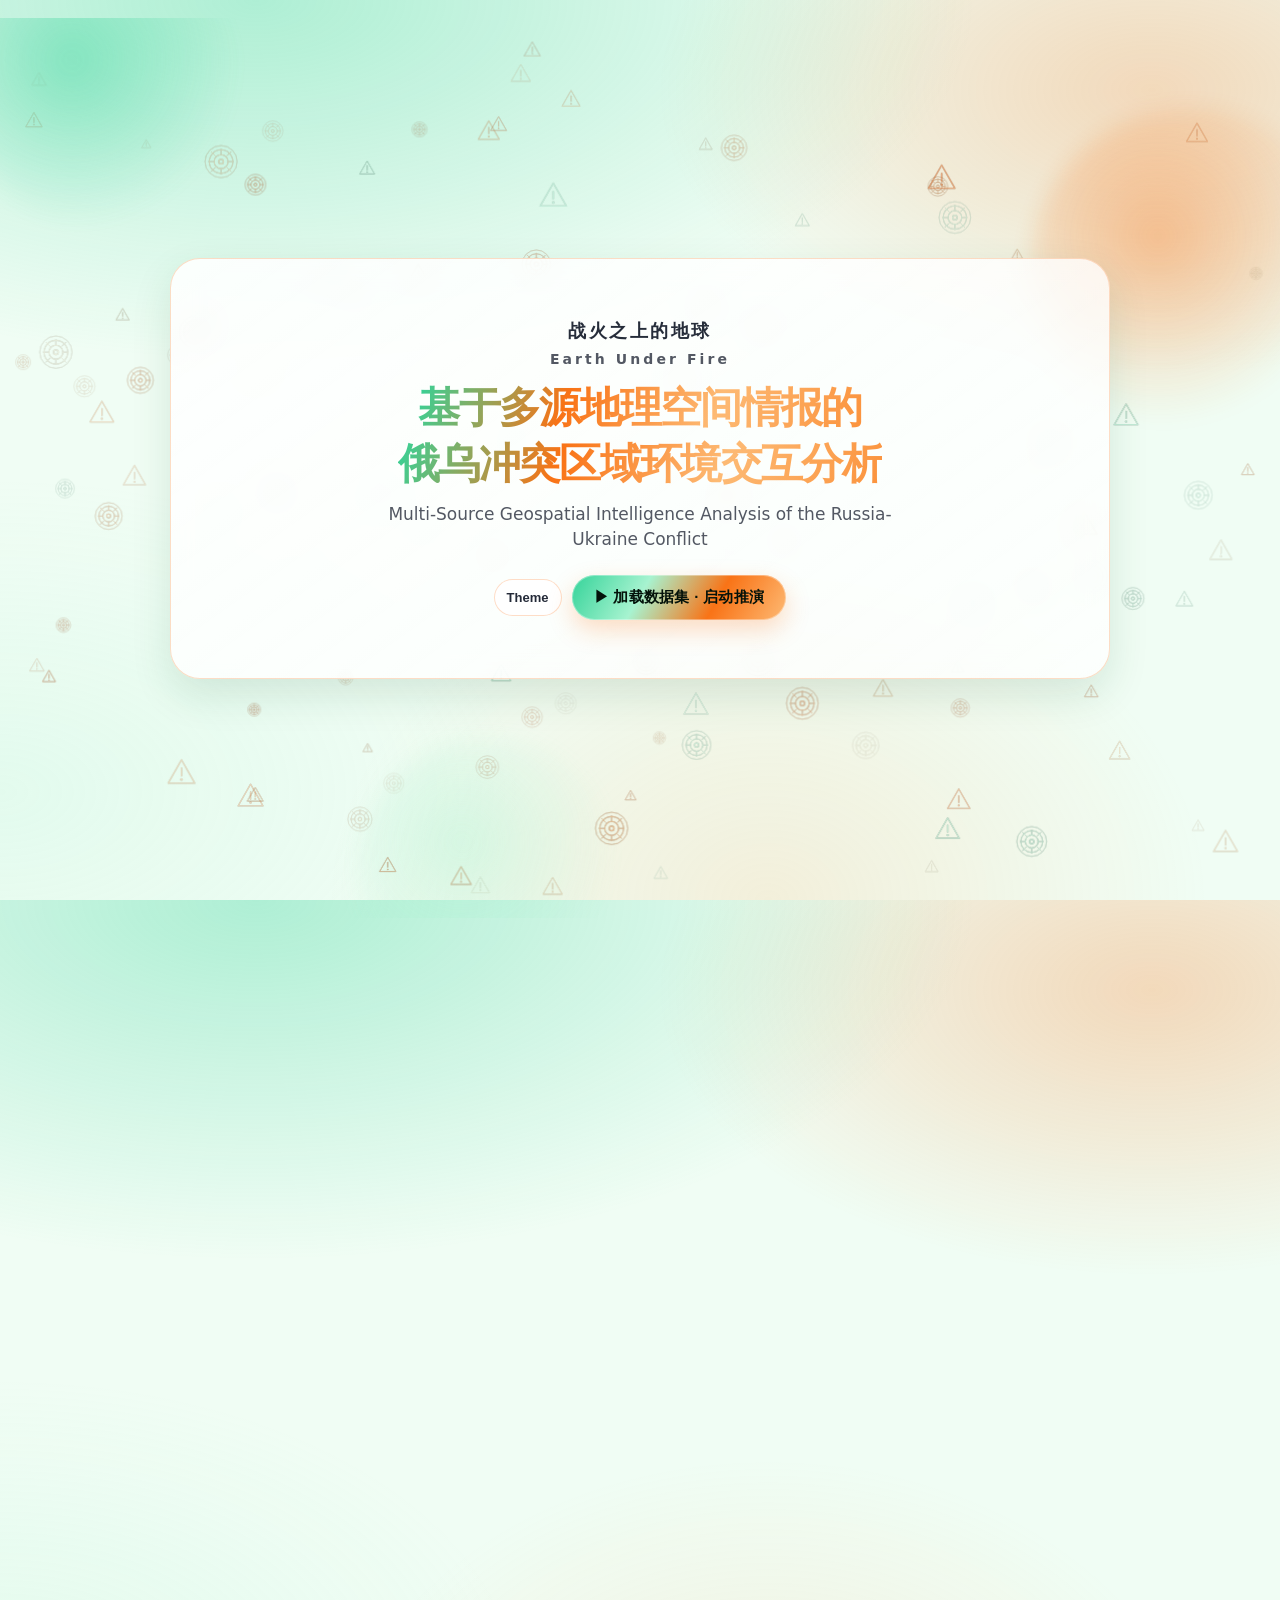
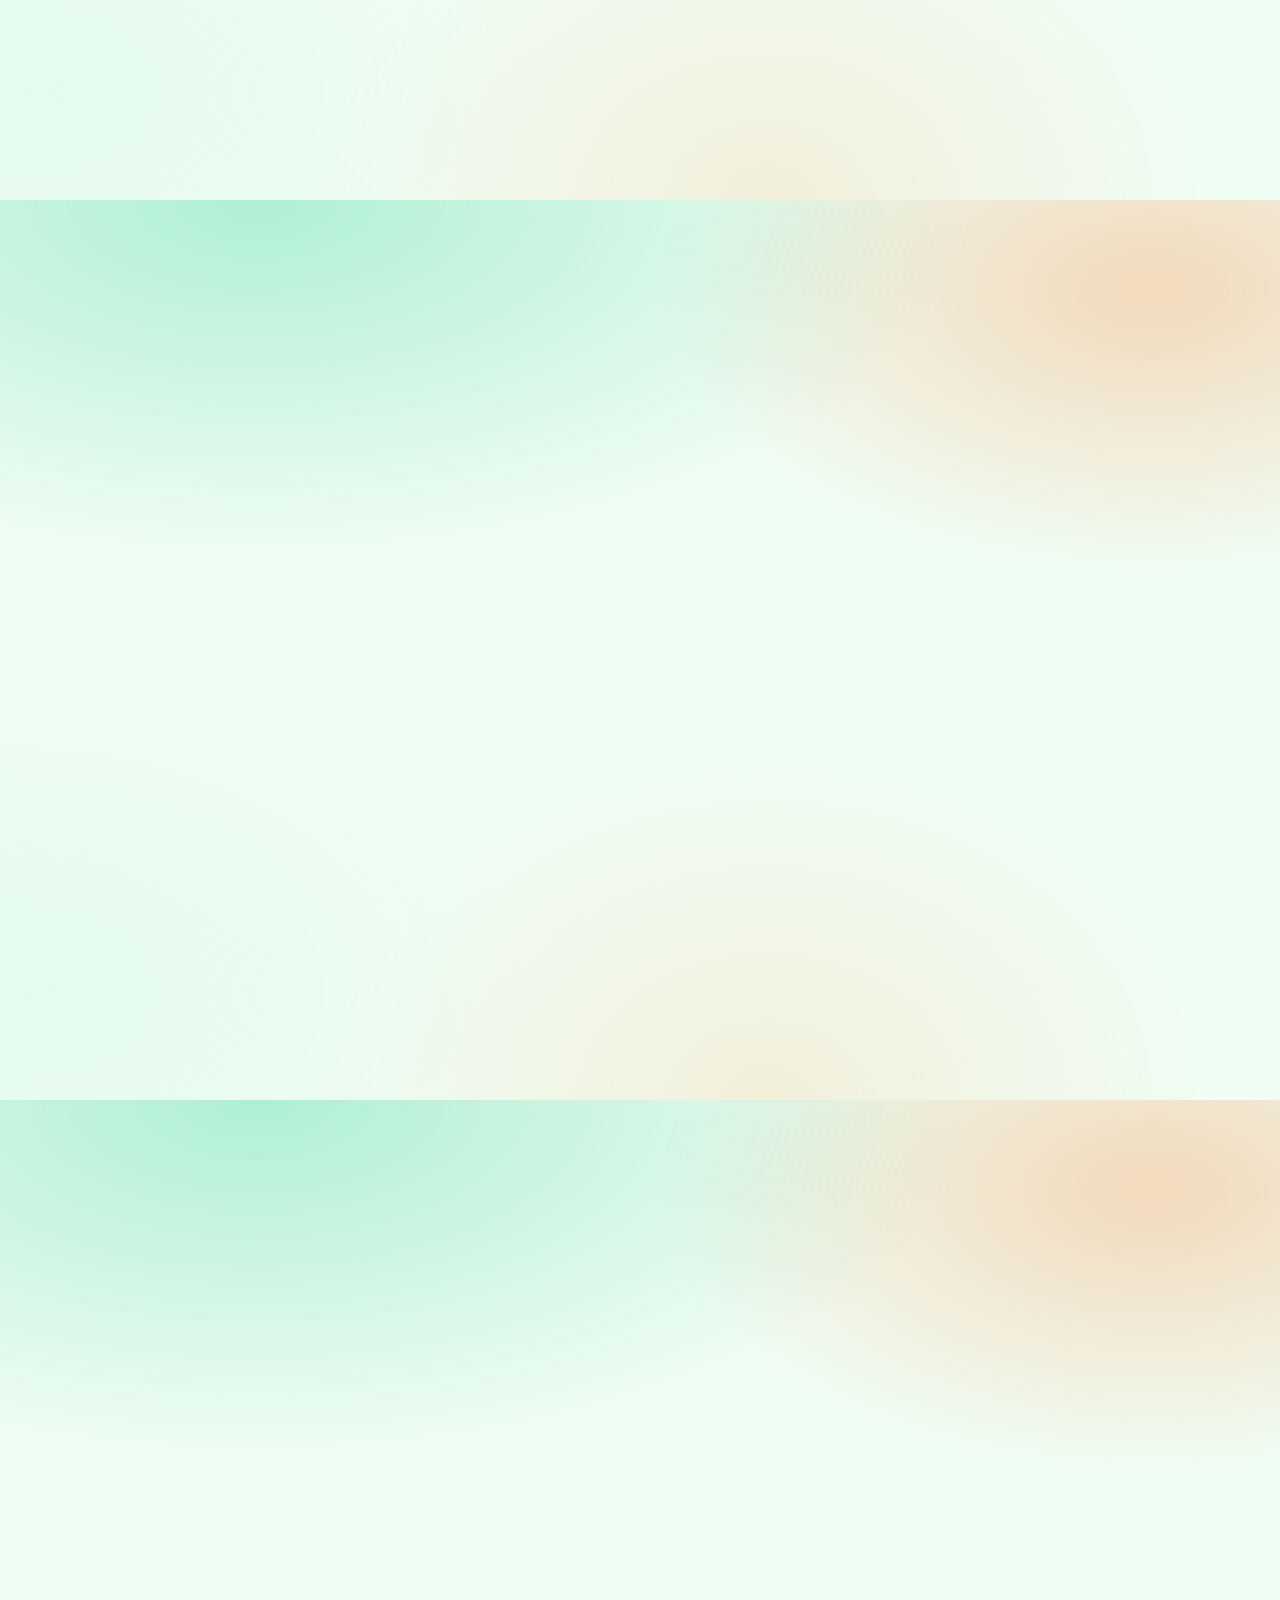
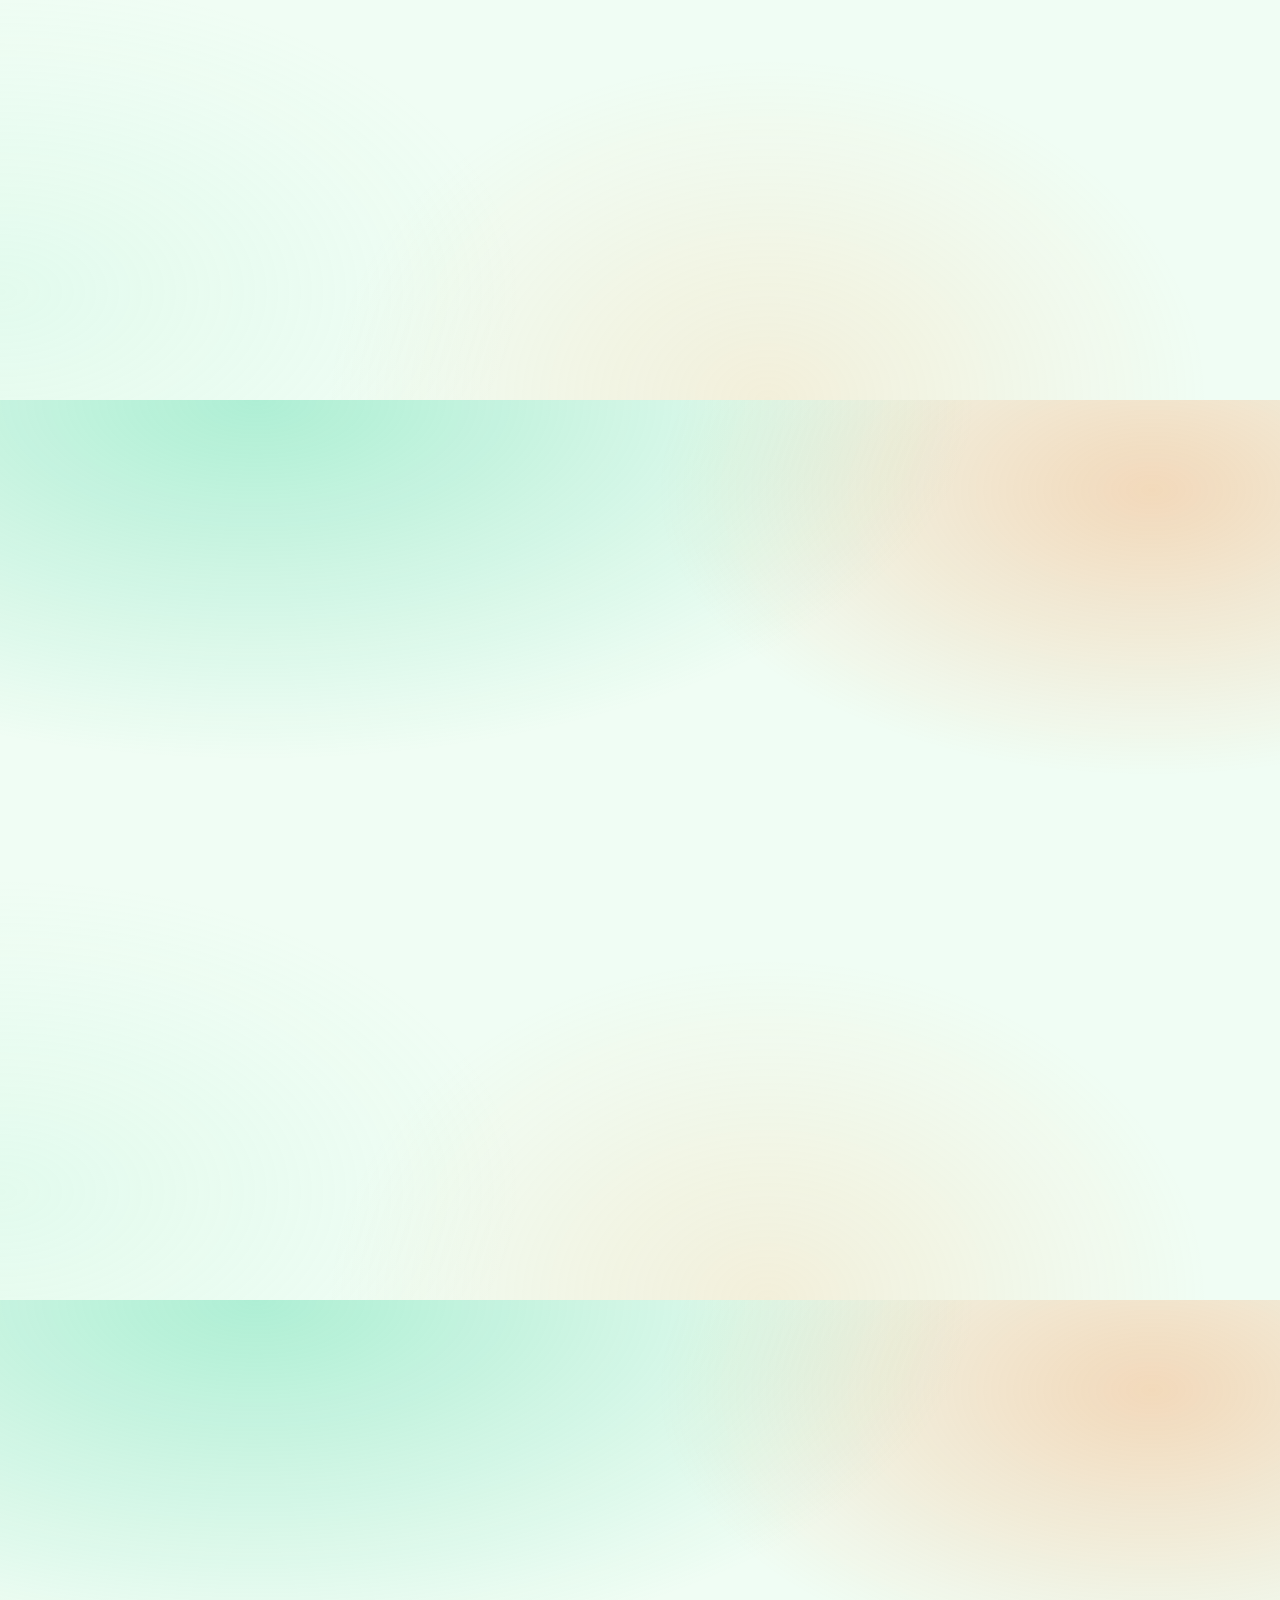
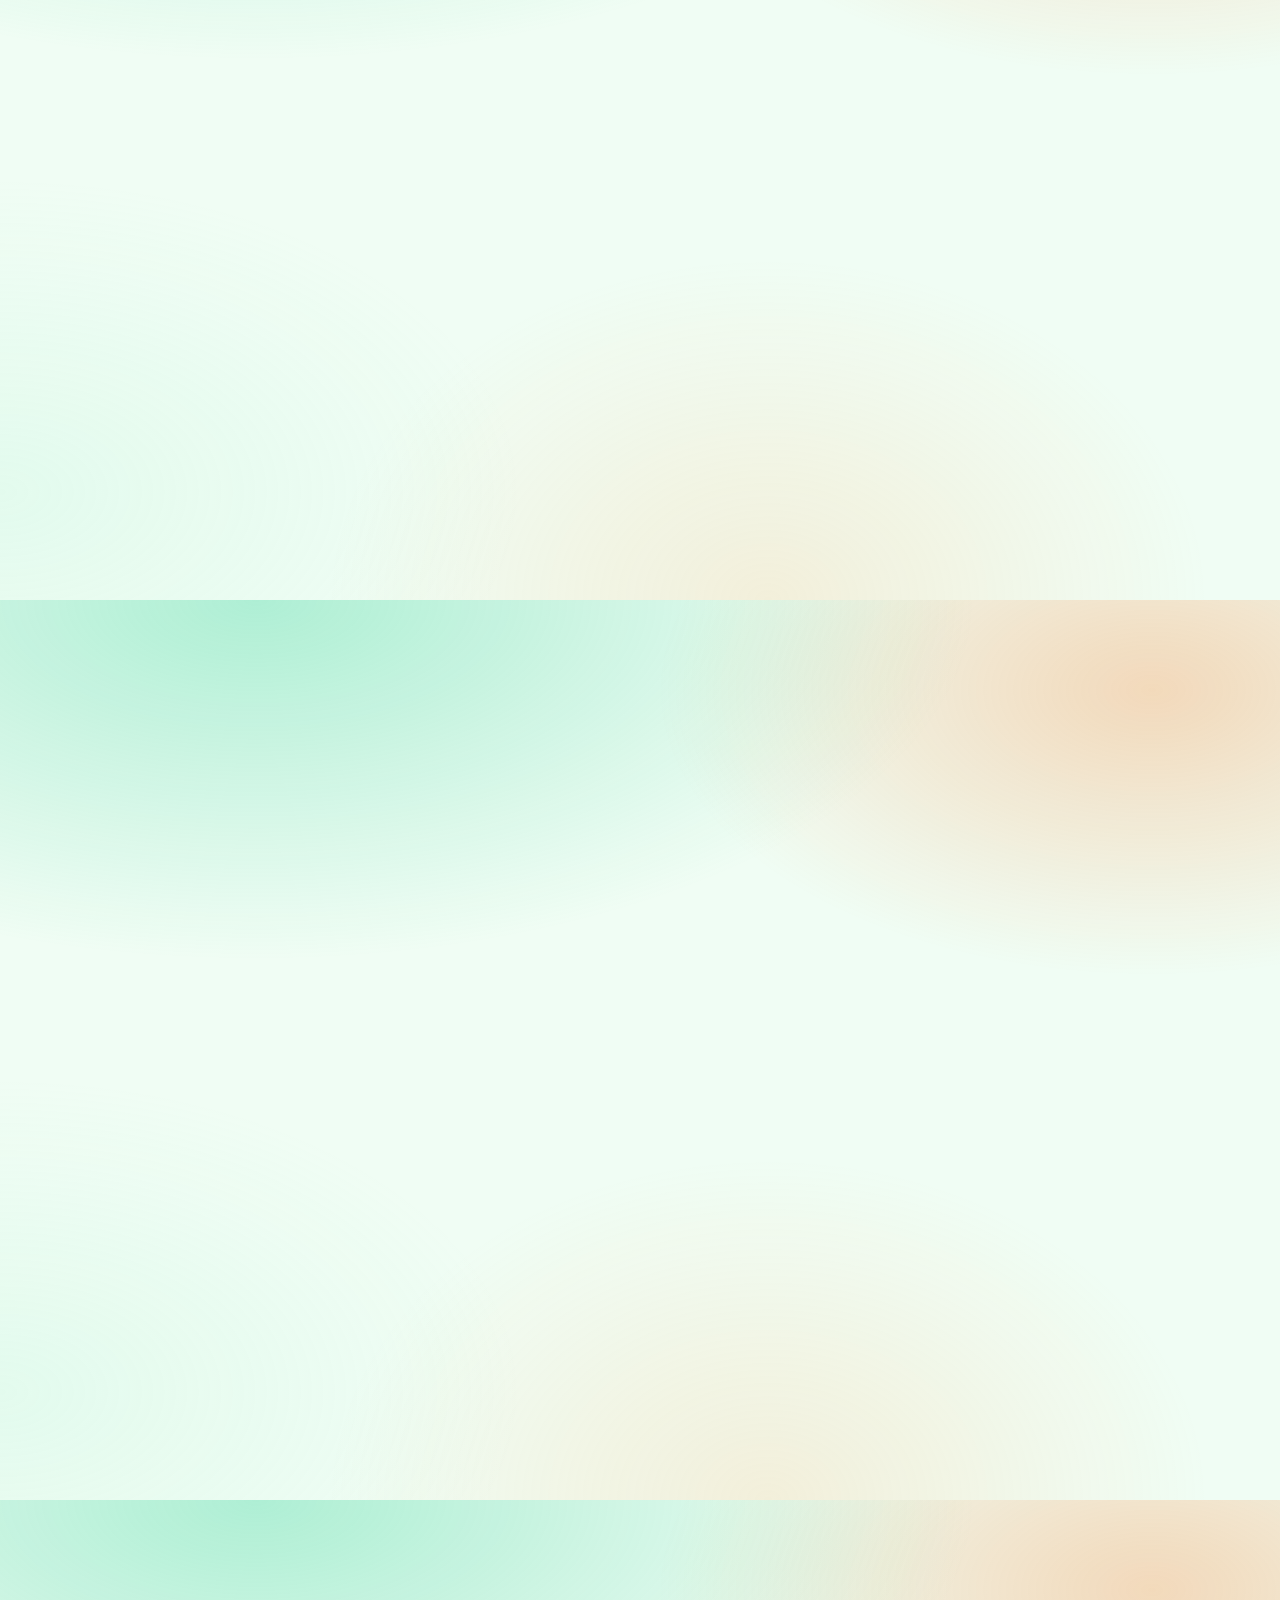
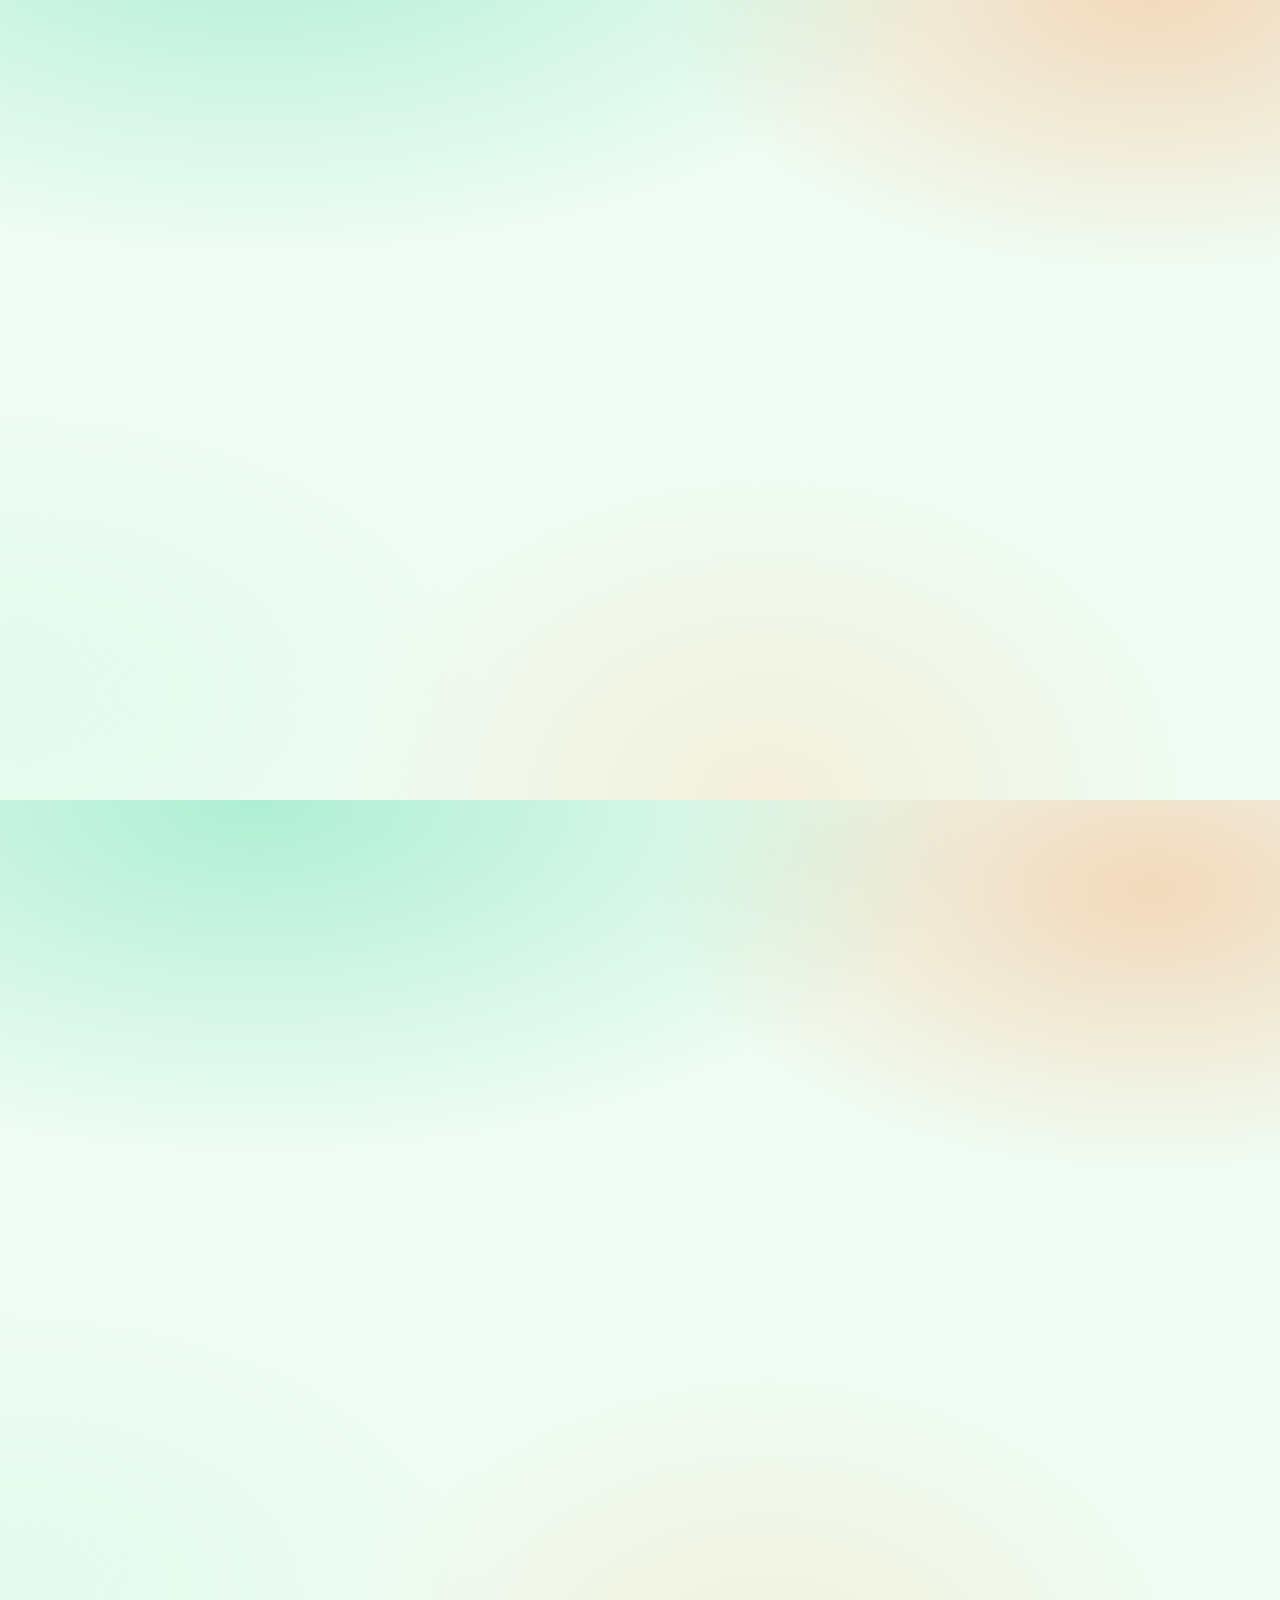
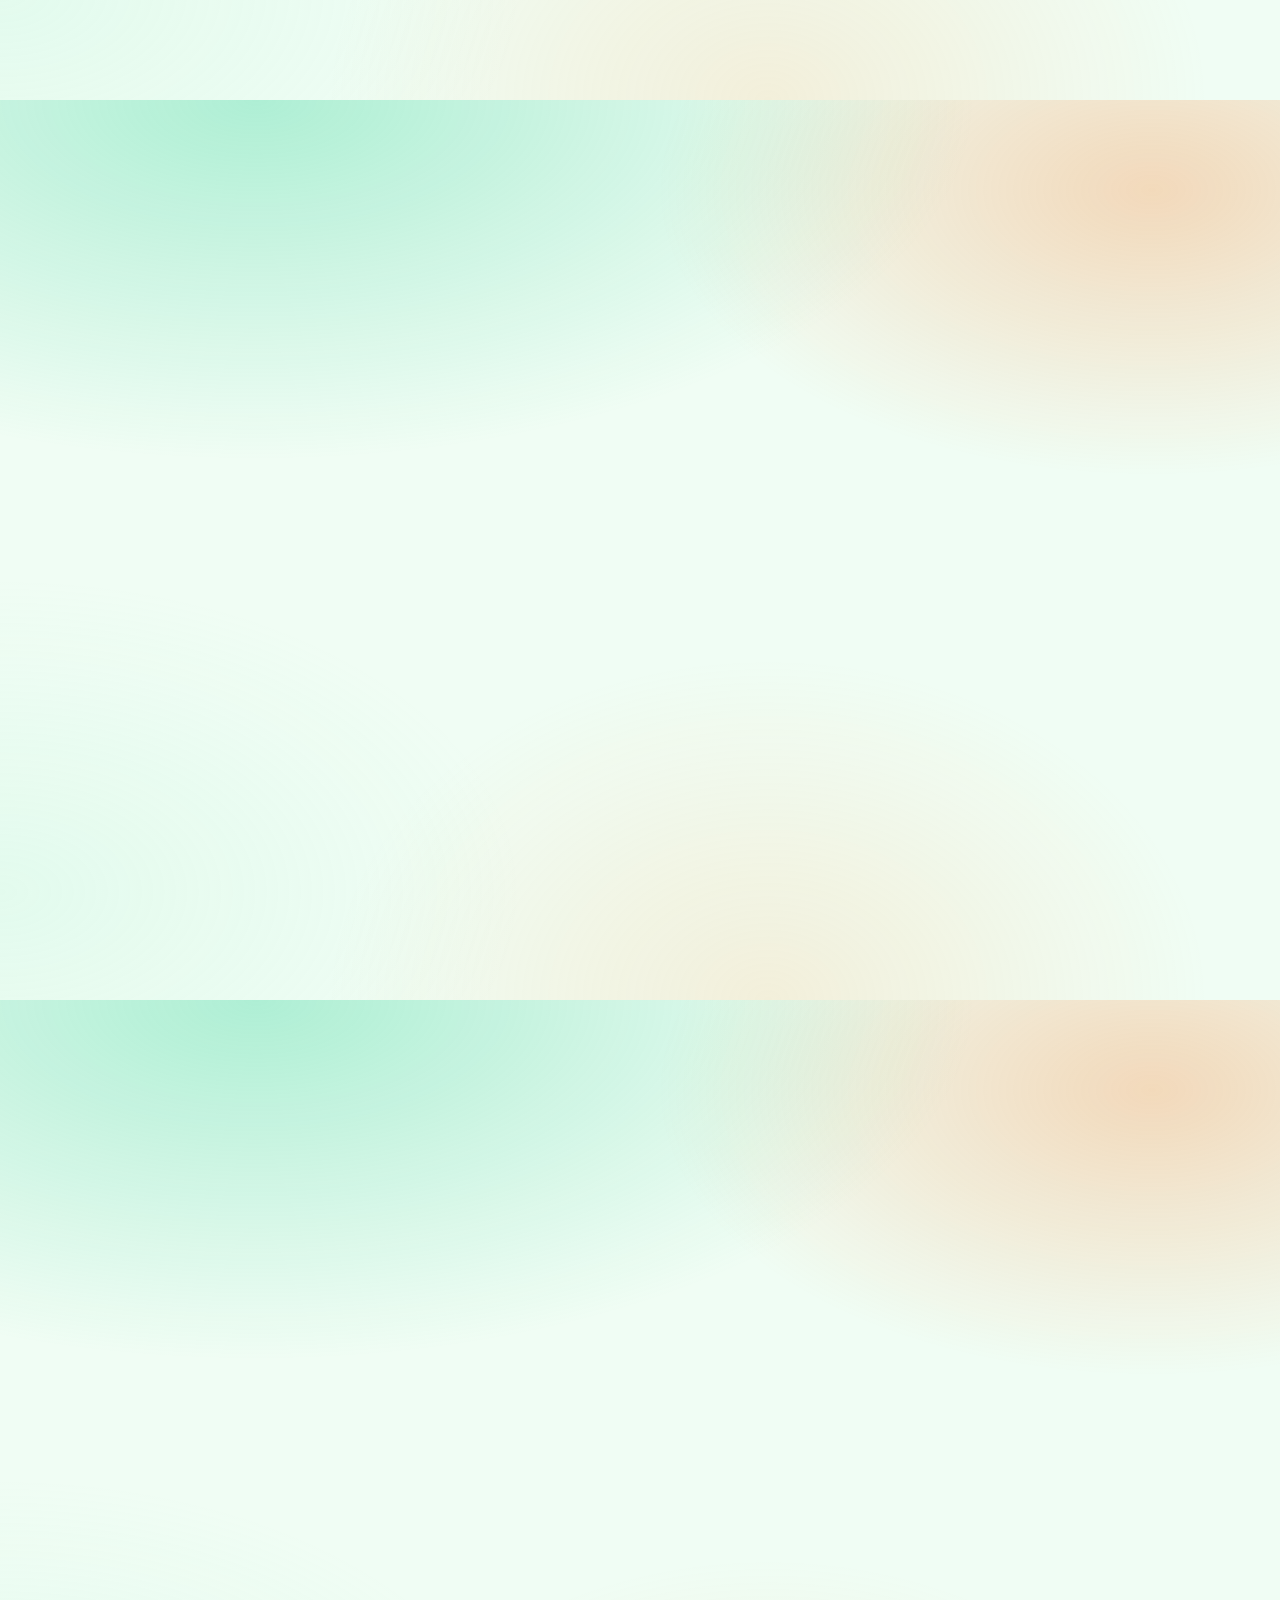
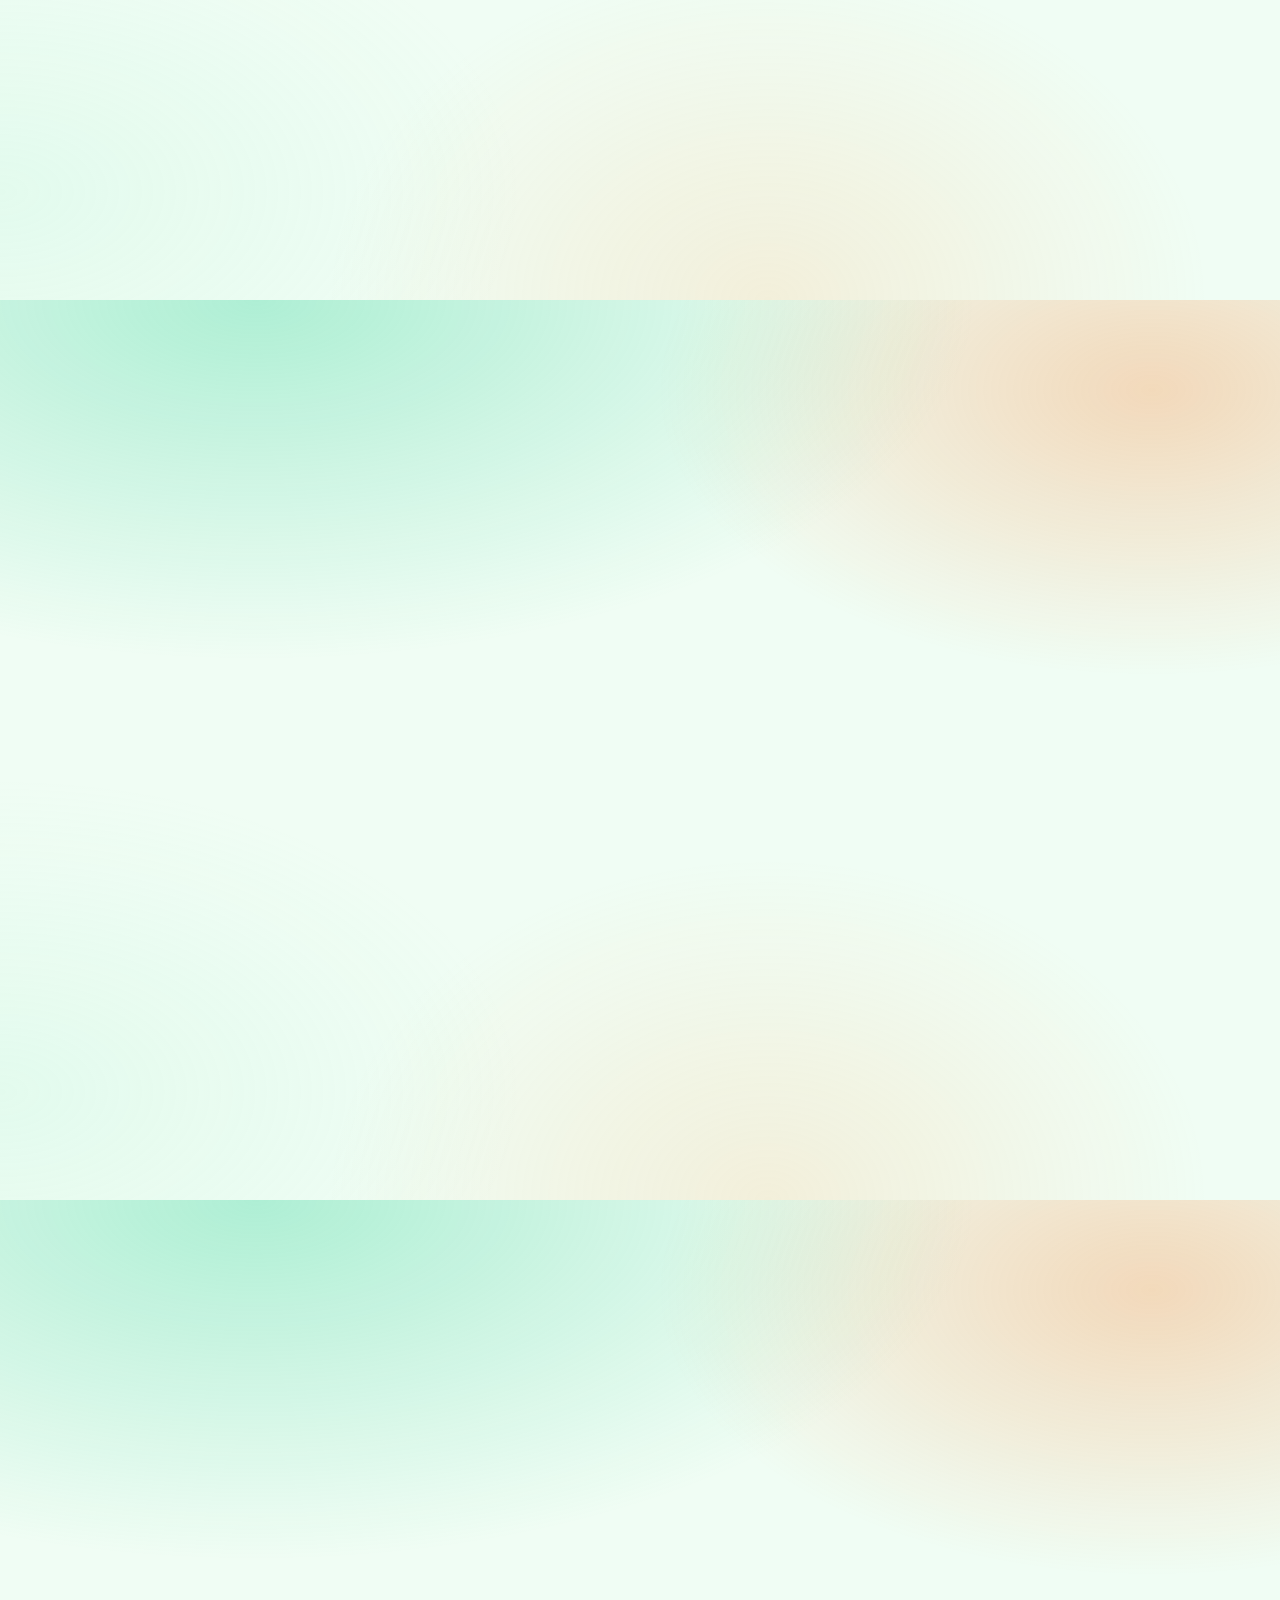
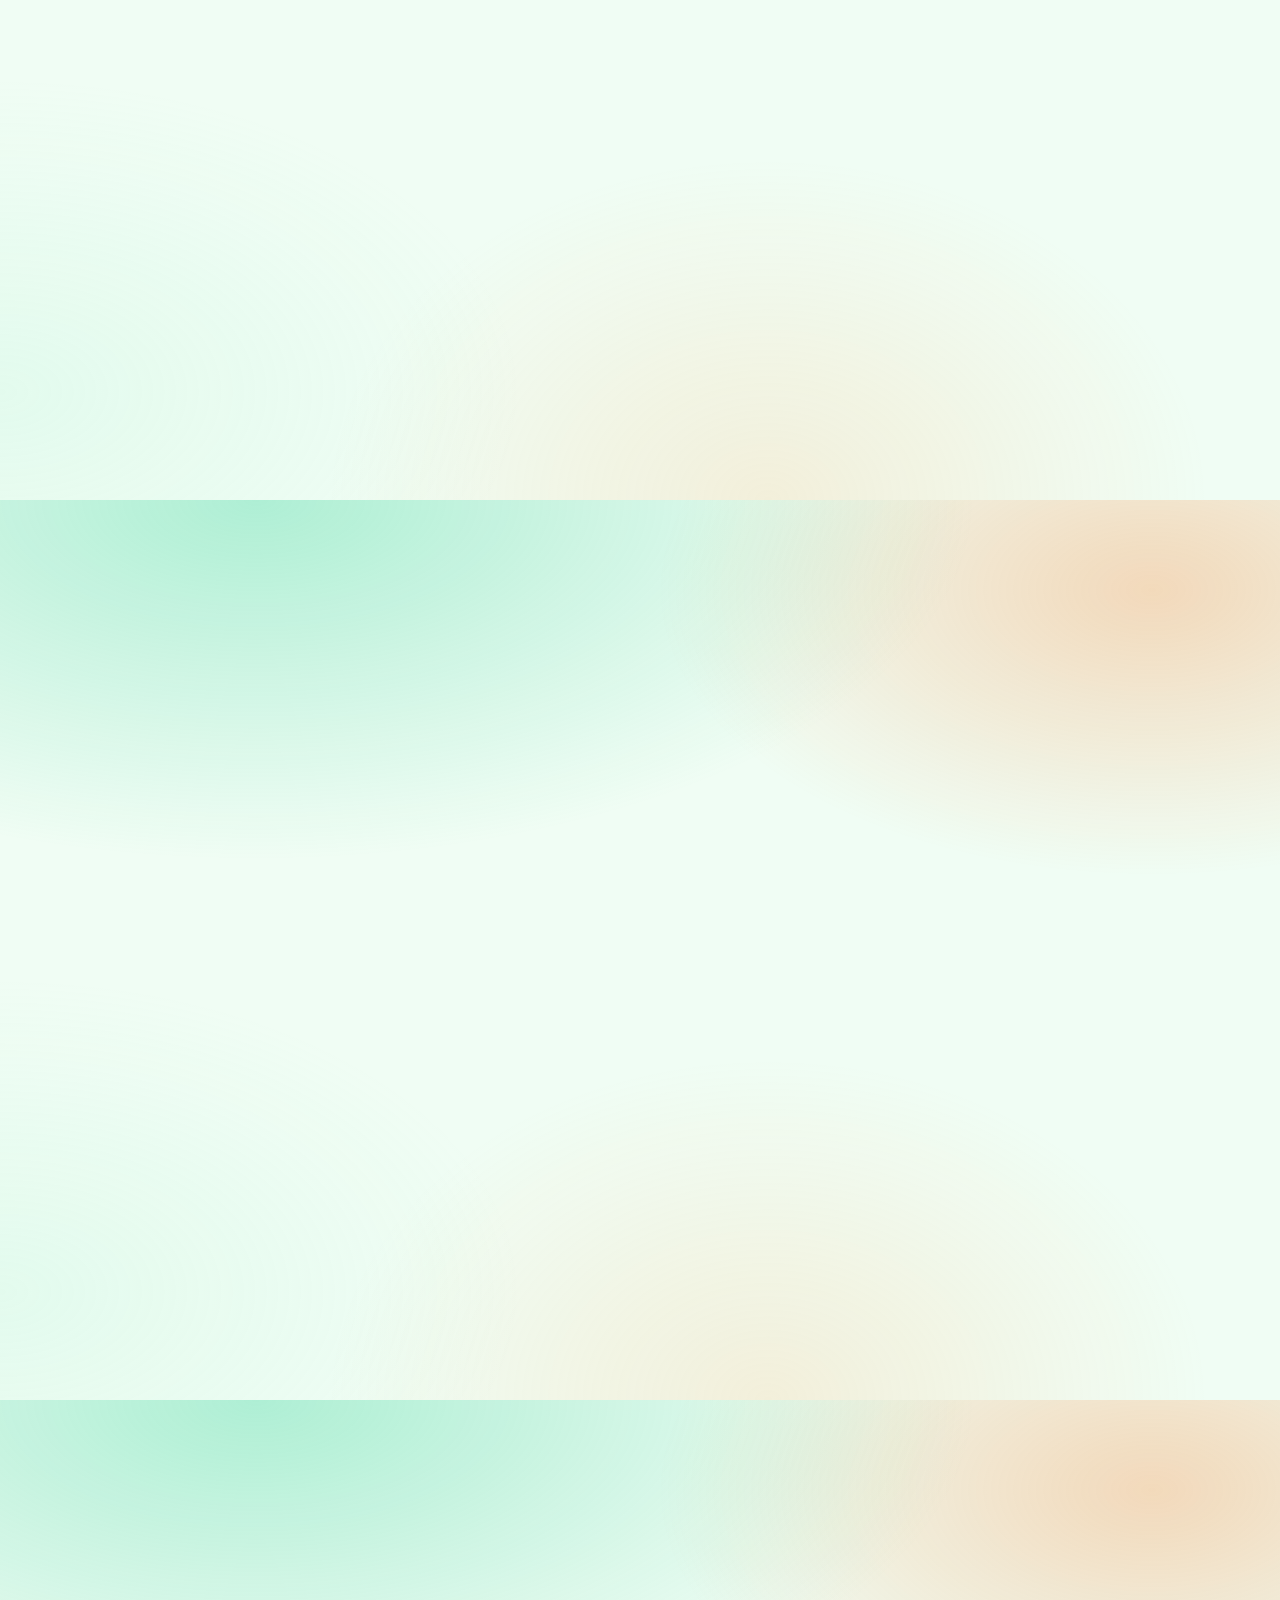
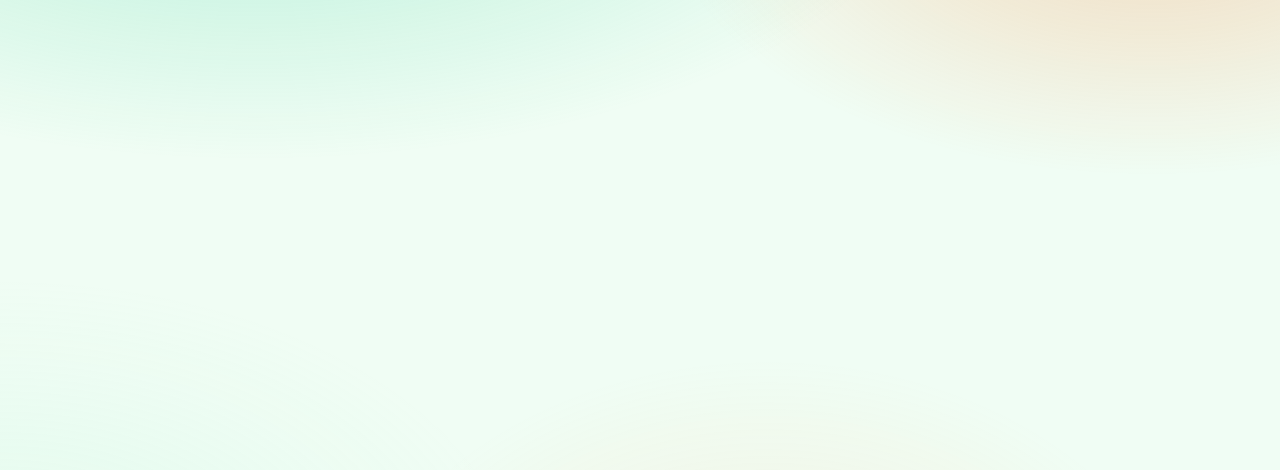
==== commit 835f570d: "更新" ====
--- a/index.html
+++ b/index.html
@@ -4,13 +4,19 @@
     <meta charset="utf-8" />
     <meta name="viewport" content="width=device-width, initial-scale=1" />
     <meta name="color-scheme" content="light dark" />
-    <title>D-4 · CPT208 Group</title>
+    <title>俄乌冲突环境分析</title>
     <meta
       name="description"
       content="基于多源地理空间情报的俄乌冲突区域环境交互分析 — 小组展示站点。"
     />
 
     <link rel="stylesheet" href="./styles.css" />
+    <link
+      rel="stylesheet"
+      href="https://cdnjs.cloudflare.com/ajax/libs/font-awesome/6.5.2/css/all.min.css"
+      crossorigin="anonymous"
+      referrerpolicy="no-referrer"
+    />
   </head>
 
   <body class="is-locked">
@@ -71,13 +77,6 @@
       <header>
       <div class="container">
         <div class="topbar">
-          <div class="brand" aria-label="Site identity">
-            <img class="logo-mark" src="./images_home/127177.PNG" alt="" aria-hidden="true" />
-            <div>
-              <h1>Group D-4</h1>
-              <p>FavoriteAgent-Pockety</p>
-            </div>
-          </div>
           <nav class="nav-main" aria-label="Primary">
             <a class="navlink" href="#members">成员介绍</a>
             <a class="navlink" href="#project-timeline">项目时间线</a>
@@ -85,28 +84,29 @@
             <a class="navlink" href="#ua-detail-poi-density">POI</a>
             <a class="navlink" href="#ua-detail-agriculture">NDVI</a>
             <a class="navlink" href="#ua-detail-nightlight">夜光遥感</a>
-            <div class="nav-actions">
-              <button class="btn" id="backToWelcomeBtn" type="button" aria-label="Back to welcome page">
-                Back
-              </button>
-              <button class="btn" id="themeBtn" type="button" aria-label="Toggle theme">
-                <svg viewBox="0 0 24 24" fill="none" aria-hidden="true">
-                  <path
-                    d="M12 18a6 6 0 1 0 0-12 6 6 0 0 0 0 12Z"
-                    stroke="currentColor"
-                    stroke-width="2"
-                  />
-                  <path
-                    d="M12 2v2M12 20v2M4 12H2M22 12h-2M5 5l1.5 1.5M17.5 17.5 19 19M19 5l-1.5 1.5M6.5 17.5 5 19"
-                    stroke="currentColor"
-                    stroke-width="2"
-                    stroke-linecap="round"
-                  />
-                </svg>
-                Theme
-              </button>
-            </div>
+            <a class="navlink" href="#military-assessment">军事潜力评估</a>
           </nav>
+          <div class="nav-actions">
+            <button class="btn" id="backToWelcomeBtn" type="button" aria-label="Back to welcome page">
+              Back
+            </button>
+            <button class="btn" id="themeBtn" type="button" aria-label="Toggle theme">
+              <svg viewBox="0 0 24 24" fill="none" aria-hidden="true">
+                <path
+                  d="M12 18a6 6 0 1 0 0-12 6 6 0 0 0 0 12Z"
+                  stroke="currentColor"
+                  stroke-width="2"
+                />
+                <path
+                  d="M12 2v2M12 20v2M4 12H2M22 12h-2M5 5l1.5 1.5M17.5 17.5 19 19M19 5l-1.5 1.5M6.5 17.5 5 19"
+                  stroke="currentColor"
+                  stroke-width="2"
+                  stroke-linecap="round"
+                />
+              </svg>
+              Theme
+            </button>
+          </div>
         </div>
       </div>
       </header>
@@ -116,7 +116,7 @@
           <section id="extended-ua-map" class="home-module ua-map-ext" aria-labelledby="extended-ua-map-heading">
             <div class="section-head">
               <h3 id="extended-ua-map-heading">俄乌冲突</h3>
-              <p>中央主图与四角专题配图（可在 HTML 中替换图片地址）</p>
+              <p> </p>
             </div>
             <article class="panel ua-map-panel">
               <div class="panel-inner ua-map-panel-inner">
@@ -143,7 +143,7 @@
                     <a
                       class="ua-slot__frame ua-slot__link"
                       href="#ua-detail-agriculture"
-                      aria-label="跳转：冲突对农业生产结构的影响"
+                      aria-label="跳转：NDVI时空变化"
                     >
                       <img
                         class="ua-slot__img"
@@ -206,7 +206,7 @@
                   </div>
                 </div>
                 <p class="value ua-map-note">
-                  说明：中央为主题主视觉图；四角配图可点击，将跳转至页面底部对应专题占位区。
+                  说明：中央为主题主视觉图；四角配图可点击，将跳转至页面底部对应专题模块。
                 </p>
               </div>
             </article>
@@ -224,20 +224,27 @@
                   <div class="member-face member-face-front">
                     <div class="id-strip">ID card</div>
                     <div class="member-avatar" aria-hidden="true">
-                      <img src="./hsy.jpg" alt="" loading="lazy" decoding="async" />
-                    </div>
-                    <p class="name">Jingxuan Weng</p>
-                    <p class="meta">2364452</p>
-                    <p class="desc"><strong>Slogan:</strong> 孤的胜你们已经见过了，孤的败</p>
+                      <img src="./hsy.jpg" alt="Shiyu Huang" loading="lazy" decoding="async" />
+                    </div>
+                    <p class="name">Shiyu Huang</p>
+                    <p class="meta">50620232002</p>
                     <p class="flip-hint">Flip to see more</p>
                   </div>
                   <div class="member-face member-face-back">
-                    <div class="id-strip">ID card</div>
-                    <p class="desc"><strong>Intro:</strong> UI Designer / Front-end Developer</p>
-                    <p class="desc">
-                      <strong>Responsibility:</strong> Designed the project UI in Figma, assisted in poster creation, and developed the Process
-                      Portfolio website on GitHub.
-                    </p>
+                    <div class="id-strip">分工职责</div>
+                    <div class="member-duty">
+                      <p class="member-duty__title"><span aria-hidden="true">📋</span> <strong>主要职责</strong></p>
+                      <ol class="member-duty__list">
+                        <li>
+                          <span class="member-duty__icon" aria-hidden="true">⚔️</span>
+                          <span><strong>① 冲突事件与夜光遥感融合分析</strong></span>
+                        </li>
+                        <li>
+                          <span class="member-duty__icon" aria-hidden="true">🖥️</span>
+                          <span><strong>② 网页设计与制作</strong></span>
+                        </li>
+                      </ol>
+                    </div>
                   </div>
                 </div>
               </article>
@@ -247,21 +254,27 @@
                   <div class="member-face member-face-front">
                     <div class="id-strip">ID card</div>
                     <div class="member-avatar" aria-hidden="true">
-                      <img src="./images_home/haotian-ma.png" alt="" loading="lazy" decoding="async" />
-                    </div>
-                    <p class="name">Haotian Ma</p>
-                    <p class="meta">2361009</p>
-                    <p class="desc"><strong>Slogan:</strong> 每一位成功人士的背后都有一条脊椎</p>
+                      <img src="./lyt.jpg" alt="Yutong Luo" loading="lazy" decoding="async" />
+                    </div>
+                    <p class="name">Yutong Luo</p>
+                    <p class="meta">50620232001</p>
                     <p class="flip-hint">Flip to see more</p>
                   </div>
                   <div class="member-face member-face-back">
-                    <div class="id-strip">ID card</div>
-                    <p class="desc"><strong>Intro:</strong> Back-end Developer</p>
-                    <p class="desc">
-                      <strong>Responsibility:</strong> Implemented back-end code, fine-tuned, handled front-end and back-end integration, adapted
-                      LLM to fit the project theme, assisted in poster creation, and conducted preliminary research on relevant products and
-                      technologies.
-                    </p>
+                    <div class="id-strip">分工职责</div>
+                    <div class="member-duty">
+                      <p class="member-duty__title"><span aria-hidden="true">📋</span> <strong>主要职责</strong></p>
+                      <ol class="member-duty__list">
+                        <li>
+                          <span class="member-duty__icon" aria-hidden="true">📍</span>
+                          <span><strong>① POI 时空变化分析</strong></span>
+                        </li>
+                        <li>
+                          <span class="member-duty__icon" aria-hidden="true">📊</span>
+                          <span><strong>② PPT 制作</strong></span>
+                        </li>
+                      </ol>
+                    </div>
                   </div>
                 </div>
               </article>
@@ -271,20 +284,27 @@
                   <div class="member-face member-face-front">
                     <div class="id-strip">ID card</div>
                     <div class="member-avatar" aria-hidden="true">
-                      <img src="./images_home/zeyu-yin.png" alt="" loading="lazy" decoding="async" />
-                    </div>
-                    <p class="name">Zeyu Yin</p>
-                    <p class="meta">2360955</p>
-                    <p class="desc"><strong>Slogan:</strong>有时候没有slogan也是一种slogan</p>
+                      <img src="./wpg.jpg" alt="Pengge Wang" loading="lazy" decoding="async" />
+                    </div>
+                    <p class="name">Pengge Wang</p>
+                    <p class="meta">50620232012</p>
                     <p class="flip-hint">Flip to see more</p>
                   </div>
                   <div class="member-face member-face-back">
-                    <div class="id-strip">ID card</div>
-                    <p class="desc"><strong>Intro:</strong> UI Designer / Portfolio Editor</p>
-                    <p class="desc">
-                      <strong>Responsibility:</strong> Designed the project UI in Figma, wrote and integrated the
-                      content of the Process Portfolio, assisted in poster creation, and participated in project testing.
-                    </p>
+                    <div class="id-strip">分工职责</div>
+                    <div class="member-duty">
+                      <p class="member-duty__title"><span aria-hidden="true">📋</span> <strong>主要职责</strong></p>
+                      <ol class="member-duty__list">
+                        <li>
+                          <span class="member-duty__icon" aria-hidden="true">🌾</span>
+                          <span><strong>① NDVI 时空变化分析</strong></span>
+                        </li>
+                        <li>
+                          <span class="member-duty__icon" aria-hidden="true">📝</span>
+                          <span><strong>② 报告汇总</strong></span>
+                        </li>
+                      </ol>
+                    </div>
                   </div>
                 </div>
               </article>
@@ -294,19 +314,27 @@
                   <div class="member-face member-face-front">
                     <div class="id-strip">ID card</div>
                     <div class="member-avatar" aria-hidden="true">
-                      <img src="./images_home/hongming-guo.png" alt="" loading="lazy" decoding="async" />
-                    </div>
-                    <p class="name">Hongming Guo</p>
-                    <p class="meta">2362959</p>
-                    <p class="desc"><strong>Slogan:</strong>Doctor...Docter...</p>
+                      <img src="./wyl.jpg" alt="Yilei Wang" loading="lazy" decoding="async" />
+                    </div>
+                    <p class="name">Yilei Wang</p>
+                    <p class="meta">50620232015</p>
                     <p class="flip-hint">Flip to see more</p>
                   </div>
                   <div class="member-face member-face-back">
-                    <div class="id-strip">ID card</div>
-                    <p class="desc"><strong>Intro:</strong> Team Leader</p>
-                    <p class="desc">
-                      <strong>Responsibility:</strong> Coordinated project progress, conducted user research, completed poster design & production & video demo, led project testing, optimized frontend codeand, took charge of poster design and production.
-                    </p>
+                    <div class="id-strip">分工职责</div>
+                    <div class="member-duty">
+                      <p class="member-duty__title"><span aria-hidden="true">📋</span> <strong>主要职责</strong></p>
+                      <ol class="member-duty__list">
+                        <li>
+                          <span class="member-duty__icon" aria-hidden="true">🛰️</span>
+                          <span><strong>① 夜光遥感冲突态势分析</strong></span>
+                        </li>
+                        <li>
+                          <span class="member-duty__icon" aria-hidden="true">📦</span>
+                          <span><strong>② 成果整合与素材搜集</strong></span>
+                        </li>
+                      </ol>
+                    </div>
                   </div>
                 </div>
               </article>
@@ -544,39 +572,15 @@
                       </p>
                     </aside>
                     <nav class="ua-hsy-jump-nav" aria-label="板块内跳转">
+                      <a class="ua-hsy-jump-btn ua-hsy-ripple" href="#ua-hsy-tools">数据工具</a>
                       <a class="ua-hsy-jump-btn ua-hsy-ripple" href="#ua-hsy-process">数据处理</a>
-                      <a class="ua-hsy-jump-btn ua-hsy-ripple" href="#ua-hsy-tools">数据工具</a>
                       <a class="ua-hsy-jump-btn ua-hsy-ripple" href="#ua-hsy-experiment">实验步骤</a>
                       <a class="ua-hsy-jump-btn ua-hsy-ripple" href="#ua-hsy-results">成果展示</a>
                     </nav>
                   </header>
 
-                  <section id="ua-hsy-process" class="ua-hsy-section ua-hsy-reveal" aria-labelledby="ua-hsy-process-heading">
-                    <h4 id="ua-hsy-process-heading" class="ua-hsy-section__title">一、数据处理</h4>
-                    <div class="ua-hsy-two-col">
-                      <div class="ua-hsy-col">
-                        <h5 class="ua-hsy-col__title"><span aria-hidden="true">📊</span> 冲突事件数据处理</h5>
-                        <ol class="ua-hsy-step-list">
-                          <li class="ua-hsy-step-item"><strong>数据筛选</strong><span>筛选 ACLED 数据中 2022.01—2023.12 的记录</span></li>
-                          <li class="ua-hsy-step-item"><strong>州名统一</strong><span>统一州名（Chernihiv→Chernigov，Kyiv→Kiev，Odesa→Odessa，Zaporizhia→Zaporozh'ye，Luhansk→Lugansk，Crimea→Crimean）</span></li>
-                          <li class="ua-hsy-step-item"><strong>数据透视</strong><span>按州、月份汇总事件数与死亡人数</span></li>
-                          <li class="ua-hsy-step-item"><strong>分时期筛选</strong><span>筛选三个关键时期：2022.03、2022.09、2023.06</span></li>
-                        </ol>
-                      </div>
-                      <div class="ua-hsy-col">
-                        <h5 class="ua-hsy-col__title"><span aria-hidden="true">🌙</span> 夜光数据处理</h5>
-                        <ol class="ua-hsy-step-list">
-                          <li class="ua-hsy-step-item"><strong>宽表构建</strong><span>将夜光长表转换为「州 × 月份」宽表</span></li>
-                          <li class="ua-hsy-step-item"><strong>缺失值处理</strong><span>线性插值 + 前后向填充</span></li>
-                          <li class="ua-hsy-step-item"><strong>标准化</strong><span>Z-score 标准化，消除绝对亮度差异</span></li>
-                          <li class="ua-hsy-step-item"><strong>数据关联</strong><span>与冲突事件数据按州名匹配</span></li>
-                        </ol>
-                      </div>
-                    </div>
-                  </section>
-
                   <section id="ua-hsy-tools" class="ua-hsy-section ua-hsy-reveal" aria-labelledby="ua-hsy-tools-heading">
-                    <h4 id="ua-hsy-tools-heading" class="ua-hsy-section__title">二、数据与工具说明</h4>
+                    <h4 id="ua-hsy-tools-heading" class="ua-hsy-section__title">一、数据与工具说明</h4>
                     <h5 class="ua-hsy-subheading">数据来源</h5>
                     <div class="ua-hsy-flip-grid ua-hsy-flip-grid--data">
                       <article class="ua-hsy-flip-card">
@@ -705,6 +709,30 @@
                           <span class="ua-hsy-tool-tag__back">空间数据处理、地图可视化</span>
                         </span>
                       </span>
+                    </div>
+                  </section>
+
+                  <section id="ua-hsy-process" class="ua-hsy-section ua-hsy-reveal" aria-labelledby="ua-hsy-process-heading">
+                    <h4 id="ua-hsy-process-heading" class="ua-hsy-section__title">二、数据处理</h4>
+                    <div class="ua-hsy-two-col">
+                      <div class="ua-hsy-col">
+                        <h5 class="ua-hsy-col__title"><span aria-hidden="true">📊</span> 冲突事件数据处理</h5>
+                        <ol class="ua-hsy-step-list">
+                          <li class="ua-hsy-step-item"><strong>数据筛选</strong><span>筛选 ACLED 数据中 2022.01—2023.12 的记录</span></li>
+                          <li class="ua-hsy-step-item"><strong>州名统一</strong><span>统一州名（Chernihiv→Chernigov，Kyiv→Kiev，Odesa→Odessa，Zaporizhia→Zaporozh'ye，Luhansk→Lugansk，Crimea→Crimean）</span></li>
+                          <li class="ua-hsy-step-item"><strong>数据透视</strong><span>按州、月份汇总事件数与死亡人数</span></li>
+                          <li class="ua-hsy-step-item"><strong>分时期筛选</strong><span>筛选三个关键时期：2022.03、2022.09、2023.06</span></li>
+                        </ol>
+                      </div>
+                      <div class="ua-hsy-col">
+                        <h5 class="ua-hsy-col__title"><span aria-hidden="true">🌙</span> 夜光数据处理</h5>
+                        <ol class="ua-hsy-step-list">
+                          <li class="ua-hsy-step-item"><strong>宽表构建</strong><span>将夜光长表转换为「州 × 月份」宽表</span></li>
+                          <li class="ua-hsy-step-item"><strong>缺失值处理</strong><span>线性插值 + 前后向填充</span></li>
+                          <li class="ua-hsy-step-item"><strong>标准化</strong><span>Z-score 标准化，消除绝对亮度差异</span></li>
+                          <li class="ua-hsy-step-item"><strong>数据关联</strong><span>与冲突事件数据按州名匹配</span></li>
+                        </ol>
+                      </div>
                     </div>
                   </section>
 
@@ -1067,10 +1095,6 @@
                       本研究基于 OpenStreetMap（OSM）人道主义数据，对比 2022 年冲突爆发前后的卫星影像及
                       POI 变化，探讨战争对民用基础设施，特别是医疗设施的空间影响。
                     </p>
-                    <a class="ua-acled-scroll-hint" href="#ua-poi-intro">
-                      <span class="ua-acled-scroll-hint__label">向下浏览模块</span>
-                      <span class="ua-acled-scroll-hint__arrow" aria-hidden="true">↓</span>
-                    </a>
                   </header>
                   <section id="ua-poi-intro" class="ua-acled-block ua-poi-intro" aria-label="建筑损毁观察引子">
                     <figure class="ua-poi-intro__fig">
@@ -1429,9 +1453,8 @@
                 <div class="panel-inner ua-acled-module__inner ua-agri-module__inner" id="uaAgriModule">
                   <header class="ua-acled-hero ua-agri-hero">
                     <h3 id="ua-detail-agriculture-heading" class="ua-acled-hero__title">
-                      冲突对农业生产结构的影响
+                      哈尔科夫州2021-2024年NDVI时空变化与冲突影响分析
                     </h3>
-                    <p class="ua-acled-hero__lead">哈尔科夫州植被覆盖与 NDVI 时空演变（2021–2024）</p>
                   </header>
 
                   <div class="ua-agri-view is-active" data-agri-view="entry">
@@ -1749,10 +1772,6 @@
                     <p class="ua-wyl-hero__pill">
                       夜光遥感就像是「从太空看地球的灯光日记」——战争期间，灯光熄灭的地方，就是经济停滞的地方。
                     </p>
-                    <a class="ua-acled-scroll-hint" href="#ua-wyl-sources">
-                      <span class="ua-acled-scroll-hint__label">向下浏览模块</span>
-                      <span class="ua-acled-scroll-hint__arrow" aria-hidden="true">↓</span>
-                    </a>
                   </header>
 
                   <section id="ua-wyl-sources" class="ua-acled-block" aria-labelledby="ua-wyl-sources-heading">
@@ -1806,6 +1825,24 @@
                         <span class="ua-acled-steps__hint">Excel + Python</span>
                       </li>
                       <li class="ua-acled-steps__sep" aria-hidden="true"></li>
+                      <li class="ua-acled-steps__item ua-wyl-steps__item--spatial">
+                        <span class="ua-acled-steps__circle" aria-hidden="true">🔍</span>
+                        <span class="ua-acled-steps__label">全局莫兰指数</span>
+                        <span class="ua-acled-steps__hint">ArcGIS Pro</span>
+                      </li>
+                      <li class="ua-acled-steps__sep" aria-hidden="true"></li>
+                      <li class="ua-acled-steps__item ua-wyl-steps__item--spatial">
+                        <span class="ua-acled-steps__circle" aria-hidden="true">📍</span>
+                        <span class="ua-acled-steps__label">LISA 聚类</span>
+                        <span class="ua-acled-steps__hint">ArcGIS Pro</span>
+                      </li>
+                      <li class="ua-acled-steps__sep" aria-hidden="true"></li>
+                      <li class="ua-acled-steps__item ua-wyl-steps__item--spatial">
+                        <span class="ua-acled-steps__circle" aria-hidden="true">🔥❄️</span>
+                        <span class="ua-acled-steps__label">冷热点分析</span>
+                        <span class="ua-acled-steps__hint">ArcGIS Pro</span>
+                      </li>
+                      <li class="ua-acled-steps__sep" aria-hidden="true"></li>
                       <li class="ua-acled-steps__item">
                         <span class="ua-acled-steps__circle" aria-hidden="true">🎨</span>
                         <span class="ua-acled-steps__label">可视化</span>
@@ -1909,7 +1946,7 @@
                     <h4 id="ua-wyl-spatial-heading" class="ua-acled-block__title">空间统计分析</h4>
                     <div class="ua-wyl-flip-grid">
                       <article class="ua-wyl-flip-card" tabindex="0">
-                        <button type="button" class="ua-wyl-flip-card__hint" aria-label="点击翻转查看详情" title="点击翻转">
+                        <button type="button" class="ua-wyl-flip-card__hint" aria-label="点击翻转查看完整解读" title="点击翻转">
                           <span aria-hidden="true">🔄</span>
                         </button>
                         <div class="ua-wyl-flip-card__inner">
@@ -1921,24 +1958,33 @@
                             <p class="ua-wyl-flip-card__stats">
                               I = <span class="ua-wyl-em">0.646</span> · p &lt; 0.001（显著） · z = <span class="ua-wyl-em">2491.74</span>
                             </p>
+                            <button
+                              type="button"
+                              class="ua-acled-zoom ua-wyl-flip-card__thumb"
+                              data-full="./molan.png"
+                              data-alt="全局莫兰指数分析成果图"
+                              data-caption="全局莫兰指数（I=0.646, p&lt;0.001）：夜光损失呈显著空间聚集。"
+                              aria-label="放大查看：全局莫兰指数成果图"
+                            >
+                              <img src="./molan.png" alt="全局莫兰指数分析成果图" width="400" height="220" loading="lazy" decoding="async" />
+                            </button>
                             <p class="ua-wyl-flip-card__takeaway">
                               💡 夜光损失呈<strong>显著空间聚集</strong>（p &lt; 0.001），不是随机分布。
                             </p>
                           </div>
                           <div class="ua-wyl-flip-card__face ua-wyl-flip-card__face--back" aria-hidden="true">
                             <button type="button" class="ua-wyl-flip-card__close" aria-label="返回正面">×</button>
-                            <div class="ua-wyl-flip-card__back-stats">
-                              <p class="ua-wyl-flip-card__back-title">Global Moran&apos;s I</p>
-                              <p class="ua-wyl-flip-card__back-value">0.646</p>
-                              <p class="ua-wyl-flip-card__back-meta">p &lt; 0.001 · z = 2491.74</p>
-                              <p class="ua-wyl-flip-card__back-note">显著正空间自相关</p>
+                            <div class="ua-wyl-flip-card__back-prose">
+                              <p>
+                                基于2021年11-12月（战前）与2022年9-12月（持久战期）的VIIRS夜光数据，全局莫兰指数（I=0.646，p&lt;0.001）表明：<strong>战争导致的夜光损失并非随机分布，而是呈现显著的空间聚集</strong>。这与俄乌冲突的战场态势高度吻合——2022年2月冲突爆发后，俄军从北、东、南多路突进，战线主要集中在基辅、哈尔科夫、马里乌波尔等少数核心区域，导致这些战区的夜光损失远高于其他地区，形成了「损失扎堆」的空间格局。随着2022年9月乌军在哈尔科夫发起反攻，冲突范围有所扩大，但整体上夜光损失仍高度集中在东部和北部战区，这就是 Moran&apos;s I 保持高正值的数据原因。
+                              </p>
                             </div>
                           </div>
                         </div>
                       </article>
 
                       <article class="ua-wyl-flip-card" tabindex="0">
-                        <button type="button" class="ua-wyl-flip-card__hint" aria-label="点击翻转查看大图" title="点击翻转">
+                        <button type="button" class="ua-wyl-flip-card__hint" aria-label="点击翻转查看完整解读" title="点击翻转">
                           <span aria-hidden="true">🔄</span>
                         </button>
                         <div class="ua-wyl-flip-card__inner">
@@ -1963,13 +2009,17 @@
                           </div>
                           <div class="ua-wyl-flip-card__face ua-wyl-flip-card__face--back" aria-hidden="true">
                             <button type="button" class="ua-wyl-flip-card__close" aria-label="返回正面">×</button>
-                            <img src="./wylphoto/聚类分析.jpg" alt="LISA 聚类分析结果大图" decoding="async" />
+                            <div class="ua-wyl-flip-card__back-prose">
+                              <p>
+                                LISA 聚类结果揭示了夜光损失的具体空间分布模式，与俄乌冲突的战线演变高度一致。<strong>高-高聚类（红色）</strong>集中在 Kiev 周边及东部战区（Chernigov、Sumy、Kharkiv），这些区域正是2022年2-4月俄军主攻方向和2022年9月乌军反攻的核心战场，持续的交火导致基础设施严重受损，夜光损失呈现「自身高、周边也高」的聚集特征。<strong>低-低聚类（蓝色）</strong>分布在西部边境州（Zakarpats&apos;ka、Volyn、Lviv），这些区域远离主要战线，虽涌入大量难民，但基础设施未遭直接破坏，夜光损失呈现「自身低、周边也低」的特征。<strong>高-低异常值（橙色）</strong>和<strong>低-高异常值（绿色）</strong>零星分布，可能对应个别被围困的城市或战线孤岛。这一空间格局与2022-2023年俄乌冲突的战场态势图高度吻合。
+                              </p>
+                            </div>
                           </div>
                         </div>
                       </article>
 
                       <article class="ua-wyl-flip-card" tabindex="0">
-                        <button type="button" class="ua-wyl-flip-card__hint" aria-label="点击翻转查看大图" title="点击翻转">
+                        <button type="button" class="ua-wyl-flip-card__hint" aria-label="点击翻转查看完整解读" title="点击翻转">
                           <span aria-hidden="true">🔄</span>
                         </button>
                         <div class="ua-wyl-flip-card__inner">
@@ -1994,7 +2044,11 @@
                           </div>
                           <div class="ua-wyl-flip-card__face ua-wyl-flip-card__face--back" aria-hidden="true">
                             <button type="button" class="ua-wyl-flip-card__close" aria-label="返回正面">×</button>
-                            <img src="./wylphoto/HotSpots.png" alt="冷热点分析结果大图" decoding="async" />
+                            <div class="ua-wyl-flip-card__back-prose">
+                              <p>
+                                Getis-Ord Gi* 冷热点分析显示：<strong>全区域呈现冷点分布（Z 值均为负），未检测到显著热点</strong>。这一结果与数据的时间选择直接相关——本研究对比的是战前（2021.11-12）与持久战期（2022.9-12）的夜光变化，在此期间乌克兰全境都受到战争影响：东部战区因直接交火导致夜光大幅下降（冷点强度高），西部边境虽未遭直接破坏，但难民涌入、宵禁、经济活动停滞等因素同样导致夜光下降（冷点强度低）。因此，夜光损失是<strong>全域性现象</strong>，不存在夜光「不降反升」的热点区域。唯一的例外是 Lugansk 州（俄占区，夜光微弱增长 +0.14%），但该增长未达到统计显著性阈值，故在冷热点图中未被识别为热点。
+                              </p>
+                            </div>
                           </div>
                         </div>
                       </article>
@@ -2002,9 +2056,7 @@
 
                     <aside class="ua-wyl-synthesis">
                       <p>
-                        <strong>🔍 空间统计统合解读</strong>：全局莫兰指数（I=0.646, p&lt;0.001）证实夜光损失呈显著空间聚集；LISA
-                        聚类进一步指出高-高聚集集中在东部和北部战区，低-低聚集分布在西部边境；冷热点分析显示全区域呈现冷点分布，说明夜光损失是全域性现象。Lugansk
-                        州的微弱增长（+0.14%）是唯一的异常点。
+                        <strong>空间统计统合解读</strong>：综合三个空间统计指标，结合俄乌冲突进程和 VIIRS 夜光数据来源，可以得出清晰的空间画像：2022年2月冲突爆发后，夜光损失首先集中在基辅、哈尔科夫等核心战区（Moran&apos;s I 证实聚集）；随着战线拉长和反攻展开，东部和北部战区成为持续交火区，夜光损失长期处于高位（LISA 识别高-高聚集）；而西部边境虽未遭直接破坏，但战争影响同样导致夜光下降（冷热点显示全域冷点）。这一空间格局与2022-2023年俄乌冲突的战场态势演变高度一致，验证了夜光遥感数据用于冲突态势分析的可靠性。
                       </p>
                     </aside>
                   </section>
@@ -2039,6 +2091,204 @@
             </section>
           </div>
 
+          <section
+            id="military-assessment"
+            class="home-module mil-assess"
+            aria-labelledby="military-assessment-heading"
+          >
+            <div class="section-head">
+              <div>
+                <h3 id="military-assessment-heading">军事潜力评估</h3>
+                <p>基于夜光遥感、POI医疗设施、植被生态及冲突时空数据的综合评估</p>
+              </div>
+            </div>
+            <article class="panel mil-assess__shell">
+              <div class="panel-inner mil-assess__inner">
+                <div class="mil-assess__decor" aria-hidden="true">
+                  <span class="mil-assess__shape mil-assess__shape--ring"></span>
+                  <span class="mil-assess__shape mil-assess__shape--hex"></span>
+                  <span class="mil-assess__shape mil-assess__shape--dot"></span>
+                </div>
+                <div class="mil-assess__grid">
+                  <article
+                    class="mil-assess__card"
+                    style="--mil-accent: var(--brand-2); --mil-delay: 0s"
+                    data-strength="85"
+                  >
+                    <header class="mil-assess__card-head">
+                      <span class="mil-assess__icon" aria-hidden="true"
+                        ><i class="fa-solid fa-boxes"></i
+                      ></span>
+                      <h4 class="mil-assess__card-title">后勤补给条件</h4>
+                    </header>
+                    <p class="mil-assess__text">
+                      夜光数据显示东部主要城市能源与基础设施受损严重，叠加战区医院、诊所等医疗POI的大量消失，直接切断了前线物资配送与伤员救治链条。部队面临弹药、燃料「最后一公里」补给困难，重伤员后送距离被迫延长，装备战地抢修点后撤，整体后勤保障体系的效能与韧性显著下降。
+                    </p>
+                    <div class="mil-assess__meter" aria-label="影响强度 85%">
+                      <div class="mil-assess__meter-label">
+                        <span>影响强度</span>
+                        <span class="mil-assess__meter-val">85%</span>
+                      </div>
+                      <div class="mil-assess__meter-track" role="presentation">
+                        <div class="mil-assess__meter-fill" style="--mil-pct: 85"></div>
+                      </div>
+                    </div>
+                  </article>
+
+                  <article
+                    class="mil-assess__card"
+                    style="--mil-accent: var(--brand-1); --mil-delay: 0.1s"
+                    data-strength="75"
+                  >
+                    <header class="mil-assess__card-head">
+                      <span class="mil-assess__icon" aria-hidden="true"
+                        ><i class="fa-solid fa-tree"></i
+                      ></span>
+                      <h4 class="mil-assess__card-title">部队隐蔽性</h4>
+                    </header>
+                    <p class="mil-assess__text">
+                      植被生态分析表明，顿涅茨克、卢甘斯克等交火前沿的树林带与灌木丛被大面积清除或焚毁，天然伪装层消失。同时，城市夜光熄灭虽为夜间行动提供一定掩护，却使部队自身定位与指挥协同更加困难。废墟地带虽可作藏身之所，但总体而言，部队驻停、集结与机动的隐蔽性严重受损。
+                    </p>
+                    <div class="mil-assess__meter" aria-label="影响强度 75%">
+                      <div class="mil-assess__meter-label">
+                        <span>影响强度</span>
+                        <span class="mil-assess__meter-val">75%</span>
+                      </div>
+                      <div class="mil-assess__meter-track" role="presentation">
+                        <div class="mil-assess__meter-fill" style="--mil-pct: 75"></div>
+                      </div>
+                    </div>
+                  </article>
+
+                  <article
+                    class="mil-assess__card"
+                    style="--mil-accent: var(--brand-3); --mil-delay: 0.2s"
+                    data-strength="80"
+                  >
+                    <header class="mil-assess__card-head">
+                      <span class="mil-assess__icon" aria-hidden="true"
+                        ><i class="fa-solid fa-mountain"></i
+                      ></span>
+                      <h4 class="mil-assess__card-title">地形通视性</h4>
+                    </header>
+                    <p class="mil-assess__text">
+                      植被覆盖减少与建筑损毁相互叠加，使战场地形趋于「透明化」，开阔地带增多。幸存制高点（如矿渣山、高层废墟）的侦察与火力引导价值凸显，双方对关键观测点的争夺加剧。在城市巷战区域，废墟与瓦砾将三维战场压缩为二维空间，阻碍重型装备机动，迫使战斗回归近距离步兵交战。
+                    </p>
+                    <div class="mil-assess__meter" aria-label="影响强度 80%">
+                      <div class="mil-assess__meter-label">
+                        <span>影响强度</span>
+                        <span class="mil-assess__meter-val">80%</span>
+                      </div>
+                      <div class="mil-assess__meter-track" role="presentation">
+                        <div class="mil-assess__meter-fill" style="--mil-pct: 80"></div>
+                      </div>
+                    </div>
+                  </article>
+
+                  <article
+                    class="mil-assess__card"
+                    style="--mil-accent: #a78bfa; --mil-delay: 0.3s"
+                    data-strength="70"
+                  >
+                    <header class="mil-assess__card-head">
+                      <span class="mil-assess__icon" aria-hidden="true"
+                        ><i class="fa-solid fa-satellite-dish"></i
+                      ></span>
+                      <h4 class="mil-assess__card-title">战场感知与侦察效能</h4>
+                    </header>
+                    <p class="mil-assess__text">
+                      植被清除与地表简化提升了光学侦察效能，敌方部队、车辆与工事更易被无人机及卫星发现。然而，废墟与破坏地带产生的复杂背景及大量潜在假目标，也增加了目标精确识别的难度。侦察方获取清晰图像的距离虽增加，但数据处理与真伪判别的负担同步加重。
+                    </p>
+                    <div class="mil-assess__meter" aria-label="影响强度 70%">
+                      <div class="mil-assess__meter-label">
+                        <span>影响强度</span>
+                        <span class="mil-assess__meter-val">70%</span>
+                      </div>
+                      <div class="mil-assess__meter-track" role="presentation">
+                        <div class="mil-assess__meter-fill" style="--mil-pct: 70"></div>
+                      </div>
+                    </div>
+                  </article>
+
+                  <article
+                    class="mil-assess__card"
+                    style="--mil-accent: var(--brand-4); --mil-delay: 0.4s"
+                    data-strength="65"
+                  >
+                    <header class="mil-assess__card-head">
+                      <span class="mil-assess__icon" aria-hidden="true"
+                        ><i class="fa-solid fa-shield-halved"></i
+                      ></span>
+                      <h4 class="mil-assess__card-title">防御工事构筑与阵地持久性</h4>
+                    </header>
+                    <p class="mil-assess__text">
+                      坚固公共建筑（学校、医院等）的损毁使防御方失去了大量预制据点，被迫更多依赖野战工事。同时，缺乏植被覆盖的裸露地表令土工作业易被空中侦察发现，迫使防御阵地向地下化、分散化发展，但单一阵地的防护力和持久性相应下降，整体防御稳定性受到削弱。
+                    </p>
+                    <div class="mil-assess__meter" aria-label="影响强度 65%">
+                      <div class="mil-assess__meter-label">
+                        <span>影响强度</span>
+                        <span class="mil-assess__meter-val">65%</span>
+                      </div>
+                      <div class="mil-assess__meter-track" role="presentation">
+                        <div class="mil-assess__meter-fill" style="--mil-pct: 65"></div>
+                      </div>
+                    </div>
+                  </article>
+
+                  <article
+                    class="mil-assess__card"
+                    style="--mil-accent: #22d3ee; --mil-delay: 0.5s"
+                    data-strength="90"
+                  >
+                    <header class="mil-assess__card-head">
+                      <span class="mil-assess__icon" aria-hidden="true"
+                        ><i class="fa-solid fa-seedling"></i
+                      ></span>
+                      <h4 class="mil-assess__card-title">战后恢复与战力再生潜力</h4>
+                    </header>
+                    <p class="mil-assess__text">
+                      战区医院、学校、行政与能源设施的大面积损毁，导致该区域在短期内丧失了支持部队轮换、新兵训练、伤员康复与装备维修所需的人口与基础设施基础。即使冲突停火，其军事动员能力、后勤保障潜力与装备技术维护能力，也将需要以年为单位才能缓慢重建，使东部战区面临长期的「军事潜力贫困」状态。
+                    </p>
+                    <div class="mil-assess__meter" aria-label="影响强度 90%">
+                      <div class="mil-assess__meter-label">
+                        <span>影响强度</span>
+                        <span class="mil-assess__meter-val">90%</span>
+                      </div>
+                      <div class="mil-assess__meter-track" role="presentation">
+                        <div class="mil-assess__meter-fill" style="--mil-pct: 90"></div>
+                      </div>
+                    </div>
+                  </article>
+
+                  <article
+                    class="mil-assess__card mil-assess__card--wide"
+                    style="--mil-accent: var(--brand-5); --mil-delay: 0.6s"
+                    data-strength="95"
+                  >
+                    <header class="mil-assess__card-head">
+                      <span class="mil-assess__icon" aria-hidden="true"
+                        ><i class="fa-solid fa-chart-line"></i
+                      ></span>
+                      <h4 class="mil-assess__card-title">整体战略趋势</h4>
+                    </header>
+                    <p class="mil-assess__text">
+                      上述后勤、隐蔽、通视、感知、工事与再生能力的叠加与相互作用，使得大规模、高机动性的攻防作战变得极其困难。这从地理空间与环境演变的角度，解释了为何2023年后战线移动趋于停滞、冲突逐渐演变为一场依赖火力消耗与步兵争夺的持久阵地战。
+                    </p>
+                    <div class="mil-assess__meter" aria-label="影响强度 95%">
+                      <div class="mil-assess__meter-label">
+                        <span>影响强度</span>
+                        <span class="mil-assess__meter-val">95%</span>
+                      </div>
+                      <div class="mil-assess__meter-track" role="presentation">
+                        <div class="mil-assess__meter-fill" style="--mil-pct: 95"></div>
+                      </div>
+                    </div>
+                  </article>
+                </div>
+              </div>
+            </article>
+          </section>
+
         </div>
       </main>
     </div>
--- a/styles.css
+++ b/styles.css
@@ -427,7 +427,7 @@
   }
   .topbar {
     display: grid;
-    grid-template-columns: minmax(0, 1fr) auto minmax(0, 1fr);
+    grid-template-columns: minmax(0, 1fr) auto;
     align-items: center;
     gap: 14px;
     padding: 14px 0;
@@ -481,9 +481,13 @@
     justify-content: center;
   }
   .nav-main {
-    grid-column: 2;
+    grid-column: 1;
     justify-self: center;
     max-width: 100%;
+  }
+  .nav-actions {
+    grid-column: 2;
+    justify-self: end;
   }
   .nav-main .navlink {
     white-space: nowrap;
@@ -1188,20 +1192,20 @@
     font-size: 12px;
   }
   .member-card.member-pink .id-strip {
+    background: #facc15;
+    color: #1f2937;
+  }
+  .member-card.member-blue .id-strip {
     background: #ec4899;
     color: #ffffff;
   }
-  .member-card.member-blue .id-strip {
+  .member-card.member-yellow .id-strip {
     background: #3b82f6;
     color: #ffffff;
   }
-  .member-card.member-yellow .id-strip {
-    background: #facc15;
-    color: #1f2937;
-  }
   .member-card.member-green .id-strip {
-    background: #22c55e;
-    color: #ffffff;
+    background: #bce907;
+    color: #1a2e05;
   }
   .member-avatar {
     width: 98px;
@@ -1229,6 +1233,50 @@
     width: 100%;
     font-size: 12px;
     margin-top: 8px;
+  }
+  .member-duty {
+    width: 100%;
+    margin-top: 4px;
+    padding: 0 2px;
+  }
+  .member-duty__title {
+    display: flex;
+    align-items: center;
+    gap: 6px;
+    margin: 0 0 10px;
+    font-size: 13px;
+    font-weight: 800;
+    color: var(--text);
+    letter-spacing: -0.02em;
+  }
+  .member-duty__list {
+    margin: 0;
+    padding: 0;
+    list-style: none;
+    display: flex;
+    flex-direction: column;
+    gap: 10px;
+  }
+  .member-duty__list li {
+    display: flex;
+    align-items: flex-start;
+    gap: 8px;
+    padding: 10px 10px 10px 8px;
+    border-radius: 12px;
+    border: 1px solid color-mix(in oklab, var(--border) 75%, transparent);
+    background: color-mix(in oklab, var(--panel-2) 70%, transparent);
+    font-size: 12px;
+    line-height: 1.5;
+    color: var(--muted);
+  }
+  .member-duty__icon {
+    flex-shrink: 0;
+    font-size: 15px;
+    line-height: 1.35;
+  }
+  .member-duty__list strong {
+    color: var(--text);
+    font-weight: 800;
   }
   .flip-hint {
     margin-top: auto;
@@ -3375,9 +3423,69 @@
     color: var(--muted);
   }
 
+  .ua-wyl-steps {
+    flex-wrap: nowrap;
+    justify-content: space-between;
+    align-items: flex-start;
+    gap: 0;
+    width: 100%;
+    overflow-x: auto;
+    -webkit-overflow-scrolling: touch;
+    scrollbar-width: thin;
+    padding-bottom: 6px;
+  }
+  .ua-wyl-steps .ua-acled-steps__item {
+    flex: 1 1 0;
+    min-width: 72px;
+    max-width: 120px;
+    padding: 0 2px;
+  }
+  .ua-wyl-steps .ua-acled-steps__label {
+    font-size: 12px;
+    line-height: 1.3;
+    word-break: keep-all;
+  }
+  .ua-wyl-steps .ua-acled-steps__hint {
+    font-size: 10px;
+    line-height: 1.35;
+    max-width: none;
+  }
+  .ua-wyl-steps .ua-acled-steps__sep {
+    flex: 0 0 14px;
+    width: 14px;
+    min-width: 14px;
+    margin-top: 22px;
+  }
   .ua-wyl-steps .ua-acled-steps__circle {
-    font-size: 22px;
+    font-size: 20px;
     line-height: 1;
+  }
+  @media (max-width: 640px) {
+    .ua-wyl-steps .ua-acled-steps__sep {
+      width: 14px;
+      height: 2px;
+      margin: 22px 0 0;
+      background: repeating-linear-gradient(
+        90deg,
+        var(--border) 0 4px,
+        transparent 4px 8px
+      );
+    }
+  }
+  .ua-wyl-steps .ua-wyl-steps__item--spatial .ua-acled-steps__circle {
+    background: linear-gradient(
+      145deg,
+      color-mix(in oklab, #a78bfa 32%, var(--panel)),
+      color-mix(in oklab, #c4b5fd 22%, var(--panel))
+    );
+    border-color: color-mix(in oklab, #a78bfa 48%, var(--border));
+    box-shadow:
+      var(--shadow),
+      0 0 0 1px color-mix(in oklab, #a78bfa 18%, transparent);
+  }
+  [data-theme="light"] .ua-wyl-steps .ua-wyl-steps__item--spatial .ua-acled-steps__circle {
+    background: linear-gradient(145deg, #ede9fe, #f5f3ff);
+    border-color: color-mix(in oklab, #7c3aed 35%, var(--border));
   }
 
   .ua-wyl-embed {
@@ -3520,7 +3628,7 @@
 
   .ua-wyl-flip-card {
     position: relative;
-    min-height: 320px;
+    min-height: 380px;
     perspective: 1000px;
     border-radius: var(--radius-sm);
     outline: none;
@@ -3553,7 +3661,7 @@
   .ua-wyl-flip-card__inner {
     position: relative;
     width: 100%;
-    min-height: 320px;
+    min-height: 380px;
     transform-style: preserve-3d;
     transition: transform 0.4s ease-in-out;
   }
@@ -3578,9 +3686,9 @@
   }
   .ua-wyl-flip-card__face--back {
     transform: rotateY(180deg);
-    padding: 12px;
-    align-items: center;
-    justify-content: center;
+    padding: 12px 12px 10px;
+    align-items: stretch;
+    justify-content: flex-start;
     cursor: pointer;
   }
   .ua-wyl-flip-card.is-flipped .ua-wyl-flip-card__face--front {
@@ -3672,6 +3780,27 @@
     margin: 8px 0 0;
     font-size: 13px;
     color: var(--muted);
+  }
+
+  .ua-wyl-flip-card__back-prose {
+    flex: 1;
+    min-height: 0;
+    width: 100%;
+    margin-top: 36px;
+    padding: 0 4px 8px;
+    overflow-y: auto;
+    -webkit-overflow-scrolling: touch;
+    text-align: left;
+  }
+  .ua-wyl-flip-card__back-prose p {
+    margin: 0;
+    font-size: 13px;
+    line-height: 1.65;
+    color: var(--muted);
+  }
+  .ua-wyl-flip-card__back-prose strong {
+    color: var(--text);
+    font-weight: 800;
   }
 
   .ua-wyl-synthesis {
@@ -4606,6 +4735,253 @@
     color: var(--muted);
   }
 
+  #military-assessment > .section-head:first-of-type h3 {
+    color: var(--brand-2);
+  }
+  [data-theme="light"] #military-assessment > .section-head:first-of-type h3 {
+    color: #ea580c;
+  }
+
+  .mil-assess__shell {
+    position: relative;
+    overflow: hidden;
+  }
+  .mil-assess__inner {
+    position: relative;
+    padding: 22px 20px 26px;
+    background-image:
+      linear-gradient(color-mix(in oklab, var(--border) 35%, transparent) 1px, transparent 1px),
+      linear-gradient(90deg, color-mix(in oklab, var(--border) 35%, transparent) 1px, transparent 1px);
+    background-size: 28px 28px;
+    background-position: center;
+  }
+  .mil-assess__inner::before {
+    content: "";
+    position: absolute;
+    inset: 8% 12% auto;
+    height: 55%;
+    opacity: 0.06;
+    pointer-events: none;
+    background:
+      radial-gradient(ellipse 70% 80% at 50% 40%, color-mix(in oklab, var(--brand-1) 55%, transparent), transparent 68%),
+      radial-gradient(circle at 30% 60%, color-mix(in oklab, var(--brand-2) 40%, transparent), transparent 50%);
+    mask-image: radial-gradient(ellipse 85% 75% at 50% 45%, black 20%, transparent 72%);
+  }
+  .mil-assess__decor {
+    position: absolute;
+    inset: 0;
+    pointer-events: none;
+    overflow: hidden;
+    z-index: 0;
+  }
+  .mil-assess__shape {
+    position: absolute;
+    border: 1px solid color-mix(in oklab, var(--brand-2) 28%, transparent);
+    opacity: 0.35;
+    animation: milAssessFloat 14s ease-in-out infinite;
+  }
+  .mil-assess__shape--ring {
+    width: 120px;
+    height: 120px;
+    border-radius: 50%;
+    top: 12%;
+    right: 8%;
+    --mil-dx: 12px;
+    --mil-dy: -10px;
+  }
+  .mil-assess__shape--hex {
+    width: 72px;
+    height: 72px;
+    top: 58%;
+    left: 6%;
+    clip-path: polygon(50% 0%, 95% 25%, 95% 75%, 50% 100%, 5% 75%, 5% 25%);
+    background: color-mix(in oklab, var(--brand-1) 12%, transparent);
+    animation-delay: -4s;
+    --mil-dx: -14px;
+    --mil-dy: 8px;
+  }
+  .mil-assess__shape--dot {
+    width: 48px;
+    height: 48px;
+    border-radius: 50%;
+    bottom: 14%;
+    right: 22%;
+    background: color-mix(in oklab, var(--brand-3) 16%, transparent);
+    animation-delay: -7s;
+    --mil-dx: 10px;
+    --mil-dy: 12px;
+  }
+  @keyframes milAssessFloat {
+    0%,
+    100% {
+      transform: translate(0, 0) rotate(0deg);
+    }
+    50% {
+      transform: translate(var(--mil-dx, 8px), var(--mil-dy, -8px)) rotate(8deg);
+    }
+  }
+
+  .mil-assess__grid {
+    position: relative;
+    z-index: 1;
+    display: grid;
+    grid-template-columns: repeat(2, minmax(0, 1fr));
+    gap: 16px;
+  }
+  .mil-assess__grid::before {
+    content: "";
+    position: absolute;
+    top: 0;
+    bottom: 0;
+    left: 50%;
+    width: 0;
+    border-left: 1px dashed color-mix(in oklab, var(--border) 70%, transparent);
+    transform: translateX(-50%);
+    pointer-events: none;
+    opacity: 0.55;
+  }
+  @media (max-width: 760px) {
+    .mil-assess__grid {
+      grid-template-columns: 1fr;
+    }
+    .mil-assess__grid::before {
+      display: none;
+    }
+  }
+
+  .mil-assess__card {
+    position: relative;
+    display: flex;
+    flex-direction: column;
+    gap: 0;
+    padding: 24px;
+    border-radius: 16px;
+    border: 1px solid var(--border);
+    background: color-mix(in oklab, var(--panel-2) 88%, transparent);
+    box-shadow: var(--shadow);
+    opacity: 0;
+    transform: translateY(22px);
+    transition:
+      opacity 560ms ease var(--mil-delay, 0s),
+      transform 560ms ease var(--mil-delay, 0s),
+      border-color 0.3s ease,
+      box-shadow 0.3s ease;
+  }
+  .mil-assess__card.is-visible {
+    opacity: 1;
+    transform: translateY(0);
+  }
+  .mil-assess__card--wide {
+    grid-column: 1 / -1;
+  }
+  @media (hover: hover) and (pointer: fine) {
+    .mil-assess__card:hover {
+      transform: translateY(-2px);
+      border-color: color-mix(in oklab, var(--brand-2) 52%, var(--border));
+      box-shadow:
+        var(--shadow),
+        0 0 0 1px color-mix(in oklab, var(--brand-2) 22%, transparent),
+        0 12px 32px color-mix(in oklab, var(--brand-2) 18%, transparent);
+    }
+    .mil-assess__card.is-visible:hover {
+      transform: translateY(-2px);
+    }
+    .mil-assess__card:hover .mil-assess__icon {
+      transform: scale(1.08) rotate(8deg);
+    }
+  }
+
+  .mil-assess__card-head {
+    display: flex;
+    align-items: center;
+    gap: 12px;
+    margin: 0;
+  }
+  .mil-assess__icon {
+    flex-shrink: 0;
+    width: 40px;
+    height: 40px;
+    display: grid;
+    place-items: center;
+    border-radius: 50%;
+    font-size: 17px;
+    color: var(--mil-accent, var(--brand-2));
+    background: color-mix(in oklab, var(--mil-accent, var(--brand-2)) 22%, transparent);
+    transition: transform 0.3s ease;
+  }
+  .mil-assess__card-title {
+    margin: 0;
+    font-size: 20px;
+    font-weight: 650;
+    letter-spacing: -0.02em;
+    line-height: 1.25;
+    color: var(--text);
+  }
+  .mil-assess__text {
+    margin: 12px 0 0;
+    font-size: 14px;
+    line-height: 1.6;
+    color: var(--muted);
+  }
+  .mil-assess__meter {
+    margin-top: 16px;
+  }
+  .mil-assess__meter-label {
+    display: flex;
+    align-items: center;
+    justify-content: space-between;
+    gap: 8px;
+    margin-bottom: 8px;
+    font-size: 12px;
+    color: var(--faint);
+    letter-spacing: 0.02em;
+  }
+  .mil-assess__meter-val {
+    font-weight: 750;
+    color: var(--mil-accent, var(--brand-2));
+    font-variant-numeric: tabular-nums;
+  }
+  .mil-assess__meter-track {
+    height: 6px;
+    border-radius: 999px;
+    overflow: hidden;
+    background: color-mix(in oklab, var(--panel) 70%, transparent);
+    border: 1px solid color-mix(in oklab, var(--border) 55%, transparent);
+  }
+  .mil-assess__meter-fill {
+    display: block;
+    height: 100%;
+    width: 0;
+    border-radius: inherit;
+    background: linear-gradient(
+      90deg,
+      color-mix(in oklab, var(--mil-accent, var(--brand-2)) 75%, transparent),
+      var(--mil-accent, var(--brand-2))
+    );
+    transition: width 0.9s cubic-bezier(0.22, 1, 0.36, 1);
+  }
+  .mil-assess__card.is-visible .mil-assess__meter-fill {
+    width: calc(var(--mil-pct, 0) * 1%);
+  }
+
+  @media (prefers-reduced-motion: reduce) {
+    .mil-assess__card {
+      opacity: 1;
+      transform: none;
+      transition: none;
+    }
+    .mil-assess__card.is-visible .mil-assess__meter-fill {
+      width: calc(var(--mil-pct, 0) * 1%);
+      transition: none;
+    }
+    .mil-assess__shape {
+      animation: none;
+    }
+    .mil-assess__icon {
+      transition: none;
+    }
+  }
+
   @media (prefers-reduced-motion: reduce) {
     .ua-hsy-reveal {
       opacity: 1;
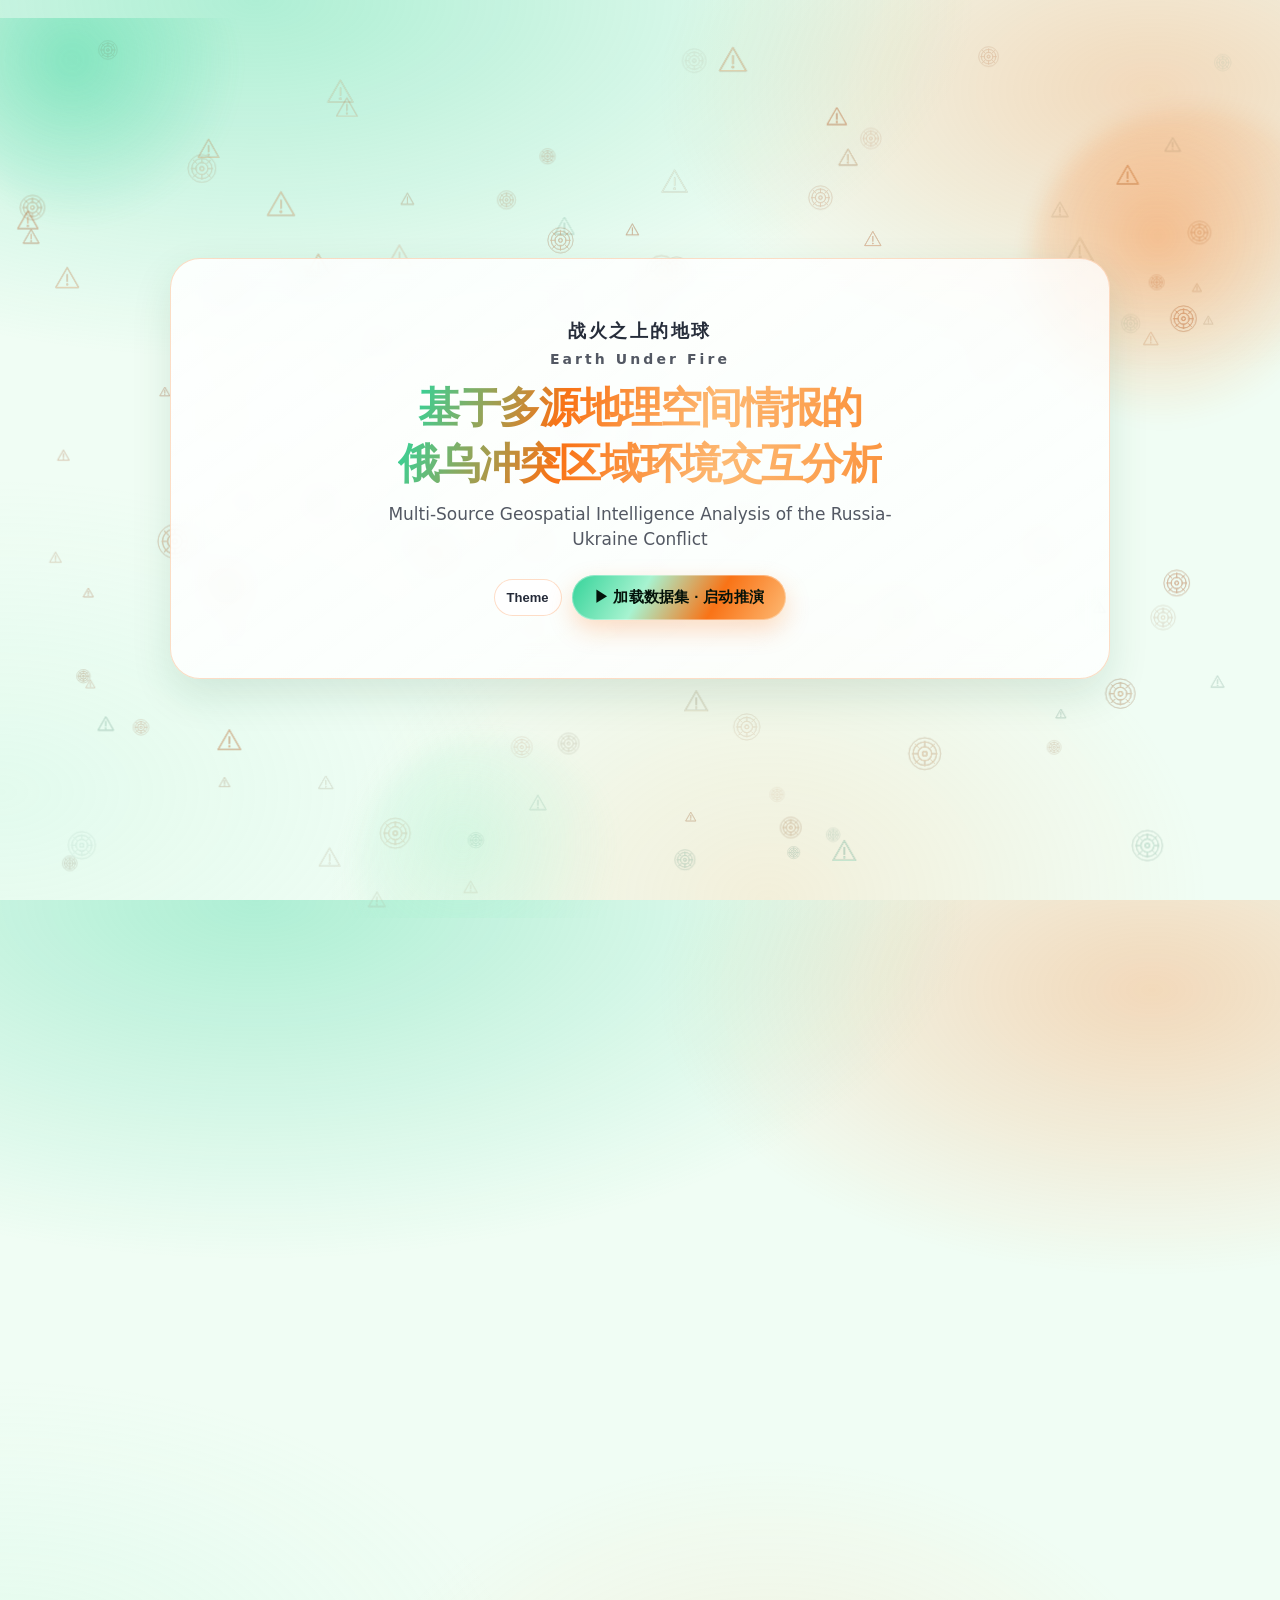
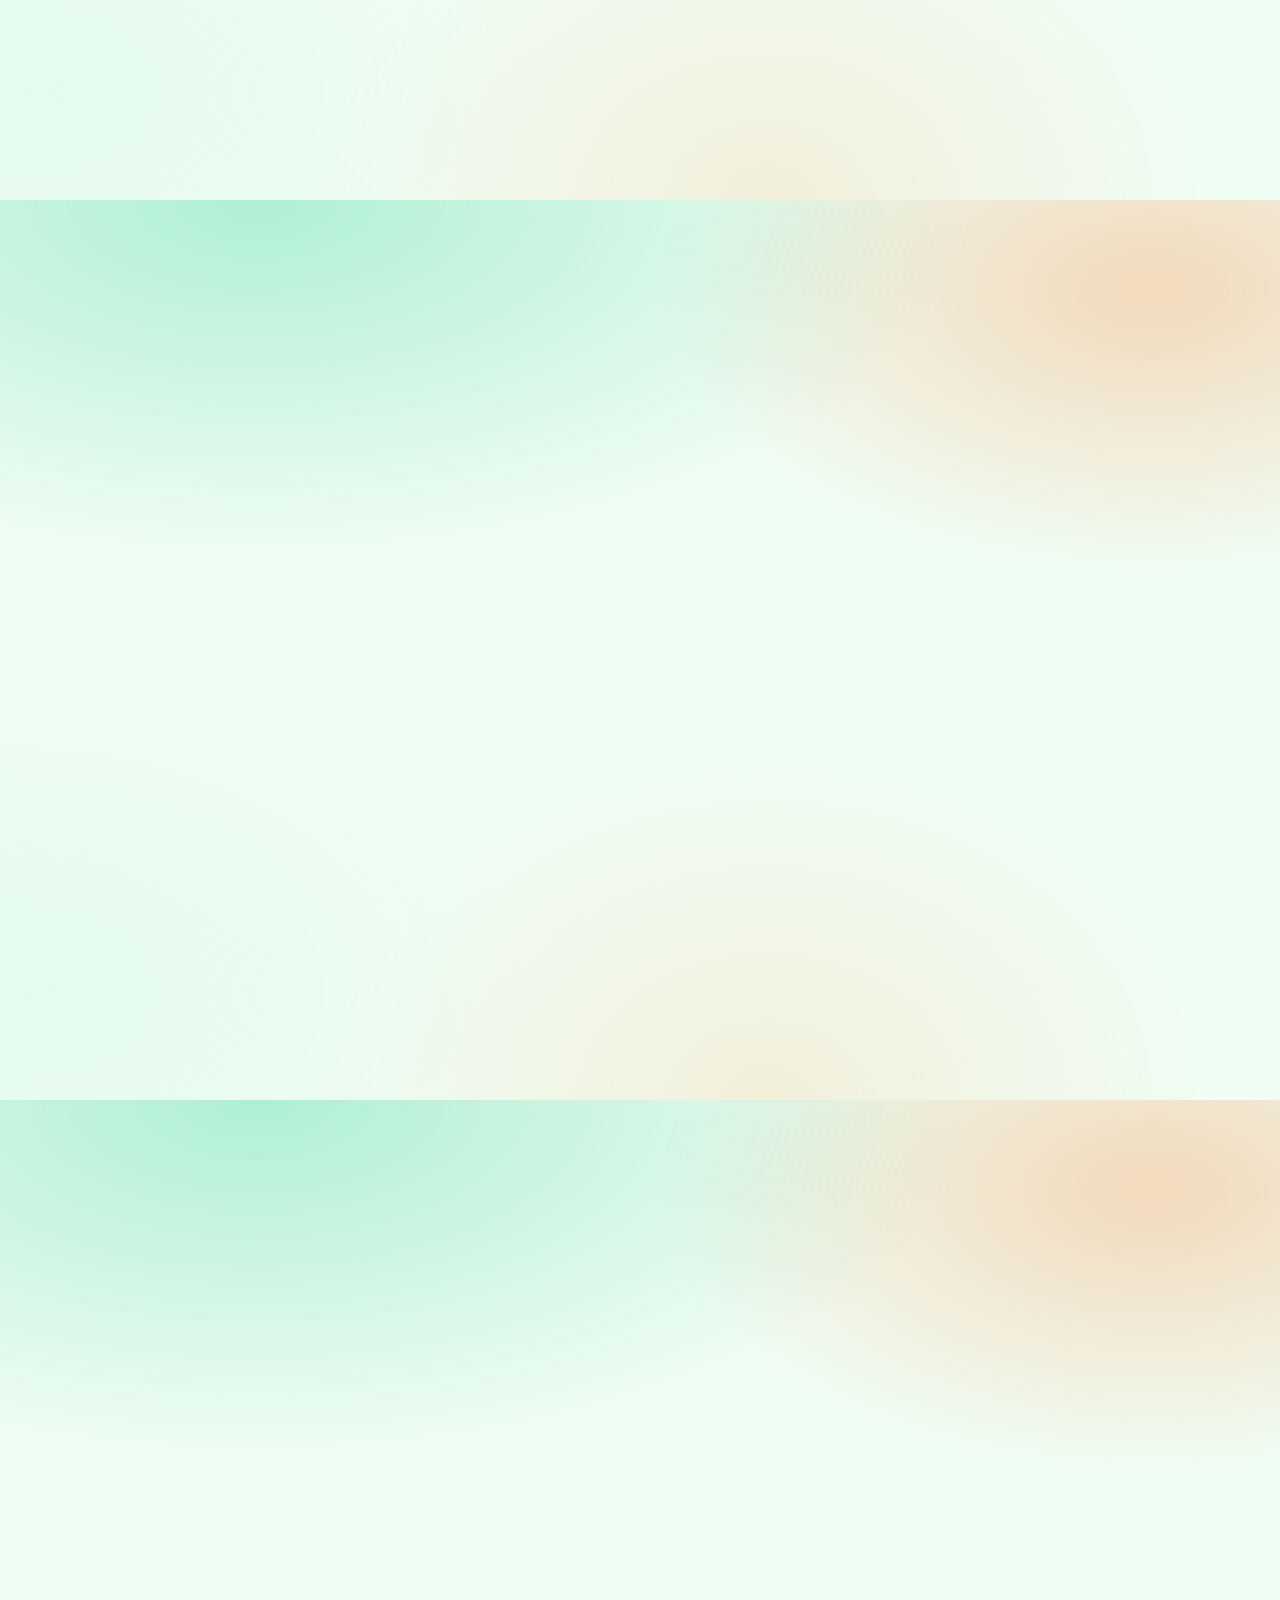
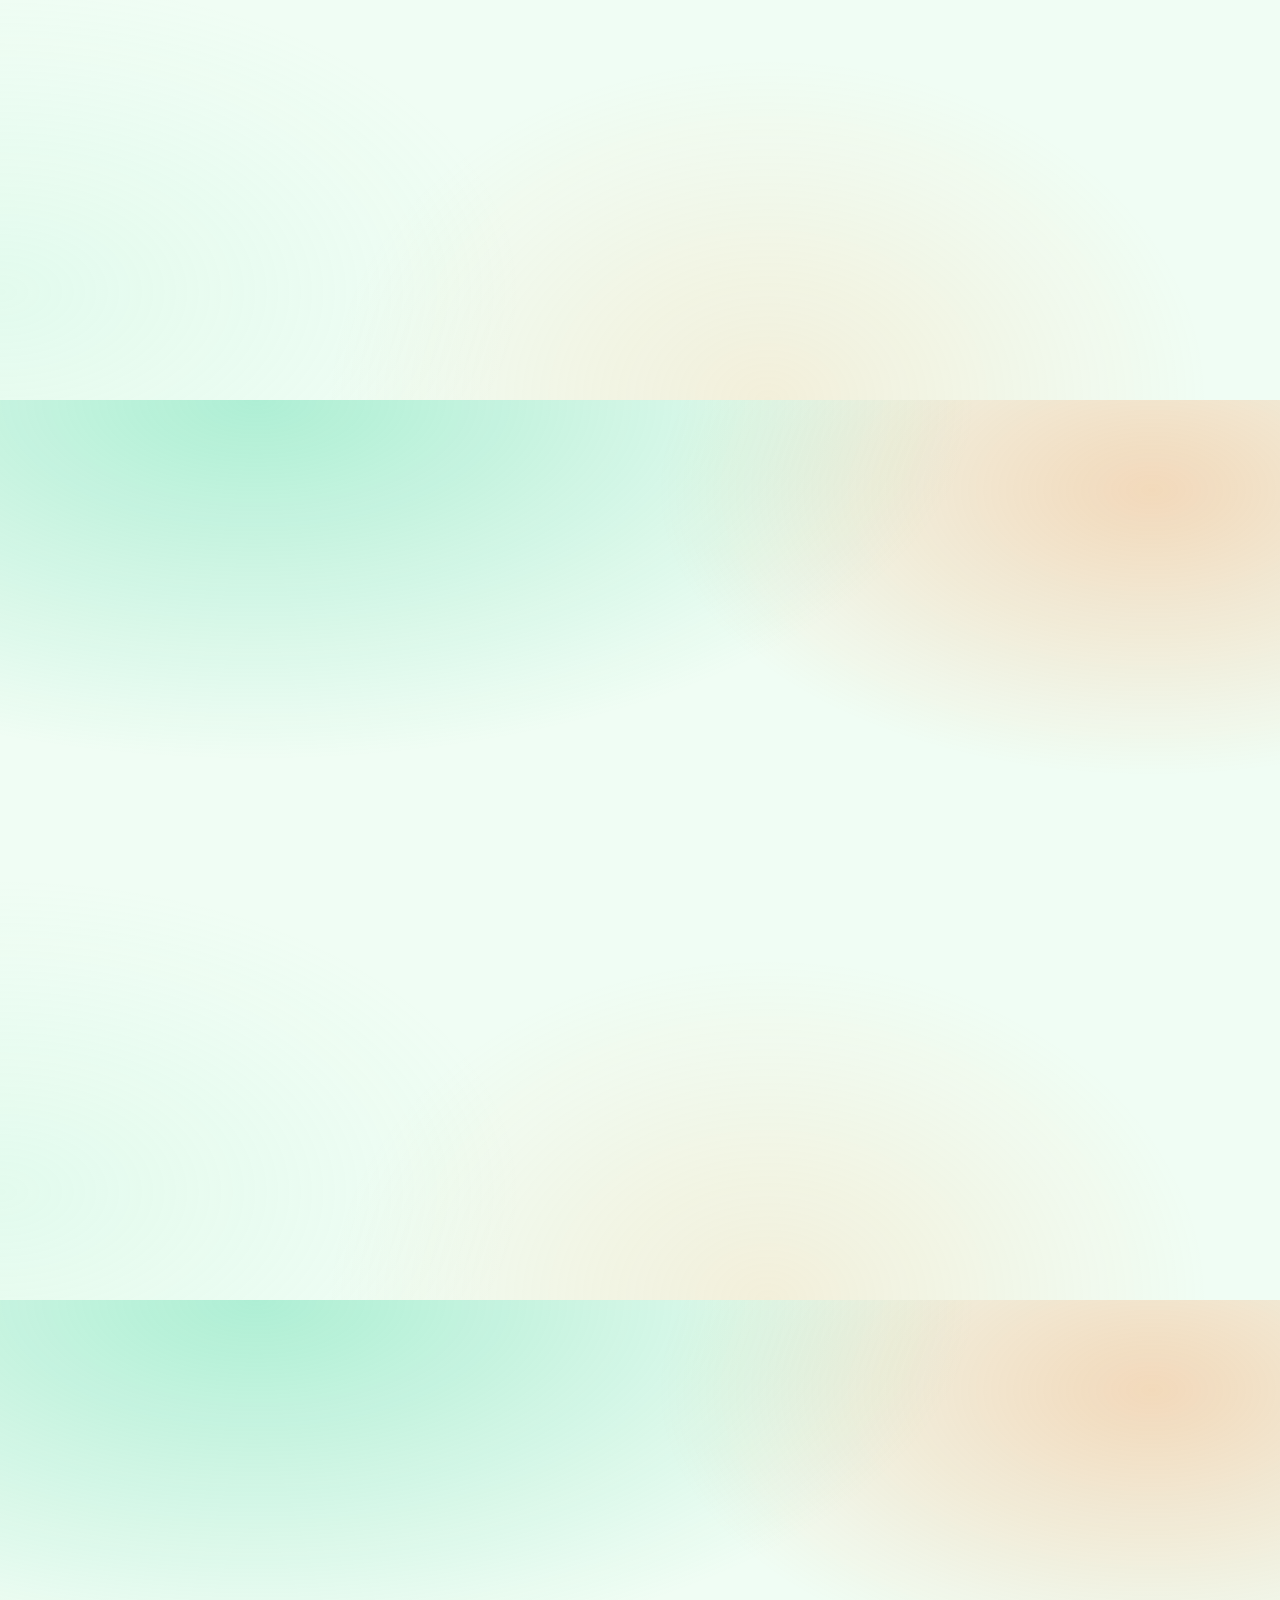
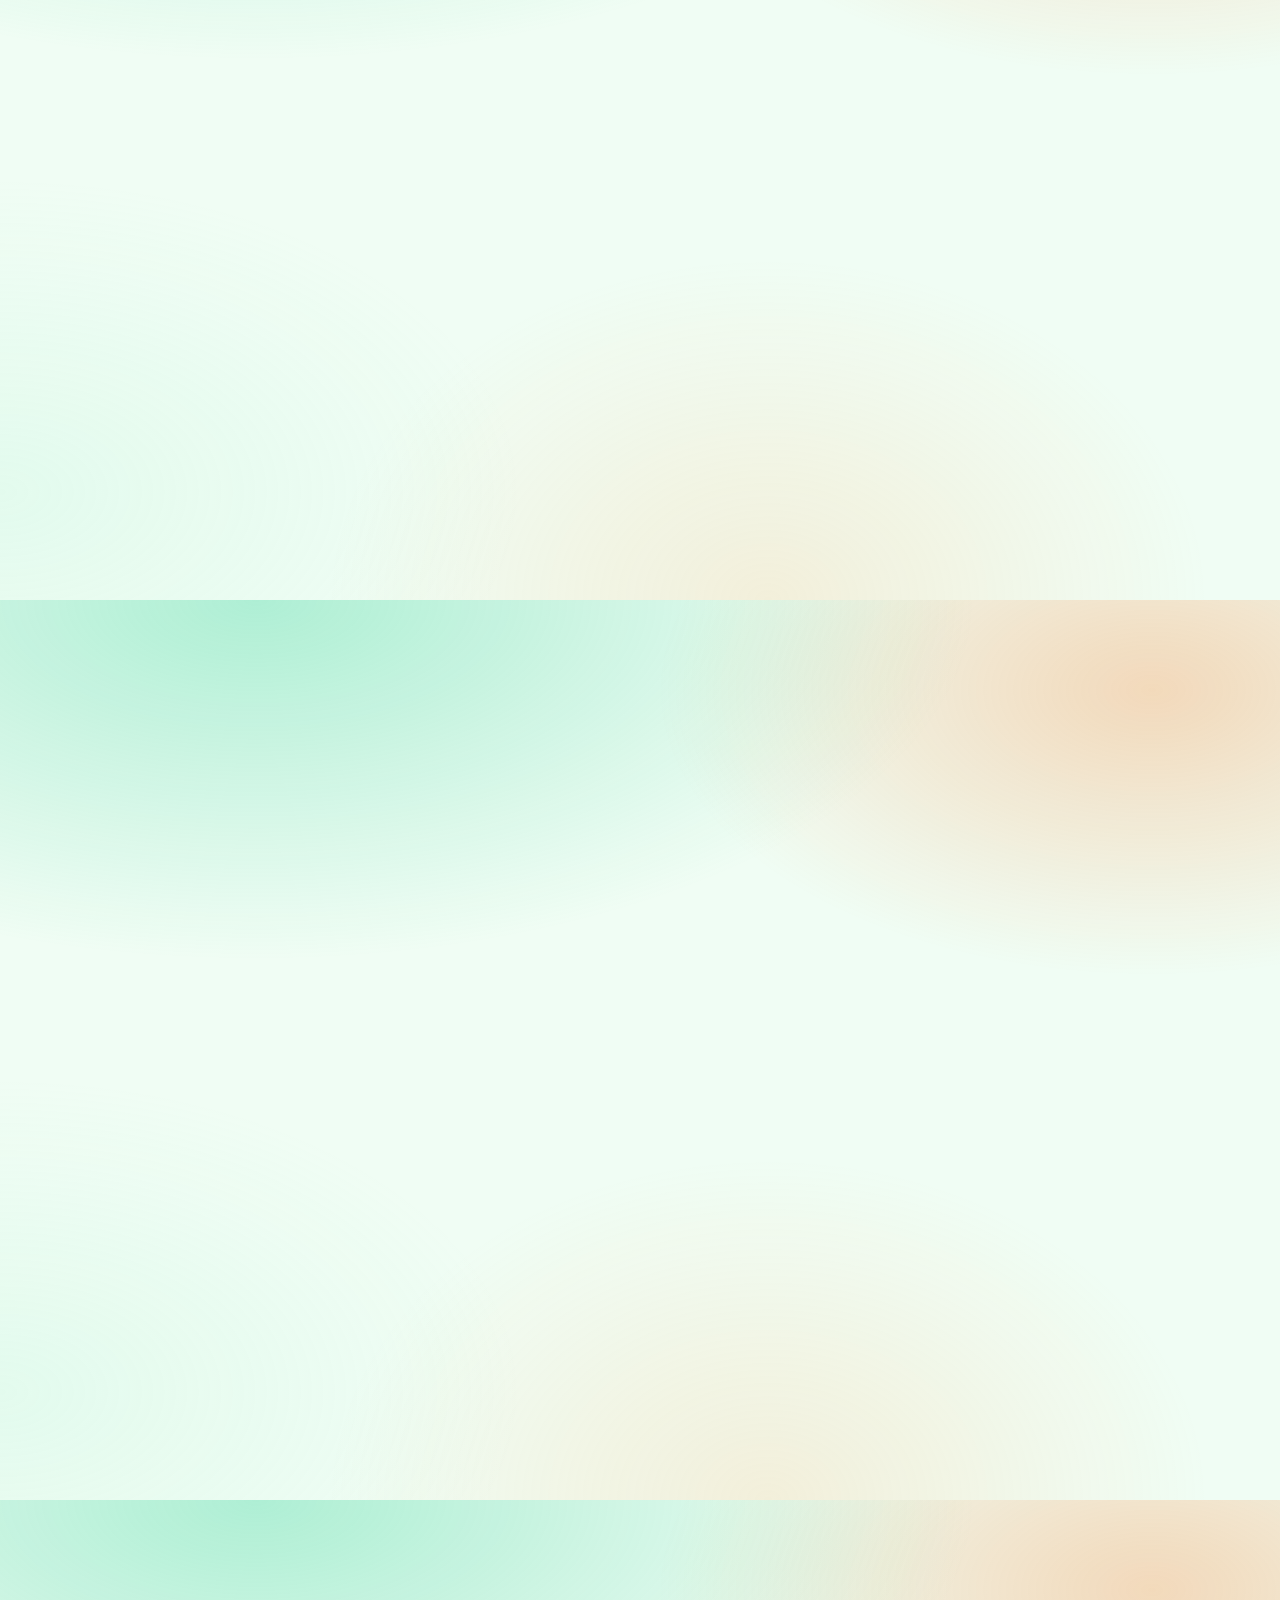
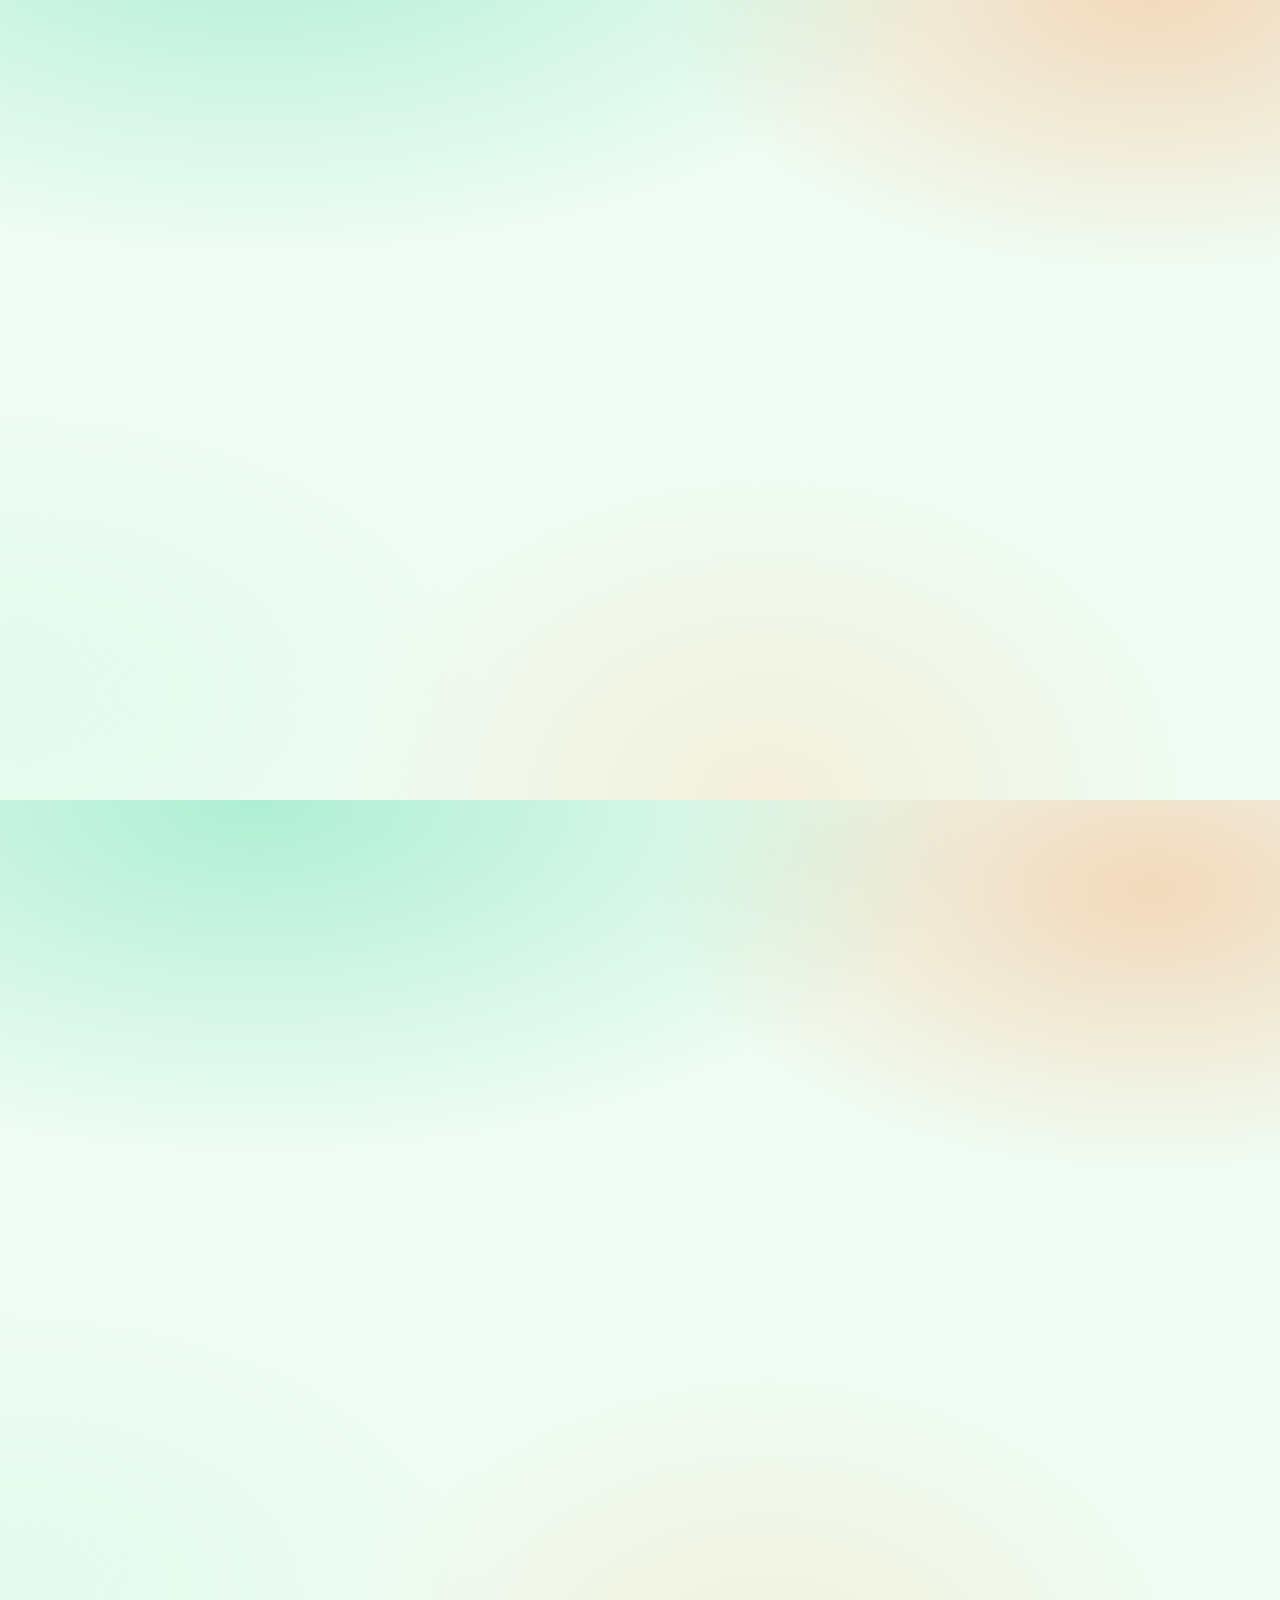
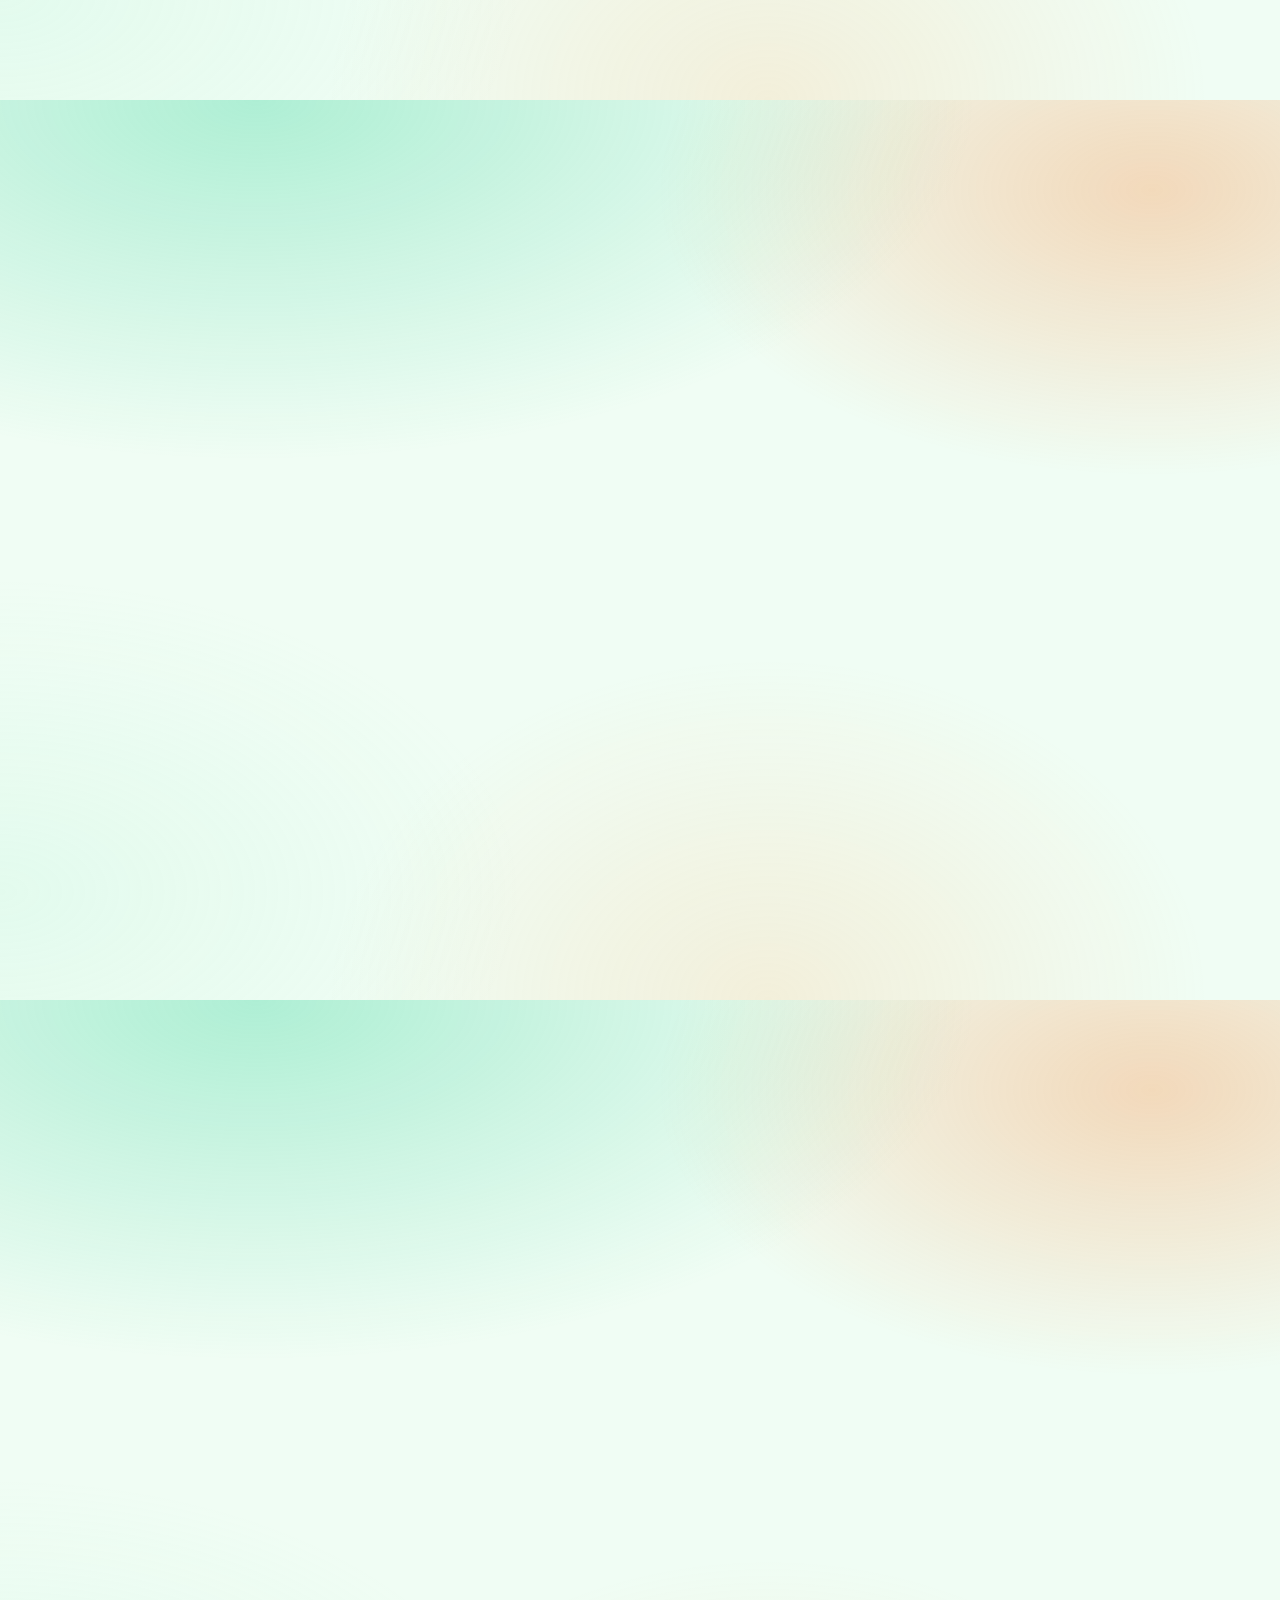
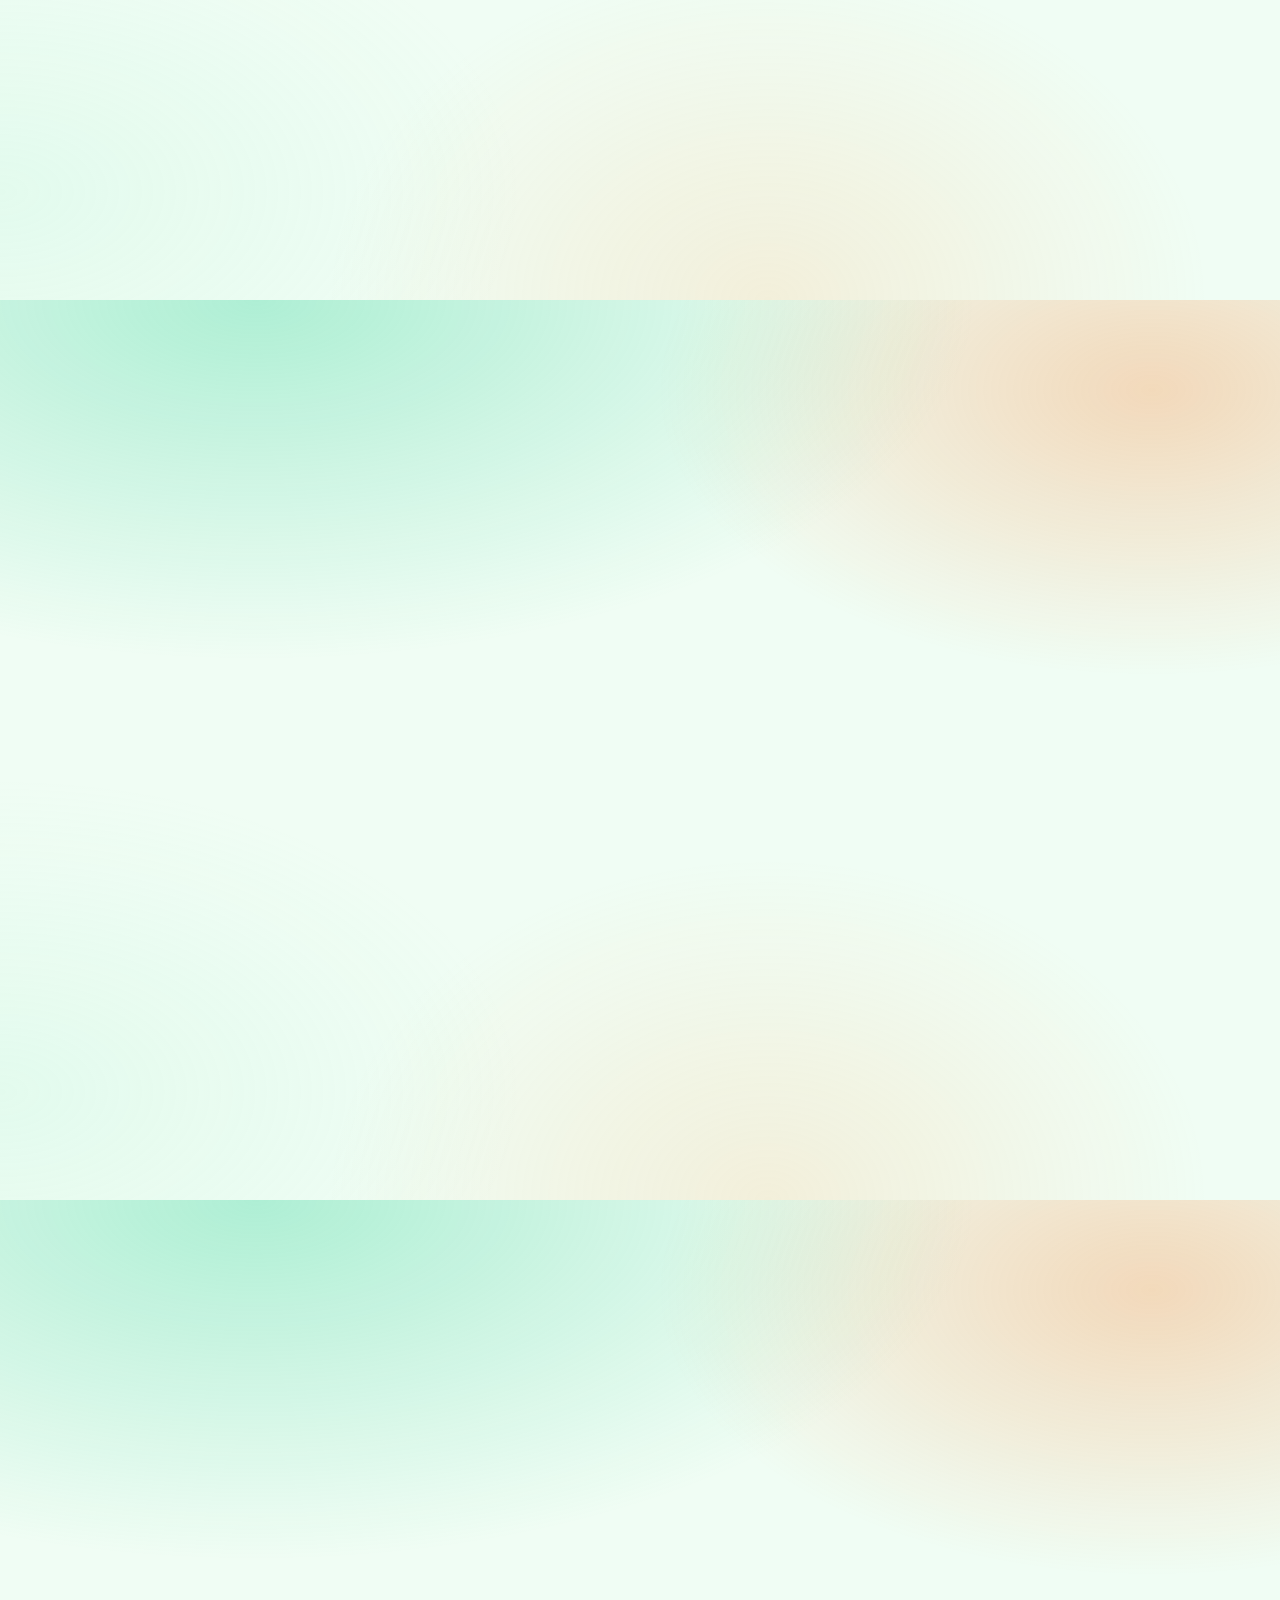
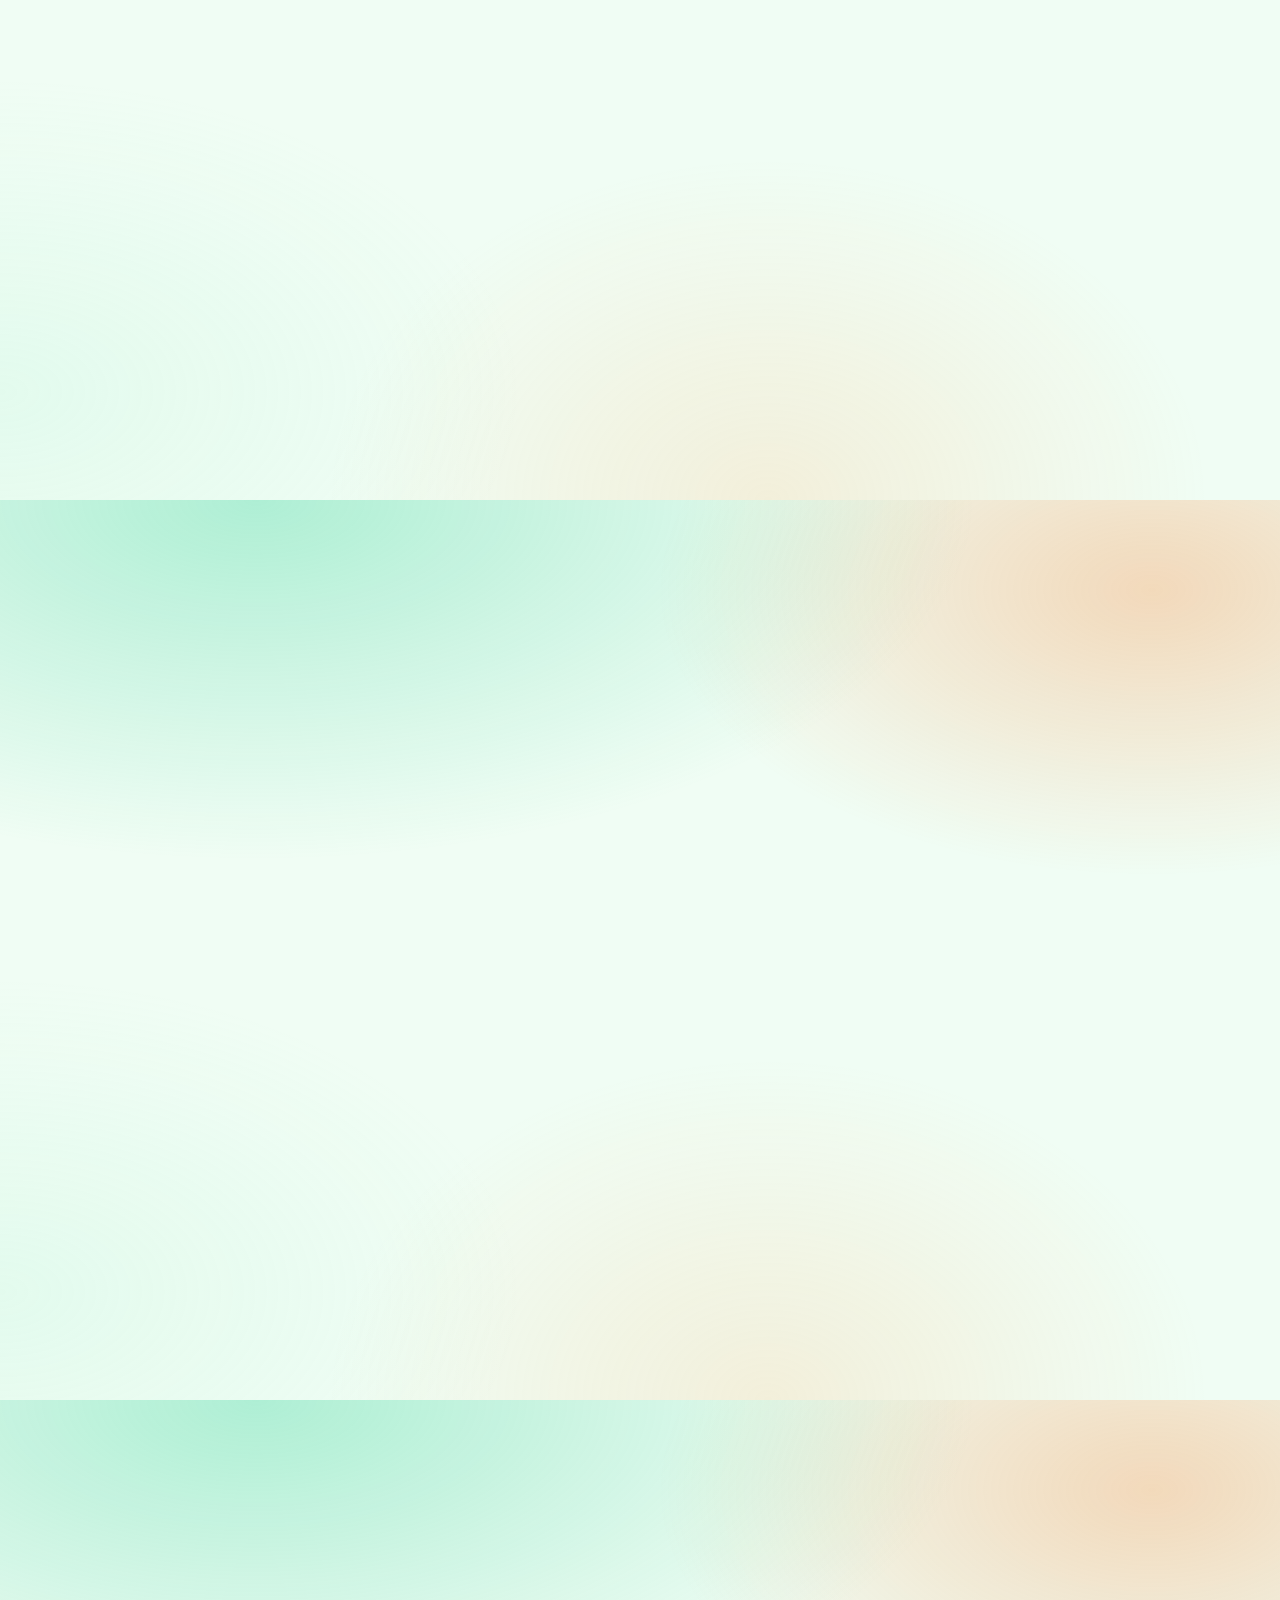
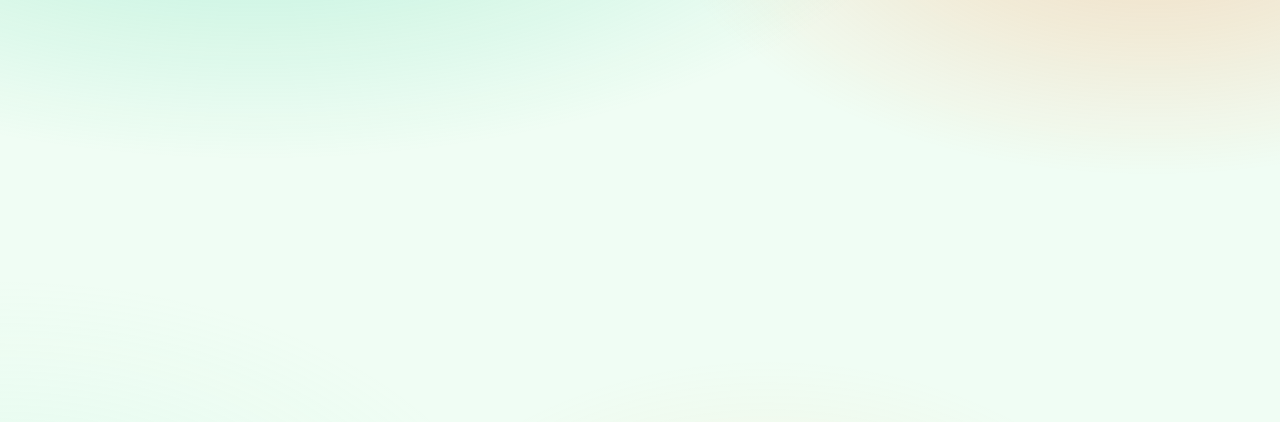
==== commit af68a473: "更新" ====
--- a/index.html
+++ b/index.html
@@ -352,7 +352,7 @@
                 <svg
                   class="process-timeline__svg"
                   viewBox="-80 -195 1160 580"
-                  preserveAspectRatio="none"
+                  preserveAspectRatio="xMinYMid meet"
                   focusable="false"
                   role="group"
                   aria-label="项目时间线曲线与周次节点"
--- a/styles.css
+++ b/styles.css
@@ -808,17 +808,20 @@
   }
   .process-timeline__stage {
     position: relative;
-    padding: 28px max(8px, env(safe-area-inset-left, 0px)) 24px max(8px, env(safe-area-inset-right, 0px));
+    padding: 20px max(8px, env(safe-area-inset-left, 0px)) 16px max(8px, env(safe-area-inset-right, 0px));
     margin: 0 -4px;
-    min-height: 620px;
+    min-height: 0;
   }
   .process-timeline__svg {
-    position: absolute;
-    left: max(8px, env(safe-area-inset-left, 0px));
-    right: max(8px, env(safe-area-inset-right, 0px));
-    top: 18px;
-    height: calc(178px * 580 / 188);
-    width: auto;
+    position: relative;
+    left: auto;
+    right: auto;
+    top: auto;
+    display: block;
+    width: 100%;
+    height: auto;
+    aspect-ratio: 1160 / 580;
+    max-width: 100%;
     z-index: 0;
     overflow: visible;
     pointer-events: none;
@@ -919,13 +922,83 @@
     filter: drop-shadow(0 2px 6px color-mix(in oklab, var(--brand-2) 35%, transparent));
   }
   
+  @media (max-width: 900px) {
+    .process-timeline {
+      overflow-x: auto;
+      -webkit-overflow-scrolling: touch;
+      scrollbar-width: thin;
+      margin-left: calc(-1 * max(8px, env(safe-area-inset-left, 0px)));
+      margin-right: calc(-1 * max(8px, env(safe-area-inset-right, 0px)));
+      padding-left: max(8px, env(safe-area-inset-left, 0px));
+      padding-right: max(8px, env(safe-area-inset-right, 0px));
+    }
+    .process-timeline__stage {
+      padding: 12px 4px 16px;
+      width: max-content;
+      min-width: 100%;
+    }
+    .process-timeline__svg {
+      width: 920px;
+      min-width: 880px;
+      max-width: none;
+    }
+    .process-timeline__note-html {
+      font-size: 12px;
+      padding: 6px 8px;
+    }
+  }
+
   @media (max-width: 680px) {
-    .process-timeline__stage {
-      min-height: 520px;
-    }
-    .process-timeline__svg {
-      height: calc(168px * 580 / 188);
-      top: 22px;
+    .entry-gate {
+      overflow-y: auto;
+      overflow-x: hidden;
+      -webkit-overflow-scrolling: touch;
+      align-content: safe center;
+      padding: max(12px, env(safe-area-inset-top, 0px)) max(14px, env(safe-area-inset-right, 0px))
+        max(16px, env(safe-area-inset-bottom, 0px)) max(14px, env(safe-area-inset-left, 0px));
+      min-height: 100dvh;
+      min-height: 100svh;
+    }
+    .entry-card {
+      padding: 20px 16px 22px;
+      margin: auto;
+      border-radius: 22px;
+    }
+    .entry-kicker__zh {
+      font-size: 15px;
+      letter-spacing: 0.1em;
+    }
+    .entry-kicker__en {
+      font-size: 12px;
+    }
+    .entry-title {
+      margin: 10px auto 8px;
+    }
+    .entry-title__line {
+      font-size: clamp(17px, 5.4vw, 26px);
+      line-height: 1.32;
+    }
+    .entry-desc {
+      font-size: 13px;
+      line-height: 1.45;
+    }
+    .entry-actions {
+      margin-top: 14px;
+      flex-direction: column;
+      width: 100%;
+      gap: 8px;
+    }
+    .entry-actions .btn,
+    .entry-actions .enter-btn {
+      width: 100%;
+      max-width: 300px;
+    }
+    .ad-cloud--lg {
+      font-size: 11px;
+      max-width: min(88vw, 20rem);
+    }
+    .ad-cloud--sm {
+      font-size: 10px;
     }
   }
   
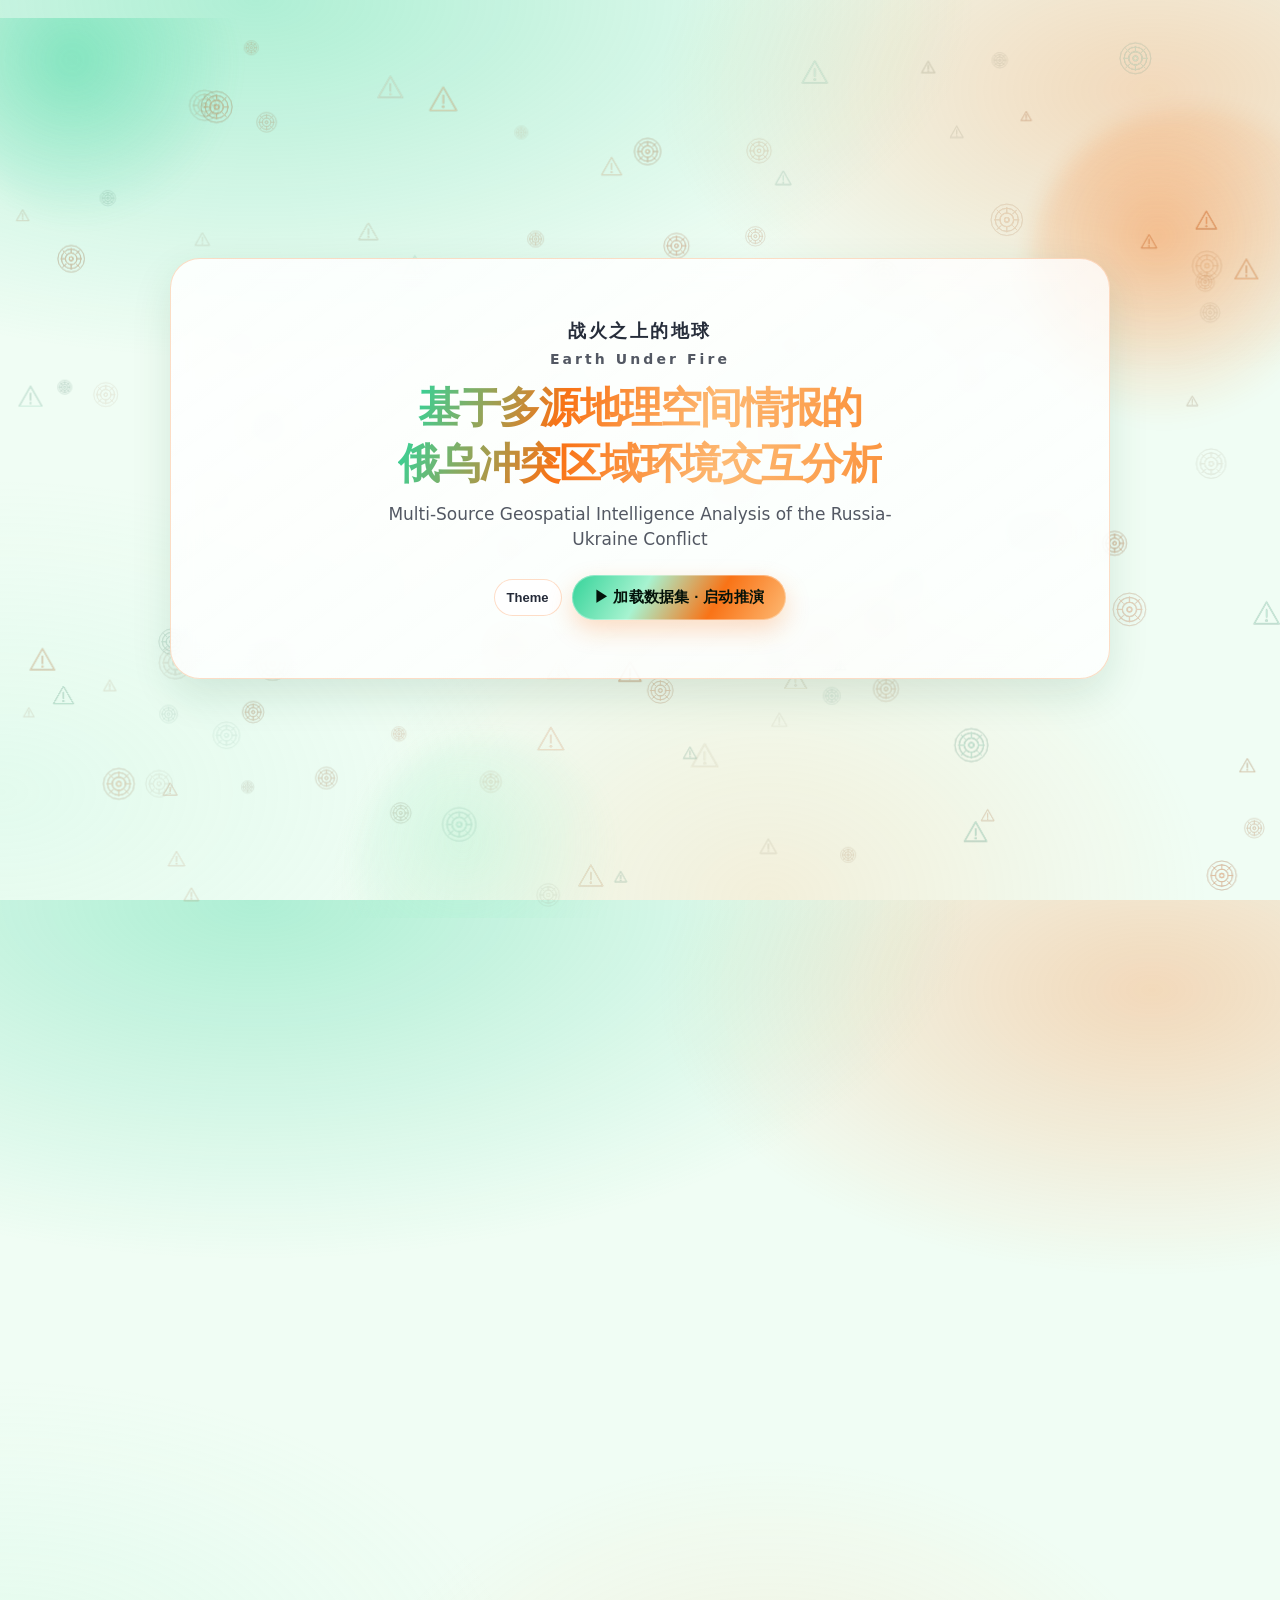
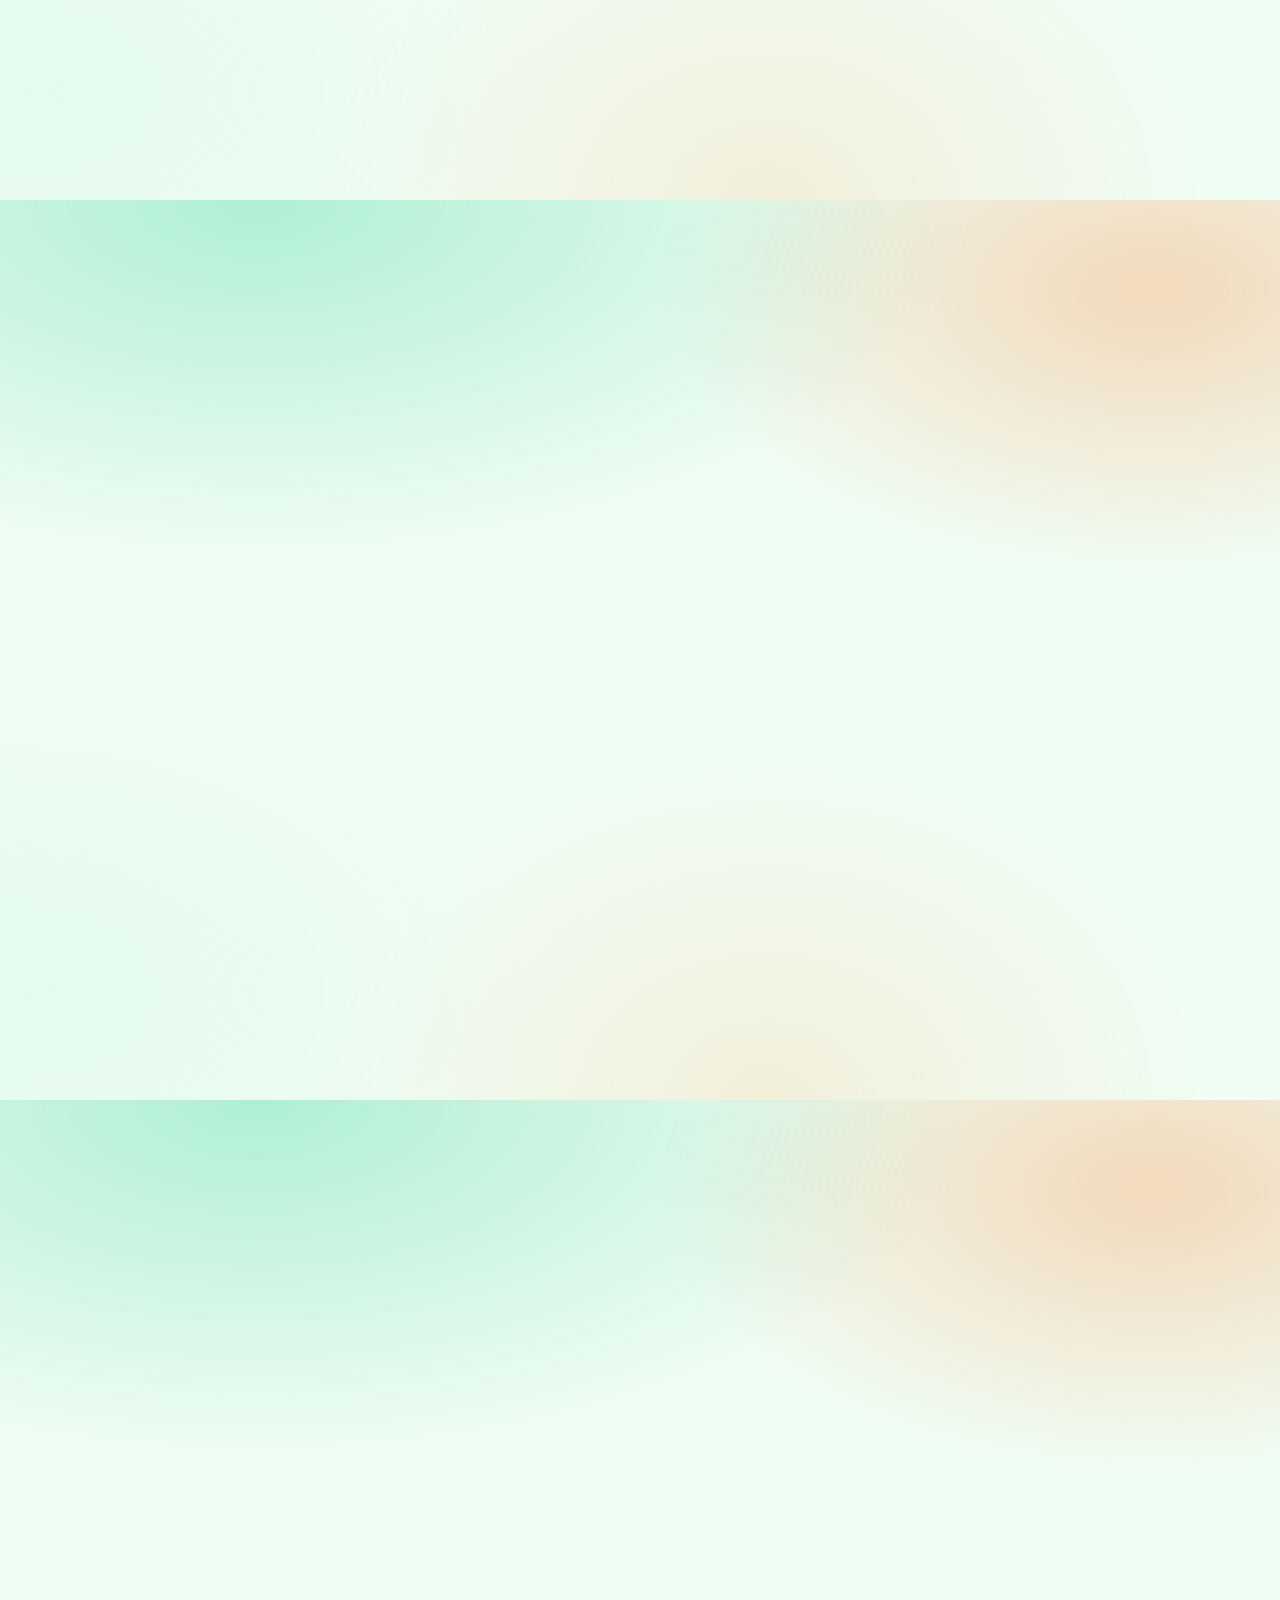
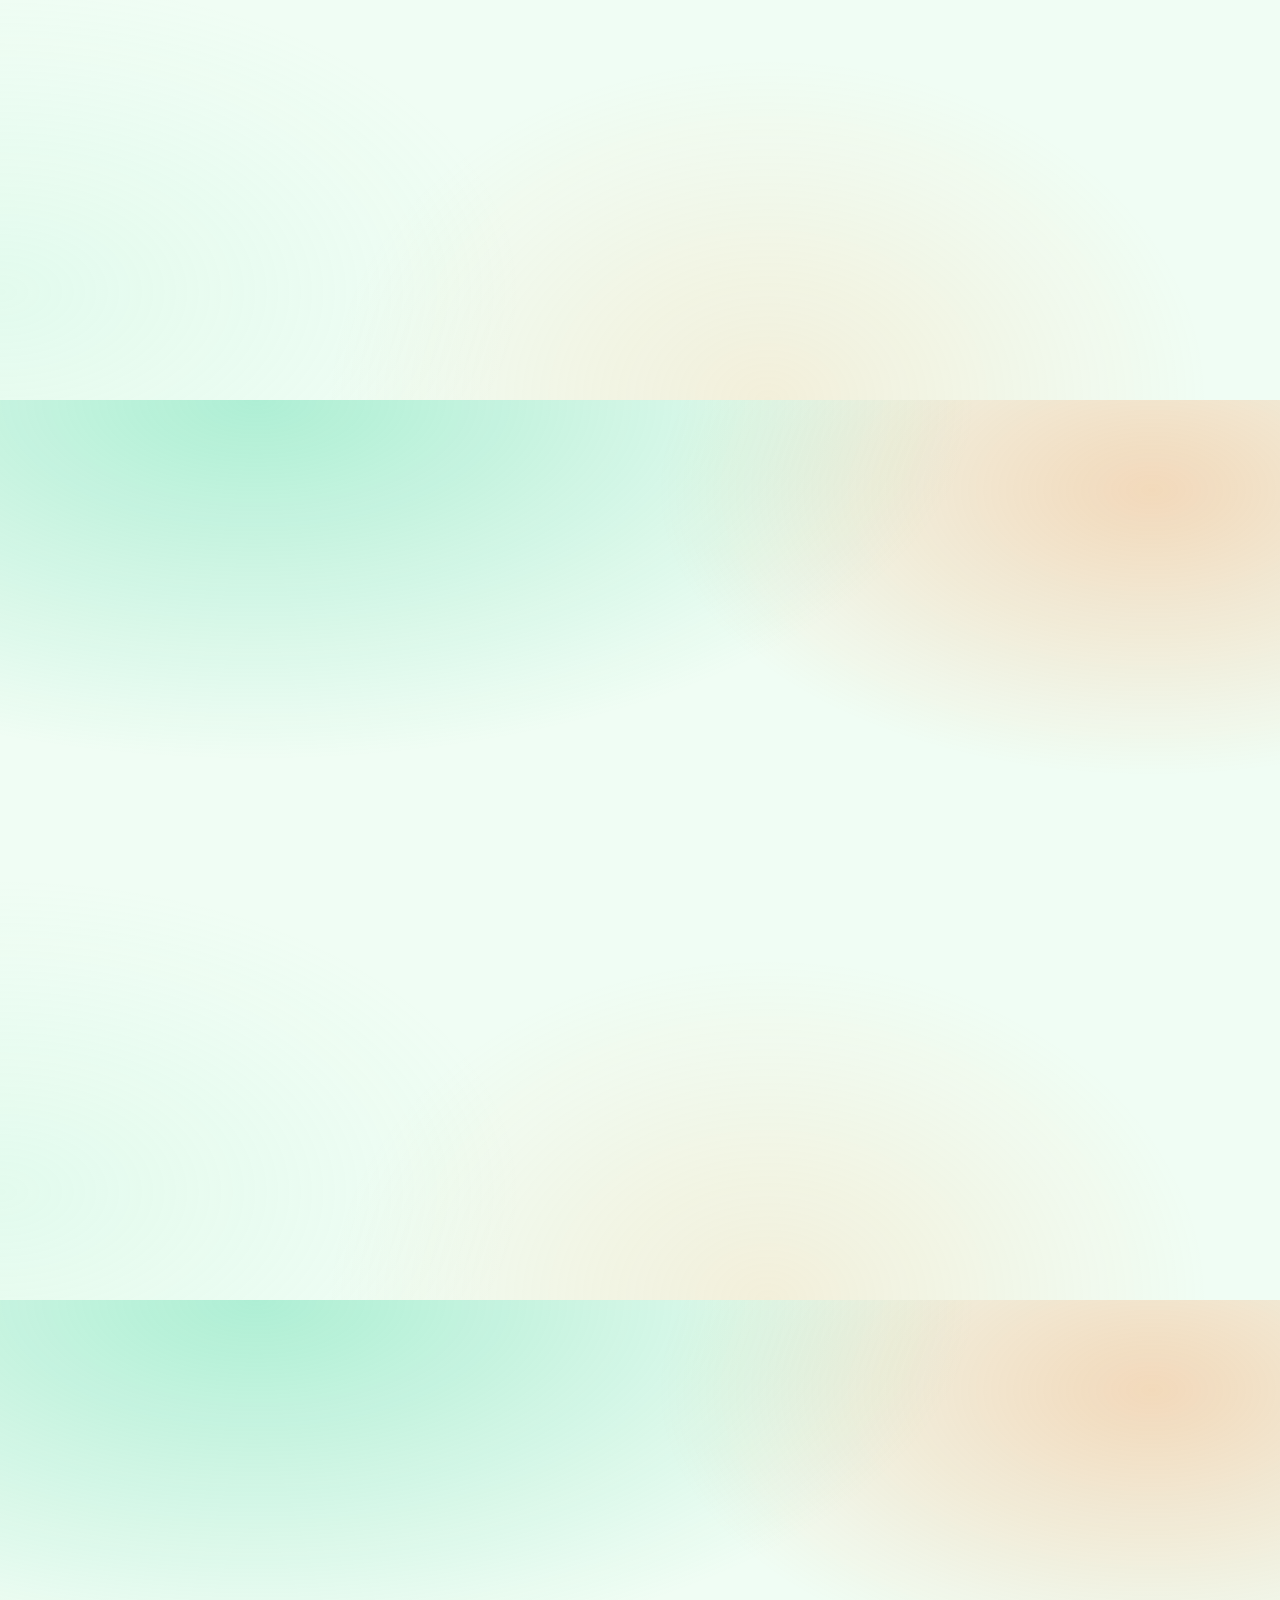
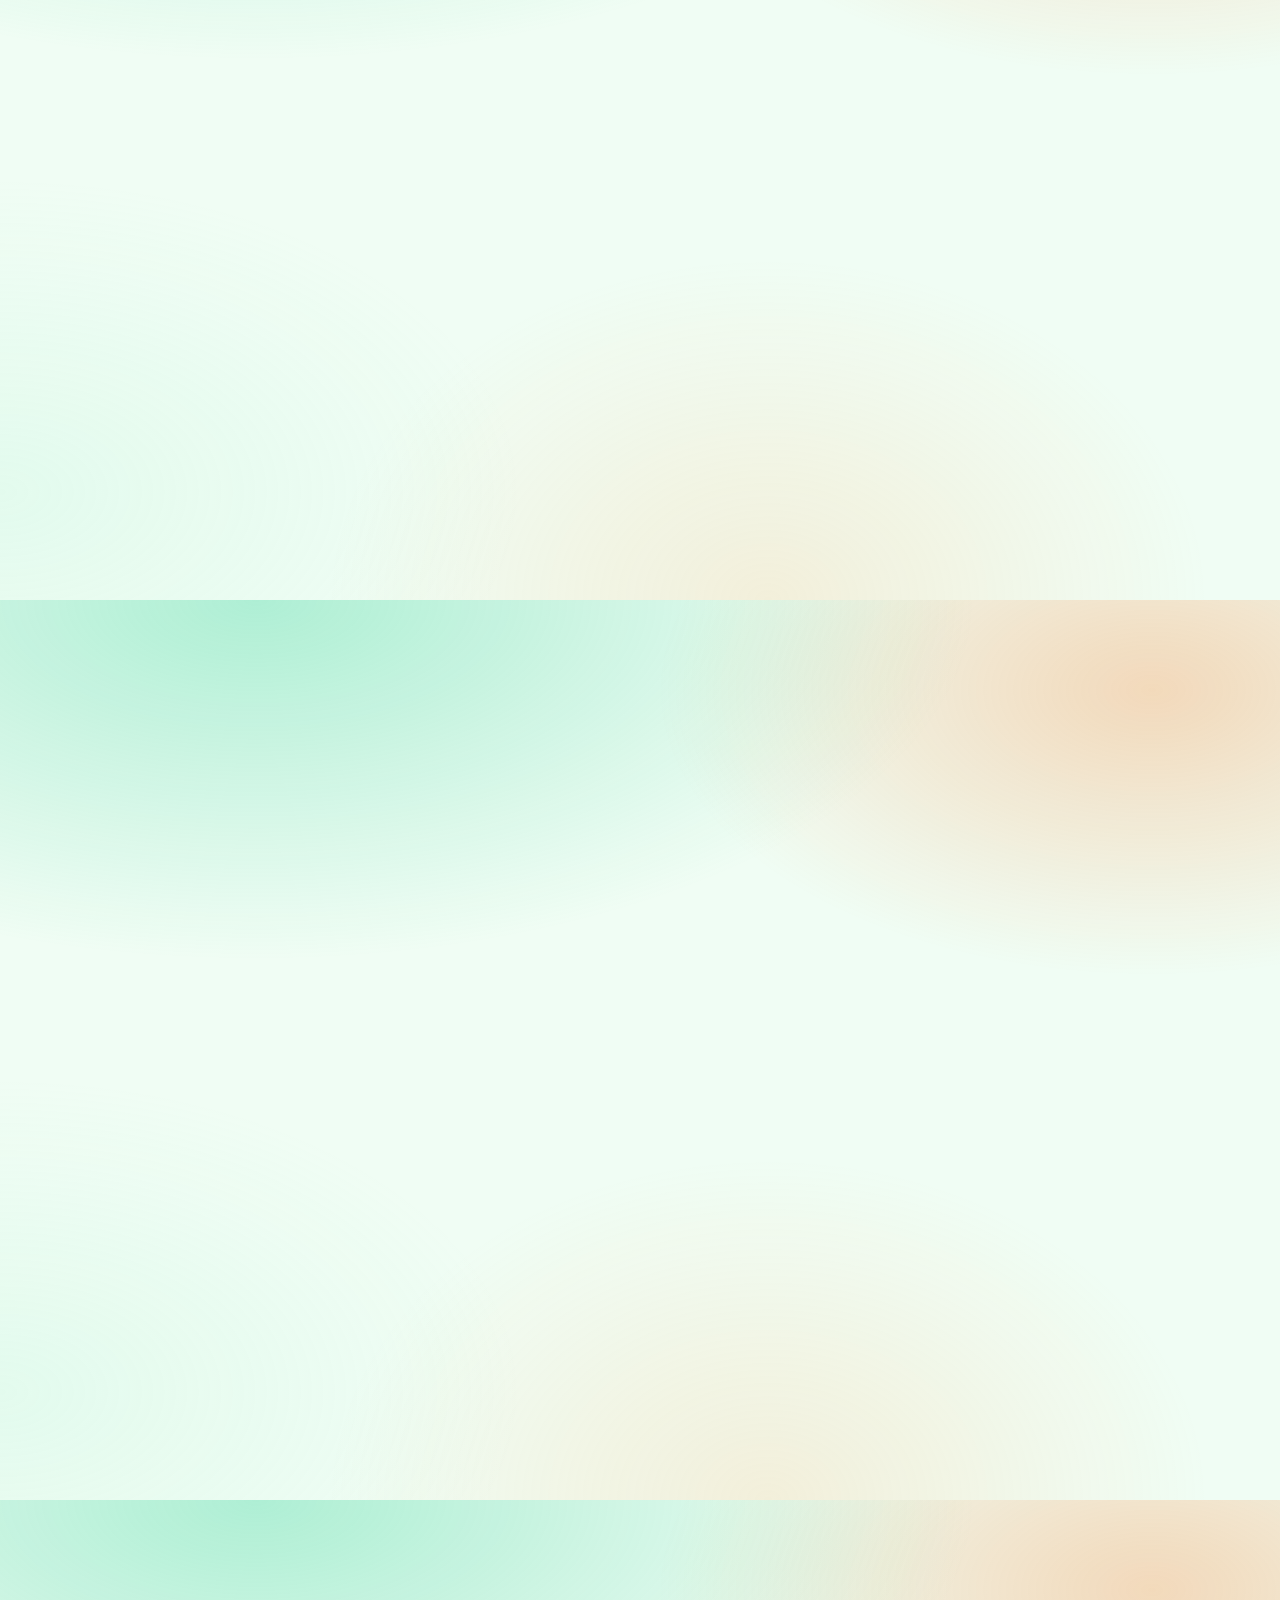
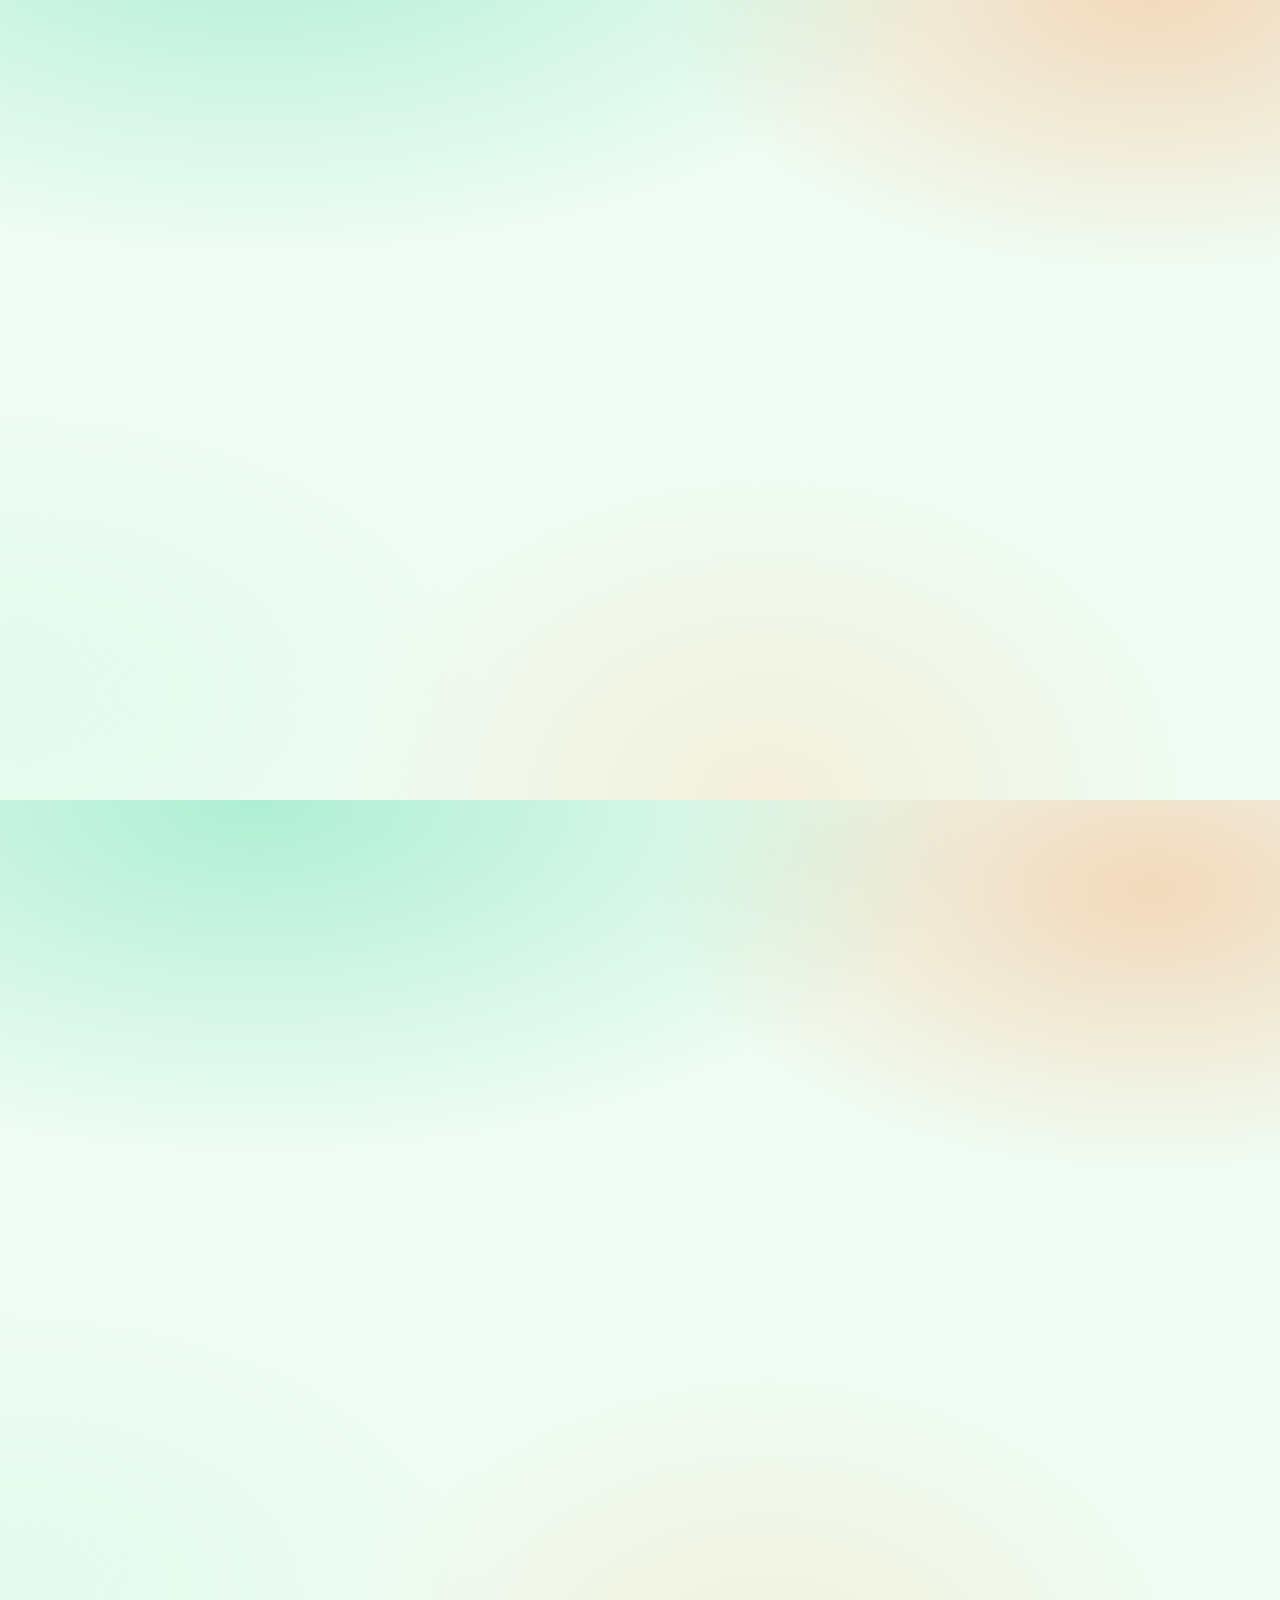
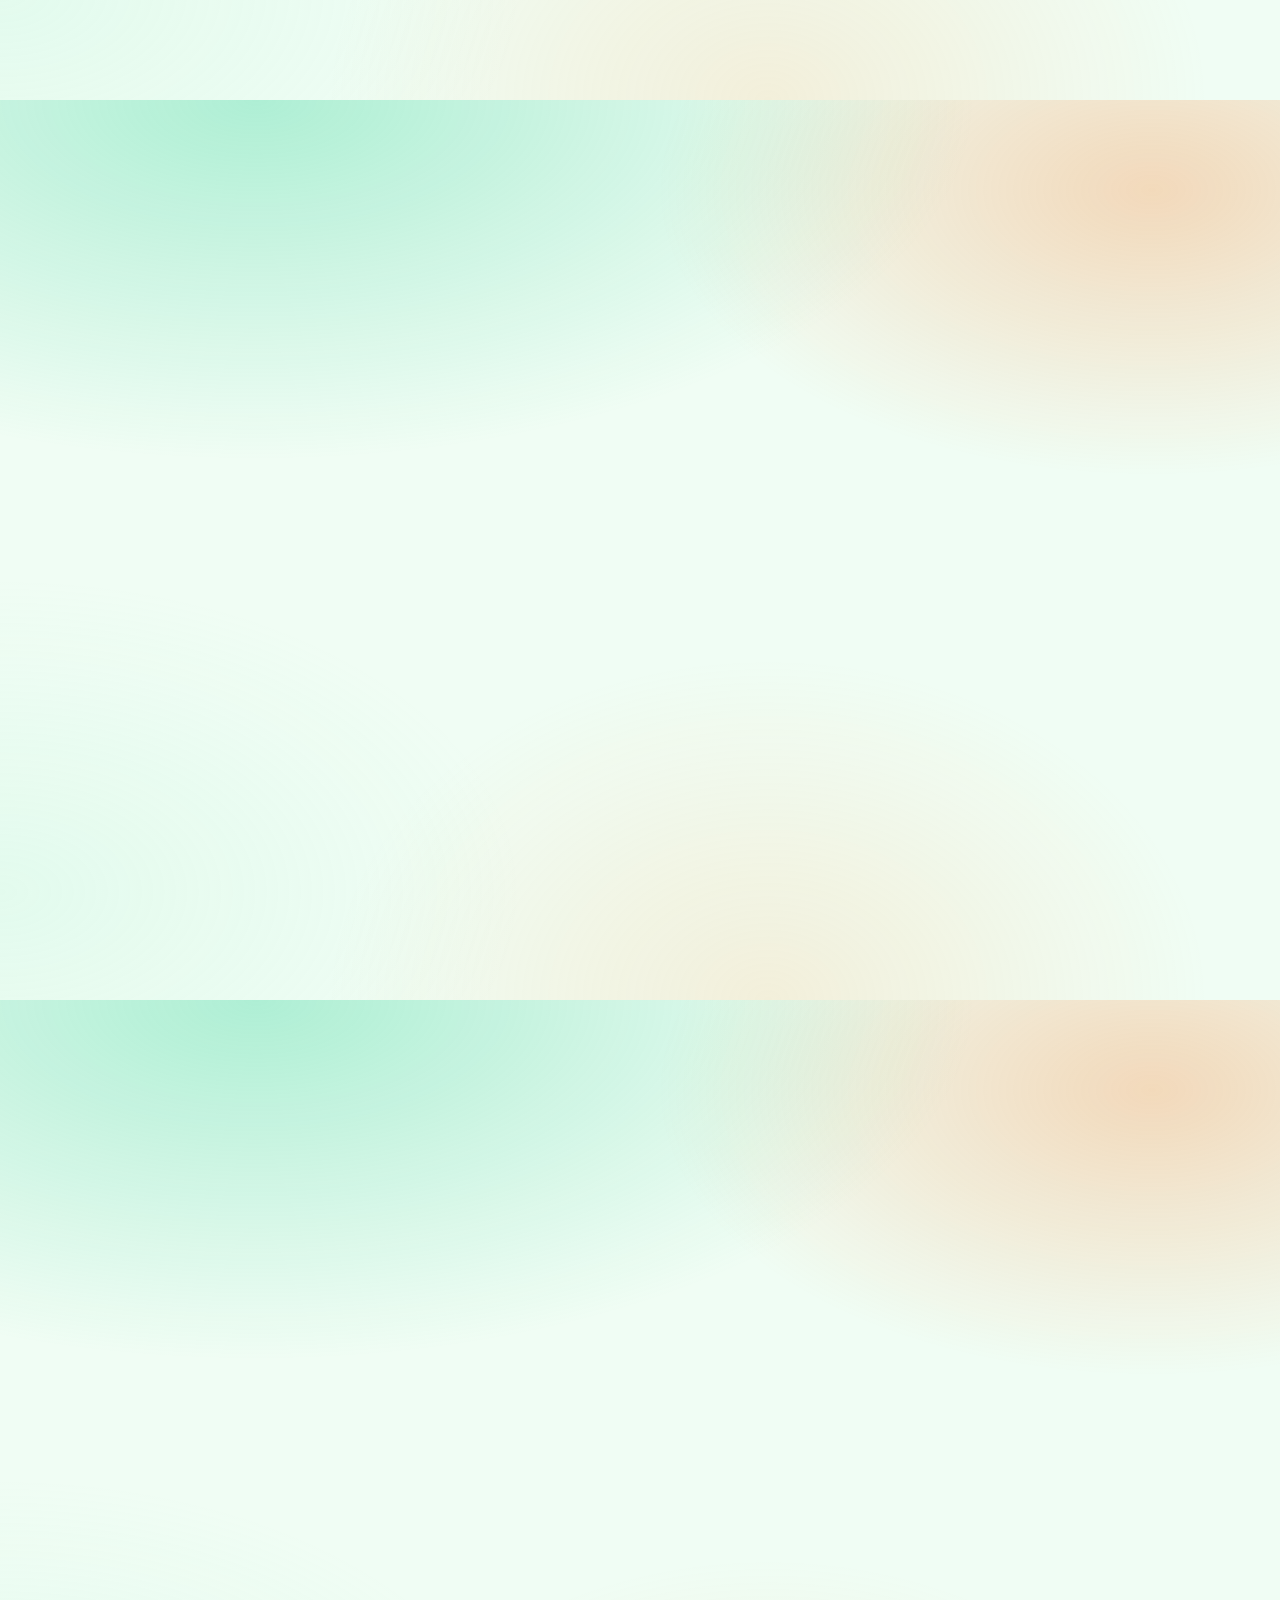
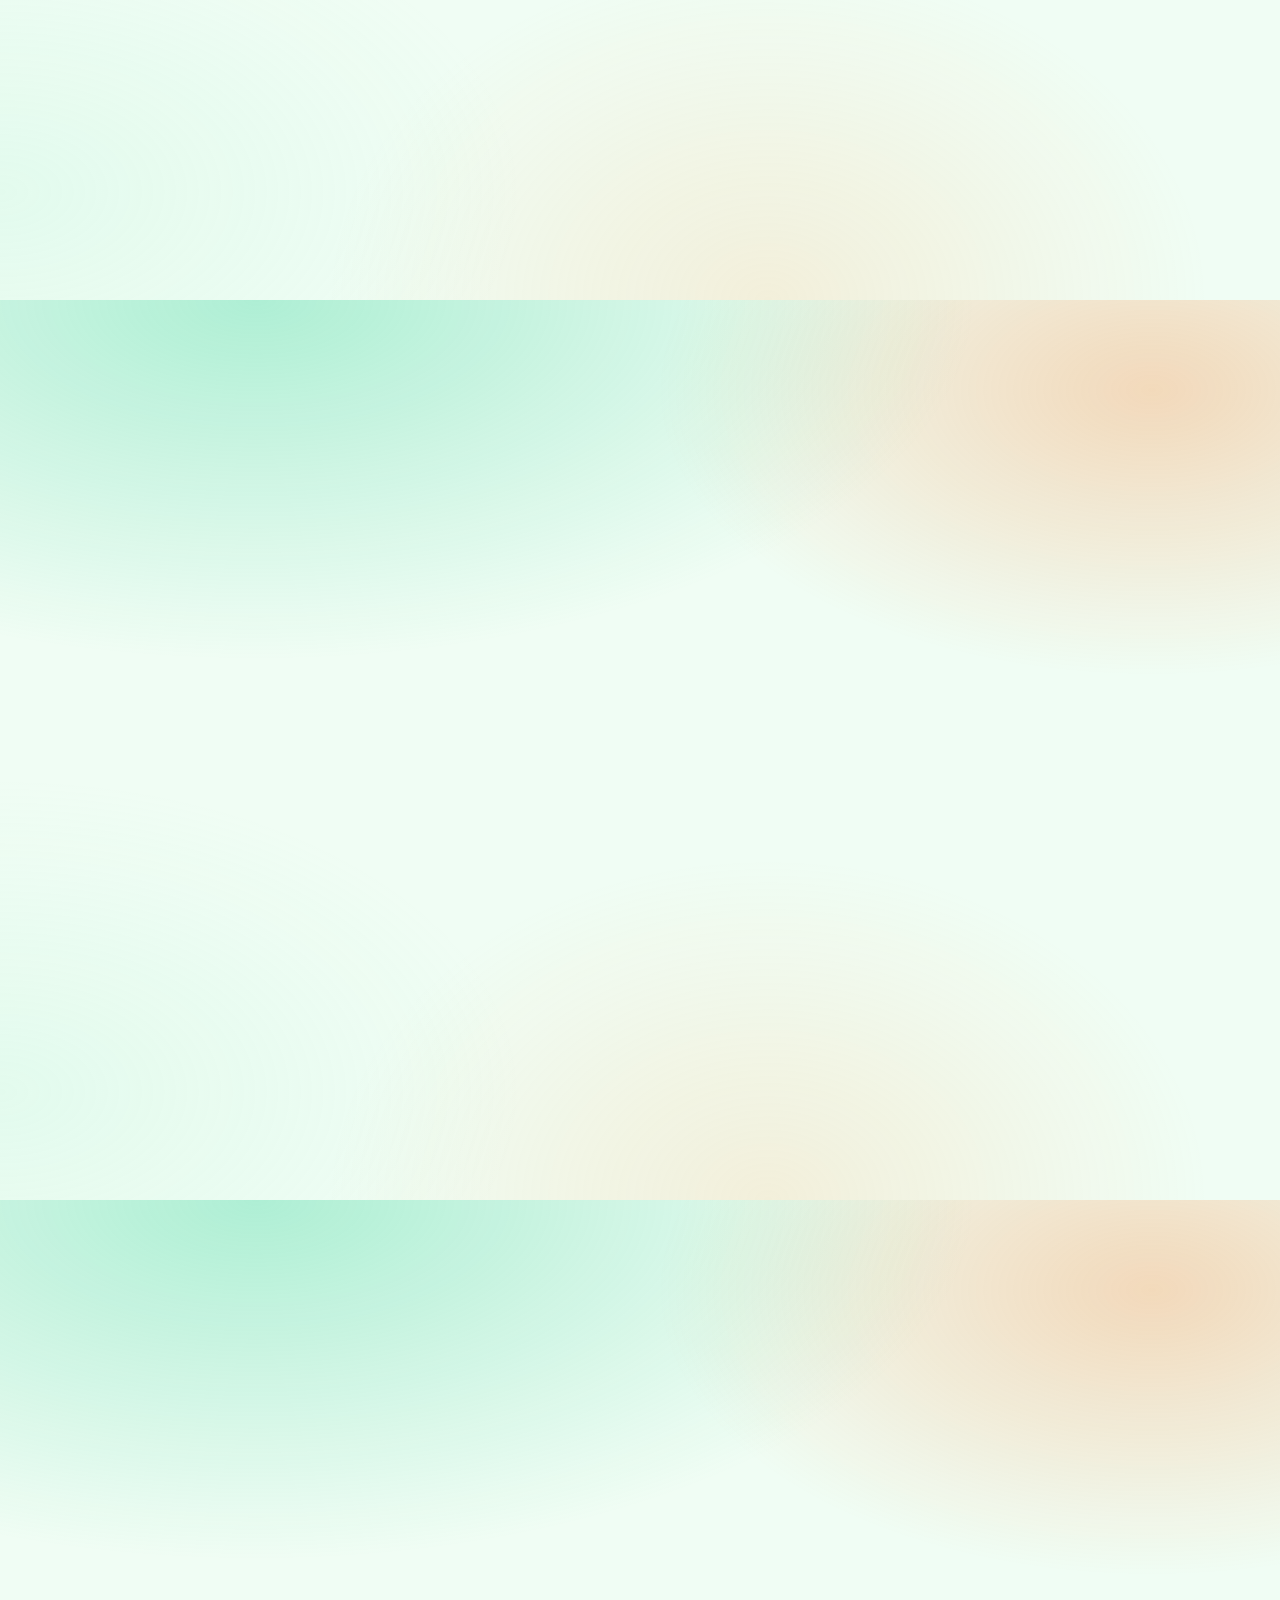
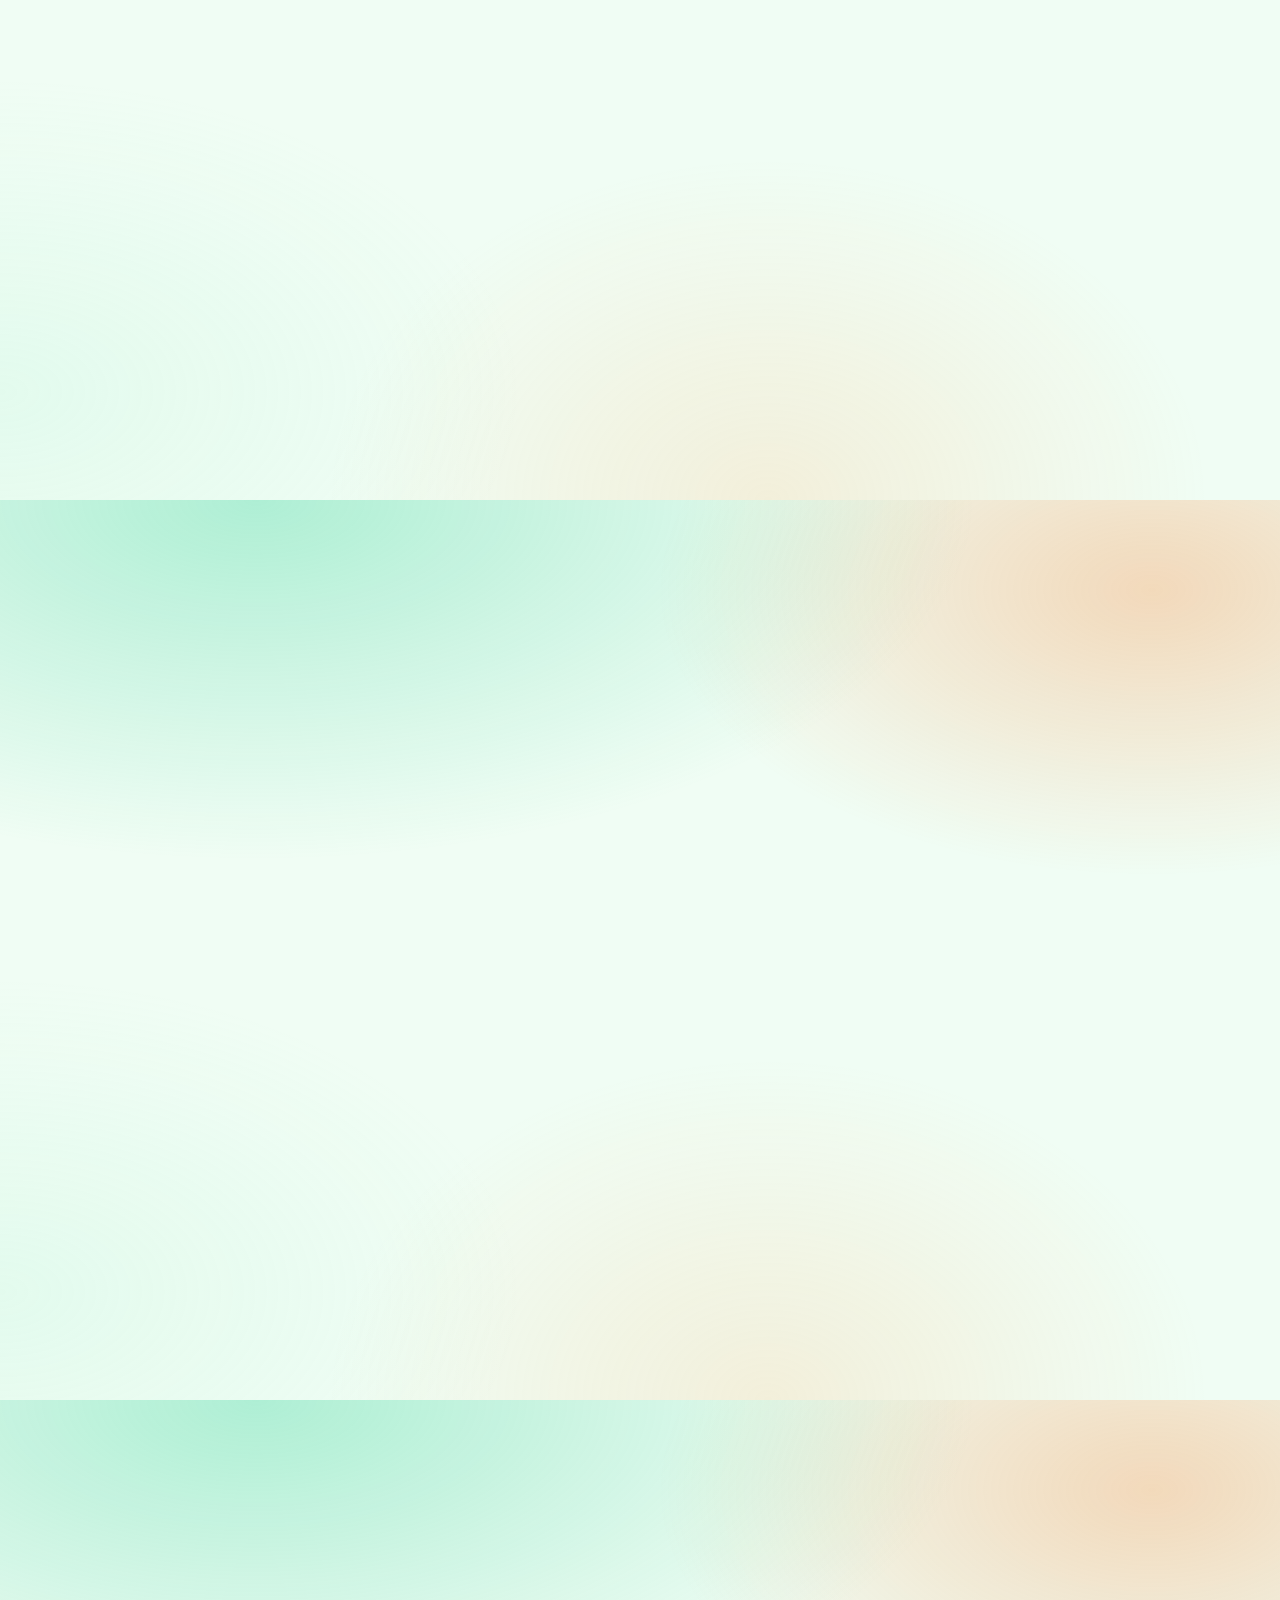
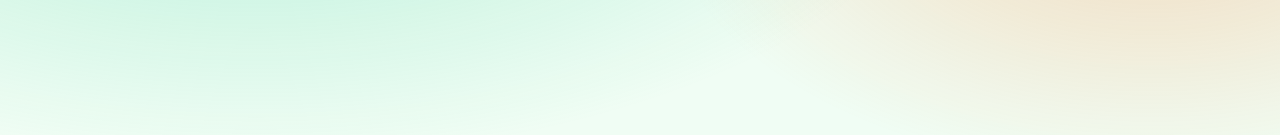
==== commit 86b03202: "更新" ====
--- a/index.html
+++ b/index.html
@@ -78,8 +78,7 @@
       <div class="container">
         <div class="topbar">
           <nav class="nav-main" aria-label="Primary">
-            <a class="navlink" href="#members">成员介绍</a>
-            <a class="navlink" href="#project-timeline">项目时间线</a>
+            <a class="navlink" href="#finebi-dashboard">FineBI 仪表盘</a>
             <a class="navlink" href="#ua-detail-spatiotemporal">冲突事件</a>
             <a class="navlink" href="#ua-detail-poi-density">POI</a>
             <a class="navlink" href="#ua-detail-agriculture">NDVI</a>
@@ -213,344 +212,37 @@
           </section>
 
 
-          <section id="members" aria-labelledby="members-intro-heading">
+          <section id="finebi-dashboard" class="home-module" aria-labelledby="finebi-dashboard-heading">
             <div class="section-head">
-              <h3 id="members-intro-heading">成员介绍</h3>
+              <h3 id="finebi-dashboard-heading">FineBI 仪表盘</h3>
+              <p>基于 FineBI 公共链接的交互式数据可视化</p>
             </div>
-
-            <div class="members-grid" role="list" aria-label="团队成员">
-              <article class="member-card member-pink" role="listitem">
-                <div class="member-card-inner">
-                  <div class="member-face member-face-front">
-                    <div class="id-strip">ID card</div>
-                    <div class="member-avatar" aria-hidden="true">
-                      <img src="./hsy.jpg" alt="Shiyu Huang" loading="lazy" decoding="async" />
-                    </div>
-                    <p class="name">Shiyu Huang</p>
-                    <p class="meta">50620232002</p>
-                    <p class="flip-hint">Flip to see more</p>
-                  </div>
-                  <div class="member-face member-face-back">
-                    <div class="id-strip">分工职责</div>
-                    <div class="member-duty">
-                      <p class="member-duty__title"><span aria-hidden="true">📋</span> <strong>主要职责</strong></p>
-                      <ol class="member-duty__list">
-                        <li>
-                          <span class="member-duty__icon" aria-hidden="true">⚔️</span>
-                          <span><strong>① 冲突事件与夜光遥感融合分析</strong></span>
-                        </li>
-                        <li>
-                          <span class="member-duty__icon" aria-hidden="true">🖥️</span>
-                          <span><strong>② 网页设计与制作</strong></span>
-                        </li>
-                      </ol>
-                    </div>
-                  </div>
+            <article class="panel finebi-panel">
+              <div class="panel-inner finebi-panel__inner">
+                <div class="finebi-embed">
+                  <iframe
+                    class="finebi-iframe"
+                    title="FineBI 仪表盘"
+                    src="http://localhost:37799/webroot/decision/link/iy6I"
+                    width="100%"
+                    height="720"
+                    loading="lazy"
+                    referrerpolicy="no-referrer-when-downgrade"
+                  ></iframe>
+                  <p class="finebi-embed__note">
+                    若看板无法显示，请确认本地 FineBI 服务已启动，或
+                    <a
+                      class="finebi-embed__link"
+                      href="http://localhost:37799/webroot/decision/link/iy6I"
+                      target="_blank"
+                      rel="noopener noreferrer"
+                      >在新窗口打开看板</a
+                    >。
+                  </p>
                 </div>
-              </article>
-
-              <article class="member-card member-blue" role="listitem">
-                <div class="member-card-inner">
-                  <div class="member-face member-face-front">
-                    <div class="id-strip">ID card</div>
-                    <div class="member-avatar" aria-hidden="true">
-                      <img src="./lyt.jpg" alt="Yutong Luo" loading="lazy" decoding="async" />
-                    </div>
-                    <p class="name">Yutong Luo</p>
-                    <p class="meta">50620232001</p>
-                    <p class="flip-hint">Flip to see more</p>
-                  </div>
-                  <div class="member-face member-face-back">
-                    <div class="id-strip">分工职责</div>
-                    <div class="member-duty">
-                      <p class="member-duty__title"><span aria-hidden="true">📋</span> <strong>主要职责</strong></p>
-                      <ol class="member-duty__list">
-                        <li>
-                          <span class="member-duty__icon" aria-hidden="true">📍</span>
-                          <span><strong>① POI 时空变化分析</strong></span>
-                        </li>
-                        <li>
-                          <span class="member-duty__icon" aria-hidden="true">📊</span>
-                          <span><strong>② PPT 制作</strong></span>
-                        </li>
-                      </ol>
-                    </div>
-                  </div>
-                </div>
-              </article>
-
-              <article class="member-card member-yellow" role="listitem">
-                <div class="member-card-inner">
-                  <div class="member-face member-face-front">
-                    <div class="id-strip">ID card</div>
-                    <div class="member-avatar" aria-hidden="true">
-                      <img src="./wpg.jpg" alt="Pengge Wang" loading="lazy" decoding="async" />
-                    </div>
-                    <p class="name">Pengge Wang</p>
-                    <p class="meta">50620232012</p>
-                    <p class="flip-hint">Flip to see more</p>
-                  </div>
-                  <div class="member-face member-face-back">
-                    <div class="id-strip">分工职责</div>
-                    <div class="member-duty">
-                      <p class="member-duty__title"><span aria-hidden="true">📋</span> <strong>主要职责</strong></p>
-                      <ol class="member-duty__list">
-                        <li>
-                          <span class="member-duty__icon" aria-hidden="true">🌾</span>
-                          <span><strong>① NDVI 时空变化分析</strong></span>
-                        </li>
-                        <li>
-                          <span class="member-duty__icon" aria-hidden="true">📝</span>
-                          <span><strong>② 报告汇总</strong></span>
-                        </li>
-                      </ol>
-                    </div>
-                  </div>
-                </div>
-              </article>
-
-              <article class="member-card member-green" role="listitem">
-                <div class="member-card-inner">
-                  <div class="member-face member-face-front">
-                    <div class="id-strip">ID card</div>
-                    <div class="member-avatar" aria-hidden="true">
-                      <img src="./wyl.jpg" alt="Yilei Wang" loading="lazy" decoding="async" />
-                    </div>
-                    <p class="name">Yilei Wang</p>
-                    <p class="meta">50620232015</p>
-                    <p class="flip-hint">Flip to see more</p>
-                  </div>
-                  <div class="member-face member-face-back">
-                    <div class="id-strip">分工职责</div>
-                    <div class="member-duty">
-                      <p class="member-duty__title"><span aria-hidden="true">📋</span> <strong>主要职责</strong></p>
-                      <ol class="member-duty__list">
-                        <li>
-                          <span class="member-duty__icon" aria-hidden="true">🛰️</span>
-                          <span><strong>① 夜光遥感冲突态势分析</strong></span>
-                        </li>
-                        <li>
-                          <span class="member-duty__icon" aria-hidden="true">📦</span>
-                          <span><strong>② 成果整合与素材搜集</strong></span>
-                        </li>
-                      </ol>
-                    </div>
-                  </div>
-                </div>
-              </article>
-            </div>
+              </div>
+            </article>
           </section>
-
-          <section id="project-timeline" class="home-module" aria-labelledby="project-timeline-heading">
-            <div class="section-head">
-              <h3 id="project-timeline-heading">项目时间线</h3>
-              <p>按周次划分的关键节点与任务</p>
-            </div>
-
-            <div class="process-timeline" role="region" aria-label="项目时间线（按周次）">
-              <div class="process-timeline__stage">
-                <svg
-                  class="process-timeline__svg"
-                  viewBox="-80 -195 1160 580"
-                  preserveAspectRatio="xMinYMid meet"
-                  focusable="false"
-                  role="group"
-                  aria-label="项目时间线曲线与周次节点"
-                >
-                  <defs>
-                    <linearGradient id="processTimelineStroke" x1="0" y1="0" x2="1" y2="0" gradientUnits="objectBoundingBox">
-                      <stop offset="0%" stop-color="#34d399" />
-                      <stop offset="45%" stop-color="#6366f1" />
-                      <stop offset="100%" stop-color="#f97316" />
-                    </linearGradient>
-                    <marker
-                      id="processTimelineArrowEnd"
-                      viewBox="0 0 10 10"
-                      refX="9"
-                      refY="5"
-                      markerWidth="7"
-                      markerHeight="7"
-                      orient="auto"
-                      markerUnits="strokeWidth"
-                    >
-                      <path class="process-timeline__svg-arrowhead" d="M 0 0 L 10 5 L 0 10 Z" />
-                    </marker>
-                  </defs>
-                  
-                  <path
-                    class="process-timeline__curve-bg"
-                    fill="none"
-                    stroke="url(#processTimelineStroke)"
-                    stroke-width="12"
-                    stroke-linecap="round"
-                    stroke-linejoin="round"
-                    opacity="0.12"
-                    d="M 40.00,58.40 L 54.60,53.46 L 69.21,50.63 L 83.81,50.08 L 98.41,51.83 L 113.02,55.79 L 127.62,61.75 L 142.22,69.40 L 156.83,78.33 L 171.43,88.09 L 186.03,98.16 L 200.63,108.01 L 215.24,117.13 L 229.84,125.04 L 244.44,131.31 L 259.05,135.64 L 273.65,137.78 L 288.25,137.63 L 302.86,135.19 L 317.46,130.60 L 332.06,124.09 L 346.67,116.00 L 361.27,106.76 L 375.87,96.85 L 390.48,86.79 L 405.08,77.11 L 419.68,68.32 L 434.29,60.86 L 448.89,55.15 L 463.49,51.47 L 478.10,50.02 L 492.70,50.87 L 507.30,53.98 L 521.90,59.19 L 536.51,66.22 L 551.11,74.71 L 565.71,84.21 L 580.32,94.22 L 594.92,104.22 L 609.52,113.68 L 624.13,122.11 L 638.73,129.07 L 653.33,134.20 L 667.94,137.21 L 682.54,137.96 L 697.14,136.41 L 711.75,132.64 L 726.35,126.84 L 740.95,119.33 L 755.56,110.48 L 770.16,100.77 L 784.76,90.71 L 799.37,80.82 L 813.97,71.62 L 828.57,63.59 L 843.17,57.16 L 857.78,52.65 L 872.38,50.31 L 886.98,50.26 L 901.59,52.51 L 916.19,56.92 L 930.79,63.28 L 945.40,71.24 L 960.00,80.40"
-                  />
-                  <path
-                    class="process-timeline__curve"
-                    fill="none"
-                    stroke="url(#processTimelineStroke)"
-                    stroke-width="3.25"
-                    stroke-linecap="round"
-                    stroke-linejoin="round"
-                    d="M 40.00,58.40 L 54.60,53.46 L 69.21,50.63 L 83.81,50.08 L 98.41,51.83 L 113.02,55.79 L 127.62,61.75 L 142.22,69.40 L 156.83,78.33 L 171.43,88.09 L 186.03,98.16 L 200.63,108.01 L 215.24,117.13 L 229.84,125.04 L 244.44,131.31 L 259.05,135.64 L 273.65,137.78 L 288.25,137.63 L 302.86,135.19 L 317.46,130.60 L 332.06,124.09 L 346.67,116.00 L 361.27,106.76 L 375.87,96.85 L 390.48,86.79 L 405.08,77.11 L 419.68,68.32 L 434.29,60.86 L 448.89,55.15 L 463.49,51.47 L 478.10,50.02 L 492.70,50.87 L 507.30,53.98 L 521.90,59.19 L 536.51,66.22 L 551.11,74.71 L 565.71,84.21 L 580.32,94.22 L 594.92,104.22 L 609.52,113.68 L 624.13,122.11 L 638.73,129.07 L 653.33,134.20 L 667.94,137.21 L 682.54,137.96 L 697.14,136.41 L 711.75,132.64 L 726.35,126.84 L 740.95,119.33 L 755.56,110.48 L 770.16,100.77 L 784.76,90.71 L 799.37,80.82 L 813.97,71.62 L 828.57,63.59 L 843.17,57.16 L 857.78,52.65 L 872.38,50.31 L 886.98,50.26 L 901.59,52.51 L 916.19,56.92 L 930.79,63.28 L 945.40,71.24 L 960.00,80.40"
-                  />
-                  <g class="process-timeline__callouts">
-                    <g class="process-timeline__note-cluster">
-                      <rect class="process-timeline__svg-note" x="-72" y="198" width="228" height="132" rx="10" ry="10" />
-                      <foreignObject x="-72" y="198" width="228" height="132">
-                        <div xmlns="http://www.w3.org/1999/xhtml" class="process-timeline__note-html">
-                          <p><strong>第1周：选题确定与任务分工</strong></p>
-                          <ul>
-                            <li>确定最终分析主题与范围</li>
-                            <li>
-                              明确四项分析任务：夜光遥感分析、POI核密度分析、冲突对农业生产的影响、<strong>冲突事件时空分布与强度</strong>
-                            </li>
-                            <li>完成团队分工（每项分析指定小组成员，并明确协作机制）</li>
-                          </ul>
-                        </div>
-                      </foreignObject>
-                    </g>
-                    <line
-                      class="process-timeline__svg-arrow"
-                      x1="40"
-                      y1="65.4"
-                      x2="40"
-                      y2="198"
-                      marker-end="url(#processTimelineArrowEnd)"
-                    />
-                    <g class="process-timeline__note-cluster">
-                      <rect class="process-timeline__svg-note" x="159.65" y="-165" width="228" height="155" rx="10" ry="10" />
-                      <foreignObject x="159.65" y="-165" width="228" height="155">
-                        <div xmlns="http://www.w3.org/1999/xhtml" class="process-timeline__note-html">
-                          <p><strong>第2–3周：数据收集准备</strong></p>
-                          <ul>
-                            <li>
-                              收集并整理初步资料：
-                              <ul>
-                                <li>夜光遥感数据源（VIIRS）</li>
-                                <li>POI数据（OpenStreetMap）</li>
-                                <li>农业生产数据（Earthdata、ESA WorldCover、OSM道路/建筑物）</li>
-                                <li><strong>冲突事件数据（ACLED，HDX）</strong></li>
-                              </ul>
-                            </li>
-                          </ul>
-                        </div>
-                      </foreignObject>
-                    </g>
-                    <line
-                      class="process-timeline__svg-arrow"
-                      x1="273.65"
-                      y1="130.78"
-                      x2="273.65"
-                      y2="-10"
-                      marker-end="url(#processTimelineArrowEnd)"
-                    />
-                    <g class="process-timeline__note-cluster">
-                      <rect class="process-timeline__svg-note" x="364.1" y="198" width="228" height="168" rx="10" ry="10" />
-                      <foreignObject x="364.1" y="198" width="228" height="168">
-                        <div xmlns="http://www.w3.org/1999/xhtml" class="process-timeline__note-html">
-                          <p><strong>第4–6周：数据下载与预处理</strong></p>
-                          <ul>
-                            <li>完成所有数据下载</li>
-                            <li>
-                              完成各项数据的初步预处理
-                              <ul>
-                                <li>夜光遥感：裁切、背景噪声去除</li>
-                                <li>POI：提取医院POI、坐标清洗、空间匹配</li>
-                                <li>农业生产数据：计算NDVI、物候曲线匹配、六边形聚合</li>
-                                <li><strong>冲突事件：数据清洗、州名统一、按州/按月份汇总、分时段筛选</strong></li>
-                              </ul>
-                            </li>
-                          </ul>
-                        </div>
-                      </foreignObject>
-                    </g>
-                    <line
-                      class="process-timeline__svg-arrow"
-                      x1="478.1"
-                      y1="57.02"
-                      x2="478.1"
-                      y2="198"
-                      marker-end="url(#processTimelineArrowEnd)"
-                    />
-                    <g class="process-timeline__note-cluster">
-                      <rect class="process-timeline__svg-note" x="568.54" y="-188" width="228" height="178" rx="10" ry="10" />
-                      <foreignObject x="568.54" y="-188" width="228" height="178">
-                        <div xmlns="http://www.w3.org/1999/xhtml" class="process-timeline__note-html">
-                          <p><strong>第6–9周：数据可视化与最终图件制作</strong></p>
-                          <ul>
-                            <li>
-                              各分析任务完成关键可视化
-                              <ul>
-                                <li>夜光亮度变化时序图与空间分布图</li>
-                                <li>POI核密度变化对比图（不同时期），创建渔网图</li>
-                                <li>土地覆盖图，作物与冲突数据叠加双变量专题图（重点区域）</li>
-                                <li>
-                                  <strong>冲突事件：时间强度折线图、全时段空间分布图、关键时期对比图（三时相）、Top5高发区表格</strong>
-                                </li>
-                              </ul>
-                            </li>
-                            <li>生成最终版高分辨率图表（用于报告与网页）</li>
-                            <li>初步整合四类分析结果</li>
-                          </ul>
-                        </div>
-                      </foreignObject>
-                    </g>
-                    <line
-                      class="process-timeline__svg-arrow"
-                      x1="682.54"
-                      y1="130.96"
-                      x2="682.54"
-                      y2="-10"
-                      marker-end="url(#processTimelineArrowEnd)"
-                    />
-                    <g class="process-timeline__note-cluster">
-                      <rect class="process-timeline__svg-note" x="846" y="198" width="228" height="142" rx="10" ry="10" />
-                      <foreignObject x="846" y="198" width="228" height="142">
-                        <div xmlns="http://www.w3.org/1999/xhtml" class="process-timeline__note-html">
-                          <p><strong>第10–11周：报告撰写与网站搭建</strong></p>
-                          <ul>
-                            <li>撰写项目报告</li>
-                            <li>
-                              搭建项目展示网站
-                              <ul>
-                                <li>设计网页结构（首页、方法、结果、交互图表、报告下载）</li>
-                                <li>嵌入最终可视化图表（动态/交互）</li>
-                              </ul>
-                            </li>
-                            <li>小组审阅与修改</li>
-                          </ul>
-                        </div>
-                      </foreignObject>
-                    </g>
-                    <line
-                      class="process-timeline__svg-arrow"
-                      x1="960"
-                      y1="87.4"
-                      x2="960"
-                      y2="198"
-                      marker-end="url(#processTimelineArrowEnd)"
-                    />
-                  </g>
-                  <g class="process-timeline__markers">
-                    <text class="process-timeline__svg-week" x="40" y="42.4">第1周</text>
-                    <circle class="process-timeline__svg-dot" cx="40" cy="58.4" r="7" />
-                    <text class="process-timeline__svg-week" x="273.65" y="121.78">第2–3周</text>
-                    <circle class="process-timeline__svg-dot" cx="273.65" cy="137.78" r="7" />
-                    <text class="process-timeline__svg-week" x="478.1" y="34">第4–6周</text>
-                    <circle class="process-timeline__svg-dot" cx="478.1" cy="50.02" r="7" />
-                    <text class="process-timeline__svg-week" x="682.54" y="121.96">第6–9周</text>
-                    <circle class="process-timeline__svg-dot" cx="682.54" cy="137.96" r="7" />
-                    <text class="process-timeline__svg-week" x="960" y="64.4">第10–11周</text>
-                    <circle class="process-timeline__svg-dot" cx="960" cy="80.4" r="7" />
-                  </g>
-                </svg>
-              </div>
-            </div>
-          </section>
-
 
           <div class="ua-research-details" id="ua-research-details" aria-label="俄乌冲突专题详情（占位）">
             <section
@@ -827,6 +519,8 @@
 <p class="ua-hsy-exp__out"><span aria-hidden="true">📤</span> 输出：清洗后的冲突事件表、夜光数据表</p>
                     </div>
                     <div class="ua-hsy-exp-panel" data-hsy-panel="1" role="tabpanel" hidden>
+                      <div class="ua-hsy-exp-panel__grid">
+                        <div class="ua-hsy-exp-panel__text">
 <p class="ua-hsy-exp__lead"><span aria-hidden="true">📌</span> <strong>核心任务：</strong>揭示冲突事件数和死亡人数的月度变化趋势</p>
 <h6 class="ua-hsy-exp__sub"><span aria-hidden="true">⚙️</span> 关键操作</h6>
 <ul class="ua-hsy-exp__list"><li>数据透视：按月份汇总事件数与死亡人数</li><li>绘制双轴折线图（左轴事件数 / 右轴死亡人数）</li><li>标注关键战役节点</li></ul>
@@ -834,8 +528,15 @@
 <ul class="ua-hsy-exp__list"><li>2022年3月达到峰值（基辅战役）</li><li>最大环比跌幅：<strong class="ua-hsy-em">-31.5%</strong></li><li>哈尔科夫反攻、扎波罗热反攻对应明显波峰</li></ul>
 <p class="ua-hsy-exp__tools"><span aria-hidden="true">📁</span> 使用工具：<span class="ua-hsy-chip">Excel</span></p>
 <p class="ua-hsy-exp__out"><span aria-hidden="true">📤</span> 输出：2022—2023年月度变化双轴折线图</p>
+                        </div>
+                        <figure class="ua-hsy-exp-panel__fig">
+                          <img src="./hsyphoto2/result_monthly_events_fatalities_2022_2023.png" alt="2022—2023年乌克兰月度冲突事件与死亡人数变化分析" loading="lazy" decoding="async" />
+                        </figure>
+                      </div>
                     </div>
                     <div class="ua-hsy-exp-panel" data-hsy-panel="2" role="tabpanel" hidden>
+                      <div class="ua-hsy-exp-panel__grid">
+                        <div class="ua-hsy-exp-panel__text">
 <p class="ua-hsy-exp__lead"><span aria-hidden="true">📌</span> <strong>核心任务：</strong>识别冲突事件和死亡人数的地理集聚特征</p>
 <h6 class="ua-hsy-exp__sub"><span aria-hidden="true">⚙️</span> 关键操作</h6>
 <ul class="ua-hsy-exp__list"><li>ArcGIS Pro 中导入矢量面 + 统计CSV</li><li>属性连接：ADMIN_NAME ↔ Admin1</li><li>分级色彩制图：6级，浅黄→深红</li></ul>
@@ -843,8 +544,15 @@
 <ul class="ua-hsy-exp__list"><li>高值区集中在东部和南部前线</li><li>顿涅茨克州事件数最高（<strong class="ua-hsy-em">2,305</strong>起）</li><li>死亡人数比事件数更集中</li></ul>
 <p class="ua-hsy-exp__tools"><span aria-hidden="true">📁</span> 使用工具：<span class="ua-hsy-chip">ArcGIS Pro</span></p>
 <p class="ua-hsy-exp__out"><span aria-hidden="true">📤</span> 输出：全时段及3个关键时期的空间分布专题图</p>
+                        </div>
+                        <figure class="ua-hsy-exp-panel__fig">
+                          <img src="./hsyphoto2/result_conflict_events_key_period_comparison.png" alt="关键时期冲突事件空间分布对比图" loading="lazy" decoding="async" />
+                        </figure>
+                      </div>
                     </div>
                     <div class="ua-hsy-exp-panel" data-hsy-panel="3" role="tabpanel" hidden>
+                      <div class="ua-hsy-exp-panel__grid">
+                        <div class="ua-hsy-exp-panel__text">
 <p class="ua-hsy-exp__lead"><span aria-hidden="true">📌</span> <strong>核心任务：</strong>构建各州月度夜光时间序列</p>
 <p class="ua-hsy-exp__meta"><span aria-hidden="true">📥</span> 数据范围：2021.11 — 2023.12（冲突前 → 爆发 → 持续）</p>
 <h6 class="ua-hsy-exp__sub"><span aria-hidden="true">⚙️</span> 关键操作</h6>
@@ -853,8 +561,15 @@
 <ul class="ua-hsy-exp__list"><li>25个州 × 26个月</li><li>夜光指数单位：nW/cm²/sr</li></ul>
 <p class="ua-hsy-exp__tools"><span aria-hidden="true">📁</span> 使用工具：<span class="ua-hsy-chip">Python</span><span class="ua-hsy-chip">pandas</span></p>
 <p class="ua-hsy-exp__out"><span aria-hidden="true">📤</span> 输出：各州夜光时间序列矩阵</p>
+                        </div>
+                        <figure class="ua-hsy-exp-panel__fig">
+                          <img src="./pythonCut.png" alt="Python 夜光数据整理与矩阵构建代码截图" loading="lazy" decoding="async" />
+                        </figure>
+                      </div>
                     </div>
                     <div class="ua-hsy-exp-panel" data-hsy-panel="4" role="tabpanel" hidden>
+                      <div class="ua-hsy-exp-panel__grid">
+                        <div class="ua-hsy-exp-panel__text">
 <p class="ua-hsy-exp__lead"><span aria-hidden="true">📌</span> <strong>核心任务：</strong>对夜光变化轨迹进行分类识别</p>
 <h6 class="ua-hsy-exp__sub"><span aria-hidden="true">⚙️</span> 关键操作</h6>
 <ul class="ua-hsy-exp__list"><li>Z-score标准化（消除绝对亮度差异，突出变化形态）</li><li>KMeans聚类，聚类数 K=4</li></ul>
@@ -862,6 +577,11 @@
 <ul class="ua-hsy-exp__list"><li>🔄 波动型（簇0）：高基础水平，动态调整</li><li>📈 中度下降恢复型（簇1）：初期下降，后期修复</li><li>🔴 持续受扰型（簇2）：长期低位，恢复有限</li><li>🟠 持续受扰型（簇3）：受影响略轻于簇2</li></ul>
 <p class="ua-hsy-exp__tools"><span aria-hidden="true">📁</span> 使用工具：<span class="ua-hsy-chip">Python</span><span class="ua-hsy-chip">scikit-learn</span></p>
 <p class="ua-hsy-exp__out"><span aria-hidden="true">📤</span> 输出：各州夜光轨迹聚类标签</p>
+                        </div>
+                        <figure class="ua-hsy-exp-panel__fig">
+                          <img src="./hsyphoto2/result_ntl_typical_region_trajectory.png" alt="各轨迹类型典型地区夜光指数变化轨迹图" loading="lazy" decoding="async" />
+                        </figure>
+                      </div>
                     </div>
                     <div class="ua-hsy-exp-panel" data-hsy-panel="5" role="tabpanel" hidden>
 <p class="ua-hsy-exp__lead"><span aria-hidden="true">📌</span> <strong>核心任务：</strong>可视化聚类结果，并与冲突事件关联</p>
--- a/styles.css
+++ b/styles.css
@@ -717,8 +717,7 @@
   section {
     margin-top: 18px;
   }
-  #members,
-  #project-timeline {
+  #finebi-dashboard {
     scroll-margin-top: 92px;
   }
   
@@ -731,14 +730,12 @@
   }
   
   .home-module > .section-head:first-of-type,
-  #members > .section-head:first-of-type,
-  #project-timeline > .section-head:first-of-type {
+  #finebi-dashboard > .section-head:first-of-type {
     padding-top: 22px;
     padding-bottom: 12px;
   }
   .home-module > .section-head:first-of-type h3,
-  #members > .section-head:first-of-type h3,
-  #project-timeline > .section-head:first-of-type h3 {
+  #finebi-dashboard > .section-head:first-of-type h3 {
     margin: 0;
     font-size: clamp(1.45rem, 2.75vw, 1.9rem);
     font-weight: 850;
@@ -746,17 +743,8 @@
     line-height: 1.18;
   }
 
-  #members > .section-head:first-of-type h3 {
+  #finebi-dashboard > .section-head:first-of-type h3 {
     color: #818cf8;
-  }
-  
-  #project-timeline > .section-head:first-of-type h3 {
-    font-size: clamp(1.6rem, 3vw, 2.15rem);
-    color: #818cf8;
-  }
-  #project-timeline > .section-head:first-of-type p {
-    font-size: 15px;
-    line-height: 1.5;
   }
   #motivation-research > .section-head:first-of-type h3 {
     color: var(--brand-1);
@@ -777,10 +765,7 @@
     color: #a5b4fc;
   }
   
-  [data-theme="light"] #members > .section-head:first-of-type h3 {
-    color: #4f46e5;
-  }
-  [data-theme="light"] #project-timeline > .section-head:first-of-type h3 {
+  [data-theme="light"] #finebi-dashboard > .section-head:first-of-type h3 {
     color: #4f46e5;
   }
   [data-theme="light"] #motivation-research > .section-head:first-of-type h3 {
@@ -802,152 +787,6 @@
     color: #4338ca;
   }
   
-  .process-timeline {
-    margin-top: 2px;
-    padding: 4px 0 12px;
-  }
-  .process-timeline__stage {
-    position: relative;
-    padding: 20px max(8px, env(safe-area-inset-left, 0px)) 16px max(8px, env(safe-area-inset-right, 0px));
-    margin: 0 -4px;
-    min-height: 0;
-  }
-  .process-timeline__svg {
-    position: relative;
-    left: auto;
-    right: auto;
-    top: auto;
-    display: block;
-    width: 100%;
-    height: auto;
-    aspect-ratio: 1160 / 580;
-    max-width: 100%;
-    z-index: 0;
-    overflow: visible;
-    pointer-events: none;
-  }
-  .process-timeline__curve-bg,
-  .process-timeline__curve {
-    vector-effect: non-scaling-stroke;
-  }
-  .process-timeline__callouts {
-    pointer-events: none;
-  }
-  .process-timeline__note-cluster foreignObject {
-    pointer-events: auto;
-  }
-  .process-timeline__note-html {
-    box-sizing: border-box;
-    width: 100%;
-    height: 100%;
-    margin: 0;
-    padding: 8px 10px;
-    font-family: var(--font);
-    font-size: 13px;
-    line-height: 1.42;
-    color: var(--text);
-    overflow: auto;
-    -webkit-overflow-scrolling: touch;
-  }
-  .process-timeline__note-html ul {
-    margin: 0;
-    padding-left: 1.05em;
-    color: var(--muted);
-  }
-  .process-timeline__note-html li {
-    margin: 0 0 0.28em;
-  }
-  .process-timeline__note-html li:last-child {
-    margin-bottom: 0;
-  }
-  .process-timeline__note-html p {
-    margin: 0 0 0.32em;
-    font-size: 13px;
-    font-weight: 800;
-    letter-spacing: -0.02em;
-    color: var(--text);
-    line-height: 1.38;
-  }
-  .process-timeline__note-html li ul {
-    margin: 0.28em 0 0.1em;
-    padding-left: 1em;
-  }
-  .process-timeline__note-html li > ul > li {
-    font-size: 12.5px;
-  }
-  .process-timeline__note-html strong {
-    color: var(--text);
-    font-weight: 800;
-  }
-  .process-timeline__svg-note {
-    fill: color-mix(in oklab, var(--panel) 92%, transparent);
-    stroke: color-mix(in oklab, var(--muted) 38%, var(--border));
-    stroke-width: 1.25px;
-    stroke-dasharray: none;
-    vector-effect: non-scaling-stroke;
-  }
-  .process-timeline__svg-arrow {
-    fill: none;
-    stroke: color-mix(in oklab, var(--muted) 82%, var(--brand-2));
-    stroke-width: 2px;
-    stroke-linecap: round;
-    vector-effect: non-scaling-stroke;
-    opacity: 0.42;
-  }
-  .process-timeline__svg-arrowhead {
-    fill: color-mix(in oklab, var(--muted) 82%, var(--brand-2));
-    stroke: none;
-    opacity: 0.42;
-  }
-  .process-timeline__markers {
-    pointer-events: none;
-  }
-  .process-timeline__svg-week {
-    fill: var(--muted);
-    font-family: var(--font);
-    font-size: 12px;
-    font-weight: 750;
-    letter-spacing: 0.02em;
-    text-anchor: middle;
-    paint-order: stroke fill;
-    stroke: color-mix(in oklab, var(--bg) 88%, transparent);
-    stroke-width: 3px;
-    vector-effect: non-scaling-stroke;
-  }
-  .process-timeline__svg-dot {
-    fill: color-mix(in oklab, var(--brand-1) 78%, var(--brand-3));
-    stroke: color-mix(in oklab, var(--brand-2) 85%, var(--border));
-    stroke-width: 1.25px;
-    vector-effect: non-scaling-stroke;
-    filter: drop-shadow(0 2px 6px color-mix(in oklab, var(--brand-2) 35%, transparent));
-  }
-  
-  @media (max-width: 900px) {
-    .process-timeline {
-      overflow-x: auto;
-      -webkit-overflow-scrolling: touch;
-      scrollbar-width: thin;
-      margin-left: calc(-1 * max(8px, env(safe-area-inset-left, 0px)));
-      margin-right: calc(-1 * max(8px, env(safe-area-inset-right, 0px)));
-      padding-left: max(8px, env(safe-area-inset-left, 0px));
-      padding-right: max(8px, env(safe-area-inset-right, 0px));
-    }
-    .process-timeline__stage {
-      padding: 12px 4px 16px;
-      width: max-content;
-      min-width: 100%;
-    }
-    .process-timeline__svg {
-      width: 920px;
-      min-width: 880px;
-      max-width: none;
-    }
-    .process-timeline__note-html {
-      font-size: 12px;
-      padding: 6px 8px;
-    }
-  }
-
   @media (max-width: 680px) {
     .entry-gate {
       overflow-y: auto;
@@ -1200,6 +1039,40 @@
     display: grid;
     grid-template-columns: repeat(4, minmax(0, 1fr));
     gap: 14px;
+  }
+
+  .finebi-panel__inner {
+    padding: 0;
+  }
+  .finebi-embed {
+    padding: 16px;
+  }
+  .finebi-iframe {
+    display: block;
+    width: 100%;
+    min-height: 520px;
+    height: min(72vh, 820px);
+    border: 1px solid var(--border);
+    border-radius: var(--radius-sm);
+    background: color-mix(in oklab, var(--panel) 92%, transparent);
+  }
+  .finebi-embed__note {
+    margin: 12px 0 0;
+    font-size: 13px;
+    line-height: 1.5;
+    color: var(--muted);
+  }
+  .finebi-embed__link {
+    color: var(--brand-2);
+    font-weight: 700;
+    text-decoration: underline;
+    text-underline-offset: 2px;
+  }
+  @media (max-width: 680px) {
+    .finebi-iframe {
+      min-height: 420px;
+      height: 60vh;
+    }
   }
   .member-card {
     position: relative;
@@ -4485,6 +4358,33 @@
     opacity: 1;
     transition: opacity 0.2s ease;
   }
+  .ua-hsy-exp-panel__grid {
+    display: grid;
+    grid-template-columns: minmax(0, 1fr) minmax(160px, 42%);
+    gap: 20px;
+    align-items: start;
+  }
+  @media (max-width: 768px) {
+    .ua-hsy-exp-panel__grid {
+      grid-template-columns: 1fr;
+    }
+    .ua-hsy-exp-panel__fig {
+      max-width: 100%;
+    }
+  }
+  .ua-hsy-exp-panel__fig {
+    margin: 0;
+    border-radius: var(--radius-sm);
+    overflow: hidden;
+    border: 1px solid var(--border);
+    background: var(--panel);
+    box-shadow: var(--shadow);
+  }
+  .ua-hsy-exp-panel__fig img {
+    display: block;
+    width: 100%;
+    height: auto;
+  }
   .ua-hsy-exp-panel.is-fading {
     opacity: 0;
   }
